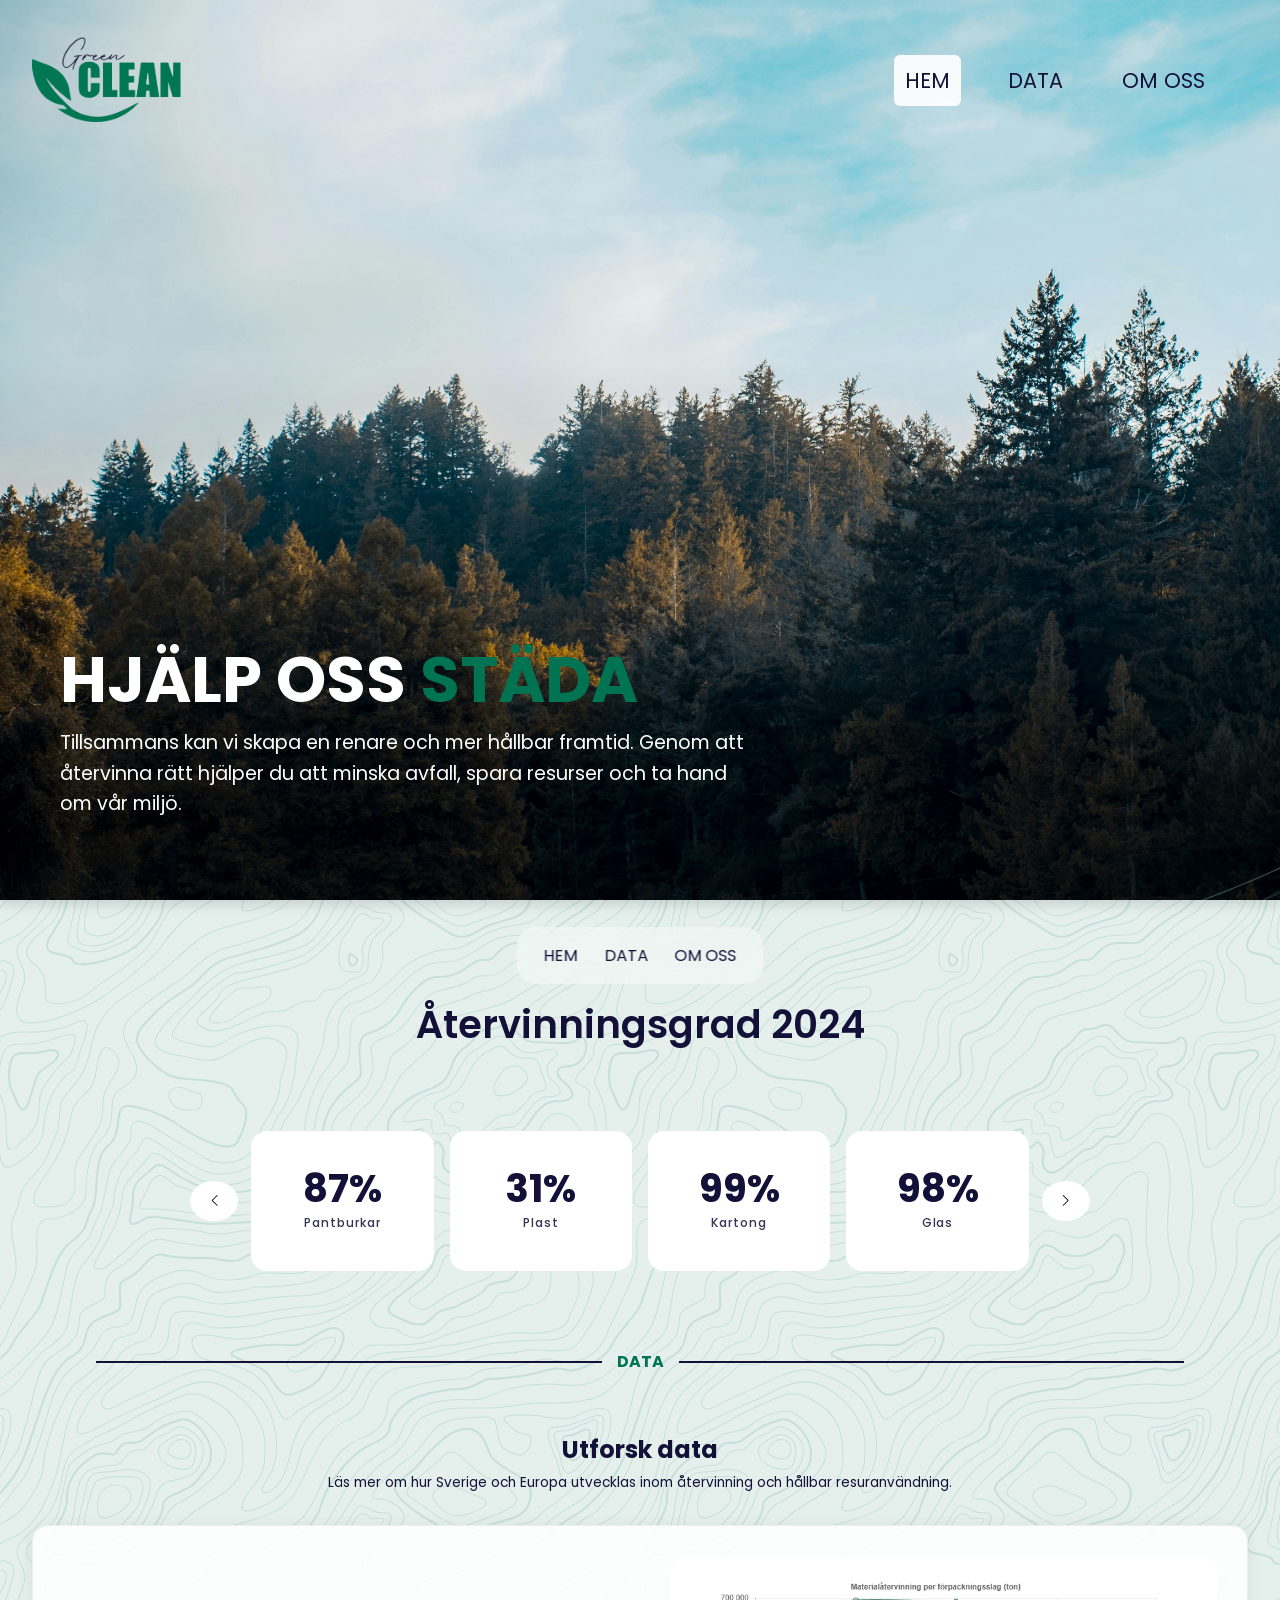
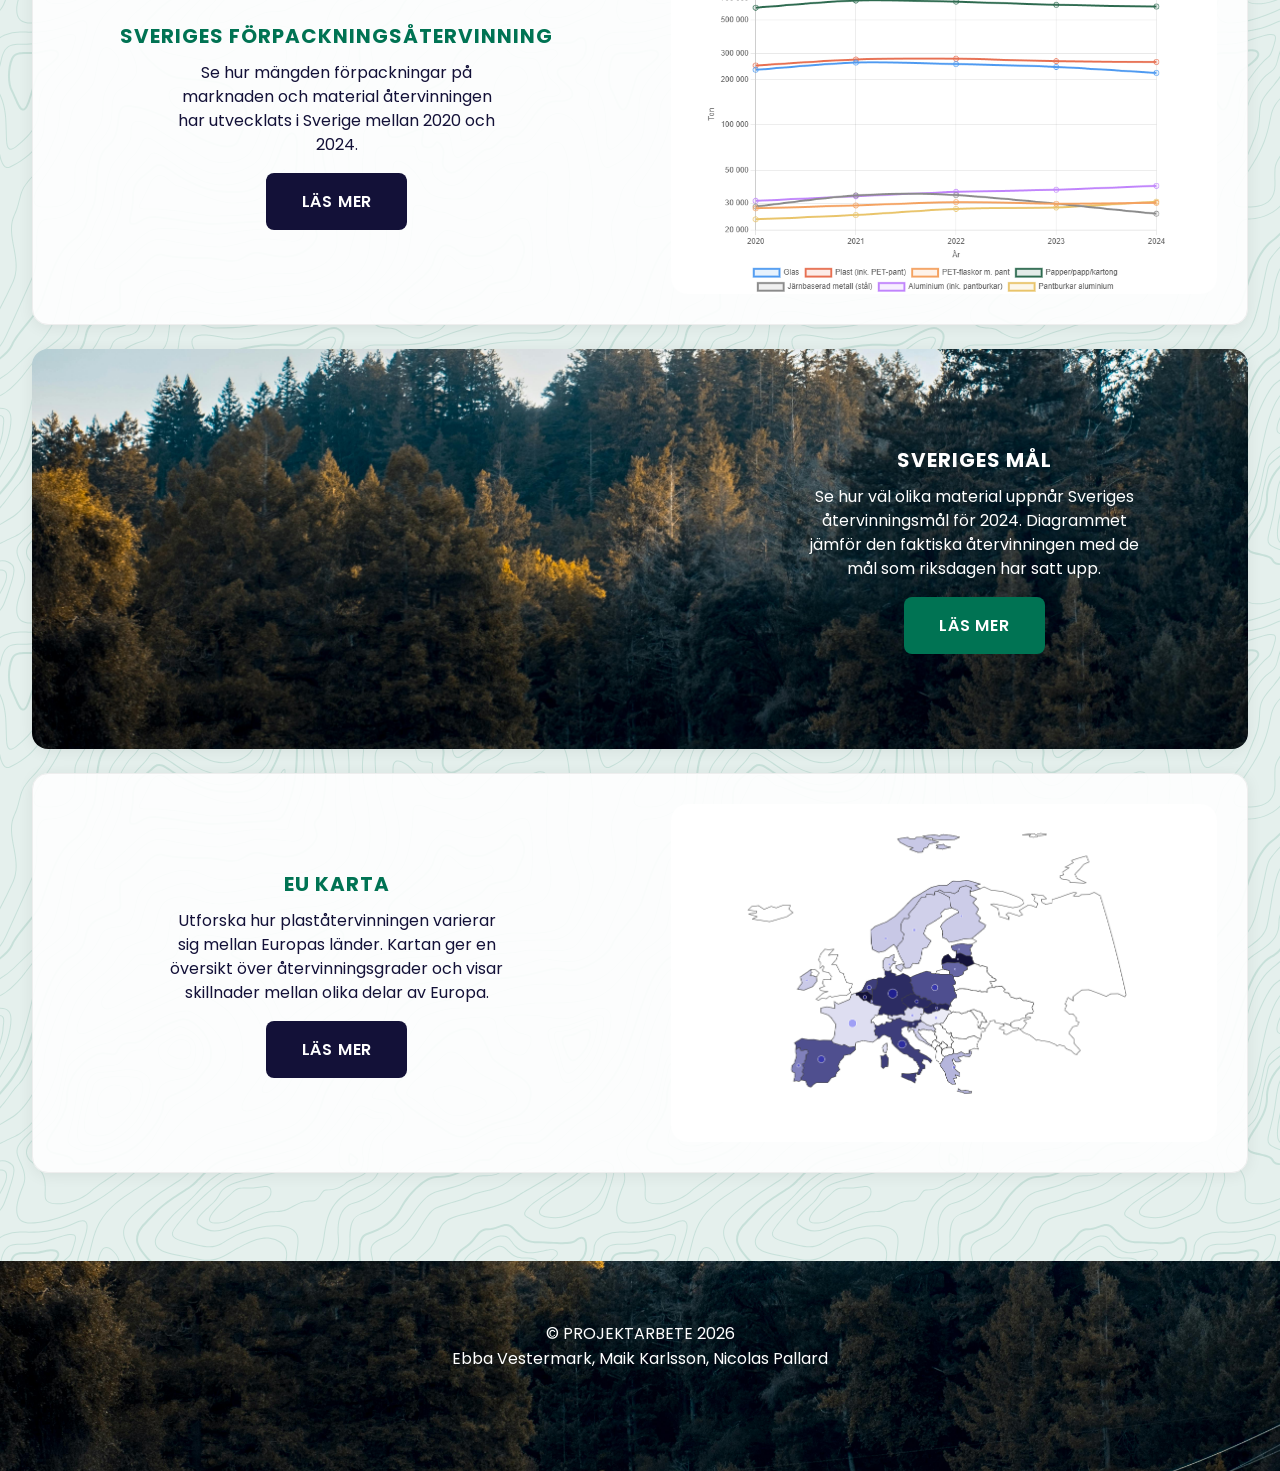
==== index.html @ 663c26c0 "hem rensad" ====
<!DOCTYPE html>
<html lang="sv">
<head>
  <meta charset="UTF-8">
  <meta name="viewport" content="width=device-width, initial-scale=1.0">
  <title>Vår webbsida</title>
  <link rel="stylesheet" href="style.css">

  <link rel="preconnect" href="https://fonts.googleapis.com">
  <link rel="preconnect" href="https://fonts.gstatic.com" crossorigin>
  <link href="https://fonts.googleapis.com/css2?family=Poppins:wght@300;400;500;600;700&display=swap" rel="stylesheet">


   <link rel="stylesheet" href="https://cdn.jsdelivr.net/npm/bootstrap-icons@1.11.3/font/bootstrap-icons.css">
</head>
<body>


  <header class="header">
    <div>
      <a href="index.html">
        <img src="images/logotyp.png" alt="Logotyp" class="logo"> 
      </a>
    </div>
    <nav>
      <a href="index.html" class="hem">HEM</a>
      <a href="data.html" class="data">DATA</a>
      <a href="omoss.html" class="oss">OM OSS</a>
    </nav>
  </header>

 
  <section class="hero">
    <div class="hero-text">
      <h1>HJÄLP OSS <span class="focus">STÄDA</span></h1>
      <p>
        Tillsammans kan vi skapa en renare och mer hållbar framtid. Genom att återvinna rätt hjälper du att minska avfall, spara resurser och ta hand om vår miljö.
      </p>
    </div>
  </section>

  
 
    <div class="section-header">
      <h2 class="section-title">Återvinningsgrad 2024</h2>
    </div>

  
<div class="carousel-wrapper">

    <button class="arrow left"><i class="bi bi-chevron-left"></i></button>

    <div class="viewport">

        <div class="track">

            <div class="tile"><h1>87%</h1><h3>Pantburkar</h3></div>
            <div class="tile"><h1>31%</h1><h3>Plast</h3></div>
            <div class="tile"><h1>99%</h1><h3>Kartong</h3></div>
            <div class="tile"><h1>98%</h1><h3>Glas</h3></div>
            <div class="tile"><h1>77%</h1><h3>Aluminium</h3></div>
            <div class="tile"><h1>80%</h1><h3>PET-flaskor</h3></div>

        </div>

    </div>

    <button class="arrow right"><i class="bi bi-chevron-right"></i></button>

</div>

<div class="divider">
  <span>DATA</span>
</div>
 



  <!-- VAD VILL DU SE -->
  <section class="cards">
    <h2 class="card-title">Utforsk data</h2>
    <p class="card-sub">Läs mer om hur Sverige och Europa utvecklas inom återvinning och hållbar resuranvändning.</p>

    <!-- Kort 1: Visa Sveriges Mål -->
    <div class="card card-light">
      <div class="card-text">
        <h3>SVERIGES FÖRPACKNINGSÅTERVINNING</h3>
        <p>Se hur mängden förpackningar på marknaden och material återvinningen har utvecklats i Sverige mellan 2020 och 2024.</p>
        <a href="data.html#data-sektion-1" class="btn btn-dark">LÄS MER</a>
      </div>
      <div class="card-bg card-bg-to"></div>
    </div>

    <!-- Kort 2: Visa EU karta -->
    <div class="card card-image">
      <div class="card-text card-text-right">
        <h3>SVERIGES MÅL</h3>
        <p>Se hur väl olika material uppnår Sveriges återvinningsmål för 2024. Diagrammet jämför den faktiska återvinningen med de mål som riksdagen har satt upp.</p>
        <a href="data.html#data-sektion-3" class="btn btn-green">LÄS MER</a>
      </div>
    </div>
    

    <!-- Kort 3: Visa EU karta -->
    <div class="card card-light">
      <div class="card-text">
        <h3>EU KARTA</h3>
        <p>Utforska hur plaståtervinningen varierar sig mellan Europas länder. Kartan ger en översikt över återvinningsgrader och visar skillnader mellan olika delar av Europa.</p>
        <a href="data.html#data-sektion-5" class="btn btn-dark">LÄS MER</a>
      </div>
      <div class="card-bg card-bg-topo"></div>
    </div>
  </section>

  
  <!--Bottom-bar-->
    <div class="bottom-bar">
      <div class="bottom-navbar">
        <a href="index.html">HEM</a>
        <a href="data.html">DATA</a>
        <a href="omoss.html">OM OSS</a>
      </div>
    </div>


  <footer>
    <p>© PROJEKTARBETE 2026</p>
    <p>Ebba Vestermark, Maik Karlsson, Nicolas Pallard</p>
  </footer>

  <script src="script.js"></script>
</body>
</html>
---- style.css ----
* {
  margin: 0;
  padding: 0;
  box-sizing: border-box;
  font-family: "Poppins", sans-serif;
}

body {
  background-color: rgba(var(--color-primary), 0.1);
  background-image: url("data:image/svg+xml,%3Csvg xmlns='http://www.w3.org/2000/svg' width='600' height='600' viewBox='0 0 600 600'%3E%3Cpath fill='%23007353' fill-opacity='0.13' d='M600 325.1v-1.17c-6.5 3.83-13.06 7.64-14.68 8.64-10.6 6.56-18.57 12.56-24.68 19.09-5.58 5.95-12.44 10.06-22.42 14.15-1.45.6-2.96 1.2-4.83 1.9l-4.75 1.82c-9.78 3.75-14.8 6.27-18.98 10.1-4.23 3.88-9.65 6.6-16.77 8.84-1.95.6-3.99 1.17-6.47 1.8l-6.14 1.53c-5.29 1.35-8.3 2.37-10.54 3.78-3.08 1.92-6.63 3.26-12.74 5.03a384.1 384.1 0 0 1-4.82 1.36c-2.04.58-3.6 1.04-5.17 1.52a110.03 110.03 0 0 0-11.2 4.05c-2.7 1.15-5.5 3.93-8.78 8.4a157.68 157.68 0 0 0-6.15 9.2c-5.75 9.07-7.58 11.74-10.24 14.51a50.97 50.97 0 0 1-4.6 4.22c-2.33 1.9-10.39 7.54-11.81 8.74a14.68 14.68 0 0 0-3.67 4.15c-1.24 2.3-1.9 4.57-2.78 8.87-2.17 10.61-3.52 14.81-8.2 22.1-4.07 6.33-6.8 9.88-9.83 12.99-.47.48-.95.96-1.5 1.48l-3.75 3.56c-1.67 1.6-3.18 3.12-4.86 4.9a42.44 42.44 0 0 0-9.89 16.94c-2.5 8.13-2.72 15.47-1.76 27.22.47 5.82.51 6.36.51 8.18 0 10.51.12 17.53.63 25.78.24 4.05.56 7.8.97 11.22h.9c-1.13-9.58-1.5-21.83-1.5-37 0-1.86-.04-2.4-.52-8.26-.94-11.63-.72-18.87 1.73-26.85a41.44 41.44 0 0 1 9.65-16.55c1.67-1.76 3.18-3.27 4.83-4.85.63-.6 3.13-2.96 3.75-3.57a71.6 71.6 0 0 0 1.52-1.5c3.09-3.16 5.86-6.76 9.96-13.15 4.77-7.42 6.15-11.71 8.34-22.44.86-4.21 1.5-6.4 2.68-8.6.68-1.25 1.79-2.48 3.43-3.86 1.38-1.15 9.43-6.8 11.8-8.72 1.71-1.4 3.26-2.81 4.7-4.3 2.72-2.85 4.56-5.54 10.36-14.67a156.9 156.9 0 0 1 6.1-9.15c3.2-4.33 5.9-7.01 8.37-8.07 3.5-1.5 7.06-2.77 11.1-4.02a233.84 233.84 0 0 1 7.6-2.2l2.38-.67c6.19-1.79 9.81-3.16 12.98-5.15 2.14-1.33 5.08-2.33 10.27-3.65l6.14-1.53c2.5-.63 4.55-1.2 6.52-1.82 7.24-2.27 12.79-5.06 17.15-9.05 4.05-3.72 9-6.2 18.66-9.9l4.75-1.82c1.87-.72 3.39-1.31 4.85-1.91 10.1-4.15 17.07-8.32 22.76-14.4 6.05-6.45 13.95-12.4 24.49-18.92 1.56-.96 7.82-4.6 14.15-8.33v-64.58c-4 8.15-8.52 14.85-12.7 17.9-2.51 1.82-5.38 4.02-9.04 6.92a1063.87 1063.87 0 0 0-6.23 4.98l-1.27 1.02a2309.25 2309.25 0 0 1-4.87 3.9c-7.55 6-12.9 10.05-17.61 13.19-3.1 2.06-3.86 2.78-8.06 7.13-5.84 6.07-11.72 8.62-29.15 10.95-11.3 1.5-20.04 4.91-30.75 11.07-1.65.94-7.27 4.27-6.97 4.1-2.7 1.58-4.69 2.69-6.64 3.66-5.63 2.8-10.47 4.17-15.71 4.17-17.13 0-41.44 11.51-51.63 22.83-12.05 13.4-31.42 27.7-45.25 31.16-7.4 1.85-11.85 7.05-14.04 14.69-1.26 4.4-1.58 8.28-1.58 13.82 0 .82.01.98.24 3.63.45 5.18.35 8.72-.77 13.26-1.53 6.2-4.89 12.6-10.59 19.43-13.87 16.65-22.88 46.58-22.88 71.68 0 2.39.02 4.26.06 8.75.12 10.8.1 15.8-.22 21.95-.56 11.18-2.09 20.73-5 29.3h-1.05c2.94-8.56 4.49-18.12 5.05-29.35.31-6.13.34-11.1.22-21.9-.04-4.48-.06-6.36-.06-8.75 0-25.32 9.07-55.47 23.12-72.32 5.6-6.72 8.88-12.99 10.38-19.03 1.09-4.4 1.18-7.85.74-12.93-.23-2.7-.24-2.86-.24-3.72 0-5.62.32-9.57 1.62-14.1 2.28-7.95 6.97-13.44 14.76-15.39 13.6-3.4 32.82-17.59 44.75-30.84C409 360.14 433.58 348.5 451 348.5c5.07 0 9.77-1.33 15.26-4.07 1.93-.96 3.9-2.05 6.58-3.62-.3.18 5.33-3.16 6.98-4.11 10.82-6.21 19.66-9.67 31.11-11.2 17.23-2.3 22.9-4.75 28.57-10.64 4.25-4.41 5.04-5.16 8.22-7.28 4.68-3.11 10.01-7.14 17.55-13.14a1113.33 1113.33 0 0 0 4.86-3.89l1.28-1.02a4668.54 4668.54 0 0 1 6.23-4.98c3.67-2.9 6.55-5.12 9.07-6.95 4.37-3.19 9.16-10.56 13.29-19.4v66.9zm0-116.23c-.62.01-1.27.06-1.95.13-6.13.63-13.83 3.45-21.83 7.45-3.64 1.82-8.46 2.67-14.17 2.71-4.7.04-9.72-.47-14.73-1.33-1.7-.3-3.26-.61-4.67-.93a31.55 31.55 0 0 0-3.55-.57 273.4 273.4 0 0 0-16.66-.88c-10.42-.16-17.2.74-17.97 2.73-.38.97.6 2.55 3.03 4.87 1.01.97 2.22 2.03 4.04 3.55a1746.07 1746.07 0 0 0 4.79 4.02c1.39 1.2 3.1 1.92 5.5 2.5.7.16.86.2 2.64.54 3.53.7 5.03 1.25 6.15 2.63 1.41 1.76 1.4 4.54-.15 8.88-2.44 6.83-5.72 10.05-10.19 10.33-3.63.23-7.6-1.29-14.52-5.06-4.53-2.47-6.82-7.3-8.32-15.26-.17-.87-.32-1.78-.5-2.86l-.43-2.76c-1.05-6.58-1.9-9.2-3.73-10.11-.81-.4-1.59-.74-2.36-1-2.27-.77-4.6-1.02-8.1-.92-2.29.07-14.7 1-13.77.93-20.55 1.37-28.8 5.05-37.09 14.99a133.07 133.07 0 0 0-4.25 5.44l-2.3 3.09-2.51 3.32c-4.1 5.36-7.06 8.48-10.39 11.12-.65.52-1.33 1.04-2.13 1.62l-4.11 2.94a106.8 106.8 0 0 0-5.16 3.99c-4.55 3.74-9.74 8.6-16.25 15.38-8.25 8.58-11.78 13.54-11.7 15.95.07 1.65 1.64 2.11 6.79 2.38 1.61.09 2.15.12 2.98.2 2.95.24 5.09.73 6.81 1.68 7.48 4.15 11.63 7.26 13.95 11.58 3.3 6.15.8 12.88-8.89 20.26-8.28 6.3-11.1 10.37-11.31 14.96-.06 1.17 0 1.93.26 4.43.69 6.47.25 10.65-2.8 17.42a44.23 44.23 0 0 1-4.16 7.53c-2.82 3.97-5.47 5.74-10.6 7.69-.43.16-3.34 1.23-4.27 1.59-1.8.68-3.38 1.36-5.01 2.14-4.18 2-8.4 4.6-13.1 8.24-8.44 6.51-13.23 14.56-15.98 25.06-1.1 4.2-1.55 6.81-2.8 15.21-1.26 8.6-2.17 12.64-4.08 16.55-2.1 4.28-11.93 26.59-12.97 28.88a382.7 382.7 0 0 1-6.37 13.41c-4.07 8.11-7.61 14.07-10.73 17.81-5.38 6.46-8.98 14.37-13.77 28.42a810.14 810.14 0 0 0-1.89 5.6c-1.8 5.35-2.96 8.6-4.26 11.85-6.13 15.32-25.43 26.31-46.46 26.31-11.2 0-20.58-2.74-31.02-8.55-5.6-3.13-4.55-2.42-22.26-14.54-14.33-9.8-17.7-10.73-20.47-6.9-.37.5-1.81 2.74-1.83 2.77a52.24 52.24 0 0 1-4.94 5.9c-.73.79-5.52 5.87-6.97 7.45-2.38 2.6-4.3 4.81-5.98 6.93a45.6 45.6 0 0 0-5.08 7.66c-1.29 2.57-1.9 5.25-2.66 10.6a997.6 997.6 0 0 1-.46 3.18h-1l.47-3.32c.77-5.45 1.4-8.2 2.75-10.9a46.54 46.54 0 0 1 5.2-7.84c1.7-2.14 3.63-4.38 6.03-6.98 1.45-1.59 6.24-6.68 6.96-7.46a51.58 51.58 0 0 0 4.84-5.78s1.47-2.26 1.86-2.8c3.25-4.5 7.08-3.44 21.84 6.67 17.67 12.08 16.62 11.38 22.19 14.48 10.3 5.73 19.5 8.43 30.53 8.43 20.65 0 39.57-10.77 45.54-25.69a219.7 219.7 0 0 0 4.24-11.8 6752.32 6752.32 0 0 0 1.88-5.6c4.83-14.16 8.47-22.14 13.96-28.73 3.05-3.66 6.56-9.57 10.6-17.61 1.97-3.93 4.04-8.31 6.35-13.38 1.03-2.28 10.88-24.61 12.98-28.91 1.85-3.79 2.75-7.76 4-16.25 1.24-8.44 1.7-11.07 2.81-15.32 2.8-10.7 7.71-18.94 16.33-25.6a73.18 73.18 0 0 1 13.29-8.35c1.66-.8 3.27-1.48 5.08-2.18.94-.36 3.86-1.43 4.28-1.59 4.95-1.88 7.44-3.55 10.14-7.33 1.35-1.9 2.68-4.3 4.06-7.37 2.97-6.58 3.39-10.59 2.72-16.9a27.13 27.13 0 0 1-.27-4.58c.22-4.94 3.21-9.24 11.7-15.7 9.33-7.11 11.66-13.34 8.62-19-2.2-4.09-6.25-7.12-13.55-11.17-1.57-.88-3.6-1.33-6.42-1.57-.8-.07-1.34-.1-2.95-.19-5.77-.3-7.63-.85-7.72-3.34-.1-2.81 3.5-7.87 11.97-16.69 6.53-6.8 11.75-11.69 16.33-15.45 1.79-1.47 3.42-2.72 5.2-4.03l4.12-2.94c.79-.58 1.46-1.08 2.1-1.59 3.26-2.6 6.16-5.65 10.21-10.94a383.2 383.2 0 0 0 2.5-3.32l2.31-3.09c1.8-2.39 3.04-4 4.29-5.48 8.47-10.17 16.98-13.96 37.27-15.3-.44.02 12-.9 14.32-.98 3.62-.1 6.05.16 8.46.98.8.27 1.62.62 2.47 1.04 2.27 1.14 3.17 3.87 4.27 10.85l.44 2.76c.17 1.07.33 1.97.5 2.83 1.44 7.69 3.62 12.29 7.8 14.57 6.76 3.68 10.6 5.15 13.99 4.94 4-.25 6.99-3.17 9.3-9.67 1.45-4.04 1.46-6.49.32-7.92-.9-1.12-2.28-1.62-5.57-2.27a55.8 55.8 0 0 1-2.67-.55c-2.54-.6-4.39-1.4-5.93-2.71a252.63 252.63 0 0 0-4.78-4.01 84.35 84.35 0 0 1-4.08-3.6c-2.73-2.6-3.86-4.43-3.28-5.95 1.02-2.64 7.82-3.54 18.93-3.37a230.56 230.56 0 0 1 16.73.88c2.76.39 3.2.49 3.68.6 1.4.3 2.95.62 4.62.91a82.9 82.9 0 0 0 14.56 1.32c5.56-.04 10.24-.86 13.73-2.6 8.1-4.05 15.89-6.9 22.17-7.56.7-.07 1.4-.11 2.05-.13v1zm0-100.94v1.5c-8.62 16.05-17.27 29.55-23.65 35.92-3.19 3.2-7.62 4.9-13.54 5.56-4.45.48-8.28.4-19.18-.2-9.91-.55-15.32-.44-20.52.78a84.05 84.05 0 0 1-15 2.11l-2.25.14c-12.49.75-19.37 1.78-32.72 5.74-4.5 1.33-9.27 2.49-14.3 3.48a246.27 246.27 0 0 1-32.6 3.97c-7.56.45-13.21.57-20.24.57-5.4 0-11.9 1.61-18 5.18-8.3 4.87-15.06 12.87-19.53 24.5a68.57 68.57 0 0 1-4.56 9.8c-3.6 6.2-6.92 8.99-13.38 12.18l-4.03 1.96a64.48 64.48 0 0 0-15.16 10.25c-8.2 7.33-13.72 16.63-22.54 35.6l-2.08 4.49c-7.3 15.7-11.5 23.3-17.35 29.87-7.7 8.66-20.25 14.42-40.31 20.08-4.37 1.23-19.04 5.08-19.24 5.13-6.92 1.87-11.68 3.34-15.63 4.92-10.55 4.22-18.71 10.52-36.38 26.52l-1.7 1.54c-8.58 7.76-13.41 11.9-18.81 15.88-3.95 2.9-8 5.67-12.97 8.91-2.06 1.34-10.3 6.6-12.33 7.94-11.52 7.5-18.53 13.04-24.62 20.08a62.01 62.01 0 0 0-6.44 8.85c-4.13 6.91-6.27 13.15-9.2 25.11l-1.54 6.26c-.6 2.45-1.15 4.54-1.72 6.58-2.97 10.7-6.9 17.36-14.78 26.91L69.6 491a148.51 148.51 0 0 0-4.19 5.3 23.9 23.9 0 0 0-3.44 6.28c-1.16 3.23-1.52 5.9-1.87 11.94-.58 10.05-1.42 15.04-4.63 22.67-1.57 3.72-5.66 14.02-6.41 15.8a73.46 73.46 0 0 1-3.57 7.4c-2.88 5.14-6.71 10.12-13.12 16.95-5.96 6.36-8.87 10.9-10.61 16a56.88 56.88 0 0 0-1.38 4.82l-.46 1.84h-1.03l.52-2.08c.52-2.09.92-3.49 1.4-4.9 1.8-5.25 4.78-9.9 10.84-16.36 6.35-6.78 10.13-11.7 12.97-16.77a72.5 72.5 0 0 0 3.52-7.29c.75-1.76 4.84-12.06 6.4-15.8 3.17-7.5 3.99-12.4 4.56-22.33.35-6.14.72-8.88 1.93-12.23a24.9 24.9 0 0 1 3.58-6.54c1.27-1.7 2.6-3.37 4.22-5.34l4.11-4.95c7.8-9.46 11.66-16 14.59-26.54.56-2.04 1.1-4.12 1.71-6.56l1.53-6.26c2.96-12.04 5.13-18.36 9.32-25.39 1.84-3.08 4-6.05 6.54-8.99 6.17-7.12 13.24-12.7 24.83-20.26 2.05-1.33 10.28-6.6 12.33-7.94 4.96-3.22 9-5.98 12.92-8.87 5.37-3.95 10.19-8.08 18.74-15.82l1.7-1.54c17.76-16.09 25.98-22.43 36.67-26.7 4-1.6 8.8-3.09 15.75-4.96.21-.06 14.87-3.9 19.22-5.13 19.9-5.61 32.32-11.31 39.85-19.78 5.76-6.48 9.93-14.02 17.18-29.64l2.09-4.5c8.87-19.07 14.44-28.46 22.77-35.9a65.48 65.48 0 0 1 15.38-10.4l4.04-1.97c6.3-3.1 9.47-5.77 12.96-11.77a67.6 67.6 0 0 0 4.48-9.67c4.56-11.84 11.47-20.02 19.97-25 6.25-3.66 12.93-5.32 18.5-5.32 7.01 0 12.65-.12 20.17-.57a245.3 245.3 0 0 0 32.47-3.96c5-.98 9.75-2.13 14.22-3.45 13.43-3.98 20.38-5.02 32.94-5.78l2.24-.14c5.76-.37 9.8-.9 14.85-2.09 5.31-1.25 10.79-1.35 22.6-.7 9.04.5 12.84.58 17.21.1 5.71-.62 9.94-2.26 12.95-5.26 6.44-6.45 15.3-20.37 24.35-36.72zm0 450.21c-1.28-4.6-2.2-10.55-3.33-20.25l-.24-2.04-.23-2.03c-1.82-15.7-3.07-21.98-5.55-24.47-2.46-2.46-3.04-5.03-2.52-8.64.1-.6.18-1.1.39-2.15.69-3.54.77-5.04.08-6.84-.91-2.38-3.31-4.41-7.79-6.26-5.08-2.09-6.52-4.84-4.89-8.44.66-1.45 1.79-3.02 3.52-5.01 1.04-1.2 5.48-5.96 5.08-5.53 6.15-6.7 8.98-11.34 8.98-16.48a15.2 15.2 0 0 1 6.5-12.89v1.26a14.17 14.17 0 0 0-5.5 11.63c0 5.47-2.93 10.29-9.24 17.16.38-.42-4.04 4.33-5.07 5.5-1.67 1.93-2.75 3.43-3.36 4.77-1.37 3.04-.23 5.22 4.36 7.1 4.71 1.95 7.32 4.16 8.34 6.83.78 2.04.7 3.67-.03 7.4-.2 1.03-.3 1.51-.38 2.09-.48 3.33.03 5.59 2.23 7.8 2.74 2.74 3.98 8.96 5.84 25.06l.24 2.03.23 2.04c.82 7.01 1.53 12.06 2.34 16.03v4.33zm0-62.16c-1.4-3.13-4.43-9.9-4.95-11.17-1.02-2.53-1.25-3.8-.91-5.18.2-.84 2.05-4.68 2.32-5.33a70.79 70.79 0 0 0 3.54-11.2v3.99a62.82 62.82 0 0 1-2.62 7.6c-.31.75-2.09 4.46-2.27 5.18-.28 1.12-.08 2.22.87 4.57.41 1.02 2.5 5.7 4.02 9.09v2.45zm0-85.09c-1.65 1.66-3.66 2.9-6.4 4.13-.25.1-13.97 5.47-20.4 8.43-9.35 4.32-16.7 5.9-23.03 5.25-5.08-.53-9.02-2.25-14.77-5.92l-3.2-2.07a77.4 77.4 0 0 0-5.44-3.27c-4.05-2.18-3.25-5.8 1.47-10.47 3.71-3.68 9.6-7.93 18.73-13.8l4.46-2.82c17.95-11.33 18.22-11.5 22.27-14.74 11.25-9 19.69-14.02 26.31-15.1v1.02c-6.37 1.1-14.62 6-25.69 14.86-4.1 3.28-4.34 3.44-22.36 14.8a652.4 652.4 0 0 0-4.45 2.83c-9.07 5.83-14.92 10.05-18.57 13.66-4.31 4.28-4.95 7.13-1.7 8.88 1.7.91 3.29 1.88 5.5 3.3l3.2 2.08c5.64 3.59 9.45 5.25 14.34 5.76 6.13.64 13.32-.9 22.52-5.15 6.46-2.98 20.18-8.35 20.4-8.44 3.04-1.37 5.1-2.71 6.81-4.69v1.47zm0-41.37v1c-6.56.26-12.11 3.13-19.71 9.08l-4.63 3.68a51.87 51.87 0 0 1-4.4 3.14c-.82.52-5.51 3.33-6.22 3.76-3.31 2-6.15 3.8-8.87 5.6a112.61 112.61 0 0 0-8.16 5.92c-4.61 3.72-7.4 6.9-7.97 9.35-.63 2.67 1.48 4.53 7.05 5.46 10.7 1.78 20.92-.05 30.45-4.65a61.96 61.96 0 0 0 17.1-12.2 41.8 41.8 0 0 0 5.36-7.42v1.92a38.94 38.94 0 0 1-4.64 6.19 62.95 62.95 0 0 1-17.39 12.41c-9.7 4.68-20.13 6.55-31.05 4.73-6.06-1-8.65-3.29-7.85-6.67.64-2.74 3.53-6.05 8.31-9.9 2.35-1.9 5.1-3.88 8.24-5.97 2.73-1.82 5.58-3.61 8.9-5.62.72-.44 5.4-3.24 6.22-3.75 1.26-.8 2.6-1.76 4.3-3.09.8-.62 3.9-3.1 4.63-3.67 7.77-6.1 13.49-9.04 20.33-9.3zm0-154.6v1c-1.75-.24-4.3.23-7.82 1.55-10.01 3.75-13.8 5.07-19.15 6.76-1.78.56-2.63.83-3.87 1.24-1.48.5-3.16.76-6.74 1.16a1550.34 1550.34 0 0 0-2.64.3c-7.8.94-11.28 2.47-11.28 6.07 0 4.45 2.89 13.18 7.96 25.81a57.34 57.34 0 0 1 2.33 7.6 258.32 258.32 0 0 1 .84 3.46c1.86 7.62 3.17 10.71 5.56 11.67 2.21.88 4.7.6 7.47-.72 3.48-1.69 7.22-4.94 11.2-9.47 1.52-1.7 2.97-3.49 4.59-5.57l3.16-4.1c2.59-3.23 6.07-12.21 8.39-20.23v3.45c-2.29 7.2-5.27 14.5-7.61 17.41-.44.55-2.67 3.46-3.15 4.09-1.63 2.1-3.1 3.9-4.62 5.62-4.08 4.61-7.9 7.94-11.53 9.7-2.99 1.44-5.77 1.75-8.28.74-2.84-1.13-4.2-4.34-6.15-12.35a2097.48 2097.48 0 0 1-.84-3.46c-.8-3.2-1.47-5.45-2.28-7.46-5.14-12.8-8.04-21.55-8.04-26.19 0-4.37 3.84-6.06 12.16-7.07a160.9 160.9 0 0 1 2.65-.3c3.5-.39 5.15-.64 6.53-1.1 1.26-.42 2.1-.7 3.88-1.26 5.34-1.68 9.11-3 19.1-6.74 3.53-1.32 6.22-1.84 8.18-1.61zM0 292c10.13-11.31 18.13-23.2 23.07-35.39 3.3-8.14 6.09-16.12 10.81-30.55l1.59-4.84c6.53-19.94 10.11-29.82 14.77-39.56 6.07-12.72 12.55-21.18 20.27-25.54 6.66-3.76 10.2-7.86 12.22-13.15a46.6 46.6 0 0 0 1.86-6.58c1.23-5.2 2.05-7.59 3.93-10.36 2.45-3.62 6.27-6.53 12.1-8.96 15.78-6.58 16.73-7.04 18.05-9.01.65-.98.83-2.15.74-4.51-.03-.73-.23-3.82-.24-4A93.8 93.8 0 0 1 119 94c0-10.04.18-11.37 2.37-13.15.52-.42 1.13-.8 2.07-1.3.27-.14 2.18-1.12 2.84-1.48a68.4 68.4 0 0 0 9.12-5.87c2.06-1.54 2.64-2.14 8.01-7.93 3.78-4.09 6.21-6.36 8.96-8.12 3.64-2.33 7.2-3.12 10.9-2.11 4.4 1.2 10.81 2 18.78 2.46 6.9.4 12.9.5 21.95.5 4.87 0 8.97.47 15.4 1.57 7.77 1.33 9.3 1.54 12.38 1.54 4.05 0 7.43-.88 10.68-2.95 5.06-3.22 8.11-4.67 11.2-5.2 3.62-.64 4.77-.46 16.55 2.06 17.26 3.7 30.85 1.36 41.06-9.7 5.1-5.53 5.48-8.9 3.48-14.8-.83-2.42-1.03-3.1-1.17-4.3-.29-2.52.5-4.71 2.71-6.93 2.65-2.65 4.72-9.17 6.22-18.29h2.03c-1.56 9.71-3.77 16.65-6.83 19.7-1.79 1.8-2.36 3.39-2.14 5.28.11 1 .3 1.63 1.07 3.9 2.22 6.53 1.76 10.66-3.9 16.8-10.77 11.66-25.07 14.13-42.95 10.3-11.42-2.45-12.55-2.62-15.78-2.06-2.77.48-5.62 1.84-10.47 4.92a20.93 20.93 0 0 1-11.76 3.27c-3.25 0-4.81-.22-12.73-1.57C212.74 59.46 208.73 59 204 59c-9.1 0-15.11-.1-22.07-.5-8.09-.47-14.62-1.29-19.2-2.54-5.62-1.53-10.17 1.38-17.85 9.66-5.5 5.94-6.08 6.53-8.28 8.18a70.38 70.38 0 0 1-9.38 6.03c-.68.37-2.58 1.35-2.84 1.49-.84.44-1.35.76-1.75 1.08C121.16 83.6 121 84.8 121 94c0 1.85.06 3.54.17 5.44 0 .17.2 3.28.24 4.03.1 2.75-.13 4.29-1.08 5.71-1.67 2.5-2.27 2.8-18.95 9.74-5.48 2.29-8.99 4.96-11.2 8.24-1.71 2.51-2.47 4.73-3.64 9.7-.83 3.5-1.21 4.92-1.94 6.83-2.18 5.73-6.05 10.19-13.1 14.18-7.3 4.12-13.55 12.28-19.46 24.66-4.6 9.64-8.17 19.46-14.67 39.32l-1.58 4.84c-4.75 14.47-7.54 22.48-10.86 30.69-5.28 13.01-13.95 25.65-24.93 37.6v-2.97zm0 78v-.5l1-.01c6.32 0 7.47 5.2 4.6 13.36a60.36 60.36 0 0 1-5.6 11.3v-1.92a57.76 57.76 0 0 0 4.65-9.72c2.69-7.6 1.71-12.02-3.65-12.02-.34 0-.67 0-1 .02v-46.59a340.96 340.96 0 0 0 13.71-8.34c13.66-9.46 29.79-37.6 29.79-53.59 0-18.1 21.57-72.64 32.23-79.42 12.71-8.09 32.24-27.96 35.8-37.75 1.93-5.3 5.5-7.27 14.42-9.37 6.15-1.44 8.64-2.42 10.67-4.79 1.5-1.74 2.72-4.79 4.33-10.3.23-.78 1.9-6.68 2.43-8.46 3.62-12.08 7.3-18.49 13.47-20.39 2.5-.76 3.03-.98 9.74-3.7 7.49-3.03 11.97-4.43 17.12-4.92 6.75-.65 13.13.75 19.55 4.67 5.43 3.32 12.19 4.72 20.17 4.56 6.03-.12 12.2-1.07 19.83-2.8 1.82-.4 7.38-1.74 8.26-1.94 2.69-.6 4.34-.89 5.48-.89 4.97 0 8.93-.05 14.2-.27 7.9-.32 15.56-.92 22.75-1.88 8.5-1.14 15.9-2.73 21.88-4.82 18.9-6.62 32.64-18.3 33.67-27.59.29-2.56.4-2.96 2.79-11.11 2.33-7.95 3.21-12.93 2.72-18.23-.2-2.24-.69-4.38-1.48-6.42-1.5-3.92-2.63-9.4-3.43-16.18h.9c.77 6.47 1.89 11.72 3.47 15.82a24.93 24.93 0 0 1 1.54 6.69c.5 5.46-.4 10.54-2.77 18.6-2.36 8.06-2.47 8.47-2.74 10.95-1.09 9.75-15.1 21.68-34.33 28.41-6.06 2.12-13.52 3.72-22.09 4.87-7.22.96-14.92 1.57-22.83 1.89-5.3.21-9.27.27-14.25.27-1.04 0-2.64.27-5.26.87-.87.2-6.43 1.53-8.26 1.94-7.68 1.73-13.92 2.7-20.03 2.82-8.15.17-15.1-1.27-20.71-4.7-6.23-3.81-12.4-5.16-18.93-4.54-5.04.48-9.44 1.86-16.84 4.86-6.75 2.74-7.29 2.95-9.82 3.73-5.73 1.76-9.28 7.96-12.81 19.72-.53 1.77-2.2 7.66-2.43 8.46-1.66 5.65-2.91 8.78-4.53 10.67-2.22 2.58-4.84 3.62-12.01 5.3-7.8 1.83-11.13 3.66-12.9 8.54-3.65 10.04-23.32 30.06-36.2 38.25C65.94 190 44.5 244.2 44.5 262c0 16.34-16.3 44.78-30.22 54.41-2.14 1.48-8.24 5.12-14.28 8.68v-1.16 46.09zm0-173.7v-1.11c7.42-3.82 14.55-10.23 21.84-18.98 3.8-4.56 14.21-18.78 15.79-20.55 1.8-2.04 4.06-3.96 7.42-6.45 1.08-.8 4.92-3.57 5.49-3.99 9.36-6.85 14-11.96 15.98-19.36.8-2.98 1.54-6.78 2.46-12.3.23-1.44 2-12.46 2.56-15.79 2.87-16.77 5.73-26.79 10.07-32.1C92.46 52.43 101.5 38.13 101.5 33c0-2.54.34-3.35 6.05-15.71.68-1.49 1.25-2.74 1.77-3.93 2.5-5.75 3.9-10.04 4.14-13.36h1c-.23 3.48-1.66 7.87-4.23 13.76-.52 1.2-1.09 2.45-1.78 3.95-5.54 12.01-5.95 12.99-5.95 15.29 0 5.47-9.09 19.84-20.11 33.31-4.2 5.12-7.03 15.06-9.86 31.64-.57 3.33-2.33 14.33-2.57 15.78-.92 5.56-1.67 9.38-2.48 12.4-2.05 7.68-6.82 12.93-16.35 19.91l-5.49 3.98c-3.3 2.45-5.51 4.34-7.27 6.31-1.53 1.73-11.94 15.93-15.76 20.53-7.52 9.02-14.88 15.6-22.61 19.46zm0 361.83v-4.33c.48 2.36 1 4.35 1.6 6.15 2 6.03 4.6 8.26 8.19 6.59C28.76 557.69 43.5 542.4 43.5 527c0-16.2 6.37-31.99 17.1-46.3 1.88-2.5 3.66-4.4 5.53-6 .73-.62 1.45-1.18 2.3-1.8l2-1.43c3.68-2.68 5.32-5.28 7.08-12.59.75-3.07 1.38-5.02 4.2-13.26l.63-1.88c3.24-9.58 4.56-14.97 4.17-18.65-.48-4.43-3.8-5.23-11.3-1.64a81.12 81.12 0 0 1-9.15 3.7c-13.89 4.67-26.96 5.8-42.66 5.42l-1.95-.05-1.45-.02a39.8 39.8 0 0 0-15.05 2.96A21.81 21.81 0 0 0 0 438.37v-1.26a23.55 23.55 0 0 1 4.55-2.57 40.77 40.77 0 0 1 16.92-3.02l1.95.05c15.6.38 28.57-.75 42.32-5.37a80.12 80.12 0 0 0 9.04-3.65c8.04-3.84 12.16-2.85 12.72 2.43.42 3.89-.92 9.34-4.21 19.08l-.64 1.88c-2.8 8.2-3.43 10.15-4.16 13.18-1.82 7.52-3.59 10.34-7.47 13.16l-2 1.43c-.84.6-1.54 1.15-2.25 1.75a35.45 35.45 0 0 0-5.37 5.84c-10.61 14.15-16.9 29.74-16.9 45.7 0 15.88-15 31.45-34.29 40.45-4.3 2.01-7.39-.66-9.56-7.18-.23-.68-.44-1.39-.65-2.13zm0-62.16v-2.45l1.46 3.27c2.1 4.8 3.46 10.33 4.26 16.77.66 5.3.84 9.3 1.04 18.5.2 9.32.5 12.75 1.63 15.05 1.28 2.6 3.67 2.35 8.29-1.5 17.14-14.3 21.82-22.9 21.82-38.62 0-7.17 1.1-12.39 3.7-17.68 2.27-4.67 3.65-6.62 13.4-19.62a69.8 69.8 0 0 1 7.6-8.79 44.76 44.76 0 0 1 3.54-3.06c.38-.3.64-.52.89-.74a10.47 10.47 0 0 0 2.63-3.32 35.78 35.78 0 0 0 2.26-5.94l.37-1.2.36-1.15c.29-.91.48-1.55.66-2.16.45-1.53.74-2.68.91-3.66.38-2.2.12-3.49-.85-4.15-2.35-1.61-9.28-.24-23.8 4.94-9.54 3.4-16.12 4.17-27.85 4.26-7.71.06-10.43.4-13.25 2.12-3.48 2.12-5.84 6.4-7.58 14.26-.5 2.2-.99 4.19-1.49 5.98v-3.98l.51-2.22c1.8-8.1 4.28-12.6 8.04-14.9 3.04-1.85 5.86-2.2 13.77-2.26 11.61-.09 18.1-.84 27.51-4.2 14.93-5.32 21.95-6.71 24.7-4.83 1.38.94 1.71 2.6 1.28 5.15a33.69 33.69 0 0 1-.94 3.78l-.66 2.17-.36 1.15-.37 1.2a36.64 36.64 0 0 1-2.33 6.1c-.8 1.53-1.61 2.52-2.86 3.61l-.92.77-1.02.83c-.9.74-1.65 1.4-2.47 2.18a68.84 68.84 0 0 0-7.48 8.66c-9.7 12.93-11.07 14.87-13.31 19.46-2.52 5.15-3.59 10.22-3.59 17.24 0 16.04-4.82 24.91-22.18 39.38-5.04 4.2-8.18 4.55-9.83 1.18-1.22-2.5-1.52-5.94-1.73-15.47-.2-9.16-.38-13.15-1.03-18.4-.79-6.34-2.12-11.8-4.19-16.49L0 495.98zM379.27 0h1.04l1.5 5.26c3.28 11.56 4.89 19.33 5.26 27.8.49 11.01-1.52 21.26-6.63 31.17-7.8 15.13-20.47 26.5-36.22 34.1-12.38 5.96-26.12 9.17-36.22 9.17-6.84 0-17.24 1.38-37.27 4.62l-2.27.37c-24.5 3.99-31.65 5-37.46 5-3.49 0-4.08-.08-19.54-2.8-3.56-.64-6.32-1.1-9-1.5-20.23-2.96-31-1.2-31.96 7.86-.1.85-.18 1.72-.29 2.81l-.27 2.73c-1.1 10.9-2.02 15.73-4.31 19.96-2.9 5.34-7.77 7.95-15.63 7.95-10.2 0-12.92.6-15.5 3.17.52-.51-5.03 5.85-8.16 8.7-2.75 2.5-14.32 12.55-15.77 13.83a341.27 341.27 0 0 0-6.54 5.92c-6.97 6.49-11.81 11.76-14.6 16.15-5.92 9.3-10.48 18.04-11.69 24.08-1.66 8.3 3.67 9.54 19.02 1.21a626.23 626.23 0 0 1 44.54-21.9c3.5-1.56 14.04-6.2 15.68-6.95 5.05-2.25 8.3-3.8 10.78-5.15l1.95-1.07 2.18-1.18c1.76-.94 3.38-1.76 5-2.55 18.1-8.72 34.48-10.46 50.33-1.2 22.89 13.34 38.28 37.02 38.28 56.44 0 19.12-.73 25.13-5.18 33.2a45.32 45.32 0 0 1-4.94 7.12c-6.47 7.77-11.81 16.2-12.76 21.27-1.2 6.34 4.69 7.03 20.17-.05 13.31-6.08 22.4-14.95 28.5-26.32a80.51 80.51 0 0 0 6.1-15.13c.9-2.98 3.17-11.65 3.41-12.48a29.02 29.02 0 0 1 1.75-4.83c7.47-14.93 21.09-30.5 36.25-37.24 7.61-3.38 13-9.65 19.4-20.79.84-1.48 4.26-7.64 5.14-9.17 3.52-6.1 6.22-9.7 9.37-11.98 10.15-7.4 28.7-11.1 50.29-11.1 7.52 0 16.54-1.24 27.51-3.58a420.1 420.1 0 0 0 14.96-3.52c-1.3.33 15.54-3.98 19.42-4.89 14.15-3.33 41.07-5.01 64.11-5.01 17.36 0 27.82-9.23 38.53-38.67 6.62-18.21 6.62-26.37 2.69-34.35l-1.18-2.37A13.36 13.36 0 0 1 587.5 58c0-4.03 0-4.01 2.5-24.56.46-3.73.8-6.74 1.12-9.64.9-8.45 1.38-15.2 1.38-20.8 0-.94-.02-1.94-.04-3h1c.03 1.06.04 2.06.04 3 0 5.65-.48 12.43-1.39 20.9-.3 2.91-.66 5.93-1.11 9.66-2.5 20.45-2.5 20.47-2.5 24.44 0 1.97.45 3.57 1.45 5.68.24.51 1.16 2.35 1.17 2.36 4.06 8.24 4.06 16.68-2.65 35.13-10.84 29.8-21.63 39.33-39.47 39.33-22.96 0-49.83 1.68-63.89 4.99-3.86.9-20.69 5.2-19.4 4.88a421.05 421.05 0 0 1-14.99 3.53c-11.04 2.35-20.11 3.6-27.72 3.6-21.4 0-39.76 3.67-49.7 10.9-3 2.19-5.64 5.7-9.1 11.68-.87 1.52-4.29 7.68-5.14 9.17-6.49 11.3-12 17.71-19.86 21.2-14.9 6.63-28.38 22.03-35.75 36.77a28.17 28.17 0 0 0-1.69 4.67c-.23.8-2.5 9.49-3.4 12.5a81.48 81.48 0 0 1-6.19 15.3c-6.2 11.56-15.44 20.58-28.96 26.76-16.1 7.36-23 6.55-21.58-1.04 1-5.29 6.4-13.83 12.99-21.73a44.33 44.33 0 0 0 4.82-6.96c4.35-7.88 5.06-13.77 5.06-32.72 0-19.04-15.19-42.4-37.72-55.55-15.57-9.08-31.62-7.38-49.45 1.21a132.9 132.9 0 0 0-7.14 3.71l-1.95 1.07a158.83 158.83 0 0 1-10.85 5.19c-1.65.74-12.18 5.38-15.69 6.95a625.25 625.25 0 0 0-44.46 21.86c-15.95 8.66-22.37 7.16-20.48-2.29 1.24-6.2 5.83-15.02 11.82-24.42 2.85-4.48 7.74-9.8 14.77-16.34 1.98-1.85 4.12-3.79 6.56-5.94 1.46-1.29 13.02-11.33 15.75-13.82 3.09-2.8 8.6-9.14 8.14-8.67 2.82-2.82 5.75-3.46 16.2-3.46 7.5 0 12.04-2.43 14.75-7.42 2.2-4.07 3.11-8.84 4.2-19.59l.26-2.73.3-2.81c.56-5.42 4.47-8.5 11.23-9.6 5.44-.88 12.51-.51 21.86.86 2.7.4 5.47.86 9.04 1.49 15.33 2.7 15.96 2.8 19.36 2.8 5.73 0 12.9-1.03 37.3-5l2.27-.36c20.1-3.26 30.52-4.64 37.43-4.64 9.95 0 23.54-3.18 35.78-9.08 15.57-7.5 28.09-18.73 35.78-33.65 5.02-9.75 7-19.82 6.51-30.67-.37-8.37-1.96-16.08-5.23-27.57L379.27 0zm13.68 0h1.02c.78 3.9 1.92 8.7 3.51 14.88 3.63 14.05 3.06 27.03-.75 38.77a61 61 0 0 1-11.35 20.68 138.36 138.36 0 0 1-19.32 18.77c-11.32 9.02-23.36 15.49-35.95 18.39a258.63 258.63 0 0 1-22.57 4.07c-3.17.44-6.36.85-10.3 1.32l-9.39 1.12c-11.53 1.41-17.45 2.55-21.64 4.46-9.28 4.21-28.35 6.04-49.21 6.04-1.37 0-2.8-.12-4.3-.35-2.62-.41-5-1.03-9.14-2.29-7.34-2.21-9.63-2.75-12.63-2.56-3.9.23-6.63 2.29-8.47 6.89-1.86 4.66-2.42 7.53-3.34 14.98-1.1 8.98-2.87 12.12-9.97 14.3a40.12 40.12 0 0 0-6.8 2.66c-.63.33-1.16.64-1.76 1.02l-1.34.86c-1.9 1.14-3.86 1.49-9.25 1.49-3.2 0-8.83-.55-9.51-.39-1.22.28-.75-.14-7.14 6.24-1.5 1.5-3.49 3.18-6.32 5.37-1.52 1.18-7.16 5.43-7.94 6.03-4.96 3.78-8.33 6.6-11.06 9.38-4.88 4.98-6.85 9.15-5.56 12.7 1.34 3.67 4.07 4.42 8.9 2.82a55.72 55.72 0 0 0 7.77-3.48c1.5-.77 7.78-4.13 9.37-4.96a116.8 116.8 0 0 1 12.31-5.68 162.2 162.2 0 0 0 11.04-4.84c2.04-.97 10.74-5.16 13-6.22 4.41-2.1 8.1-3.78 11.65-5.29 17.14-7.3 29.32-9.9 37.67-6.65l5.43 2.1c2.3.88 4.17 1.62 6.02 2.38a150.9 150.9 0 0 1 13.07 6c18.34 9.63 30.35 22.13 34.79 39.87 6.96 27.85 3.6 45.53-8.08 62.4-3.97 5.75-3.52 9.2.06 8.97 4.14-.28 10.21-4.95 15.11-12.52 3.1-4.8 5.1-10.45 8.05-21.53l1.69-6.35c.66-2.47 1.24-4.52 1.83-6.5 4.93-16.56 11-27.28 21.56-34.76 7.15-5.06 23.73-15.5 25.48-16.75 6.74-4.81 10.53-9.44 14.34-18 7.74-17.44 21.09-24.34 44.47-24.34 9.36 0 17.91-1.13 29.53-3.49a624.86 624.86 0 0 0 6.2-1.28c2.4-.5 4.07-.84 5.66-1.13 4.03-.74 7.04-1.1 9.61-1.1 4.44 0 9.39-1 31.39-5.99l2.95-.66c16.34-3.67 25.64-5.35 31.66-5.35 1.54 0 2.4.01 6.4.1 7.8.15 12.27.13 17.33-.2 16.41-1.06 26.73-5.36 29.8-14.56a87.1 87.1 0 0 1 3.55-8.83c-.15.31 2.29-4.96 2.9-6.38 5.38-12.3 5.57-21.92-1.44-39.44a86.4 86.4 0 0 1-5.26-20.72c-1.61-11.98-1.38-23.14.1-40.35l.2-2.12h1l-.2 2.2c-1.48 17.15-1.7 28.24-.11 40.14a85.4 85.4 0 0 0 5.2 20.47c7.1 17.78 6.91 27.67 1.43 40.22-.62 1.43-3.06 6.72-2.91 6.4a86.17 86.17 0 0 0-3.52 8.73c-3.23 9.72-13.9 14.15-30.68 15.24-5.1.33-9.58.35-17.42.2-3.98-.09-4.84-.1-6.37-.1-5.91 0-15.18 1.67-31.44 5.32l-2.95.67c-22.16 5.02-27.05 6.01-31.61 6.01-2.5 0-5.45.36-9.43 1.09-1.58.29-3.25.62-5.64 1.11a4894.21 4894.21 0 0 0-6.2 1.29c-11.68 2.37-20.3 3.51-29.73 3.51-23.02 0-36 6.71-43.53 23.66-3.9 8.8-7.82 13.58-14.7 18.5-1.78 1.27-18.36 11.7-25.48 16.75-10.34 7.32-16.3 17.87-21.19 34.23-.58 1.96-1.15 4-1.82 6.47l-1.69 6.35c-2.98 11.18-5 16.9-8.17 21.81-5.05 7.81-11.37 12.68-15.89 12.98-4.7.31-5.3-4.23-.94-10.53 11.52-16.64 14.82-34.03 7.92-61.6-4.35-17.42-16.16-29.72-34.27-39.22-4-2.1-8.2-4-12.99-5.97-1.84-.75-3.7-1.49-6-2.38l-5.43-2.08c-8.03-3.12-20.02-.58-36.92 6.63-3.52 1.5-7.21 3.19-11.61 5.27l-13 6.22c-4.71 2.22-8.16 3.75-11.11 4.88a115.87 115.87 0 0 0-12.21 5.63c-1.58.83-7.86 4.18-9.37 4.96a56.55 56.55 0 0 1-7.9 3.54c-5.3 1.75-8.62.85-10.17-3.43-1.46-4.02.66-8.5 5.8-13.74 2.75-2.82 6.16-5.66 11.15-9.48.79-.6 6.43-4.85 7.94-6.02a66.96 66.96 0 0 0 6.23-5.28c6.74-6.74 6.1-6.16 7.61-6.51.87-.2 6.69.36 9.74.36 5.22 0 7.03-.32 8.74-1.35l1.31-.84c.62-.4 1.18-.72 1.84-1.07a41.07 41.07 0 0 1 6.96-2.72c6.64-2.04 8.22-4.84 9.28-13.47.93-7.53 1.5-10.47 3.4-15.24 1.99-4.95 5.04-7.26 9.34-7.51 3.17-.2 5.5.35 12.97 2.6a63.54 63.54 0 0 0 9.02 2.26c1.45.22 2.83.34 4.14.34 20.71 0 39.7-1.82 48.8-5.96 4.32-1.96 10.29-3.1 21.93-4.53l9.4-1.12c3.92-.48 7.11-.88 10.27-1.32 8.16-1.14 15.4-2.43 22.49-4.06 12.42-2.86 24.33-9.26 35.55-18.2a137.4 137.4 0 0 0 19.18-18.64 60.02 60.02 0 0 0 11.15-20.32c3.76-11.57 4.32-24.36.75-38.23A284.86 284.86 0 0 1 392.95 0zM506.7 0h1.26c-.5.66-.9 1.18-1.17 1.51-3.95 4.96-6.9 7.92-9.82 9.57A10.02 10.02 0 0 1 492 12.5c-2.38 0-4.24.67-6.71 2.21l-2.65 1.71c-4.38 2.8-8.01 4.08-13.64 4.08-5.6 0-9.99-1.26-16.08-4.05a202.63 202.63 0 0 1-2.3-1.06l-2.18-.98c-1.6-.7-2.92-1.17-4.17-1.48a13.42 13.42 0 0 0-3.27-.43c-2.3 0-4.3-.68-11-3.37l-1.56-.62c-5-1.97-8.1-2.82-10.52-2.66-2.93.2-4.42 2.03-4.42 6.15 0 20.76-5.21 50.42-12.15 57.35-7.58 7.59-26.55 23.7-34.06 29.06-13.16 9.4-31.17 20.2-44.11 25.06a106.87 106.87 0 0 1-13.32 4.03c-3.28.78-6.6 1.43-11.25 2.24-.53.1-8.8 1.5-11.5 1.99-4.86.87-9.3 1.74-14 2.76-20.62 4.48-25.07 5.01-38.11 5.01-2.49 0-2.9-.07-14.05-2-2.42-.42-4.31-.73-6.15-1-8.11-1.19-13.83-1.36-17.64-.2-4.54 1.4-5.93 4.65-3.7 10.52 2.02 5.28 4.84 8.61 8.84 10.74 3.26 1.74 6.75 2.6 13.82 3.71 9.42 1.48 10.94 1.75 15.5 2.92a78.2 78.2 0 0 1 18.62 7.37c8.3 4.58 14.58 11.5 19.98 20.89 2.73 4.73 9.46 19.33 10.54 21.19 3.4 5.85 6.26 6.63 10.89 2 4.95-4.94 10.35-8.37 21.13-14.06.47-.25 2.06-1.1 2.12-1.12 7.98-4.21 11.92-6.51 15.87-9.54 5.11-3.9 8.66-8.1 10.77-13.11 8.52-20.24 20.75-33.31 32.46-33.31l5.5.03c10.53.08 17.35.02 24.9-.31 13.66-.62 23.78-2.09 29.39-4.67 5.85-2.7 13.42-5.49 24.18-9.02 3.46-1.14 6.29-2.05 12.7-4.1 7.7-2.45 11.08-3.54 15.17-4.9a1059.43 1059.43 0 0 1 11.33-3.72c3.67-1.2 5.96-2 8.03-2.78a59.88 59.88 0 0 0 6.66-2.94c1.87-.98 3.76-2.1 5.86-3.5 3.48-2.33 6.15-3.13 12.04-4.13l1.15-.2c5.71-1.01 9-2.3 12.76-5.63 7.82-6.96 8.58-23.18 3.84-44.52-1.7-7.67-2.1-19.28-1.57-35.47A837.22 837.22 0 0 1 546.76 0h1l-.15 3.06c-.32 6.42-.53 11.02-.68 15.62-.51 16.1-.12 27.65 1.56 35.21 4.82 21.68 4.04 38.2-4.16 45.48-3.91 3.48-7.37 4.84-13.24 5.87l-1.16.2c-5.76.99-8.32 1.75-11.65 3.98a63.73 63.73 0 0 1-5.96 3.56 60.86 60.86 0 0 1-6.77 2.99c-2.09.79-4.39 1.58-8.07 2.79a5398.31 5398.31 0 0 1-11.32 3.71c-4.1 1.37-7.48 2.46-15.18 4.92-6.42 2.04-9.24 2.95-12.7 4.08-10.73 3.53-18.27 6.3-24.07 8.98-5.76 2.66-15.97 4.14-29.77 4.77-7.56.33-14.4.39-24.95.31l-5.49-.03c-11.19 0-23.16 12.79-31.54 32.7-2.19 5.19-5.84 9.52-11.08 13.52-4.02 3.07-7.99 5.39-16.01 9.62l-2.12 1.12c-10.7 5.65-16.04 9.04-20.9 13.9-5.14 5.14-8.75 4.15-12.45-2.22-1.12-1.92-7.85-16.5-10.54-21.2-5.33-9.24-11.48-16.02-19.6-20.5a77.2 77.2 0 0 0-18.4-7.28c-4.5-1.17-6.02-1.43-15.4-2.9-7.17-1.12-10.74-2-14.13-3.81-4.22-2.25-7.2-5.77-9.3-11.27-2.43-6.39-.78-10.26 4.34-11.83 4-1.22 9.82-1.05 18.08.17 1.84.27 3.74.58 6.17 1 11.02 1.9 11.48 1.98 13.88 1.98 12.96 0 17.35-.52 37.9-4.99 4.71-1.02 9.16-1.9 14.03-2.77 2.71-.48 10.98-1.9 11.5-1.98 4.64-.81 7.95-1.46 11.2-2.23 4.55-1.07 8.76-2.34 13.2-4 12.83-4.81 30.79-15.59 43.88-24.94 7.47-5.33 26.4-21.4 33.94-28.94C407.3 61.98 412.5 32.49 412.5 12c0-4.61 1.86-6.9 5.35-7.15 2.63-.18 5.8.7 10.96 2.73l1.56.62c6.53 2.62 8.53 3.3 10.63 3.3 1.14 0 2.3.16 3.5.46 1.32.33 2.68.82 4.34 1.53a90.97 90.97 0 0 1 3.34 1.52l1.15.54c5.98 2.73 10.23 3.95 15.67 3.95 5.41 0 8.87-1.21 13.1-3.92.2-.13 2.1-1.38 2.66-1.72 2.62-1.63 4.64-2.36 7.24-2.36 1.47 0 2.94-.43 4.47-1.3 2.78-1.56 5.67-4.45 9.54-9.31l.7-.89zM324.54 600h-2.03c.49-2.96.91-6.2 1.28-9.66.44-4.1.76-8.25.98-12.21.08-1.39.14-2.65-.35-7.29-.47-1.94-.93-4.14-1.36-6.54-2.01-11.26-2.66-22.9-1.14-33.78a60.76 60.76 0 0 1 5.18-17.95 70.78 70.78 0 0 1 12.6-18.22c3.38-3.6 5.53-5.5 11.83-10.79 4.5-3.78 6.35-5.56 7.52-7.5.64-1.07.95-2.06.95-3.06 0-1.75 0-1.74-.75-9.23-.36-3.7-.57-6.3-.68-8.96-.5-12.1 1.62-19.6 8.11-21.76 15.9-5.3 25.89-12.1 33.45-25.54C409.6 390.65 425.85 376 436 376c12.36 0 20-1.96 29.41-8.8 6.76-4.92 9.5-6.6 12.47-7.46 2.22-.64 3.8-.74 9.12-.74 1.86 0 3.53-.83 5.57-2.62 1.08-.96 5.11-5.12 5.6-5.6 6.04-5.85 11.98-8.78 20.83-8.78 2.45 0 4.54.04 7.32.12 7.51.23 8.87.17 11.27-.7 3.03-1.1 5.53-3.03 14.75-11.17 8-7.06 10.72-8.92 22.87-16.47 1.44-.9 2.59-1.63 3.69-2.37a69.45 69.45 0 0 0 9.46-7.5c4.12-3.88 8.02-7.85 11.64-11.9v2.98a201.58 201.58 0 0 1-10.27 10.38c-3.18 3-6.2 5.35-9.72 7.7-1.12.76-2.28 1.5-3.75 2.4-12.05 7.5-14.71 9.32-22.6 16.28-9.46 8.35-12.01 10.32-15.39 11.55-2.74 1-4.19 1.06-12.01.82-2.76-.08-4.83-.12-7.26-.12-8.27 0-13.75 2.7-19.43 8.22-.44.43-4.52 4.64-5.68 5.66-2.37 2.09-4.46 3.12-6.89 3.12-5.1 0-6.6.1-8.56.66-2.67.78-5.29 2.37-11.85 7.15-9.8 7.13-17.85 9.19-30.59 9.19-9.22 0-24.96 14.2-34.13 30.49-7.84 13.94-18.24 21.02-34.55 26.46-5.31 1.77-7.21 8.51-6.75 19.78.1 2.6.31 5.19.68 8.84.75 7.62.75 7.58.75 9.43 0 1.38-.42 2.73-1.24 4.09-1.33 2.2-3.26 4.07-7.94 8-6.25 5.24-8.36 7.12-11.67 10.63a68.8 68.8 0 0 0-12.25 17.71 58.8 58.8 0 0 0-5 17.36c-1.49 10.66-.85 22.09 1.13 33.15.43 2.37.88 4.53 1.33 6.44.16.66.3 1.25.6 4.06a249.3 249.3 0 0 1-1.17 16.12c-.37 3.37-.78 6.53-1.25 9.44zm-13.4 0h-1.05l.12-.28c3.07-7.16 4.29-11.83 4.29-18.72 0-3.57-.07-4.93-.76-15.65-.77-12.04-1-19.64-.55-28.3.58-11.5 2.4-22.1 5.81-32.16 1.3-3.8 2.8-7.5 4.55-11.1 3.46-7.14 6.83-12.39 10.42-16.6a59.02 59.02 0 0 1 4.35-4.56c.43-.4 3-2.8 3.67-3.45 5.72-5.6 7.51-11.52 7.51-29.18 0-18.84 2.9-23.77 15.82-28.24 1.09-.37 1.92-.67 2.77-.98a51.3 51.3 0 0 0 6.1-2.7c4.95-2.6 9.64-6.22 14.44-11.42 25.5-27.63 37.15-35.16 56.37-35.16 8.28 0 14.54-1.95 22-6.3 1.78-1.03 13.82-8.82 18.16-11.27 2.83-1.59 5.66-3.03 8.63-4.39 7.92-3.6 13.97-4.45 26.6-4.8 7.53-.2 10.7-.49 14.26-1.58 4.55-1.4 8.06-4 10.93-8.43 2.2-3.41 6.85-7.08 14.66-12.06 1.61-1.03 3.27-2.05 5.65-3.5 9.53-5.85 11.56-7.13 14.81-9.57 5.34-4 9.3-8.37 13.68-14.77a204.2 204.2 0 0 0 5.62-8.75v1.9c-1.97 3.17-3.4 5.38-4.8 7.42-4.42 6.48-8.46 10.92-13.9 15-3.29 2.46-5.32 3.75-14.89 9.61a375.06 375.06 0 0 0-5.63 3.5c-7.7 4.9-12.26 8.52-14.36 11.76-3 4.63-6.7 7.39-11.48 8.85-3.68 1.12-6.9 1.42-14.53 1.63-12.5.34-18.44 1.18-26.2 4.7a111.08 111.08 0 0 0-8.56 4.35c-4.3 2.43-16.34 10.22-18.15 11.27-7.6 4.43-14.03 6.43-22.5 6.43-18.87 0-30.3 7.4-55.63 34.84-4.88 5.28-9.67 8.97-14.7 11.62-2 1.05-4 1.92-6.23 2.75-.86.32-1.7.62-5.37 1.87-5.08 1.76-7.44 3.25-9.28 6.37-2.23 3.78-3.29 9.94-3.29 20.05 0 17.9-1.87 24.07-7.8 29.89-.69.67-3.27 3.06-3.69 3.46a58.04 58.04 0 0 0-4.28 4.49c-3.53 4.14-6.86 9.32-10.28 16.38a95.19 95.19 0 0 0-4.5 10.99c-3.38 9.97-5.18 20.48-5.76 31.9-.44 8.6-.22 16.17.55 28.17.69 10.76.76 12.12.76 15.72 0 6.35-1.02 10.87-4.35 19zm25.08 0h-1c-.04-4.73.06-9.39.28-15.02.26-6.41-.4-11.79-2.53-24.37l-.31-1.86c-2.12-12.55-2.76-19.35-1.97-26.47 1.03-9.25 4.75-16.68 12-22.67 22.04-18.2 29.81-30.18 29.81-44.61 0-2.6-.3-4.81-.98-8.17-.97-4.79-1.1-5.68-.97-7.57.2-2.56 1.27-4.7 3.56-6.72 2.67-2.35 7.05-4.6 13.72-7.01 9.72-3.5 15.52-9.18 24.3-21.57l1.78-2.5c4.48-6.33 7.1-9.63 10.43-12.78 4.31-4.07 8.98-6.77 14.54-8.17 13.3-3.32 20.37-5.47 25.34-7.64a49.5 49.5 0 0 0 5.28-2.7c1.1-.65 1.75-1.04 4.24-2.6 2.7-1.68 5.22-2.08 11.38-2.28 5.44-.18 7.9-.43 10.97-1.41a21.47 21.47 0 0 0 9.54-6.22c4.87-5.3 10.03-7.61 17.79-8.9 1.07-.18 1.88-.3 3.86-.58 6.9-.97 9.94-1.69 13.48-3.62 4.5-2.45 6.79-4.44 23.46-19.68l3.14-2.85c9.65-8.71 16.12-13.83 21.42-16.48 4.25-2.12 7.6-4.69 11.22-8.6v1.45c-3.42 3.57-6.69 6-10.78 8.05-5.18 2.59-11.61 7.67-21.2 16.32l-3.12 2.85c-16.8 15.35-19.05 17.3-23.66 19.82-3.68 2-6.8 2.75-13.82 3.73-1.97.28-2.78.4-3.84.57-7.56 1.26-12.52 3.48-17.21 8.6a22.47 22.47 0 0 1-9.97 6.5c-3.2 1-5.72 1.27-11.25 1.45-5.98.2-8.39.57-10.89 2.13a144 144 0 0 1-4.25 2.61 50.48 50.48 0 0 1-5.39 2.75c-5.04 2.2-12.15 4.37-25.5 7.7-9.74 2.44-15.26 7.65-24.4 20.56l-1.77 2.5c-8.9 12.54-14.82 18.34-24.78 21.93-6.57 2.36-10.85 4.57-13.4 6.82-2.1 1.86-3.05 3.74-3.22 6.04-.13 1.76 0 2.63.95 7.3.7 3.42 1 5.7 1 8.37 0 14.79-7.93 27-30.18 45.39-7.03 5.8-10.64 13-11.64 22-.78 7-.14 13.73 1.96 26.2l.32 1.85c2.15 12.65 2.8 18.07 2.54 24.58-.22 5.57-.32 10.2-.28 14.98zM95.9 600h-2.04c.68-3.82 1.14-8.8 1.61-15.98.2-3.11.27-4.06.39-5.6 1.3-17.54 4.04-27.14 11.5-33.2 4.65-3.77 7.22-8.92 8.67-16 .51-2.52.7-3.87 1.33-9.17.66-5.5 1.16-8.06 2.24-10.36 1.45-3.09 3.82-4.69 7.39-4.69 14.28 0 38.48 9.12 53.6 20.2 8.66 6.35 21.26 13.32 31.74 17.11 13.03 4.71 21.89 4.41 24.75-1.73 1.7-3.64 1.92-4.11 2.65-5.77 2.93-6.67 4.69-12.2 5.25-17.5.23-2.17.24-4.23.02-6.2-.32-2.75-1.42-4.55-4.08-7.35l-1.32-1.37a30.59 30.59 0 0 1-2.41-2.79 30.37 30.37 0 0 1-2.5-4.07l-1.13-2.14c-1.62-3.1-2.68-4.6-4.12-5.56-5.26-3.5-14.8-5.5-28.55-6.83a272.42 272.42 0 0 0-9.04-.71l-2.18-.17c-9.57-.73-15.12-1.56-19.06-3.2C156.57 471.07 136 450.5 136 440c0-5.34 1.74-9.53 5.47-14.13 1.98-2.44 11.12-11.71 12.79-13.54 4.52-4.97 10.16-9.54 17.68-14.66 2.8-1.9 14.78-9.6 17.49-11.49a50.54 50.54 0 0 0 6.34-5.43c1.53-1.5 6.96-7.13 7.12-7.3 7.18-7.3 12.7-11.56 19.74-14.38 3.36-1.34 8.13-2.79 17.45-5.38a9577.18 9577.18 0 0 1 11.78-3.28 602.6 602.6 0 0 0 12.67-3.7c20.4-6.24 34-12.08 40.79-18.44 8.74-8.2 11.78-13.84 15.73-26.02 2.02-6.22 3.09-9.04 5.07-12.72 9.54-17.71 28.71-39.37 43.5-45.45C383.77 238.25 389 232.34 389 226c0-2.89 2.73-8.4 6.83-13.73 4.76-6.2 10.65-11.36 16.75-14.18 12.5-5.77 33.5-10.09 47.42-10.09 5.32 0 9.83-1.5 16.42-4.89 9.2-4.71 10.1-5.11 13.58-5.11 10.42 0 32.06-2.55 45.76-5.97l3.88-.98 3.47-.89c2.6-.66 4.33-1.08 5.93-1.43 3.9-.86 6.76-1.23 9.58-1.17 2.74.06 5.47.52 8.67 1.48 4.56 1.37 13.71-.9 22.87-5.68a68.07 68.07 0 0 0 9.84-6.2v2.4c-11.09 8.14-25.76 13.66-33.29 11.4a29.72 29.72 0 0 0-8.13-1.4c-2.63-.05-5.36.3-9.11 1.12a238 238 0 0 0-9.33 2.3l-3.9.99C522.38 177.43 500.58 180 490 180c-2.99 0-3.91.4-12.67 4.89-6.85 3.51-11.61 5.11-17.33 5.11-13.65 0-34.35 4.26-46.58 9.9-5.78 2.67-11.42 7.62-16 13.58-3.85 5.02-6.42 10.2-6.42 12.52 0 7.27-5.8 13.82-20.62 19.92-14.27 5.88-33.16 27.21-42.5 44.55-1.9 3.55-2.95 6.28-4.93 12.4-4.05 12.47-7.23 18.39-16.27 26.86-7.08 6.64-20.87 12.57-41.57 18.89a604.52 604.52 0 0 1-12.7 3.71 1495.1 1495.1 0 0 1-11.8 3.28c-9.24 2.58-13.97 4.01-17.24 5.32-6.73 2.69-12.05 6.8-19.05 13.92-.15.15-5.6 5.8-7.15 7.32a52.4 52.4 0 0 1-6.6 5.65c-2.74 1.92-14.75 9.63-17.5 11.5-7.4 5.04-12.94 9.52-17.33 14.35-1.72 1.9-10.8 11.11-12.71 13.46-3.47 4.26-5.03 8.03-5.03 12.87 0 9.5 20 29.5 33.38 35.08 3.67 1.53 9.1 2.34 18.45 3.05a586.23 586.23 0 0 0 4.34.32c3.24.23 5.07.37 6.93.55 14.08 1.37 23.82 3.4 29.45 7.17 1.82 1.2 3.02 2.91 4.8 6.29l1.11 2.13a28.55 28.55 0 0 0 2.34 3.81c.62.83 1.3 1.6 2.26 2.61.23.24 1.1 1.16 1.32 1.37 2.93 3.09 4.24 5.23 4.61 8.5.24 2.12.23 4.33-.01 6.64-.59 5.55-2.4 11.25-5.41 18.1-.74 1.67-.96 2.15-2.66 5.8-3.49 7.47-13.33 7.8-27.25 2.77-10.67-3.86-23.43-10.92-32.25-17.38C164.62 515.96 140.82 507 127 507c-5 0-6.4 3.02-7.64 13.29a99.03 99.03 0 0 1-1.36 9.33c-1.53 7.5-4.3 13.04-9.37 17.16-6.87 5.58-9.5 14.78-10.77 31.8-.11 1.52-.18 2.47-.38 5.57-.46 7.01-.91 11.99-1.57 15.85zm8.05 0h-1.02c.29-1.41.58-2.94.9-4.59l1.05-5.62c2.5-13.3 4.2-19.92 6.68-24.05 1.7-2.84 3.68-5.5 8.05-11.03 8.21-10.36 10.88-14.55 10.88-18.71l-.02-1.69c-.02-1.78-.02-2.7.02-3.77.21-5.05 1.47-8.2 4.64-9.4 3.92-1.5 10.39.44 20.12 6.43 9.56 5.88 17.53 10.7 25.91 15.66 1.31.78 14.27 8.41 17.67 10.45a714.21 714.21 0 0 1 6.42 3.9c13.82 8.5 38.94 5.05 46.3-7.83 3.6-6.28 4.54-8.52 7.78-17.32a82.3 82.3 0 0 1 1.18-3.07 42.27 42.27 0 0 1 4.06-7.64c9.33-13.98 14.92-26.1 14.92-36.72 0-3.66.75-6.62 3.36-14.85.52-1.64.83-2.66 1.15-3.73 3.64-12.23 3.04-19.12-4.29-24a23.1 23.1 0 0 0-9.98-3.78c-7.2-.93-14.49 1.17-23.91 5.88-1.55.78-6.64 3.44-7.6 3.93a62.6 62.6 0 0 0-4.14 2.3l-4.4 2.66c-11.62 6.92-20.4 9.18-32.81 6.08-3.32-.84-6.24-1.4-13.1-2.64-13.25-2.39-18.7-3.75-23.33-6.46-6.23-3.67-7.46-9.02-2.88-16.65A93.1 93.1 0 0 1 172 415.42a157 157 0 0 1 8.32-7.66c-.07.05 6.16-5.3 7.82-6.77a85.12 85.12 0 0 0 6.5-6.33c7.7-8.46 12.78-13.36 20.08-18.57 9.94-7.1 21.4-12.36 35.18-15.58 37.03-8.64 51-12.7 58.83-17.93 8.6-5.73 21.3-24.77 36.84-54.81 5.22-10.1 12.27-18.4 21.13-25.71 5.13-4.24 9.56-7.25 17.55-12.23 7.42-4.62 9.62-6.14 11.38-8.16a21.15 21.15 0 0 0 2.95-4.87c.61-1.3 2.87-6.47 3-6.77 1.36-3 2.56-5.4 3.95-7.73 6.53-10.97 16.03-18 31.4-20.8 12.73-2.3 19.85-2.7 29.68-2.3 3.25.13 4.13.16 5.6.14 5.15-.07 9.71-1.04 16.61-3.8 20.74-8.3 38.75-12.04 59.19-12.04 3.05 0 6.03.15 10.48.48l2.09.16c12.45.96 18.08.96 25.34-.63a49.65 49.65 0 0 0 14.09-5.45v1.15a50.52 50.52 0 0 1-13.88 5.28c-7.38 1.61-13.08 1.61-25.63.65l-2.08-.16c-4.43-.33-7.39-.48-10.41-.48-20.3 0-38.2 3.72-58.81 11.96-7.01 2.8-11.7 3.8-16.97 3.88-1.5.02-2.39-.01-5.66-.14-9.76-.4-16.8-.01-29.47 2.3-15.06 2.73-24.32 9.58-30.71 20.31a72.8 72.8 0 0 0-3.9 7.63c-.12.28-2.39 5.47-3.01 6.79a22 22 0 0 1-3.1 5.1c-1.86 2.13-4.07 3.66-11.6 8.35-7.95 4.96-12.35 7.95-17.44 12.15-8.76 7.23-15.73 15.43-20.89 25.4-15.61 30.2-28.36 49.32-37.16 55.19-7.98 5.32-21.97 9.39-59.17 18.07-13.65 3.18-24.98 8.39-34.82 15.42-7.22 5.16-12.27 10.01-19.92 18.43a86.07 86.07 0 0 1-6.57 6.4c-1.67 1.48-7.91 6.83-7.84 6.77-3.27 2.84-5.8 5.16-8.26 7.62a92.1 92.1 0 0 0-14.27 18.13c-4.3 7.16-3.22 11.89 2.53 15.26 4.47 2.63 9.88 3.99 23.24 6.39a185.7 185.7 0 0 1 12.92 2.6c12.11 3.03 20.64.84 32.06-5.96l4.4-2.65c1.66-1 2.96-1.73 4.2-2.35.95-.48 6.04-3.14 7.6-3.92 9.59-4.8 17.04-6.94 24.49-5.98a24.1 24.1 0 0 1 10.4 3.93c7.82 5.21 8.45 12.52 4.7 25.13-.32 1.07-.64 2.1-1.16 3.74-2.57 8.12-3.31 11.04-3.31 14.55 0 10.88-5.66 23.14-15.08 37.28a41.28 41.28 0 0 0-3.97 7.46c-.37.9-.73 1.82-1.18 3.04-3.25 8.85-4.21 11.13-7.84 17.47-7.67 13.42-33.43 16.95-47.7 8.18a578.4 578.4 0 0 0-6.4-3.89c-3.4-2.04-16.36-9.67-17.67-10.45-8.38-4.97-16.36-9.78-25.92-15.66-9.5-5.85-15.7-7.7-19.24-6.36-2.68 1.02-3.8 3.82-4 8.51a61.12 61.12 0 0 0-.02 3.72l.02 1.7c0 4.5-2.69 8.73-11.52 19.87-3.92 4.95-5.87 7.59-7.55 10.39-2.39 3.97-4.08 10.56-6.56 23.72l-1.05 5.62-.86 4.4zm10.5 0h-1c.03-.34.04-.68.04-1 0-12.39 8.48-33.57 19.16-43.37a26.18 26.18 0 0 0 3.67-4.17 35.8 35.8 0 0 0 2.88-4.9c.36-.72 1.75-3.66 2.1-4.36 3.22-6.29 6.84-6.54 16.97.39 1.34.9 6.07 4.16 6.4 4.38 2.62 1.8 4.67 3.2 6.7 4.56 5.03 3.39 9.37 6.2 13.51 8.7 14.33 8.67 25.49 13.27 34.11 13.27 16.86 0 32.71-5.95 39.6-14.8 1.59-2.04 3.2-5.17 5.06-9.63.8-1.92 1.64-4.06 2.67-6.8l2.74-7.33c4.66-12.44 7.76-19.06 11.56-23.27 7.9-8.79 14.87-36 14.87-52.67 0-1.9.17-3.11 1.02-8.27.37-2.2.58-3.6.74-5.07.63-5.51.21-9.46-1.68-12.39-4.6-7.1-19.7-9.23-38.46-4.78a100.57 100.57 0 0 0-18.94 6.3c-5.17 2.37-17.11 9.74-16.5 9.4-6.72 3.64-12.97 4.15-24.8 1.3-29.55-7.14-30.43-8.62-15.26-26.81 17.44-20.93 47.12-46.18 56.38-46.18 9.92 0 53.84-11.98 65.78-17.95 9.46-4.73 24.32-21.18 36.82-37.85.71-.95 13.5-21.6 19.2-29.6 9.35-13.13 18.22-22.55 26.95-27.53 7.29-4.17 13.16-10.28 18.8-18.73 1.93-2.9 10.52-17.65 12.73-20.41 1.54-1.93 3-3.21 4.52-3.89 14.07-6.25 24.22-9.04 39.2-9.04h29c4.05 0 7.36-.4 22.93-2.5l4.3-.57c9.92-1.3 16.57-1.93 21.77-1.93 1.66 0 2.95.01 6.03.04 18.61.19 28.55-.48 44.86-4.03 3.1-.67 6.13-1.78 9.11-3.31v1.12a37.96 37.96 0 0 1-8.9 3.17c-16.4 3.56-26.4 4.24-45.08 4.05-3.08-.03-4.36-.04-6.02-.04-5.15 0-11.76.63-21.64 1.92l-4.3.58c-15.64 2.11-18.94 2.5-23.06 2.5h-29c-14.81 0-24.84 2.75-38.8 8.96-1.34.6-2.69 1.78-4.14 3.6-2.16 2.68-10.72 17.39-12.68 20.33-5.72 8.57-11.7 14.8-19.13 19.04-8.57 4.9-17.36 14.23-26.63 27.24-5.68 7.97-18.47 28.64-19.22 29.63-12.6 16.8-27.52 33.32-37.18 38.15-12.06 6.03-56.14 18.05-66.22 18.05-8.82 0-38.39 25.15-55.62 45.82-14.6 17.52-14.19 18.21 14.74 25.2 11.6 2.8 17.6 2.3 24.09-1.2-.67.35 11.31-7.03 16.56-9.44 5.41-2.48 11.6-4.59 19.11-6.37 19.13-4.53 34.65-2.35 39.54 5.22 2.05 3.17 2.48 7.32 1.84 13.04a96.34 96.34 0 0 1-.75 5.13c-.84 5.08-1.01 6.29-1.01 8.1 0 16.9-7.03 44.33-15.13 53.33-3.68 4.09-6.76 10.65-11.37 22.96-.35.93-2.2 5.94-2.73 7.33-1.04 2.76-1.88 4.9-2.68 6.84-1.9 4.53-3.55 7.73-5.2 9.85-7.1 9.13-23.25 15.19-40.39 15.19-8.86 0-20.15-4.65-34.63-13.42-4.15-2.51-8.5-5.32-13.55-8.72a861.54 861.54 0 0 1-6.71-4.56l-6.4-4.39c-9.68-6.63-12.61-6.42-15.5-.75-.35.68-1.74 3.62-2.1 4.35a36.77 36.77 0 0 1-2.96 5.03c-1.12 1.57-2.37 3-3.81 4.33-10.47 9.6-18.84 30.51-18.84 42.63l-.03 1zm-29.65 0h-1.1c1.17-2.52 1.79-5.2 1.79-8 0-20 4.83-42.04 12.15-49.35 5.17-5.18 7.77-8.38 9.9-12.74 2.64-5.41 3.95-12 3.95-20.91 0-6.82 1.14-11.59 3.37-15.07 1.74-2.7 3.6-4.21 8.91-7.52a31.64 31.64 0 0 0 3.9-2.79c4.61-3.96 6.58-6.2 7.72-9.41 1.43-4.02.93-9.04-1.86-16.02a68.98 68.98 0 0 0-3.99-8.07l-.93-1.7a75.47 75.47 0 0 1-2.64-5c-5.16-10.71-3.77-18.9 7.68-29.78a204 204 0 0 1 26.81-21.55c3.96-2.69 16.8-10.8 19.24-12.5 1.99-1.4 4.33-3.3 7.77-6.3-.02 0 7.23-6.39 9.47-8.3 4.97-4.26 9.09-7.5 13.05-10.15 4.72-3.15 8.97-5.28 12.87-6.32 12.78-3.41 15.6-4.18 21.77-5.97 12.55-3.64 21.96-6.9 28.14-10a45.47 45.47 0 0 1 7.47-2.79c8.66-2.66 12.02-4.1 16.97-8.1 6.78-5.46 13.07-14.25 19.33-27.87 15.97-34.77 19.08-39.39 32.15-49.19 3.14-2.36 6.37-4.1 11.43-6.4l2.33-1.04c11.93-5.35 16.87-8.93 21.1-17.38 1.88-3.77 2.48-6.29 3.37-12.27.78-5.19 1.48-7.56 3.53-10.25 2.57-3.4 7.03-6.27 14.36-9.01 3.37-1.26 7.36-2.5 12.05-3.73 16.33-4.3 25.28-5.36 39.6-5.81 6.9-.22 9.5-.56 12.66-2 1.19-.54 2.36-1.23 3.58-2.11 3.7-2.7 8.14-4.54 13.24-5.67 5.71-1.27 10.69-1.54 18.7-1.45l2.35.02c2.82 0 6.8-1 19.7-4.69 10.83-3.08 15.95-4.31 19.3-4.31.82 0 1.9.13 3.55.41l5.01.9c9.82 1.68 17.44 1.89 25.15-.21 7.98-2.18 14.8-6.77 20.29-14.24V147c-5.47 7.04-12.21 11.42-20.03 13.55-7.88 2.15-15.63 1.94-25.58.23l-5-.9c-1.6-.26-2.64-.39-3.39-.39-3.2 0-8.32 1.22-19.74 4.48-12.35 3.53-16.3 4.52-19.26 4.52l-2.36-.02c-7.94-.1-12.85.17-18.47 1.42-4.97 1.11-9.3 2.9-12.88 5.5a21.4 21.4 0 0 1-3.75 2.22c-3.32 1.5-6 1.87-13.04 2.09-14.25.44-23.13 1.5-39.37 5.77a125.56 125.56 0 0 0-11.95 3.7c-7.17 2.7-11.49 5.46-13.93 8.68-1.9 2.52-2.58 4.76-3.33 9.8-.9 6.08-1.53 8.68-3.47 12.56a30.6 30.6 0 0 1-9.66 11.45c-3.12 2.26-5.95 3.73-11.93 6.4l-2.31 1.04c-5.01 2.27-8.18 3.99-11.25 6.29-12.9 9.68-15.93 14.17-31.85 48.8-6.31 13.76-12.7 22.68-19.6 28.25-5.08 4.1-8.53 5.57-17.3 8.27a44.64 44.64 0 0 0-7.33 2.73c-6.24 3.12-15.7 6.4-28.3 10.06a867.4 867.4 0 0 1-21.8 5.97c-3.77 1.01-7.93 3.1-12.56 6.19a137.35 137.35 0 0 0-12.95 10.07c-2.24 1.92-9.48 8.3-9.48 8.3a98.2 98.2 0 0 1-7.84 6.37c-2.46 1.72-15.32 9.83-19.26 12.5a203 203 0 0 0-26.69 21.45c-11.13 10.58-12.43 18.3-7.47 28.63a74.52 74.52 0 0 0 2.62 4.95l.94 1.7a69.84 69.84 0 0 1 4.03 8.17c2.88 7.2 3.4 12.46 1.89 16.73-1.22 3.43-3.28 5.77-8.02 9.84-1.14.97-2.32 1.8-5.3 3.67-3.92 2.45-5.69 3.89-7.31 6.42-2.13 3.3-3.22 7.89-3.22 14.53 0 9.05-1.34 15.79-4.05 21.34-2.19 4.49-4.85 7.77-10.1 13.01-7.07 7.07-11.85 28.9-11.85 48.65 0 2.8-.58 5.48-1.7 8zm282.54 0h-1.01l-1.1-5.8c-3.08-16.26-4.05-26.2-2.74-37.26.7-5.8.77-9.68.55-15.3-.18-4.45-.17-5.68.19-7.63.78-4.3 3.44-8.53 10.39-16.34 9.07-10.2 12.26-15.41 19.8-30.15 1.35-2.64 2.33-4.47 3.38-6.3.9-1.58 1.82-3.06 2.77-4.5 3.14-4.7 7.03-8.42 16.84-16.81 11.22-9.6 15.5-13.86 18.13-19.13.7-1.4 1.3-2.8 1.93-4.4a206 206 0 0 0 1.49-4.05c3.63-9.94 8.01-13.93 22.9-17.81 4.99-1.3 20.55-5.13 21.38-5.34 16.19-4.1 25.33-7.36 33.48-12.6 5.86-3.77 5.84-3.76 27.66-16.53l2.6-1.52c10.23-6 17.1-10.2 22.73-13.95a149.3 149.3 0 0 0 8.8-6.3 723.7 723.7 0 0 0 6.37-5.08A87.74 87.74 0 0 1 600 342.95v1.12a85.76 85.76 0 0 0-15.49 9.9c.18-.14-4.76 3.84-6.38 5.1a150.3 150.3 0 0 1-8.85 6.35c-5.65 3.76-12.53 7.96-22.78 13.97l-2.6 1.53c-21.8 12.75-21.78 12.74-27.63 16.5-8.27 5.32-17.49 8.61-33.78 12.73-.83.21-16.39 4.04-21.36 5.33-8.03 2.1-13.15 4.5-16.45 7.5-2.66 2.42-4 4.86-5.77 9.7l-1.5 4.07a51.12 51.12 0 0 1-1.96 4.47c-2.72 5.45-7.04 9.75-18.38 19.45-9.73 8.32-13.6 12.02-16.65 16.6a77.18 77.18 0 0 0-2.74 4.45c-1.05 1.81-2.01 3.63-3.35 6.25-7.58 14.81-10.82 20.08-19.96 30.36-6.83 7.7-9.4 11.78-10.15 15.86-.34 1.85-.34 3.04-.17 7.4.22 5.68.14 9.6-.55 15.47-1.3 10.92-.34 20.79 2.73 36.95l1.12 5.99zm-76.59 0h-2.1l1.39-4.3c1.04-3.3 1.93-6.78 2.68-10.4 2.65-12.73 3.27-23.63 3.27-41.3 0-5.71-1.86-9.75-4.13-9.75-2.94 0-6.96 5.61-10.93 17.08C271.14 579.68 258.3 593 238 593c-22.42 0-29.26-1.35-48.42-10.09a87.69 87.69 0 0 1-9.42-5.04c-2.95-1.8-12.78-8.57-14.84-9.72-4.2-2.36-7-2.71-9.72-.99-.63.4-1.26.91-1.9 1.55a57.69 57.69 0 0 1-4.31 3.86 147.88 147.88 0 0 1-3.06 2.44l-1 .8C137.01 582.43 134 587.18 134 597c0 1.02-.02 2.01-.07 3h-2c.05-.99.07-1.98.07-3 0-10.52 3.33-15.78 12.09-22.76a265.61 265.61 0 0 1 2-1.6c.83-.64 1.43-1.13 2.03-1.61a55.76 55.76 0 0 0 4.17-3.74c.74-.73 1.48-1.34 2.24-1.82 3.47-2.2 7-1.75 11.77.93 2.15 1.21 12.03 8 14.9 9.76a85.7 85.7 0 0 0 9.22 4.93C209.29 589.7 215.85 591 238 591c19.25 0 31.49-12.7 41.06-40.33 4.24-12.25 8.66-18.42 12.81-18.42 3.8 0 6.13 5.06 6.13 11.75 0 17.8-.63 28.8-3.3 41.7-.77 3.7-1.68 7.23-2.75 10.6-.4 1.3-.8 2.53-1.19 3.7zm-149.25 0l.5-.94a160.1 160.1 0 0 0 6.53-13.26c2.73-6.29 5.78-9.64 9.24-10.52 3.74-.95 7.15.74 12.56 5.13 5.43 4.4 6.07 4.86 7.73 5.1 1.6.22 4.28 1.14 8.86 2.95 1.3.5 10.78 4.35 13.85 5.55 3.07 1.2 5.85 2.25 8.49 3.18 3.1 1.1 5.98 2.04 8.65 2.81h-3.45c-1.76-.56-3.6-1.18-5.54-1.87a281.2 281.2 0 0 1-8.51-3.19c-3.08-1.2-12.57-5.04-13.86-5.55-4.5-1.78-7.15-2.68-8.63-2.9-1.94-.27-2.53-.7-8.22-5.3-5.17-4.2-8.36-5.78-11.69-4.94-3.1.78-5.94 3.92-8.56 9.95a161 161 0 0 1-6.82 13.8h-1.13zm112.89 0a30.34 30.34 0 0 0 11.27-6.27c1.55-1.36 3.32-3.46 5.34-6.29 1.05-1.46 2.15-3.1 3.41-5.04a349.73 349.73 0 0 0 2.5-3.9l.47-.75.93-1.47a89.17 89.17 0 0 1 3.25-4.86c1.05-1.43 1.82-2.23 2.44-2.46 1.02-.37 1.49.48 1.49 2.04l.01 2.11c.05 6.91-.08 11.32-.7 16.33a48.4 48.4 0 0 1-2.38 10.56h-1.07a46.47 46.47 0 0 0 2.45-10.68c.62-4.96.75-9.33.7-16.2l-.01-2.12c0-.97-.08-1.12-.15-1.1-.36.14-1.05.85-1.97 2.1a88.44 88.44 0 0 0-3.22 4.82l-.92 1.46-.48.75a1268.1 1268.1 0 0 1-2.5 3.92c-1.26 1.95-2.38 3.6-3.44 5.08-2.06 2.88-3.87 5.04-5.5 6.45a30.87 30.87 0 0 1-8.94 5.52h-2.98zm-183.72 0H69.3c3.37-3.43 5.19-8.33 5.19-15 0-18.6-.04-17.35 1.02-20.77.6-1.93 1.5-3.74 3.27-6.63.42-.7 4.92-7.8 6.78-10.86 3.04-4.97 11.04-16.5 12.21-18.56 3.48-6.08 4.72-12.06 4.72-24.18 0-7.85 2.5-14.2 8.1-23.44l2.84-4.63a72.67 72.67 0 0 0 2.49-4.4c1.62-3.15 2.48-5.78 2.62-8.28.2-3.78-1.3-7.29-4.9-10.9-5.13-5.12-8.6-5.43-11.2-1.85-2.12 2.92-3.48 7.74-5.06 16.47-.2 1.03-.82 4.6-.82 4.57-.83 4.67-1.4 7.33-2.1 9.6-1.35 4.42-3.7 7.61-8.36 12.26l-3.26 3.2c-6.38 6.39-9.68 11.51-11.36 19.5l-1.16 5.52c-.87 4.1-1.56 7.04-2.33 9.94-3.67 13.74-9.65 25.97-22.59 44.72-7.68 11.14-11.05 18.87-10.92 23.72h-1c-.12-5.16 3.35-13.05 11.1-24.28 12.87-18.67 18.8-30.8 22.44-44.42.77-2.88 1.45-5.8 2.32-9.89l1.16-5.51c1.73-8.22 5.13-13.5 11.64-20 .63-.64 2.84-2.8 3.25-3.21 4.57-4.54 6.82-7.62 8.12-11.84a81.58 81.58 0 0 0 2.07-9.48l.81-4.57c1.62-8.9 3-13.8 5.24-16.89 3-4.15 7.2-3.78 12.71 1.74 3.8 3.8 5.42 7.58 5.2 11.66-.15 2.66-1.05 5.41-2.73 8.68a73.6 73.6 0 0 1-2.52 4.46l-2.84 4.63c-5.52 9.1-7.96 15.3-7.96 22.92 0 12.28-1.28 18.43-4.85 24.68-1.2 2.1-9.21 13.65-12.22 18.58-1.87 3.06-6.37 10.18-6.78 10.86-1.73 2.82-2.6 4.57-3.17 6.4-1.02 3.28-.98 2.1-.98 20.48 0 6.52-1.7 11.44-4.82 15zM310.09 0h1.06c-.37.9-.77 1.83-1.2 2.82-3.9 9.06-5.45 15.15-5.45 25.18 0 7.64-2.1 11.6-6.64 13.05-3.46 1.1-5.72.98-17.57-.43-11.55-1.36-19.17-1.58-28.16-.14-6.24 2.49-25.91 7.02-32.13 7.02-11.15 0-36.76-2.88-54.12-7.01a22.08 22.08 0 0 0-16.95 2.48c-4.05 2.33-7.09 5.03-13.9 11.97-6.28 6.39-9.53 9.23-13.8 11.5-7.09 3.79-11.22 7.65-13.4 12.27-1.82 3.85-2.33 7.84-2.33 15.29 0 4.4-2.65 6.69-9.45 9.74.1-.05-2.97 1.31-3.84 1.71-8.78 4.06-12.71 8.29-12.71 16.55 0 12.52-4.86 19.22-17.34 27.96l-4.56 3.14c-1.9 1.3-3.3 2.3-4.67 3.3-.92.68-1.79 1.34-2.62 2-7.16 5.62-11 14.54-15.56 33.28-.63 2.57-3.3 14-4.07 17.14a350.44 350.44 0 0 1-5.2 19.33c-1.37 4.5-4.5 15.07-4.96 16.53-1.05 3.4-1.64 4.94-2.46 6.32-.82 1.4-6.85 9.08-12.64 18.27L0 277.98v-1.9l4.58-7.35a270.8 270.8 0 0 1 12.61-18.23c-.3.5 1.35-2.8 2.38-6.12.45-1.44 3.58-12.01 4.95-16.53 1.83-6.03 3.44-12.09 5.19-19.27.76-3.13 3.44-14.56 4.06-17.14 4.62-18.95 8.52-28.02 15.92-33.83.84-.67 1.72-1.33 2.65-2.01 1.38-1.02 2.8-2.01 4.7-3.32l4.54-3.14C73.83 140.57 78.5 134.13 78.5 122c0-8.74 4.2-13.26 13.29-17.45.88-.41 3.96-1.77 3.85-1.73 6.46-2.9 8.86-4.97 8.86-8.82 0-7.6.53-11.7 2.42-15.71 2.29-4.84 6.57-8.85 13.84-12.73 4.15-2.21 7.35-5 14.15-11.93 6.28-6.4 9.36-9.13 13.52-11.53a23.07 23.07 0 0 1 17.69-2.59c17.27 4.12 42.8 6.99 53.88 6.99 6.1 0 25.73-4.53 31.92-7 9.12-1.46 16.83-1.25 28.49.13 11.63 1.38 13.9 1.5 17.15.47 4.06-1.3 5.94-4.85 5.94-12.1 0-10.1 1.56-16.3 6.6-28zm25.12 0h1c.05 5.62.26 11.48.65 19.4.47 9.7.64 14.57.64 21.6 0 9.81-4.68 17.46-13.1 23.16-6.53 4.43-14.94 7.46-24.33 9.33-3.74.54-9.42.56-22.68.23-6.74-.17-9.35-.22-12.39-.22-2.77 0-4.97.43-7.63 1.36-.88.3-4.55 1.74-5.58 2.11-6.55 2.35-13.59 3.53-24.79 3.53-8.1 0-13.58-1.38-22.46-4.9l-3.18-1.25c-12.55-4.87-21.27-5.15-37.18 1.12-11.15 4.39-18.13 9.2-22.28 14.81-3.15 4.26-4.33 7.8-5.94 15.8-1.22 6.09-1.93 8.74-3.5 12.13-1.65 3.53-3.97 5.81-7.07 7.22-2.33 1.07-4.35 1.5-9.32 2.19-9.04 1.27-12.77 3.09-15.61 9.58-3.71 8.48-7.72 13.87-14.22 19.76-2.4 2.18-13.14 11.02-15.91 13.42-8.2 7.1-13.85 17.37-18.7 31.97a258.81 258.81 0 0 0-3.27 10.7c-.01.05-2.26 7.97-2.88 10.1-8.49 28.85-17.88 52.95-26.13 61.2-2.8 2.8-5.06 5.64-10.4 12.96-3.4 4.68-6.23 8.25-8.95 11.1v-1.55c2.74-2.98 5.73-6.82 9.48-11.97 4.03-5.52 6.32-8.4 9.17-11.24 8.07-8.08 17.44-32.14 25.87-60.8.62-2.1 2.86-10.03 2.88-10.08 1.21-4.24 2.21-7.53 3.28-10.74 4.9-14.75 10.63-25.16 19-32.4 2.78-2.42 13.5-11.25 15.89-13.4 6.4-5.8 10.32-11.09 13.97-19.43 1.68-3.83 4.05-6.31 7.2-7.86 2.4-1.17 4.64-1.67 9.53-2.36 4.54-.63 6.5-1.05 8.7-2.06 2.89-1.31 5.03-3.42 6.58-6.73 1.53-3.3 2.23-5.9 3.43-11.9 1.64-8.14 2.85-11.79 6.11-16.2 4.28-5.79 11.41-10.7 22.73-15.16 16.15-6.36 25.13-6.07 37.9-1.11l3.19 1.26c8.77 3.47 14.13 4.82 22.09 4.82 11.09 0 18.02-1.16 24.46-3.47 1-.36 4.68-1.8 5.58-2.11A22.5 22.5 0 0 1 265 72.5c3.05 0 5.67.05 14.07.26 11.53.29 17.2.27 20.83-.25 9.25-1.85 17.54-4.83 23.94-9.17C332 57.8 336.5 50.46 336.5 41c0-7-.17-11.86-.7-22.7-.35-7.26-.55-12.83-.59-18.3zM93.87 0h2.04c-.7 4-1.61 6.82-3.03 9.47-2.33 4.38-2.85 5.75-5.26 13.03a40.46 40.46 0 0 1-1.94 5.03c-2.24 4.66-5.92 8.8-13.07 14.26-8.01 6.13-14.27 16.55-20.03 31.55-2.4 6.23-8.75 25.63-9.64 28.01-2.69 7.16-6.56 12.7-15.63 23.68l-2.68 3.24c-6.02 7.34-9.35 12.07-11.72 17.15-2.3 4.94-7.12 9.9-12.91 14.15v-2.4c5.14-3.94 9.1-8.3 11.1-12.6 2.46-5.27 5.87-10.1 11.98-17.56l2.68-3.26c8.94-10.8 12.72-16.22 15.3-23.1.88-2.33 7.24-21.74 9.65-28.03 5.89-15.31 12.3-26 20.68-32.41 6.92-5.3 10.4-9.2 12.48-13.55.65-1.35 1.16-2.7 1.85-4.79 2.45-7.4 3-8.83 5.4-13.34A27.68 27.68 0 0 0 93.87 0zm9.07 0h1.02c-1.66 8.3-2.91 12.67-4.54 15.26a59.14 59.14 0 0 0-4.1 8.21c-1.27 3-2.44 6.2-3.5 9.4-.38 1.12-.7 2.16-2.41 5.39a251.48 251.48 0 0 0-12.81 13.3c-3.48 3.96-5.95 7.27-7.15 9.66-.95 1.9-2.06 5.99-3.61 12.97-.64 2.9-3.65 17.15-4.51 21.07-3.63 16.45-6.63 26.69-9.9 32-7.66 12.45-10.64 15.71-37.08 41.1A69.78 69.78 0 0 1 0 179.21v-1.15a69.39 69.39 0 0 0 13.65-10.42c26.4-25.33 29.32-28.55 36.92-40.9 3.2-5.18 6.18-15.37 9.78-31.7.86-3.91 3.87-18.16 4.51-21.06 1.57-7.09 2.7-11.2 3.7-13.2 1.24-2.5 3.76-5.86 7.29-9.89.9-1.03 1.86-2.1 2.86-3.18 2.4-2.6 4.96-5.22 7.53-7.76.9-.88 1.73-1.7 3.37-3.4a129.02 129.02 0 0 1 4.78-13.46 60.07 60.07 0 0 1 4.19-8.35c1.52-2.44 2.74-6.71 4.36-14.74zM83.71 0h1.1c-2.09 4.74-6.03 8.92-11.42 12.3-7.2 4.52-16.5 7.2-24.39 7.2-8.9 0-11.8 7-11.74 21.52 0 1.7.04 3.17.12 5.99.1 3.3.12 4.45.12 5.99 0 5.73-.76 11.3-2.01 16.5a66.67 66.67 0 0 1-2.15 6.97 2597.76 2597.76 0 0 1-7 15.86A4270.8 4270.8 0 0 1 6.44 136.2 54.64 54.64 0 0 1 0 147v-1.65a54.87 54.87 0 0 0 5.55-9.57A4269.82 4269.82 0 0 0 30.7 79.97c.53-1.2.99-2.23 2.44-5.9A69.23 69.23 0 0 0 36.5 53c0-1.52-.03-2.66-.12-5.95-.08-2.83-.12-4.31-.12-6.01-.03-6.79.53-11.62 2.07-15.34 1.94-4.68 5.39-7.19 10.67-7.19 7.7 0 16.81-2.63 23.86-7.05C77.93 8.27 81.66 4.38 83.7 0zm282.63 0h1.01c1.86 10.02 2.18 12.67 2.32 18.3a123.43 123.43 0 0 1 .37 27.83c-.96 8.78-3.1 16.01-6.63 21.15-11.34 16.5-39.8 29.22-66.41 29.22-5.09 0-10.47.28-16.31.83a413.8 413.8 0 0 0-24.37 3.16c-21.56 3.26-27.66 4.01-36.32 4.01-6.92 0-12.2-1.05-21.69-3.9l-2.78-.83c-1.39-.41-2.54-.74-3.65-1.02-8-2.05-14.22-2.04-21.7.72a16.32 16.32 0 0 0-9.17 8.18c-1.6 3.05-2.5 6.06-4.02 12.83-1.5 6.64-2.34 9.52-3.99 12.64a16.16 16.16 0 0 1-9.85 8.36 104.8 104.8 0 0 0-9.5 3.42c-6.55 2.8-10.1 5.57-13.8 10.47-1.33 1.75-1.03 1.3-5.43 7.9-1.98 2.97-4.66 5.8-8.48 9.14-2.01 1.76-10.71 8.83-12.88 10.7-7.37 6.35-12.58 12.14-16.63 19.14-4.22 7.3-7.8 18.3-11.28 33.26-.87 3.73-1.72 7.64-2.64 12.14l-1.18 5.8-1.09 5.45c-1.8 8.96-2.77 13.28-3.77 16.26-6.8 20.44-17.26 42.16-27.13 51.2-5.11 4.7-8.1 7.07-11.1 8.86-.9.54-1.84 1.04-2.92 1.57-.44.22-9.6 4.4-14.1 6.66l-1.22.62v-1.13l.78-.39c4.52-2.26 13.67-6.44 14.1-6.65a41.19 41.19 0 0 0 2.84-1.54c2.94-1.75 5.88-4.09 10.94-8.73 9.71-8.9 20.1-30.51 26.87-50.79.97-2.92 1.94-7.22 3.73-16.13l1.1-5.46a490.5 490.5 0 0 1 3.82-17.96c3.5-15.06 7.1-26.14 11.39-33.54 4.11-7.11 9.4-12.98 16.83-19.4 2.19-1.88 10.88-8.95 12.88-10.7 3.77-3.28 6.39-6.05 8.3-8.93 4.43-6.64 4.12-6.18 5.47-7.96 3.8-5.03 7.5-7.91 14.21-10.78 2.61-1.12 5.74-2.24 9.59-3.46a15.17 15.17 0 0 0 9.27-7.86c1.59-3.02 2.42-5.85 4.03-12.99 1.41-6.27 2.32-9.33 3.98-12.48a17.31 17.31 0 0 1 9.7-8.66c7.7-2.83 14.1-2.84 22.3-.75 1.12.29 2.28.61 3.68 1.03l3.73 1.11c8.47 2.54 13.66 3.58 20.46 3.58 8.59 0 14.67-.75 36.18-4a414.64 414.64 0 0 1 24.41-3.17c5.88-.54 11.29-.83 16.41-.83 26.3 0 54.45-12.58 65.59-28.78 3.42-4.98 5.5-12.06 6.46-20.7.84-7.74.73-16.02.02-23.9a136.2 136.2 0 0 0-.57-5.12c0-4.47-.3-6.94-2.16-17zM18.88 0h1.03C18 7.57 17.15 10.18 14.46 16.2c-1.95 4.37-2.67 9.19-2.42 14.89.2 4.33.71 7.7 2.28 16.13 1.09 5.88 1.57 8.77 1.94 12.2.96 8.9.24 16.08-2.8 22.79A463.4 463.4 0 0 1 0 109.43v-2.12a465 465 0 0 0 12.54-25.52c2.97-6.52 3.67-13.53 2.72-22.27-.36-3.4-.84-6.26-1.93-12.12-1.57-8.47-2.1-11.88-2.29-16.27-.26-5.84.48-10.81 2.5-15.33 2.64-5.9 3.48-8.47 5.34-15.8zm280.47 0a70.78 70.78 0 0 1-4.91 11.24c-2.56 4.7-4.01 8.45-4.86 11.98l-.4 1.8-.28 1.45a5.28 5.28 0 0 1-.74 2.07c-.74 1.03-1.93 1.28-5.13 1.25.92 0-9.85-.29-15.03-.29-10.2 0-18.45.82-29.46 2.56-16.87 2.66-17.73 2.77-23.66 2.52a42.57 42.57 0 0 1-8-1.09c-17.7-4.16-46.18-5.86-54.72-3.01-2.72.9-5.88 2.8-9.52 5.59a112.37 112.37 0 0 0-6.54 5.48c-1.4 1.25-9.17 8.5-10.78 9.84-1.45 1.2-8.18 7.42-8.85 8.02a114.65 114.65 0 0 1-4.55 3.9c-4.99 4.03-8.9 6.2-11.92 6.2-3.52.05-4.32 0-5.14-.4-1.13-.56-1.5-1.72-1.13-3.57.74-3.63 4.47-10.84 12.84-24.8 5.69-9.48 9.42-18 11.78-26.2 1.45-5.04 1.94-7.4 2.97-14.54h1.01c-1.05 7.3-1.54 9.7-3.01 14.82-2.39 8.28-6.16 16.89-11.9 26.44-8.3 13.84-12 21.01-12.7 24.48-.3 1.45-.08 2.14.59 2.47.6.3 1.35.35 3.48.3 3.92 0 7.69-2.1 12.5-5.98 1.4-1.13 2.87-2.39 4.51-3.86.66-.59 7.41-6.83 8.88-8.05 1.59-1.33 9.34-8.55 10.75-9.82 2.4-2.15 4.55-3.96 6.6-5.53 3.72-2.85 6.97-4.8 9.81-5.74 8.76-2.92 37.41-1.22 55.27 2.99 2.57.6 5.14.95 7.81 1.06 5.84.25 6.7.14 23.47-2.51 11.05-1.75 19.36-2.57 29.6-2.57 5.2 0 15.99.3 15.05.29 2.87.03 3.84-.17 4.3-.83.23-.32.4-.8.58-1.7l.28-1.43.4-1.85c.88-3.6 2.36-7.44 4.96-12.22 1.87-3.43 3.44-7 4.73-10.76h1.06zm-8.59 0c-5.91 17.94-9.55 22-19.76 22-4.5 0-10.22.32-28.69 1.5l-1.53.1c-15.6.99-23.47 1.4-28.78 1.4-5.35 0-13.24-.96-28.86-3.28l-1.54-.23C163.18 18.75 157.47 18 153 18c-4.45 0-7.3 1.01-10.96 3.34-.1.06-1.8 1.17-2.3 1.47-2.43 1.5-4.32 2.19-6.74 2.19-2.8 0-4.11-1.46-4.11-4.22 0-1.04.16-2.29.5-4.1.16-.82.9-4.4 1.07-5.32.8-4.11 1.3-7.68 1.47-11.36h2c-.17 3.82-.68 7.5-1.5 11.75-.19.94-.92 4.5-1.07 5.31a21.04 21.04 0 0 0-.47 3.72c0 1.7.46 2.22 2.11 2.22 1.99 0 3.55-.57 5.7-1.9.47-.28 2.15-1.37 2.26-1.44C144.92 17.14 148.12 16 153 16c4.62 0 10.3.74 28.9 3.51l1.53.23C198.93 22.04 206.8 23 212 23c5.25 0 13.11-.41 28.65-1.4l1.54-.1C260.73 20.32 266.43 20 271 20c8.95 0 12.15-3.4 17.66-20h2.1zM141.51 0h1.13c-2.06 3.86-2.63 5.1-2.77 6.19-.15 1.12.42 1.64 2.32 1.96 1.8.3 3.85.35 10.81.35 6.02 0 13 .56 21.35 1.62 3.95.5 8.03 1.1 13.13 1.89 24 3.7 22.5 3.49 26.83 3.49 24.02 0 51.83-2.24 60.45-6.94 2.88-1.57 5.05-4.49 6.6-8.56h1.07c-1.64 4.47-3.98 7.69-7.2 9.44-8.83 4.82-36.67 7.06-60.92 7.06-4.41 0-2.84.22-26.98-3.5-5.1-.8-9.17-1.38-13.1-1.88-8.31-1.06-15.26-1.62-21.23-1.62-7.04 0-9.1-.05-10.97-.37-2.38-.4-3.38-1.32-3.15-3.07.16-1.22.69-2.41 2.63-6.06zm76.4 0c5.69 1.64 10.37 2.5 14.09 2.5 9.59 0 16.7-.71 22.4-2.5h2.98C251.12 2.53 243.2 3.5 232 3.5c-4.5 0-10.32-1.21-17.53-3.5h3.45zM70.69 0c-2.87 3.27-6.95 5.39-12.02 6.53-3.98.89-7.5 1.08-12.92 1A97.24 97.24 0 0 0 44 7.5c-5.37 0-8.86-1.24-10.1-4.97A8.6 8.6 0 0 1 33.5 0h.99c.02.82.14 1.56.36 2.22C35.91 5.39 39.02 6.5 44 6.5l1.76.02c5.35.09 8.8-.1 12.69-.97C62.95 4.54 66.63 2.74 69.3 0h1.37zM0 207.87c7.31-.16 11.5 3.33 11.5 11.13 0 11.41-5.05 28.35-11.5 41.5v-2.3c5.93-12.72 10.5-28.47 10.5-39.2 0-7.18-3.7-10.3-10.5-10.13v-1zm0 7.05c1.23.14 2.18.58 2.87 1.31 1.4 1.48 1.6 3.72 1.16 7.58l-.16 1.3A28.93 28.93 0 0 0 3.5 229c0 3.2-1.48 9.52-3.5 15.9v-3.45c1.49-5.13 2.5-9.87 2.5-12.45 0-.98.08-1.75.37-4.02l.16-1.29c.42-3.56.24-5.59-.88-6.77-.5-.53-1.21-.87-2.15-1v-1zM0 410.9v-1.47a21.67 21.67 0 0 0 2.97-4.7c1.32-2.7 2.68-6.28 4.56-11.89 7.85-23.55 7.83-26.6.25-30.4-2.25-1.12-4.8-1.43-7.78-.91v-1.02a13.1 13.1 0 0 1 8.22 1.04c8.24 4.12 8.26 7.6.25 31.6-1.88 5.66-3.25 9.27-4.6 12.02A20.82 20.82 0 0 1 0 410.9zM33.64 452c1.68 0 3.04-.23 8.34-1.31l2.38-.47c8.26-1.57 12.72-1.3 14.53 2.33 1.38 2.75-.47 5.86-4.75 9.68a75.6 75.6 0 0 1-5.08 4.07c-.94.7-4.89 3.59-5.79 4.27-1.86 1.4-2.97 2.37-3.47 3.03a19.08 19.08 0 0 0-2.89 5.5c.07-.2-4.02 13.65-6.96 22.22-2.7 7.85-5.56 10.72-8.82 8.59-2.11-1.4-3.66-4.24-6.6-11.03-1.98-4.62-2.5-5.76-3.4-7.4-4.55-8.18-3.9-23.9-.05-32.87a9.6 9.6 0 0 1 6.98-5.96c2.59-.66 4.86-.75 11.78-.67l3.8.02zm0 2c-1.13 0-2.09 0-3.82-.02-12.07-.13-14.83.57-16.9 5.41-3.63 8.47-4.26 23.55-.05 31.12.96 1.73 1.48 2.88 3.5 7.58 2.72 6.3 4.24 9.08 5.86 10.14 1.64 1.08 3.5-.8 5.82-7.55a682.9 682.9 0 0 0 6.97-22.24 21.03 21.03 0 0 1 3.18-6.04c.65-.87 1.85-1.9 3.86-3.43.92-.7 4.87-3.57 5.8-4.27 2.02-1.5 3.6-2.77 4.95-3.97 3.63-3.23 5.09-5.7 4.3-7.28-1.21-2.42-5.07-2.65-12.38-1.27l-2.35.47c-5.49 1.11-6.86 1.35-8.74 1.35zm345.63 146c-3.45-12.26-3.77-14.13-3.77-19 0-3.33-.13-6.27-.43-11.34-.63-10.33-.65-13.5.26-17.07 1.21-4.74 4.21-7.1 9.67-7.1h26c4.08 0 5.19 1.85 5.93 7.11.1.79.13.97.19 1.32.84 5.35 2.8 7.58 8.88 7.58 3.64 0 5.54.4 6.43 1.37.76.83.76 1.44.36 3.93-.85 5.26.5 8.85 7.5 13.8 6.32 4.45 11.63 5.36 16.55 3.37 3.8-1.54 6.73-4.16 11.92-10l1.1-1.23 1.09-1.23a75.6 75.6 0 0 1 2.7-2.86 35.81 35.81 0 0 1 9.57-6.73c1.52-.76 1.72-.86 5.66-2.63 6.1-2.73 9.01-4.5 11.74-7.62 2.63-3 4.67-4.85 6.7-6.04 3.18-1.85 5.46-2.13 13.68-2.13 5.98 0 10.56-4.32 18-14.99l2.82-4.03c1.06-1.5 1.94-2.7 2.79-3.79 7.87-10.12 19.38-10.4 30.74.96 5.54 5.53 10.17 19.43 13.64 38.51 2.5 13.75 4.18 29.46 4.47 39.84h-1c-.3-10.32-1.96-25.97-4.45-39.66-3.43-18.87-8.02-32.65-13.36-37.99-10.95-10.95-21.76-10.68-29.26-1.04-.83 1.07-1.7 2.26-2.75 3.75l-2.81 4.02c-7.65 10.95-12.38 15.42-18.83 15.42-8.04 0-10.21.26-13.17 2-1.92 1.12-3.9 2.9-6.45 5.83-2.86 3.26-5.87 5.09-12.09 7.88a103.35 103.35 0 0 0-5.62 2.6 34.84 34.84 0 0 0-9.32 6.54 74.67 74.67 0 0 0-3.75 4.05l-1.1 1.24c-5.28 5.95-8.29 8.64-12.28 10.25-5.26 2.13-10.92 1.17-17.5-3.48-7.33-5.17-8.82-9.15-7.92-14.77.34-2.12.34-2.6-.1-3.1-.64-.69-2.34-1.04-5.7-1.04-6.63 0-8.96-2.63-9.87-8.42l-.2-1.34c-.67-4.82-1.53-6.24-4.93-6.24h-26c-5 0-7.6 2.04-8.7 6.34-.88 3.43-.85 6.57-.23 16.76a177 177 0 0 1 .43 11.4c0 4.78.32 6.63 3.81 19h-1.04zm13.68 0c-1.31-6.58-1.61-10.71-1.36-14.84.04-.7.1-1.44.18-2.38l.23-2.56c.34-3.81.5-6.97.5-11.22 0-4.94 1.46-7.76 4.21-8.42 2.38-.58 5.56.54 9.2 3 6.64 4.52 13.99 13.07 16.55 19.23 4.77 11.44 14.12 15.69 33.54 15.69 8.6 0 14.32-2.35 20.67-7.88 1.45-1.26 15.06-15 21-20 7.21-6.07 11.77-7.59 20.62-8.32 5.52-.45 7.98-.9 11.44-2.36 4.58-1.95 9.36-5.48 14.9-11.29 7.43-7.76 13.25-8.92 17.47-4.3 3.32 3.63 5.46 10.58 6.82 20.24.73 5.17.94 7.74 1.58 17.38.25 3.75.17 5.32-.92 18.03h-1c1.09-12.7 1.17-14.28.92-17.97-.64-9.6-.85-12.16-1.57-17.3-1.33-9.47-3.43-16.27-6.56-19.7-3.76-4.11-8.93-3.08-16 4.32-5.65 5.9-10.54 9.5-15.25 11.5-3.58 1.53-6.13 1.99-11.6 2.44-8.8.72-13.17 2.18-20.2 8.1-5.9 4.96-19.5 18.7-21 19.99-6.52 5.68-12.47 8.12-21.32 8.12-19.78 0-29.5-4.42-34.46-16.3-2.49-5.97-9.71-14.38-16.2-18.79-3.42-2.32-6.36-3.35-8.4-2.86-2.2.53-3.44 2.92-3.44 7.45 0 4.28-.16 7.47-.5 11.31l-.23 2.56c-.09.93-.14 1.65-.19 2.35-.24 4.08.06 8.18 1.39 14.78h-1.02zm113.75 0c2.52-3.26 8.93-11.79 10.9-14.3 5.48-6.98 13.05-12.38 19.4-13.94 7.01-1.71 11.5 1.45 11.5 9.24 0 4.02-.04 5.16-.74 19h-1c.7-13.85.74-15 .74-19 0-7.12-3.86-9.83-10.26-8.26-6.11 1.5-13.5 6.77-18.85 13.57-1.86 2.36-7.65 10.07-10.43 13.69h-1.26zm-9.86-338.96c3.44 2.71 7 5.1 11.44 7.75 1.06.64 8.42 4.9 10.35 6.1 11.27 7 15 13.35 12.35 25.33-1.45 6.52-4.53 11.1-9.39 14.44-3.83 2.63-8.07 4.26-16.08 6.56-11.97 3.45-13.68 3.99-18.82 6.28a60.18 60.18 0 0 0-7.81 4.18c-11.11 7.07-19.1 7.7-27.96 3.28-3.56-1.77-17.2-11-17.2-11.01a101.77 101.77 0 0 0-5.2-3.07c-16.04-8.83-34.27-24.16-34.52-31.85-.11-3.46 1.99-6.57 6.28-10.26 1.03-.9 2.18-1.81 3.68-2.95.72-.55 3.38-2.56 3.94-3 4.47-3.4 7.18-5.79 9.32-8.45 11.12-13.82 26.55-28.68 34.36-32.28 12.06-5.54 19.84-5.77 27.37.12 3.25 2.54 5.65 6.54 8.58 13.35.29.65 2.3 5.45 2.88 6.74 1.62 3.65 2.9 5.8 4.24 6.94.72.6 1.45 1.2 2.2 1.8zm-3.49-.28c-1.63-1.39-3.03-3.74-4.77-7.65-.58-1.3-2.6-6.12-2.88-6.76-2.81-6.5-5.08-10.3-7.98-12.56-6.83-5.35-13.85-5.15-25.3.12-7.45 3.42-22.7 18.12-33.64 31.72-2.27 2.82-5.08 5.3-9.67 8.79l-3.94 2.98a79.98 79.98 0 0 0-3.59 2.88c-3.87 3.33-5.67 6-5.58 8.69.21 6.64 18.14 21.72 33.48 30.15 1.76.97 3.5 2 5.3 3.13.12.08 13.61 9.22 17.03 10.92 8.22 4.1 15.46 3.52 26-3.18a62.17 62.17 0 0 1 8.07-4.31c5.25-2.35 7-2.9 19.08-6.38 7.8-2.24 11.9-3.82 15.5-6.3 4.44-3.04 7.23-7.18 8.56-13.22 2.44-11.02-.83-16.6-11.45-23.2-1.9-1.18-9.23-5.42-10.32-6.08-4.5-2.69-8.13-5.12-11.64-7.9-.77-.6-1.52-1.21-2.26-1.84zM87.72 241.6c4.3-2.98 7.88-5 12.14-6.95.84-.4 1.73-.78 2.78-1.24l4.37-1.88a164.3 164.3 0 0 0 17.74-8.96 320.67 320.67 0 0 1 27.87-14.5c4.22-1.95 21.89-9.84 21.17-9.52 19.17-8.62 28.1-6.93 49.5 8.05 7.91 5.54 13.24 13.25 16.45 22.66 3.02 8.83 3.76 16.51 3.76 27.75 0 8.32-.66 12.95-3.68 18.97-4.18 8.36-12.3 16.14-25.58 23.47-24.45 13.49-38.83 27.55-52.83 47.84-8.83 12.8-47.76 44.21-65.16 54.15C75.04 413.55 48.89 423.5 31 423.5c-10.05 0-14.67-4.78-14.76-13.37-.07-6.32 2.06-13.73 6.3-24.32 2.95-7.37 2.02-12.9-2.16-22.29-3.19-7.17-3.88-9.14-3.88-12.52 0-3.35 1.87-6.9 5.52-11.07 2.61-3 3.5-3.83 11.9-11.5 5.09-4.66 8.08-7.6 10.7-10.75 9.46-11.36 12.62-19.47 17.9-44.78 3.12-15.05 6.63-20.28 15.12-25.25.8-.47 3.95-2.25 4.7-2.68a76.66 76.66 0 0 0 5.38-3.38zm.56.82a77.63 77.63 0 0 1-5.44 3.43l-4.7 2.67c-8.23 4.82-11.57 9.81-14.65 24.6-5.3 25.45-8.51 33.7-18.1 45.21-2.66 3.19-5.68 6.16-10.8 10.84-8.36 7.64-9.24 8.48-11.82 11.42-3.5 4.01-5.27 7.36-5.27 10.42 0 3.18.68 5.1 3.8 12.12 4.27 9.6 5.24 15.37 2.16 23.07-4.18 10.47-6.29 17.78-6.22 23.93.08 8.06 4.26 12.38 13.76 12.38 17.67 0 43.68-9.9 64.75-21.93 17.28-9.88 56.1-41.2 64.84-53.85 14.08-20.42 28.57-34.59 53.17-48.16 13.12-7.23 21.09-14.87 25.17-23.03 2.92-5.86 3.57-10.35 3.57-18.53 0-11.13-.74-18.73-3.7-27.43-3.15-9.22-8.36-16.75-16.09-22.16-21.13-14.8-29.7-16.42-48.5-7.95.7-.32-16.96 7.56-21.17 9.5-1.7.8-3.3 1.55-4.86 2.3a319.68 319.68 0 0 0-22.93 12.17 165.3 165.3 0 0 1-17.85 9.01l-4.37 1.88c-1.04.45-1.92.84-2.76 1.23a74.56 74.56 0 0 0-11.99 6.86zm-7.6 12.2c7.7-6.25 12.3-8.17 23.68-11.27 6.12-1.67 9.12-2.95 12.31-5.72 3.8-3.3 7.47-4.52 15.86-6.1 2.75-.52 3.67-.7 5.06-1.02 5.48-1.24 9.48-2.93 13.1-5.89 10.42-8.53 25.4-14.11 36.31-14.11 5.33 0 16.77 7.58 25.74 17.16 10.73 11.46 15.96 23.27 12.73 32.5-3.18 9.1-11.39 18.57-23.03 27.86-8.44 6.73-18.36 13-25.22 16.43-3.72 1.86-6.59 4.88-9.77 9.99-.69 1.1-11.1 20.25-16.03 27.83-5.62 8.65-15.4 17.36-30.23 27.96a552.58 552.58 0 0 1-9.2 6.42c-.13.09-6.81 4.65-8.6 5.89-6.47 4.46-10.35 7.35-13.05 9.83-11.64 10.67-37.14 15.54-43.7 8.98-1.96-1.96-2.2-4.06-1.95-10.52.37-9.42-.5-14.5-4.95-20.51a34.09 34.09 0 0 0-7.04-6.92c-3.93-2.95-6.07-6.11-6.56-9.49-.97-6.61 3.87-13.06 14.17-21.69 1.58-1.32 6.67-5.44 7.09-5.78a48.03 48.03 0 0 0 5.23-4.77c4.1-4.63 5.85-9.55 7.8-20.07a501.52 501.52 0 0 0 .8-4.37c.33-1.87.6-3.3.88-4.73.74-3.78 1.5-7.18 2.4-10.63 1-3.78 1.38-5.5 2.36-10.37.6-3.02.93-4.21 1.56-5.47 1.22-2.45 1.27-2.5 12.25-11.42zm.64.78c-10.77 8.74-10.88 8.84-12 11.08-.58 1.16-.88 2.3-1.47 5.22-.98 4.89-1.36 6.63-2.37 10.44-.9 3.43-1.65 6.8-2.39 10.56a339.79 339.79 0 0 0-1.29 6.95l-.39 2.15c-1.98 10.68-3.77 15.74-8.04 20.54a48.77 48.77 0 0 1-5.34 4.88c-.42.34-5.5 4.47-7.07 5.78-10.04 8.4-14.72 14.65-13.83 20.78.45 3.1 2.44 6.03 6.17 8.83 3 2.25 5.39 4.62 7.24 7.12 4.63 6.24 5.52 11.52 5.15 21.15-.25 6.14-.01 8.1 1.66 9.78 6.1 6.1 31.02 1.33 42.31-9.02 2.75-2.52 6.66-5.43 13.16-9.92l8.6-5.89c3.63-2.48 6.45-4.44 9.19-6.4 14.73-10.54 24.44-19.18 29.97-27.7 4.9-7.54 15.31-26.68 16.02-27.8 3.27-5.26 6.26-8.41 10.18-10.37 6.79-3.4 16.65-9.63 25.03-16.32 11.52-9.18 19.61-18.53 22.72-27.4 3.07-8.78-2.02-20.27-12.52-31.49-8.8-9.4-20.04-16.84-25.01-16.84-10.67 0-25.43 5.5-35.68 13.89-3.76 3.07-7.9 4.81-13.5 6.09-1.41.32-2.35.5-5.11 1.02-8.21 1.55-11.76 2.73-15.38 5.88-3.34 2.9-6.45 4.22-12.7 5.92-11.26 3.07-15.75 4.94-23.31 11.09zM212 251.85c0 7.56-.6 10.92-2.6 14.3-1.1 1.84-7.66 10.05-8.6 11.3-5.96 7.94-9.33 10.28-17.26 13.76-1.34.58-2.2 1-3.03 1.5-.55.33-1.2.66-2 1.02-.71.33-4.46 1.9-5.52 2.39-6.05 2.78-8.99 5.8-8.99 10.73 0 10.97-18.95 36.12-34.51 44.87-8.18 4.6-21.3 9.36-32.78 11.86-13.33 2.9-22.49 2.48-24.62-2.32-1.32-2.97-4.4-4.26-11.98-5.81l-.6-.12c-4.84-.99-6.94-1.55-9.03-2.64-2.92-1.5-4.48-3.7-4.48-6.84 0-2.74 1.08-5.77 3.25-9.67.85-1.53 1.82-3.13 3.23-5.35-.16.25 2.83-4.4 3.67-5.76 6.69-10.7 9.85-18.5 9.85-27.22 0-18.41 11.22-33.37 27.5-42.86 5.22-3.05 9.23-3.31 15.2-2.12 5.04 1 6.05.9 7.43-1.52 4.5-7.85 7.04-9.5 15.87-9.5 3.93 0 6.97-.98 10.47-3.16 1.56-.97 8.67-6.17 10.99-7.68 9.2-5.98 11.34-7 25.2-11.95 6.95-2.48 15.18 1.28 22.33 9.12 6.55 7.19 11.01 16.61 11.01 23.67zm-2 0c0-6.5-4.25-15.48-10.49-22.32-6.67-7.32-14.16-10.74-20.17-8.59-13.73 4.9-15.73 5.85-24.8 11.75-2.24 1.46-9.37 6.68-11.01 7.7-3.8 2.36-7.2 3.46-11.53 3.46-8.08 0-9.98 1.23-14.13 8.5-1.1 1.91-2.51 2.88-4.35 3.09-1.3.14-1.9.05-5.22-.61-5.53-1.1-9.07-.88-13.8 1.88-15.72 9.17-26.5 23.55-26.5 41.14 0 9.2-3.28 17.29-10.15 28.28l-3.68 5.77c-1.39 2.19-2.35 3.77-3.17 5.25-2.02 3.63-3 6.38-3 8.7 0 4.19 2.87 5.67 11.9 7.52l.61.12c8.27 1.7 11.7 3.13 13.4 6.95 3.17 7.14 36 0 54.6-10.46 14.98-8.43 33.49-32.99 33.49-43.13 0-5.9 3.47-9.48 10.16-12.55 1.1-.5 4.85-2.08 5.52-2.38.74-.34 1.32-.64 1.8-.93.92-.55 1.85-1 3.25-1.62 7.65-3.35 10.75-5.5 16.47-13.12 1.02-1.36 7.47-9.42 8.47-11.11 1.79-3.01 2.33-6.06 2.33-13.3zm-37.18-22.4c.15-.1 2.4-1.51 2.95-1.84.96-.57 1.7-.94 2.43-1.17 2.57-.83 5.06-.1 11.04 3.12 14.86 8 19.43 22.87 9.18 38.71-4.04 6.24-9.37 9-18.72 11.11-.85.2-1.2.27-3.13.68-6.04 1.29-8.78 2.08-11.6 3.65-3.63 2.02-6.09 4.98-7.5 9.44-7.87 24.93-19.72 43.34-36.28 50.31-16.45 6.93-21.13 8.53-27.98 8.89-4.94.25-9.8-.65-15.4-2.89a44.45 44.45 0 0 1-5.64-2.6c-4.02-2.33-5.14-4.74-4.5-9.31.3-2.13 3.77-15.53 4.84-20.65.63-3.05 1.19-6.14 1.75-9.69a464.04 464.04 0 0 0 1.35-8.9c1.42-9.41 2.5-14.27 4.49-18.65 2.46-5.43 6.13-9.03 11.72-11.13 6.59-2.47 10.54-3.1 18.03-3.53 4.75-.27 6.68-.64 9-2.05.61-.37 1.22-.81 1.82-1.33a30.61 30.61 0 0 0 3.37-3.4c.59-.69 2.38-2.9 2.63-3.19 3.36-4 6.3-5.53 12.33-5.53 3.94 0 5.9-.92 8.18-3.36-.17.18 2.75-3.14 3.85-4.22a30.95 30.95 0 0 1 6.79-5c1.5-.83 3.15-1.62 4.99-2.38a64.92 64.92 0 0 0 10.01-5.1zm-14.52 8.34a29.95 29.95 0 0 0-6.57 4.84 116.68 116.68 0 0 0-3.82 4.2c-2.46 2.63-4.68 3.67-8.91 3.67-5.72 0-8.39 1.39-11.57 5.17-.23.28-2.03 2.5-2.63 3.2a31.6 31.6 0 0 1-3.47 3.51c-.65.55-1.3 1.03-1.96 1.43-2.5 1.51-4.55 1.9-9.47 2.19-7.39.42-11.25 1.04-17.72 3.47-5.34 2-8.82 5.4-11.17 10.6-1.93 4.27-3 9.07-4.41 18.39l-.65 4.34-.7 4.57c-.57 3.56-1.12 6.67-1.76 9.73-1.08 5.18-4.54 18.53-4.83 20.59-.59 4.17.35 6.18 4.01 8.3 1.35.77 3.1 1.58 5.52 2.55 5.46 2.18 10.18 3.05 14.97 2.8 6.69-.34 11.32-1.93 27.65-8.8 16.21-6.83 27.92-25.01 35.71-49.7 1.49-4.7 4.12-7.86 7.97-10 2.93-1.63 5.74-2.45 11.87-3.76 1.92-.4 2.28-.49 3.12-.68 9.12-2.06 14.24-4.7 18.1-10.67 9.92-15.34 5.55-29.55-8.82-37.29-5.75-3.1-8.03-3.76-10.25-3.05-.65.2-1.33.54-2.23 1.08-.55.32-2.77 1.72-2.93 1.82a65.91 65.91 0 0 1-10.16 5.17c-1.8.75-3.42 1.52-4.89 2.33zm-42.39 32.72c16.15-2.87 26.36-.97 32.47 6.16 5.08 5.93 1.13 21.42-5.93 35.55-4.79 9.58-10.6 16.21-23.16 25.19-14.15 10.1-35.5 12.2-40.71 3.85-1.86-2.97-2.1-8.14-1.06-15.73.78-5.68 1.86-10.71 4.73-22.98l.12-.51c1.59-6.8 2.37-10.31 3.14-14.14 1.45-7.25 3.74-11.47 7.26-13.74 2.81-1.8 5.53-2.28 12.33-2.62 5.33-.27 7.56-.46 10.81-1.03zm.18.98c-3.3.59-5.56.78-10.94 1.05-6.62.33-9.23.78-11.84 2.46-3.25 2.1-5.42 6.09-6.82 13.1-.77 3.84-1.56 7.35-3.15 14.17l-.12.5c-2.86 12.24-3.93 17.26-4.7 22.9-1.03 7.36-.79 12.36.9 15.07 4.82 7.7 25.54 5.67 39.29-4.15 12.43-8.88 18.13-15.39 22.84-24.81 6.86-13.72 10.75-29 6.07-34.45-5.84-6.81-15.7-8.65-31.53-5.84zM132 276.5c7.12 0 10.66 3.08 11.25 8.7.42 4.02-.43 8.14-2.77 15.94-2.56 8.52-18.36 25.38-27.2 31.28-7.01 4.67-20.02 5.67-26.57.99-3.99-2.85-3.53-12.08.02-26.46.68-2.75 1.47-5.65 2.37-8.76a412.6 412.6 0 0 1 3.05-10.14l.37-1.2c1.48-4.8 5.1-7.75 10.73-9.27 4.4-1.2 9.54-1.5 17.48-1.33l3.89.1c3.87.11 5.42.15 7.38.15zm0 1c-1.97 0-3.53-.04-7.41-.15l-3.88-.1c-7.85-.17-12.92.13-17.2 1.3-5.32 1.43-8.67 4.16-10.03 8.6a1277.83 1277.83 0 0 1-1.6 5.21c-.68 2.2-1.27 4.17-1.82 6.1-.9 3.1-1.68 5.99-2.36 8.73-3.43 13.88-3.87 22.93-.4 25.4 6.17 4.42 18.73 3.45 25.42-1 8.66-5.78 24.33-22.49 26.8-30.73 2.3-7.67 3.14-11.71 2.73-15.56-.53-5.1-3.64-7.8-10.25-7.8zm-17.79 7a31.3 31.3 0 0 1 8.57 1.4c5.42 1.78 8.72 5.03 8.72 10.1 0 9.59-9.51 17.2-22.34 21.47-9.82 3.28-13.62-1.79-11.66-16.54.84-6.28 3.82-10.67 8.24-13.46a20.38 20.38 0 0 1 8.47-2.97zm-.6 1.08a19.39 19.39 0 0 0-7.34 2.73c-4.18 2.64-6.98 6.78-7.77 12.76-1.89 14.11 1.36 18.45 10.34 15.46C121.3 312.37 130.5 305 130.5 296c0-4.56-2.98-7.5-8.03-9.15a28.05 28.05 0 0 0-8.2-1.35c-.13 0-.35.03-.66.08zm80.87-23.45c-2.72 9.8-14.93 9.86-26.72 3.3-10.17-5.64-13.8-17.98-5-22.87a66.53 66.53 0 0 0 4.48-2.7l2.03-1.3a50.15 50.15 0 0 1 3.92-2.3c4.73-2.43 8.82-2.8 14-.72 9.16 3.66 10.98 13.33 7.3 26.6zm-20.83-24.98a49.26 49.26 0 0 0-3.84 2.25l-2.03 1.3c-.84.53-1.5.95-2.16 1.35-.82.5-1.6.96-2.38 1.39-7.94 4.4-4.59 15.8 5 21.12 11.31 6.29 22.8 6.23 25.28-2.7 3.57-12.83 1.85-21.97-6.7-25.4-4.9-1.95-8.69-1.62-13.17.7zm17.85 12.15c0 5.7-2.44 9-6.64 9.96-3.3.76-7.56-.05-11.08-1.81l-1.89-.94c-.67-.34-1.18-.62-1.63-.88-4.07-2.38-4.13-4.97.34-10.93 6.8-9.06 20.9-7.16 20.9 4.6zm-1 0c0-5.3-2.87-8.55-7.32-9.16-4.23-.57-8.99 1.44-11.78 5.16-4.15 5.54-4.1 7.44-.64 9.47.44.25.93.51 1.59.85l1.87.93c3.34 1.67 7.36 2.44 10.42 1.74 3.73-.86 5.86-3.74 5.86-9zM387 530.3c0-12.8 2.44-16.74 18.48-29.77a56.8 56.8 0 0 1 7.61-5.2c2.6-1.5 5.33-2.82 8.5-4.18 1.24-.53 2.48-1.05 4.1-1.7l3.92-1.57c9.4-3.83 13.74-6.7 16.62-12.05 1.2-2.22 2.21-4.4 3.23-6.83a148.57 148.57 0 0 0 1.54-3.84l.3-.74.56-1.44c3.2-8.02 6.05-12.08 12.7-16.5a35.26 35.26 0 0 0 4.96-4 46.36 46.36 0 0 0 3.88-4.29c.27-.34 2.55-3.2 3.2-3.98 3.48-4.15 6.51-5.9 11.51-5.9 3.08 0 5.62-.63 9.57-2.1 5.42-2.02 6.53-2.34 8.96-2.2 2.53.13 4.85 1.26 7.18 3.59 1.3 1.3 5.55 5.83 6.52 6.78 5.06 5 9.44 6.92 17.77 6.92a197.5 197.5 0 0 1 12.08.45c15.93.87 21.94.57 25.28-2.21 6.91-5.77 11.64-2.73 11.64 7.76 0 10.73-8.6 20-19 20-4.8 0-8.32 1.43-9.34 3.67-1.12 2.48.68 6.15 5.98 10.57 13.6 11.33 11.24 20.76-7.64 20.76a21.91 21.91 0 0 0-14.6 5.24c-3.28 2.71-5.8 5.86-9.85 11.82l-1.52 2.25c-3.1 4.57-5.01 7.1-7.32 9.4-6.21 6.21-9.3 7.64-13.05 6.89l-1-.23a10.82 10.82 0 0 0-2.66-.37c-1.6 0-2.41.67-8.18 6.22-4.85 4.67-8.07 6.78-11.82 6.78-1.33 0-3.46 1.15-6.45 3.45-1.27.98-2.68 2.14-4.5 3.7l-4.92 4.29a181.11 181.11 0 0 1-4.54 3.82c-9.33 7.56-15.63 10.2-20.21 6.52-2.7-2.15-4.14-4.51-4.63-7.26-.37-2.04-.26-3.63.29-7.3.87-5.85.65-8.42-1.83-11.6-2.32-2.98-2.96-3.22-3.77-2.39-.25.26-1.35 1.63-1.61 1.94-2.21 2.5-4.85 3.57-9 2.82-4.6-.84-5.57-4.11-4.72-10.09l.24-1.56c.6-3.66.68-4.93.25-5.8-.44-.86-1.9-.94-5.23.4l-.74.29c-13.78 5.54-15.26 6.09-19.43 6.67-6.03.84-9.31-1.6-9.31-7.9zm2 0c0 5 2.14 6.6 7.04 5.92 3.91-.55 5.43-1.1 18.95-6.55l.75-.3c4.17-1.66 6.7-1.54 7.76.58.71 1.43.62 2.76-.06 7l-.24 1.53c-.72 5.04-.06 7.27 3.09 7.84 3.43.62 5.38-.17 7.15-2.18.2-.23 1.34-1.66 1.68-2 1.9-1.96 3.82-1.25 6.78 2.55 2.9 3.74 3.17 6.77 2.22 13.12-1 6.75-.52 9.4 3.62 12.71 3.49 2.8 9.1.45 17.7-6.51 1.35-1.1 2.75-2.28 4.49-3.78l4.93-4.3c1.84-1.58 3.27-2.76 4.58-3.77 3.34-2.56 5.74-3.86 7.67-3.86 3.04 0 5.95-1.9 10.43-6.22l2.46-2.39c.94-.89 1.67-1.56 2.37-2.13 1.81-1.49 3.3-2.26 4.74-2.26 1.03 0 1.81.13 3.1.42.7.16.71.17.96.21 2.96.6 5.45-.55 11.23-6.33 2.2-2.2 4.06-4.65 7.09-9.11l1.52-2.25c4.15-6.11 6.76-9.37 10.22-12.24a23.9 23.9 0 0 1 15.88-5.7c16.87 0 18.62-7.01 6.36-17.23-5.9-4.92-8.12-9.41-6.52-12.93 1.42-3.12 5.67-4.84 11.16-4.84 9.25 0 17-8.34 17-18 0-8.94-2.88-10.79-8.36-6.23-3.94 3.28-9.98 3.59-26.67 2.68l-1.02-.06c-5.09-.27-7.99-.39-10.95-.39-8.88 0-13.76-2.14-19.18-7.5-1-.98-5.26-5.53-6.53-6.79-1.99-1.99-3.86-2.9-5.87-3-2.03-.12-3.06.18-8.15 2.07-4.15 1.55-6.9 2.22-10.27 2.22-4.33 0-6.84 1.46-9.98 5.2-.63.74-2.89 3.6-3.18 3.95a48.29 48.29 0 0 1-4.04 4.46 37.26 37.26 0 0 1-5.24 4.23c-6.26 4.17-8.9 7.91-11.95 15.58l-.57 1.43-.28.74a531.5 531.5 0 0 1-1.56 3.88 77.49 77.49 0 0 1-3.32 7c-3.16 5.88-7.82 8.97-17.63 12.96l-3.92 1.58c-1.6.64-2.84 1.15-4.05 1.67a79.2 79.2 0 0 0-8.3 4.08 54.8 54.8 0 0 0-7.35 5.02C391.12 514.78 389 518.21 389 530.31zm133.22-79.76c3.06 1.53 6.54 2.02 10.68 1.7 2.53-.2 4.91-.62 8.8-1.49 5.36-1.19 6.33-1.38 8.33-1.54 2.78-.23 4.82.17 6.29 1.4 1.58 1.31 1.96 2.72 1.26 4.22-.66 1.38-1.05 1.74-5.05 5.07-3.53 2.93-5.03 4.83-5.03 7.09 0 7.3 1.29 10.02 7.83 15.62 3.86 3.3 5.93 6.84 5.28 9.62-.75 3.25-4.96 5.02-12.61 5.02-7.18 0-12.7 4.61-20.03 14.68-.5.7-3.96 5.57-4.94 6.87a38.89 38.89 0 0 1-4.72 5.5c-1.06.98-2.09 1.7-3.1 2.15-2.85 1.26-5.05 1.57-9.83 1.74-7.66.27-10.87 1.45-14.98 7.1-1.58 2.17-3.11 4-4.68 5.6a42.87 42.87 0 0 1-8.65 6.69c-.15.08-10.69 6.19-14.8 8.83-3.76 2.42-6.45 2.04-8.22-.77-1.28-2.03-1.9-4.54-2.87-10.35-.84-5.08-1.27-7.08-2.06-8.93-.97-2.3-2.21-3.24-4.02-2.88-6.2 1.24-8.95 1.39-10.98.2-2.37-1.4-3.13-4.62-2.62-10.73.16-1.96-1.04-2.87-3.76-3.04-2.24-.13-4.9.2-9.94 1.12l-.69.12c-7.97 1.45-10.72 1.72-12.72.73-2.91-1.43-1.6-5.27 4.23-12.21 5.48-6.53 10.6-10.81 15.76-13.53 3.74-1.97 5.94-2.65 12.16-4.1 7.29-1.72 10.4-3.51 14.04-9.31 2.96-4.75 10.74-18.62 12.14-20.84 3.59-5.67 6.8-9.1 11.05-11.34 2.6-1.38 4.72-2.82 9.17-6.07l1.38-1.01c7.85-5.72 12.3-7.98 17.68-7.98 4.22 0 6.49 1.36 9.13 4.77.34.43 1.67 2.22 2 2.67.85 1.09 1.6 1.98 2.45 2.83a24.29 24.29 0 0 0 6.64 4.78zm-.44.9c-2.8-1.4-5-3.03-6.92-4.97-.87-.9-1.65-1.81-2.51-2.93-.35-.46-1.68-2.25-2.01-2.67-2.47-3.18-4.46-4.38-8.34-4.38-5.09 0-9.4 2.2-17.09 7.78l-1.38 1.01c-4.49 3.29-6.63 4.74-9.3 6.15-4.06 2.15-7.16 5.45-10.66 11-1.39 2.19-9.16 16.05-12.15 20.82-3.79 6.07-7.13 7.98-14.66 9.75-6.13 1.45-8.27 2.1-11.92 4.02-5.04 2.66-10.05 6.86-15.46 13.3-5.43 6.46-6.53 9.69-4.55 10.66 1.7.84 4.48.57 12.1-.81l.7-.13c5.12-.93 7.82-1.27 10.17-1.12 3.21.2 4.92 1.48 4.7 4.11-.48 5.76.2 8.64 2.13 9.78 1.73 1.02 4.34.88 10.27-.31 2.35-.47 4 .78 5.14 3.47.83 1.95 1.27 4 2.07 8.8l.06.36c.94 5.65 1.55 8.11 2.72 9.98 1.46 2.3 3.52 2.6 6.84.46 4.14-2.66 14.69-8.77 14.81-8.85a41.9 41.9 0 0 0 8.46-6.54 47.89 47.89 0 0 0 4.6-5.48c4.32-5.95 7.81-7.23 15.74-7.5 4.66-.17 6.76-.47 9.46-1.67.9-.4 1.85-1.06 2.84-1.96a38.03 38.03 0 0 0 4.6-5.36c.96-1.3 4.4-6.16 4.93-6.87 7.5-10.31 13.22-15.09 20.83-15.09 7.24 0 11.02-1.6 11.64-4.24.54-2.32-1.36-5.55-4.97-8.64-6.75-5.79-8.17-8.79-8.17-16.38 0-2.67 1.64-4.74 5.39-7.86 3.8-3.17 4.23-3.56 4.78-4.73.5-1.06.25-1.99-.99-3.03-2.23-1.85-4.72-1.65-13.76.36-3.93.87-6.35 1.3-8.94 1.5-4.3.34-7.97-.18-11.2-1.8zm-28-3.9c5.65-2.82 8.96-2.2 12.9 1.37.56.5 2.6 2.47 3.02 2.87 4.2 3.89 8.07 5.71 14.3 5.71 11.37 0 14 1.41 16.1 8.09.26.83 1.35 4.6 1.66 5.62.8 2.63 1.64 5.03 2.7 7.6 2.13 5.17 2.64 8.32 1.72 10.24-.77 1.61-2.1 2.18-5.37 2.79-2.32.43-2.8.53-3.85.85-1.85.58-3.35 1.4-4.6 2.66-1 1-2.02 2.13-3.31 3.66-.6.71-2.91 3.5-3.46 4.14-7.2 8.54-12.43 12.35-19.59 12.35-3.76 0-6.95 1.28-10.59 4-1.84 1.37-11.62 10.31-15.22 13.06a73.09 73.09 0 0 1-8.95 5.88c-4.58 2.54-7.35 3.22-8.98 2.23-1.32-.8-1.65-2.07-1.94-5.5a52.53 52.53 0 0 0-.16-1.81c-.54-4.73-2.24-6.86-7.16-6.86-7.11 0-8.85-1.23-9.73-5.41-.96-4.61-2.1-6.7-6.55-9.67-3.97-2.65-4.31-5.42-1.52-8.22 2-2 4.63-3.5 11.35-6.87 6.61-3.3 9.2-4.8 11.1-6.68a39.09 39.09 0 0 0 5.3-6.48c.98-1.5 1.83-3.04 2.88-5.13l2.12-4.3c.91-1.83 1.72-3.37 2.61-4.98 5.74-10.32 10.37-14.78 23.22-21.2zm-22.34 21.7c-.89 1.59-1.69 3.12-2.6 4.94l-2.11 4.3a52.9 52.9 0 0 1-2.94 5.23 40.08 40.08 0 0 1-5.44 6.63c-2 2-4.62 3.51-11.35 6.87-6.6 3.3-9.2 4.8-11.1 6.69-2.33 2.34-2.08 4.37 1.38 6.67 4.7 3.14 5.96 5.46 6.97 10.3.78 3.7 2.09 4.62 8.75 4.62 5.5 0 7.57 2.57 8.15 7.75.06.5.09.82.17 1.84.25 3.06.55 4.17 1.46 4.72 1.2.74 3.69.13 7.98-2.25a72.09 72.09 0 0 0 8.82-5.8c3.55-2.7 13.34-11.65 15.24-13.07 3.79-2.83 7.18-4.19 11.18-4.19 6.77 0 11.8-3.67 18.83-12l3.45-4.13a60.07 60.07 0 0 1 3.37-3.72 11.72 11.72 0 0 1 5.01-2.91c1.1-.34 1.6-.45 3.97-.89 2.95-.55 4.07-1.02 4.65-2.23.76-1.59.28-4.5-1.74-9.43a84.46 84.46 0 0 1-2.74-7.69c-.31-1.03-1.4-4.8-1.66-5.61-1.95-6.2-4.16-7.39-15.14-7.39-6.5 0-10.61-1.93-14.98-5.98-.44-.4-2.46-2.37-3.01-2.86-3.65-3.3-6.52-3.85-11.79-1.21-12.67 6.33-17.15 10.65-22.78 20.8zm55.86 11.93c-2.98 6.45-16.78 15.26-26.74 15.26-5.33 0-7.56-2.98-7.11-7.86.32-3.48 2.1-7.91 3.93-10.61l1.52-2.32a44.95 44.95 0 0 1 1.88-2.7c3.66-4.8 7.85-7.45 13.62-7.45 9.06 0 15.75 9.52 12.9 15.68zm-.9-.42c2.52-5.47-3.65-14.26-12-14.26-5.4 0-9.33 2.48-12.82 7.06-.6.8-1.17 1.6-1.85 2.64 0 0-1.2 1.87-1.52 2.33-1.74 2.57-3.46 6.85-3.77 10.14-.4 4.33 1.43 6.77 6.12 6.77 9.57 0 23.02-8.58 25.83-14.68zm-69.67 20.74c2.08.18 4.44.81 5.88 1.8 2.12 1.47 2.2 3.6-.26 6.05-5.14 5.15-12.85 4.34-12.85-1.35 0-4.66 3.14-6.84 7.23-6.5zm-.09 1c-3.56-.3-6.14 1.5-6.14 5.5 0 4.58 6.53 5.26 11.15.65 2.03-2.04 1.98-3.43.4-4.52-1.27-.88-3.48-1.47-5.4-1.63zm29.59-225.95c4.64 2.35 17.27 8.24 19.39 9.43a24.14 24.14 0 0 1 7.05 5.64 45.03 45.03 0 0 1 3.75 5.2c2.4 3.78.04 7.66-6.2 11.63-4.97 3.16-12.18 6.3-21.95 9.82-4.84 1.74-19.63 6.68-21.1 7.2-6.59 2.33-14.85.1-25.14-5.86-3.93-2.27-8-5-12.94-8.54-2.23-1.61-9.5-6.99-10.7-7.85a81.21 81.21 0 0 0-8.63-5.7c-4.82-2.6-4.45-6.64.17-12.13 3.27-3.88 4.17-4.67 18.1-16.33a230.2 230.2 0 0 0 8.89-7.74 95.2 95.2 0 0 0 4.72-4.66c5.08-5.43 9.8-6.49 14.97-3.92 2.24 1.1 4.53 2.85 7.43 5.52 1.48 1.37 6.94 6.72 7.98 7.7 5.2 4.91 9.46 8.2 14.2 10.6zm-.46.9c-4.85-2.45-9.18-5.79-14.44-10.76-1.05-1-6.5-6.34-7.97-7.69-2.83-2.61-5.06-4.3-7.2-5.37-4.75-2.36-9-1.4-13.8 3.71a96.18 96.18 0 0 1-4.76 4.71c-2.48 2.3-5.16 4.62-8.92 7.77-13.86 11.6-14.77 12.4-17.98 16.21-4.28 5.08-4.58 8.4-.46 10.61 2.23 1.2 4.9 2.99 8.74 5.77 1.2.87 8.47 6.24 10.7 7.85a154.8 154.8 0 0 0 12.85 8.49c10.06 5.82 18.07 7.98 24.3 5.78 1.48-.52 16.27-5.47 21.1-7.2 9.7-3.5 16.86-6.61 21.75-9.72 5.84-3.71 7.9-7.1 5.9-10.26a44.09 44.09 0 0 0-3.67-5.08 23.16 23.16 0 0 0-6.78-5.42c-2.08-1.16-14.68-7.05-19.36-9.4zm-38.83 8.05c3.11-.37 5.7-.13 8.4.7 2.15.66 2.74.93 8.64 3.77 4.75 2.29 8.39 3.86 13.19 5.56 8.38 2.97 11.32 6.23 8.83 9.76-2.08 2.94-8.04 5.92-17.84 9.18-8.45 2.82-15.48 2.35-21.43-.9-4.65-2.55-8.33-6.5-12.15-12.3-2.9-4.41-2.73-8.2.16-11.06 2.48-2.45 6.87-4.07 12.2-4.7zm.12 1c-5.13.6-9.33 2.16-11.62 4.42-2.53 2.5-2.68 5.77-.02 9.8 3.73 5.68 7.3 9.51 11.8 11.97 5.7 3.11 12.43 3.57 20.62.84 9.59-3.2 15.44-6.12 17.34-8.82 1.94-2.75-.5-5.45-8.35-8.24-4.84-1.72-8.5-3.3-13.28-5.6-5.84-2.81-6.42-3.07-8.5-3.71a18.42 18.42 0 0 0-8-.66zM202.5 500.38c0 4.78-1.45 7.56-4.43 8.93-2.29 1.05-4.55 1.23-10.79 1.2l-1.78-.01c-9.19 0-17-7.65-17-15.5 0-7.59 10.6-10.51 19.74-5.44 2.78 1.55 4.21 1.94 8.57 2.75 4.44.83 5.69 2.27 5.69 8.07zm-1 0c0-5.3-.9-6.34-4.88-7.08-4.45-.83-5.96-1.25-8.86-2.86-8.57-4.76-18.26-2.1-18.26 4.56 0 7.3 7.36 14.5 16 14.5h1.79c6.06.04 8.26-.14 10.36-1.1 2.6-1.2 3.85-3.6 3.85-8.02zm33.33-117.85c3.71-1.31 8.7-2.7 16.1-4.55 2.58-.65 16.53-4.04 20.56-5.05 19.59-4.93 31.55-8.9 38.23-13.35 14.93-9.95 36.87-33.88 43.83-47.8 2.25-4.5 4.65-6.38 7.68-6.25 1.26.06 2.61.45 4.32 1.2a50.81 50.81 0 0 1 3.54 1.7l1.26.63c4.78 2.34 8.38 3.44 12.65 3.44 7.2 0 10.01 3.07 8.35 7.91-1.4 4.06-5.92 8.91-11.1 12.02-8.3 4.98-11.75 17.3-11.75 33.57 0 3.59-1.37 6.28-3.98 8.36-1.98 1.58-4.2 2.6-8.47 4.16l-1.02.37c-4.85 1.75-6.98 2.77-8.68 4.46-5.09 5.1-12.54 7.15-20.35 7.15-1.38 0-2.47.92-3.99 3.1-.29.41-1.32 1.95-1.47 2.18-2.68 3.92-4.93 5.72-8.54 5.72-7.84 0-10.74.93-21.76 6.94-5.18 2.82-8.8 3.58-14.66 3.68-.26 0-.47 0-.92.02-4.82.06-7.12.3-10.51 1.34a73.43 73.43 0 0 0-8.89 3.56c-2.17 1-10.53 5.01-10.23 4.87-7.79 3.7-13.32 5.98-18.9 7.57-12.41 3.55-18.58 2.24-27.42-4.07-2.58-1.85-2.72-4.43-.83-7.62 1.45-2.45 3.9-5.09 8.08-8.97l1.78-1.64c3.92-3.6 4.48-4.11 5.9-5.53 2.32-2.32 3.12-3.5 5.48-7.63 1.93-3.36 3.37-5.11 6.27-7.06 2.3-1.54 5.34-2.98 9.44-4.43zm.34.94c-4.03 1.42-7 2.83-9.22 4.32-2.75 1.85-4.1 3.49-5.96 6.73-2.4 4.2-3.24 5.44-5.64 7.83-1.43 1.44-2 1.96-5.94 5.57l-1.77 1.63c-4.1 3.82-6.52 6.41-7.9 8.75-1.65 2.79-1.54 4.8.55 6.3 8.6 6.14 14.46 7.38 26.57 3.92 5.5-1.57 11-3.84 18.74-7.51-.3.14 8.06-3.88 10.24-4.88a74.3 74.3 0 0 1 9.01-3.6c3.51-1.09 5.89-1.33 10.8-1.4h.91c5.72-.1 9.18-.83 14.2-3.57 11.16-6.08 14.2-7.06 22.24-7.06 3.19 0 5.2-1.6 7.71-5.28l1.48-2.2c1.7-2.43 3-3.52 4.81-3.52 7.57 0 14.78-2 19.65-6.85 1.83-1.84 4.04-2.9 9.04-4.7l1.02-.37c8.6-3.13 11.79-5.67 11.79-11.58 0-16.6 3.53-29.2 12.24-34.43 5-3 9.35-7.67 10.66-11.48 1.42-4.13-.83-6.59-7.4-6.59-4.45 0-8.19-1.14-13.09-3.54-7.52-3.67-6.78-3.34-8.72-3.43-2.58-.1-4.65 1.52-6.74 5.7-7.04 14.07-29.1 38.14-44.17 48.19-6.81 4.54-18.84 8.52-38.55 13.48-4.03 1.02-17.98 4.4-20.56 5.05-7.37 1.84-12.33 3.23-16 4.52zM252 387.5c2.08 0 4-.2 7.25-.69 5.22-.77 6.64-.9 8.46-.5 2.52.56 3.79 2.35 3.79 5.69 0 4.05-2.27 7.29-6.62 10.11-3.24 2.1-6.53 3.53-14.15 6.4l-.27.1-2.28.86c-3.04 1.16-5.27 2.52-9.33 5.43l-.8.57c-8.19 5.88-13.35 8.03-23.05 8.03-4.98 0-6.88-2.03-5.75-5.62.87-2.81 3.58-6.56 7.8-11.13 1.26-1.37 2.64-2.8 4.15-4.3 3.17-3.14 11.25-10.61 11.45-10.8.46-.47.93-.89 1.4-1.26 3.38-2.71 5.77-3.08 14.18-2.93 1.65.03 2.63.04 3.77.04zm0 1c-1.15 0-2.13-.01-3.79-.04-8.18-.14-10.4.2-13.54 2.71-.44.35-.88.74-1.32 1.18-.2.21-8.3 7.69-11.45 10.82a134.6 134.6 0 0 0-4.12 4.26c-4.12 4.47-6.76 8.12-7.58 10.75-.9 2.88.45 4.32 4.8 4.32 9.46 0 14.44-2.07 22.46-7.84l.8-.57c4.13-2.96 6.42-4.36 9.56-5.56l2.3-.86.25-.1c7.55-2.84 10.8-4.25 13.97-6.3 4.08-2.65 6.16-5.6 6.16-9.27 0-2.89-.97-4.26-3-4.7-1.65-.37-3.05-.25-8.1.5-3.3.5-5.26.7-7.4.7zm112.47-45.34c-1.88 5.44-1.98 6.76-.98 12.76 1.18 7.06-1.38 16.58-5.49 16.58a16.89 16.89 0 0 0-1.51.07l-.64.04c-2.86.18-4.83.17-6.94-.17-6.55-1.06-10.41-5.14-10.41-13.44 0-13.9 2.14-19.69 8.13-26.33a21.9 21.9 0 0 0 2.52-3.75c.59-1.03 2.78-5.13 2.72-5.01 4.44-8.14 7.71-11.53 12.25-10.4 1.17.3 2.2.77 3.58 1.59l1.39.84a20 20 0 0 0 3.1 1.6c.7.27 1.8.32 4.75.26l.72-.01c3.16-.05 4.78.08 5.83.66 1.61.89 1.2 2.56-1.14 4.9a215.9 215.9 0 0 1-3.86 3.76c-10.6 10.1-12.75 12.4-14.02 16.05zm-.94-.32c1.34-3.9 3.46-6.17 14.27-16.46 1.55-1.47 2.73-2.62 3.85-3.73 1.94-1.95 2.17-2.88 1.35-3.33-.82-.45-2.37-.58-5.32-.53l-.72.01c-3.14.06-4.26.02-5.14-.34-1.06-.41-1.97-.9-3.25-1.67l-1.38-.83a12.1 12.1 0 0 0-3.31-1.47c-3.88-.97-6.92 2.17-11.13 9.9.07-.13-2.14 3.98-2.73 5.02a22.71 22.71 0 0 1-2.65 3.92c-5.81 6.47-7.87 12-7.87 25.67 0 7.79 3.48 11.47 9.57 12.45 2.01.33 3.92.34 6.71.16a371.33 371.33 0 0 0 1.23-.07c.42-.03.73-.04.99-.04 3.2 0 5.6-8.9 4.5-15.42-1.02-6.16-.91-7.64 1.03-13.24zm-9.26 12.42c.58.52 2.5 1.9 2.55 1.93 1.96 1.57 2.04 3.31.01 6.36-3.74 5.64-8.83 3.09-8.83-4.55 0-3.81.51-5.67 2.07-6.02 1.18-.26 2 .3 4.2 2.28zm-1.34 1.48c-1.5-1.35-2.23-1.85-2.43-1.8-.17.03-.5 1.23-.5 4.06 0 5.87 2.67 7.21 5.17 3.45 1.5-2.26 1.47-2.84.4-3.7.03.03-1.95-1.4-2.64-2zm222.9-130.19c2.2-1.1 3.67-1.66 5.88-2.36l.28-.09a48.92 48.92 0 0 0 8.79-3.55c4.17-2.08 6.35-1.88 6.96.84.44 2 .2 4.01-1.25 12.7-2.27 13.62-9.16 26.14-21.17 36.3-4.3 3.63-7.41 4.39-9.75 2.44-1.88-1.57-3.1-4.57-4.61-10.48-.3-1.15-1.43-5.83-1.72-6.96a114.18 114.18 0 0 0-2.71-9.22c-2.4-6.82-3.03-10.78-2.1-12.94.77-1.83 2.08-2.24 5.6-2.45 1.49-.09 2.09-.14 2.97-.28l1.95-.33c.72-.12 1.22-.2 1.68-.29 1.1-.2 1.92-.38 2.71-.6 1.7-.49 3.42-1.2 6.49-2.73zm.44.9c-3.11 1.54-4.88 2.29-6.65 2.79-.84.23-1.69.42-2.81.63a108.77 108.77 0 0 1-3.81.63c-.77.13-1.39.19-2.92.28-3.13.18-4.17.51-4.74 1.85-.78 1.84-.2 5.62 2.13 12.2a115.12 115.12 0 0 1 2.74 9.31l1.72 6.96c1.46 5.7 2.62 8.58 4.28 9.96 1.87 1.56 4.49.93 8.47-2.44 11.82-10 18.6-22.3 20.83-35.7 1.4-8.45 1.65-10.51 1.25-12.31-.41-1.87-1.86-2-5.54-.16a49.87 49.87 0 0 1-8.93 3.6l-.28.1a35.4 35.4 0 0 0-5.74 2.3zm-4.5 6.58c1.37-.32 2.5-.75 3.9-1.42.35-.18 2.57-1.31 3.32-1.67 1.5-.71 2.97-1.31 4.7-1.89 2.7-.9 4.64-.77 5.88.4.98.94 1.34 2.26 1.41 4.18.02.4.02.7.02 1.37 0 5.63-4.63 16.88-11.34 22.75-4.34 3.8-7.31 4.67-9.92 2.52-2.06-1.7-3.5-4.65-6.67-12.91-1.86-4.83-2.05-8.1-.68-10.2 1.12-1.7 2.9-2.36 5.83-2.7l1.26-.12c1.19-.12 1.75-.19 2.3-.31zm-2.1 2.3l-1.22.12c-2.4.27-3.7.76-4.39 1.81-.93 1.43-.78 4.1.87 8.38 3.02 7.84 4.41 10.71 6.08 12.09 1.63 1.34 3.64.75 7.33-2.48C584.6 250.77 589 240.08 589 235c0-.64 0-.93-.02-1.29-.05-1.44-.3-2.33-.79-2.8-.6-.57-1.8-.65-3.87.04a37.95 37.95 0 0 0-4.47 1.8c-.72.34-2.93 1.47-3.32 1.66a19.54 19.54 0 0 1-4.3 1.56c-.66.16-1.28.24-2.56.36zm-227.73-88.98c-1.59 4.3-3.54 7.25-7.14 11.4l-2.6 2.97a67.02 67.02 0 0 0-2.63 3.23 46.4 46.4 0 0 0-4.68 7.5c-2.85 5.7-7.14 10.18-12.85 13.89-4.25 2.76-8.25 4.62-15.67 7.59-11.01 4.4-16.43 1.26-27.22-16.4-2.86-4.69-8.8-8.63-17.98-12.66-3-1.33-12.88-5.24-14.43-5.92-4.96-2.18-7.04-3.72-6.42-5.85.67-2.32 5.3-4.05 15.48-6.08 16.63-3.32 26.93-3.82 39.93-3.02 7.9.49 9.67.5 12.74-.26 1.99-.48 3.92-1.3 6-2.6l2.79-1.71c9.86-6.14 12.94-7.96 17.3-9.9 6.03-2.71 10.57-3.32 13.94-1.4 7.2 4.12 7.68 7.7 3.44 19.22zm-1.88-.7c3.95-10.7 3.6-13.26-2.56-16.78-2.66-1.52-6.62-.99-12.12 1.48-4.24 1.9-7.3 3.7-17.07 9.77l-2.79 1.73a22.6 22.6 0 0 1-6.57 2.84c-3.36.81-5.22.8-13.34.3-12.84-.78-22.97-.29-39.41 3-4.9.97-8.45 1.88-10.79 2.75-2.03.76-3.04 1.45-3.17 1.91-.16.57 1.48 1.79 5.3 3.46 1.5.67 11.39 4.58 14.44 5.93 9.52 4.19 15.74 8.3 18.87 13.44 10.35 16.93 14.87 19.56 24.78 15.6 7.3-2.93 11.21-4.75 15.33-7.42 5.42-3.53 9.47-7.75 12.15-13.1 1.44-2.9 3.02-5.4 4.86-7.82a68.95 68.95 0 0 1 2.72-3.33l2.6-2.97c3.46-3.99 5.28-6.75 6.77-10.79zm-6.64-.39c-7.94 12.8-18.53 21.75-33.3 25.23-7.82 1.83-12.47-.79-13.12-5.93-.55-4.45 2.29-9.06 6-9.06 3.02 0 5.6-1.68 15.38-9.16 1.47-1.12 2.57-1.96 3.66-2.74 4.4-3.2 7.77-5.17 10.82-6.08 5.57-1.67 9.33-2.15 11.35-1.22 2.5 1.14 2.22 4.13-.79 8.96zm-.84-.52c2.72-4.4 2.94-6.74 1.21-7.53-1.71-.79-5.32-.33-10.65 1.27-2.9.87-6.2 2.79-10.51 5.92-1.08.79-2.18 1.62-3.65 2.74-10.08 7.72-12.62 9.36-15.98 9.36-3.02 0-5.5 4.02-5 7.94.56 4.5 4.62 6.78 11.89 5.07 14.48-3.4 24.86-12.18 32.69-24.77zM461.17 33.53c13.88 4.96 20.75 4.96 31.62.01 3.02-1.37 5.47-2.94 11-6.82 5.57-3.92 8.05-5.51 11.14-6.92 4.14-1.88 7.78-2.38 11.22-1.28 3.92 1.26 6.2 12.3 6.78 28.45.5 14.2-.52 28.93-2.46 34.2-1.82 4.93-5.86 8.17-11.51 10.02A41.7 41.7 0 0 1 506 93.01c-5.79 0-9 2.4-12.2 7.64-.37.59-1.55 2.6-1.71 2.87-1.75 2.9-3.05 4.33-4.93 4.95-.94.32-2.07.83-3.87 1.74l-2.43 1.23c-1.03.53-1.87.94-2.7 1.34-6.43 3.1-11.73 4.72-17.16 4.72-5.71 0-10.04 2.09-14.02 5.92-1.16 1.11-4.2 4.53-4.63 4.94-2.54 2.44-5.93 4.24-10.85 6.1-1.4.52-5.98 2.13-6.25 2.22l-2.06.78c-.89.36-1.78.63-2.7.81-5.55 1.14-11.14-.54-17.98-4.42-1.27-.73-5.13-3.06-5.76-3.42-2.05-1.16-4.12-1.53-9.09-1.9l-1.73-.15c-4.78-.4-7.68-1.14-10.22-2.97-5-3.61-6.77-7.76-5.65-12.33 1.33-5.42 6.5-11.02 14.85-17.28a169.2 169.2 0 0 1 6.5-4.61c-.33.23 4.33-2.92 5.3-3.6 2.73-1.91 4.8-3.9 12.75-12.04l1.09-1.1c3.49-3.56 5.89-5.89 8.12-7.83 2.9-2.5 4.72-5.95 7.5-13.05l.63-1.61c2.7-6.92 4.28-10 6.87-12.33 1.42-1.28 6.68-6.54 7.93-7.5 3.98-3 8.01-2.73 19.57 1.4zm-.34.94c-11.26-4.02-15-4.28-18.62-1.53-1.19.9-6.4 6.11-7.88 7.43-2.42 2.18-3.96 5.19-6.6 11.95l-.63 1.61c-2.83 7.26-4.72 10.8-7.77 13.45a141.85 141.85 0 0 0-9.16 8.87c-8.02 8.2-10.08 10.2-12.88 12.16-.99.69-5.65 3.84-5.31 3.6-2.5 1.71-4.52 3.13-6.47 4.59-8.17 6.13-13.23 11.6-14.48 16.72-1.02 4.15.58 7.9 5.26 11.27 2.36 1.7 5.11 2.4 9.72 2.8l1.73.13c5.12.4 7.28.78 9.5 2.05.65.36 4.5 2.7 5.76 3.4 6.66 3.78 12.04 5.4 17.29 4.32.86-.17 1.7-.42 2.52-.75a67 67 0 0 1 2.1-.8c.28-.1 4.86-1.7 6.24-2.22 4.8-1.8 8.08-3.56 10.5-5.88.4-.38 3.44-3.8 4.63-4.94 4.16-4 8.72-6.2 14.72-6.2 5.25 0 10.42-1.59 16.73-4.62.82-.4 1.65-.8 2.68-1.33.12-.06 1.93-.99 2.43-1.23 1.84-.93 3-1.46 4-1.8 1.6-.52 2.76-1.82 4.39-4.52l1.7-2.88c3.39-5.5 6.87-8.11 13.07-8.11 4.45 0 8.73-.49 12.64-1.77 5.4-1.76 9.2-4.8 10.9-9.41 1.87-5.11 2.9-19.75 2.39-33.83-.56-15.53-2.81-26.48-6.08-27.52-3.18-1.02-6.57-.55-10.5 1.23-3.02 1.37-5.47 2.94-11 6.83-5.57 3.92-8.05 5.5-11.14 6.92-11.13 5.05-18.26 5.05-32.38.01zM475 55c5.38 0 7.55-.21 9.72-.96 1.26-.43 9.95-4.8 14.88-6.96 1.9-.82 3.56-2.44 6.6-6.04 2.56-3.04 3.19-3.75 4.4-4.84 3.7-3.35 7.07-3.28 10.22 1.23 6.23 8.9 5.61 15.94.07 27.02a71.26 71.26 0 0 0-2.5 5.48c-.32.8-1 2.7-1.09 2.9-.17.45-.34.81-.54 1.17-.63 1.14-1.56 2.21-4.05 4.7-2.4 2.4-5.16 3.27-11.68 4.33-1.81.3-2.2.36-3 .51-6.02 1.1-9.6 2.69-12.24 6.07-3.57 4.59-7.9 7.48-14.98 10.74-.55.24-1.1.5-1.8.8l-1.78.8a60.08 60.08 0 0 0-7.7 3.9c-2.57 1.6-4.79 2.35-9.42 3.46-8.58 2.06-12.28 3.76-17.37 9.36-5.12 5.64-10.17 7.64-16.63 6.7-5.36-.79-10.63-3.01-23.56-9.48-6.3-3.15-6.43-7.78-1.5-13.56 3.38-3.94 3.52-4.06 19.4-16.44 8.12-6.33 12.97-10.57 16.63-14.88 2.53-2.98 4.2-5.73 4.96-8.3 5.5-18.3 12.5-21.98 22.78-15.56 1.95 1.22 6.61 4.55 7.18 4.9 3.36 2.15 6.52 2.95 13 2.95zm0 2c-6.84 0-10.37-.89-14.08-3.26-.63-.4-5.27-3.71-7.16-4.9-9.05-5.65-14.66-2.7-19.8 14.45-.86 2.87-2.67 5.85-5.35 9.01-3.78 4.45-8.7 8.75-16.94 15.17-15.66 12.21-15.86 12.38-19.1 16.16-4.17 4.9-4.09 8 .88 10.48 12.71 6.35 17.89 8.54 22.94 9.28 5.78.84 10.18-.9 14.87-6.06 5.42-5.96 9.45-7.82 18.38-9.96 4.43-1.07 6.5-1.76 8.83-3.22a61.7 61.7 0 0 1 7.94-4.02l1.78-.8 1.78-.8c6.82-3.13 10.91-5.87 14.24-10.14 3-3.87 7-5.64 13.46-6.82.83-.15 1.21-.21 3.04-.51 6.1-1 8.6-1.78 10.58-3.77 2.36-2.36 3.21-3.34 3.72-4.26.15-.27.29-.56.44-.94.06-.15.75-2.06 1.09-2.9.64-1.6 1.45-3.4 2.57-5.64 5.24-10.49 5.8-16.8.07-24.98-2.4-3.44-4.37-3.48-7.24-.89-1.11 1-1.73 1.7-4.22 4.65-3.24 3.85-5.04 5.59-7.32 6.59-4.82 2.1-13.62 6.53-15.03 7.01-2.44.84-4.79 1.07-10.37 1.07zm-12.7 8.6c5.47 3.9 10.34 3.72 18.23.88 5.39-1.94 5.92-2.1 7.7-2.1 2.5-.01 4.21 1.36 5.24 4.46 1.66 4.98-2.32 8.52-12.3 12.68-2.7 1.13-16.25 6.18-20 7.73-7.86 3.24-13.93 6.42-18.87 10.15-13.02 9.84-18.36 11.93-23.71 9.68a24.67 24.67 0 0 1-3.62-1.98l-1.99-1.28a90.4 90.4 0 0 0-2.24-1.4c-3.33-2-2.82-4.28.85-7.34 1.35-1.13 10.66-7.61 13.53-9.91 7.1-5.69 11.91-11.47 14.41-18.34 3.07-8.45 4.89-12.1 6.8-13.39 1.73-1.16 3.36-.53 6.18 1.9.63.56 3.4 3.08 4.11 3.7 1.93 1.7 3.71 3.15 5.67 4.55zm-.6.8c-1.98-1.42-3.79-2.88-5.74-4.6-.73-.64-3.48-3.16-4.1-3.7-2.5-2.16-3.75-2.65-4.97-1.83-1.66 1.11-3.44 4.7-6.42 12.9-2.57 7.07-7.5 12.99-14.72 18.78-2.91 2.33-12.21 8.8-13.52 9.9-3.22 2.68-3.56 4.17-.97 5.72l2.26 1.4 1.99 1.28c1.47.93 2.48 1.5 3.47 1.91 4.9 2.07 9.96.07 22.72-9.56 5.02-3.79 11.15-7 19.1-10.28 3.76-1.55 17.3-6.6 20-7.72 9.5-3.97 13.14-7.2 11.73-11.44-.9-2.71-2.25-3.8-4.3-3.79-1.6 0-2.15.17-7.36 2.05-8.17 2.94-13.34 3.14-19.16-1.01z'%3E%3C/path%3E%3C/svg%3E");
}

:root {
  --color-primary: 0, 115, 83;
  --color-secondary: 19, 17, 56;
  --color-background: 255, 255, 255;
  --color-white: 255, 255, 255;
  --color-black: 0, 0, 0;
}

.focus {
  color: rgba(var(--color-primary));
}

.header {
  display: flex;
  justify-content: space-between;
  align-items: center;
  padding: 2rem;
  position: absolute;
  width: 100%;
  z-index: 10;
}

.header .logo {
  width: 10rem;
  height: auto;
}

.header nav a {
  font-size: 1.3rem;
  text-decoration: none;
  padding: 0.7rem;
  margin-right: 2rem;
  color: rgba(var(--color-secondary));
}

.data:hover,
.oss:hover {
  background: rgba(var(--color-white), 0.5);
  backdrop-filter: blur(8px);
  border-radius: 6px;
}

.hero {
  height: 900px;
  background: url(images/skog.jpg) center/cover no-repeat;
  background-position: top center;
  display: flex;
  padding-left: 3.75rem;
  color: rgba(var(--color-white));
  position: relative;
  align-items: flex-end;
  box-shadow: 0 4px 12px rgba(var(--color-black), 0.15);
}

.hero-text {
  position: relative;
  max-width: 700px;
  z-index: 2;
  margin-bottom: 5rem;
}

.hero h1 {
  font-size: 4rem;
  font-weight: 700;
  margin-bottom: 0.75rem;
  line-height: 1.1;
}

.hero-text p {
  font-size: 1.2rem;
  line-height: 1.6;
}

.hem {
  background: rgba(var(--color-white), 0.9);
  backdrop-filter: blur(8px);
  border-radius: 6px;
}

.section-header {
  display: flex;
  justify-content: center;
  text-align: center;
  padding-top: 6rem;
  padding-bottom: 3rem;
}

.section-title {
  font-size: 2.4rem;
  color: rgba(var(--color-secondary));
  font-weight: 600;
  font-family: "Poppins", sans-serif;
}

.tile:hover {
  transform: translateY(-10px);
  box-shadow: 0 20px 100px rgba(var(--color-primary), 0.5);
  color: rgba(var(--color-primary));
}

.viewport {
  width: min(90vw, 1500px);
  overflow: hidden;
  padding: 30px 5px;
}

.track {
  display: flex;
  gap: 1rem;
  transition: transform 5s ease;
}

.arrow {
  width: 70px;
  height: 40px;
  padding: 0;
  display: flex;
  align-items: center;
  justify-content: center;
  border-radius: 50%;
  background: rgba(var(--color-white));
  backdrop-filter: blur(8px);
  border: 1px solid rgba(255, 255, 255, 0.2);
  cursor: pointer;
  transition: all 0.2s ease;
}

.card {
  display: flex;
  border-radius: 16px;
  overflow: hidden;
  margin-bottom: 1.5rem;
  min-height: 400px;
  box-shadow: 0 2px 16px rgba(0, 0, 0, 0.07);
  position: relative;
}

.card-light {
  background: rgba(var(--color-white), 0.9);
  border: 1px solid #eee;
}

.card-text {
  flex: 1;
  display: flex;
  flex-direction: column;
  justify-content: center;
  gap: 0.6rem;
  position: relative;
  z-index: 2;
  align-items: center;
  text-align: center;
}

.card-text h3 {
  font-size: 1.25rem;
  font-weight: 700;
  color: rgba(var(--color-primary));
  letter-spacing: 0.05em;
  text-align: center;
}

.card-text p {
  font-size: 1rem;
  color: rgba(var(--color-secondary));
  line-height: 1.5;
  max-width: 340px;
}

.card-image {
  background: url(images/skog.jpg) center 90% / cover no-repeat;
}

.card-image .card-text p {
  color: rgba(var(--color-white));
}

.card-image .card-text h3 {
  color: rgba(var(--color-white));
}

.card-text-right {
  flex: 1;
  display: flex;
  flex-direction: column;
  justify-content: center;
  gap: 0.6rem;
  position: relative;
  z-index: 2;
  align-items: center;
  text-align: center;
  margin-left: 55%;
}

.card-text-right h3 {
  font-size: 1.25rem;
  font-weight: 700;
  text-align: center;
}

.card-text-right p {
  font-size: 1rem;
  line-height: 1.5;
  max-width: 340px;
}

.btn {
  display: inline-block;
  text-decoration: none;
  padding: 1rem 2.2rem;
  border-radius: 8px;
  font-size: 1rem;
  font-weight: 600;
  letter-spacing: 0.05em;
  transition: opacity 0.2s;
  width: fit-content;
  margin-top: 0.4rem;
}

.btn-dark {
  background: rgba(var(--color-secondary));
  color: rgba(var(--color-white));
}

.btn-green {
  background: rgba(var(--color-primary));
  color: rgba(var(--color-white));
}

.btn:hover {
  opacity: 0.85;
}

.card-bg {
  width: 45%;
  flex-shrink: 0;
  position: relative;
  background-size: cover;
  background-position: center;
  background-repeat: no-repeat;
}

.card-bg-topo {
  margin: 30px;
  border-radius: 16px;
  background-size: cover;
  background-repeat: no-repeat;
  background-position: center;
  background-color: #db0000;
  background-image: url(images/Karta.png);
}

.card-bg-to {
  margin: 30px;
  border-radius: 16px;
  background-image: url(images/f.png);
  background-size: cover;
  background-repeat: no-repeat;
  background-position: center;
}

/* BOTTOM BAR */
.bottom-bar {
  position: fixed;
  bottom: 1rem;
  left: 50%;
  transform: translateX(-50%) translateY(100px);
  transition: transform 0.3s ease;
  display: flex;
  justify-content: center;
  gap: 2rem;
  padding: 1rem;
  background: rgba(var(--color-white), 0.4);
  backdrop-filter: blur(8px);

  border-radius: 20px;
}

.bottom-bar a {
  color: rgba(var(--color-secondary));
  text-decoration: none;
  padding: 0.7rem;
}

.bottom-bar a:hover {
  background: rgba(var(--color-white));
  border-radius: 6px;
  color: rgba(var(--color-primary));
}
/* BOTTOM BAR */

.divider {
  display: flex;
  align-items: center;
  text-align: center;
  margin: 10px auto;
  width: 85%;
  margin-top: 3rem;
}

.divider::before,
.divider::after {
  content: "";
  flex: 1;
  border-bottom: 2px solid rgba(var(--color-secondary));
}

.divider span {
  padding: 0 15px;
  font-weight: bold;
  color: rgba(var(--color-primary));
}

.hero::after {
  content: "";
  position: absolute;
  inset: 0;
  background: linear-gradient(to top, rgba(0, 0, 0, 0.45) 0%, transparent 60%);
}

.carousel-wrapper {
  display: flex;
  align-items: center;
  gap: 0.5rem;
  max-width: 900px;
  margin: 0 auto;
  overflow: hidden;
}

.carousel-track {
  display: flex;
  gap: 16px;
  transition: transform 0.4s ease;
}

.tile {
  background: rgba(var(--color-white));
  border-radius: 16px;
  padding: 1.5rem 1rem;
  color: rgba(var(--color-secondary));
  display: flex;
  flex-direction: column;
  justify-content: center;
  align-items: center;
  text-align: center;
  min-height: 140px;
  min-width: calc(25% - 12px);
  flex-shrink: 0;
  transition:
    transform 0.2s ease,
    box-shadow 0.2s ease;
}

.tile h1 {
  font-size: 2.4rem;
  font-weight: 700;
  line-height: 1;
}

.tile h3 {
  font-size: 0.75rem;
  font-weight: 500;
  letter-spacing: 0.08em;
  margin-top: 0.3rem;
  opacity: 0.85;
}

.tile:hover {
  transform: translateY(-4px);
  box-shadow: 0 10px 25px rgba(0, 0, 0, 0.15);
}

.cards {
  padding: 3rem 2rem 4rem;
  max-width: 1400px;
  margin: 0 auto;
}

.card-title {
  font-size: 1.5rem;
  font-weight: 700;
  color: rgba(var(--color-secondary));
  text-align: center;
  margin-bottom: 0.4rem;
}

.card-sub {
  text-align: center;
  color: rgba(var(--color-secondary));
  font-size: 0.85rem;
  margin-bottom: 2rem;
}

/* FOOTER */
footer {
  text-align: center;
  padding: 60px 60px 100px;
  overflow: hidden;
  background: url(images/skog.jpg) center/cover no-repeat;
  background-position: bottom center;
  color: rgba(var(--color-white));
}

@media (max-width: 600px) {
  .header {
    flex-direction: row;
    justify-content: space-between;
    align-items: center;
    padding: 1rem;
  }

  .header .logo {
    width: 6rem;
  }

  .card-image {
    background: url(images/mindreskog.png) right/cover no-repeat;
  }

  .card-text-right {
    margin-left: 0;
    padding: 2rem;
    width: 100%;
  }

  .card-text {
    padding: 2rem;
  }

  .bottom-bar {
    width: 90%;
  }

  .card {
  flex-direction: column-reverse;
}

  .card-bg {
    width: auto;
    min-height: 220px;
    height: auto;
    flex-shrink: 0;
    position: relative;
  }

  .header nav {
    display: flex;
    flex-direction: row;
    gap: 0.8rem;
  }

  .header nav a {
    color: rgba(var(--color-secondary));
    font-size: 0.9rem;
    padding: 0.3rem;
    margin-right: 0;
  }

  .hero {
    height: 500px;
    padding: 0 3.75rem;
  }

  .hero h1 {
    font-size: 3rem;
  }

  .card-bg-topo {
    margin: 30px;
  }

  .section-title {
    font-size: 1.8rem;
  }

  .carousel-wrapper {
    padding: 0 3rem;
  }

  .tile {
    flex: 0 0 48%;
    min-width: 48%;
    max-width: 45%;
    height: 60px;
  }

  .arrow {
    width: 50px;
    height: 35px;
  }
}
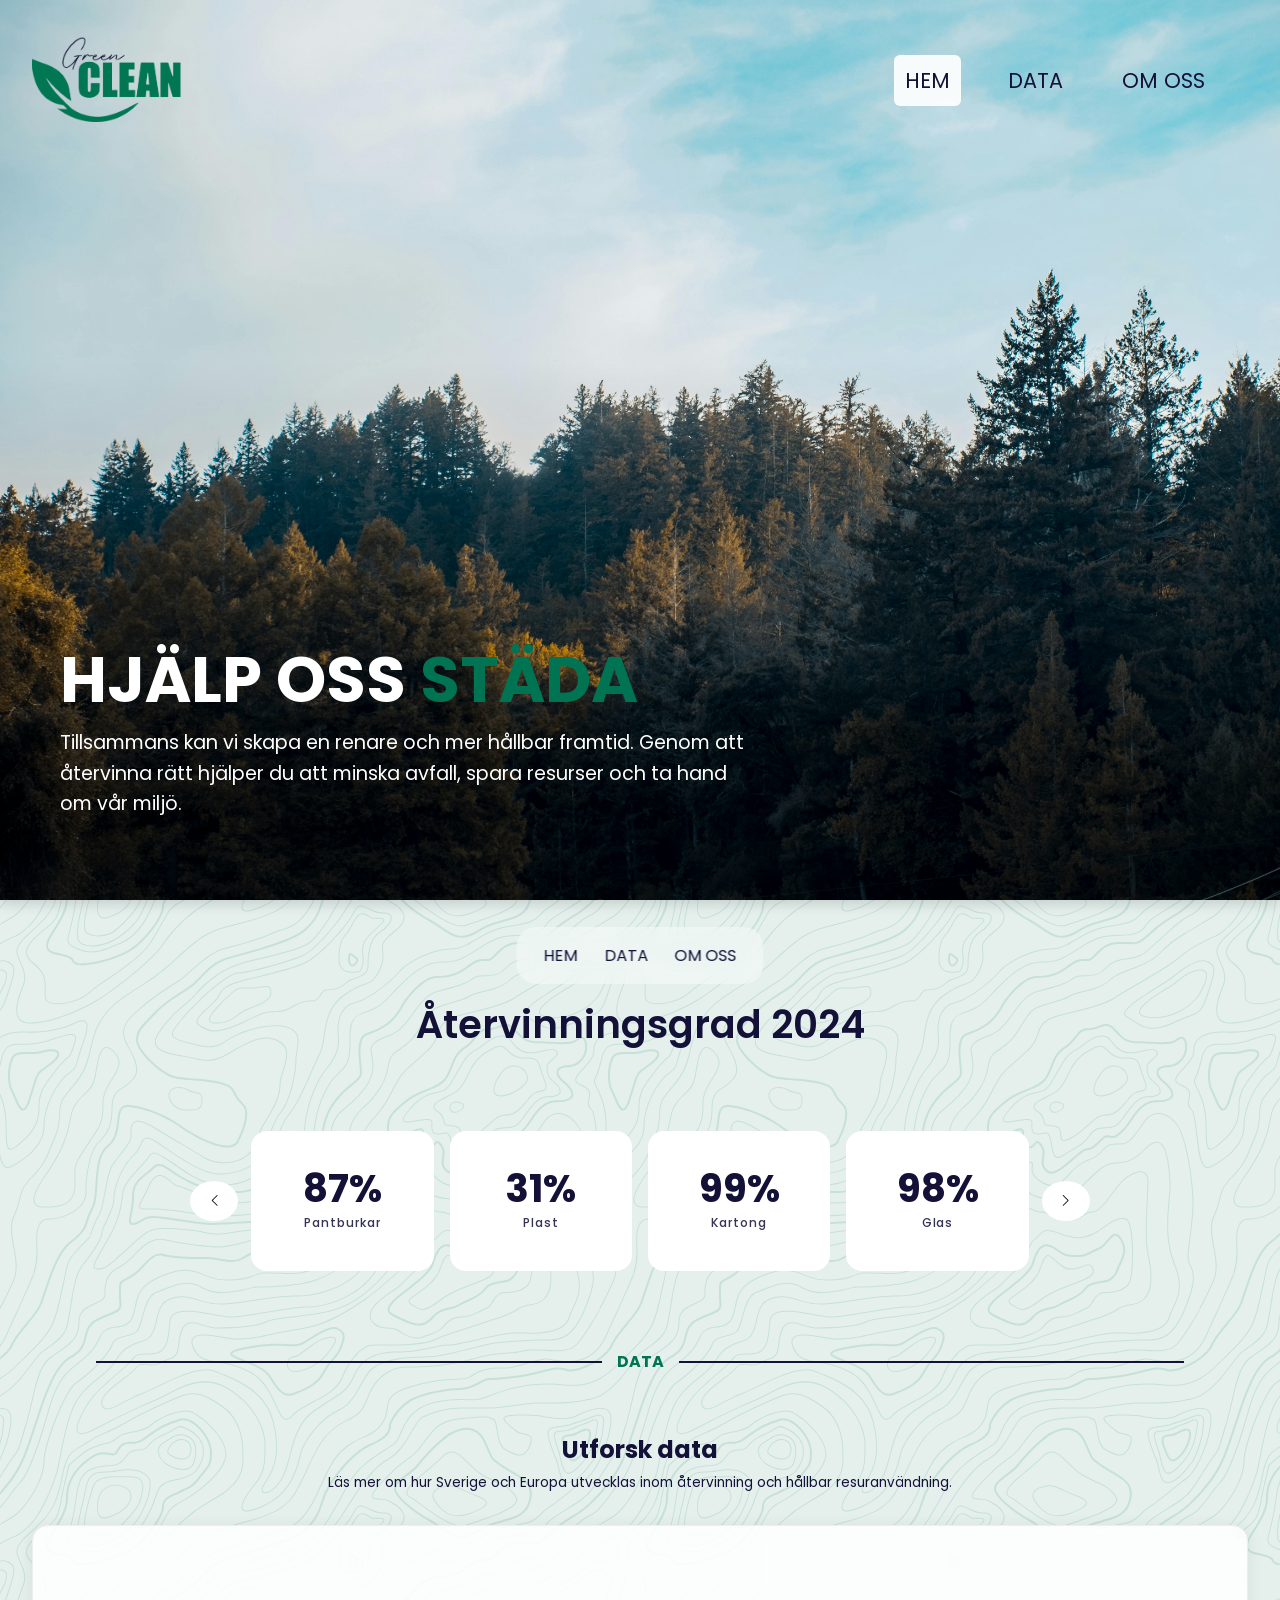
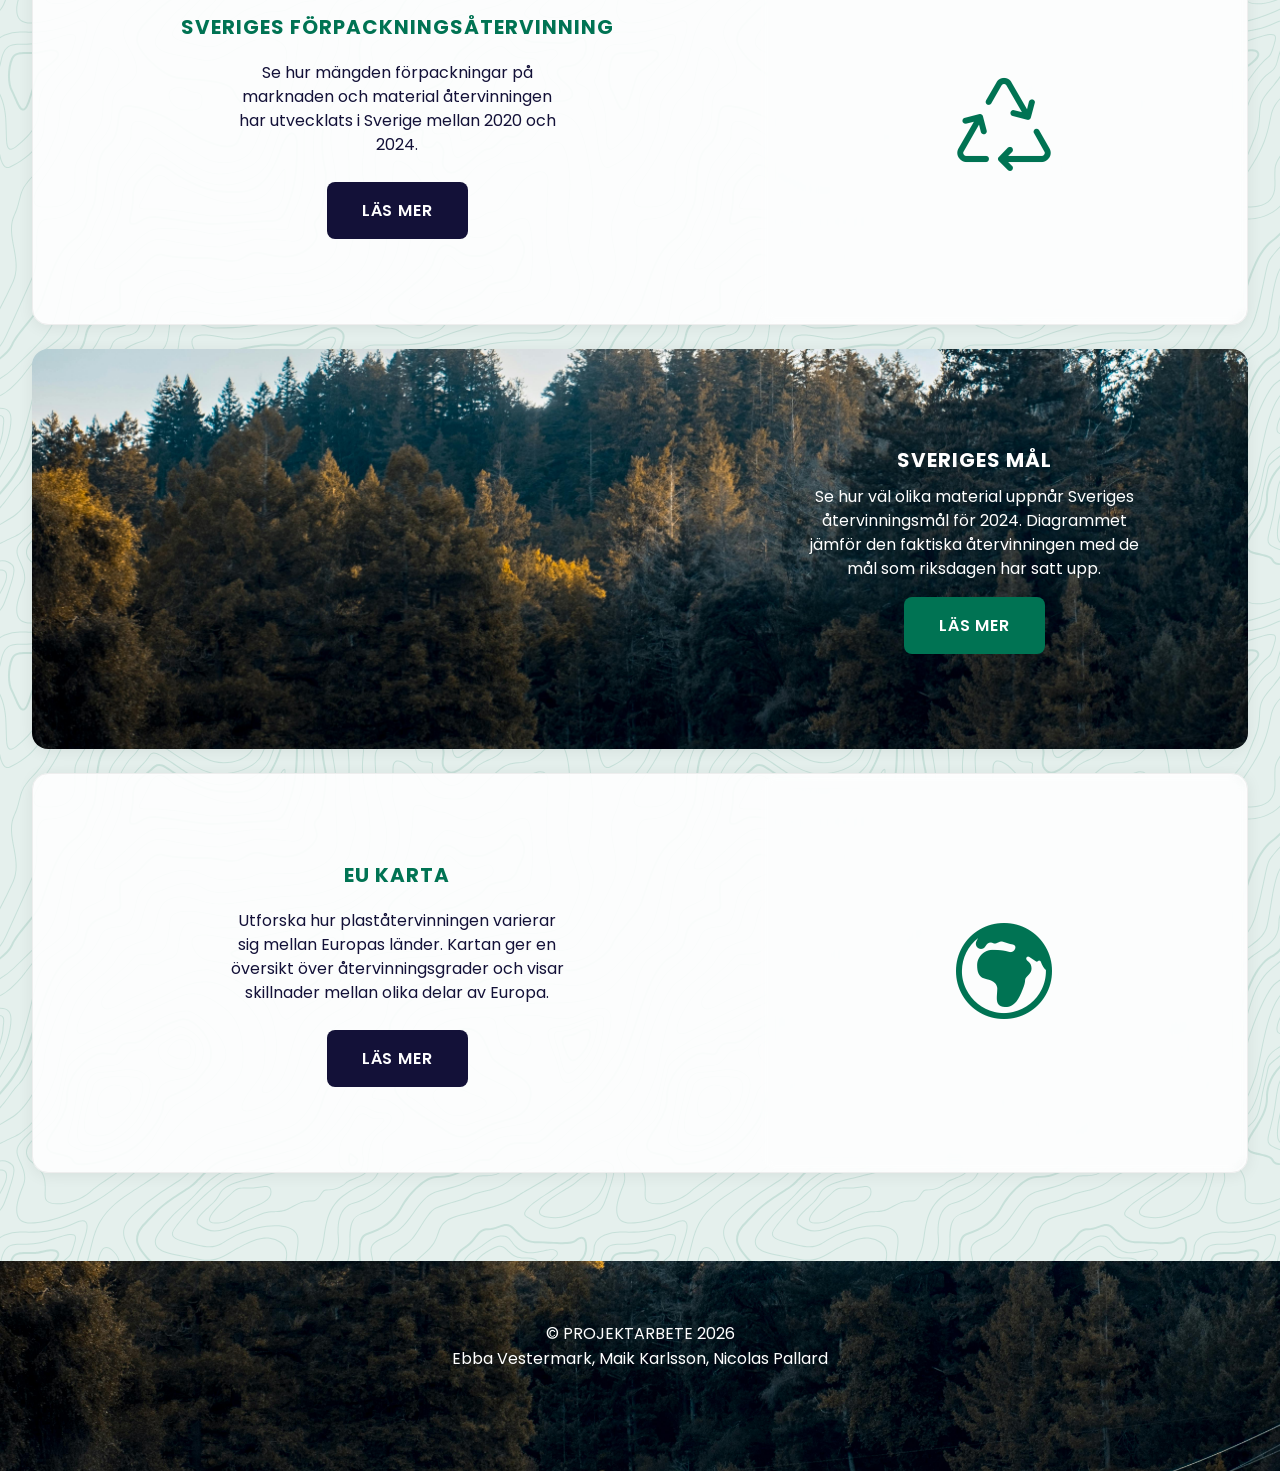
==== commit 6c459431: "s" ====
--- a/index.html
+++ b/index.html
@@ -88,7 +88,9 @@
         <p>Se hur mängden förpackningar på marknaden och material återvinningen har utvecklats i Sverige mellan 2020 och 2024.</p>
         <a href="data.html#data-sektion-1" class="btn btn-dark">LÄS MER</a>
       </div>
-      <div class="card-bg card-bg-to"></div>
+      <div class="card-bg card-bg-to">
+        <i class="bi bi-recycle" style="font-size: 6rem; color: rgba(var(--color-primary));"></i>
+      </div>
     </div>
 
     <!-- Kort 2: Visa EU karta -->
@@ -108,7 +110,9 @@
         <p>Utforska hur plaståtervinningen varierar sig mellan Europas länder. Kartan ger en översikt över återvinningsgrader och visar skillnader mellan olika delar av Europa.</p>
         <a href="data.html#data-sektion-5" class="btn btn-dark">LÄS MER</a>
       </div>
-      <div class="card-bg card-bg-topo"></div>
+      <div class="card-bg card-bg-topo">
+        <i class="bi bi-globe-europe-africa" style="font-size: 6rem; color: rgba(var(--color-primary));"></i>
+      </div>
     </div>
   </section>
 
--- a/style.css
+++ b/style.css
@@ -157,7 +157,7 @@
   display: flex;
   flex-direction: column;
   justify-content: center;
-  gap: 0.6rem;
+  gap: 1.2rem;
   position: relative;
   z-index: 2;
   align-items: center;
@@ -252,23 +252,22 @@
   background-repeat: no-repeat;
 }
 
+.card-bg-to {
+  width: 40%;
+  backdrop-filter: blur(6px);
+  border-radius: 20px;
+  display: flex;
+  justify-content: center;
+  align-items: center;
+}
+
 .card-bg-topo {
-  margin: 30px;
-  border-radius: 16px;
-  background-size: cover;
-  background-repeat: no-repeat;
-  background-position: center;
-  background-color: #db0000;
-  background-image: url(images/Karta.png);
-}
-
-.card-bg-to {
-  margin: 30px;
-  border-radius: 16px;
-  background-image: url(images/f.png);
-  background-size: cover;
-  background-repeat: no-repeat;
-  background-position: center;
+  width: 40%;
+  backdrop-filter: blur(6px);
+  border-radius: 20px;
+  display: flex;
+  justify-content: center;
+  align-items: center;
 }
 
 /* BOTTOM BAR */
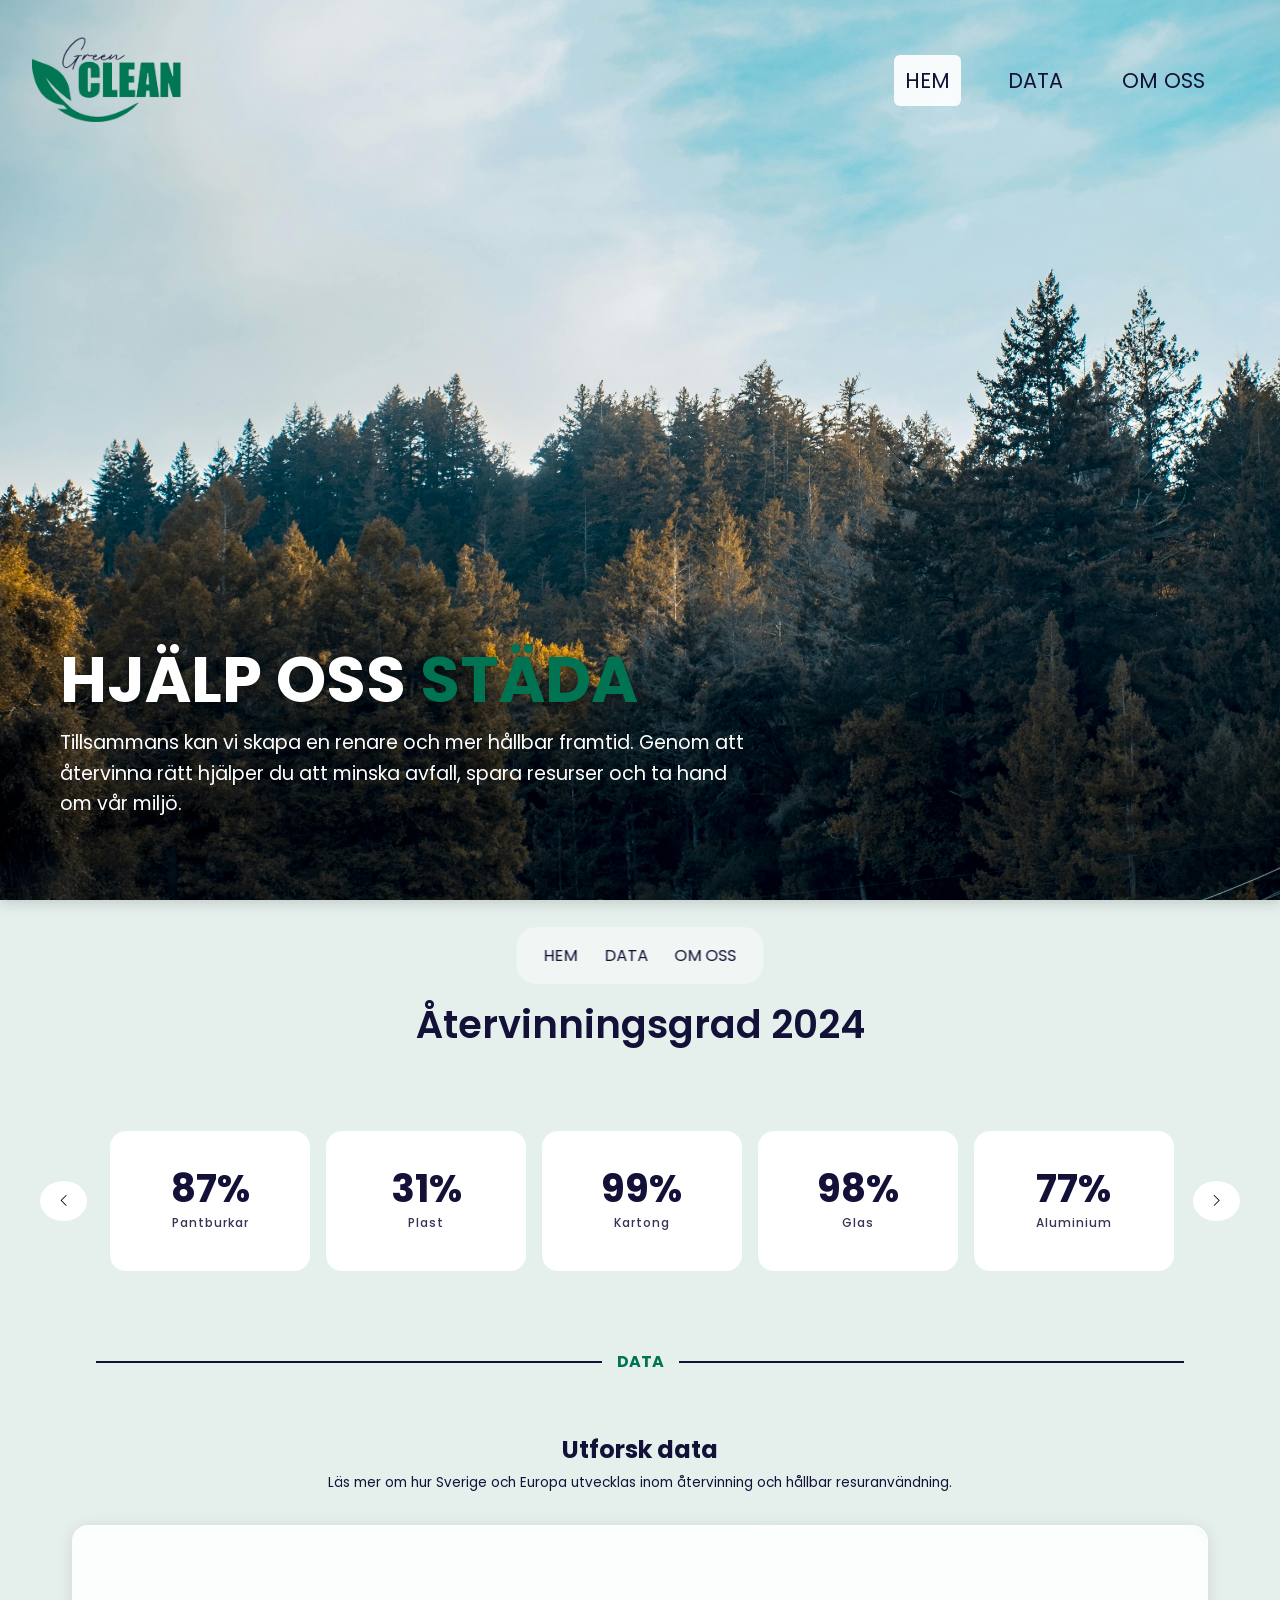
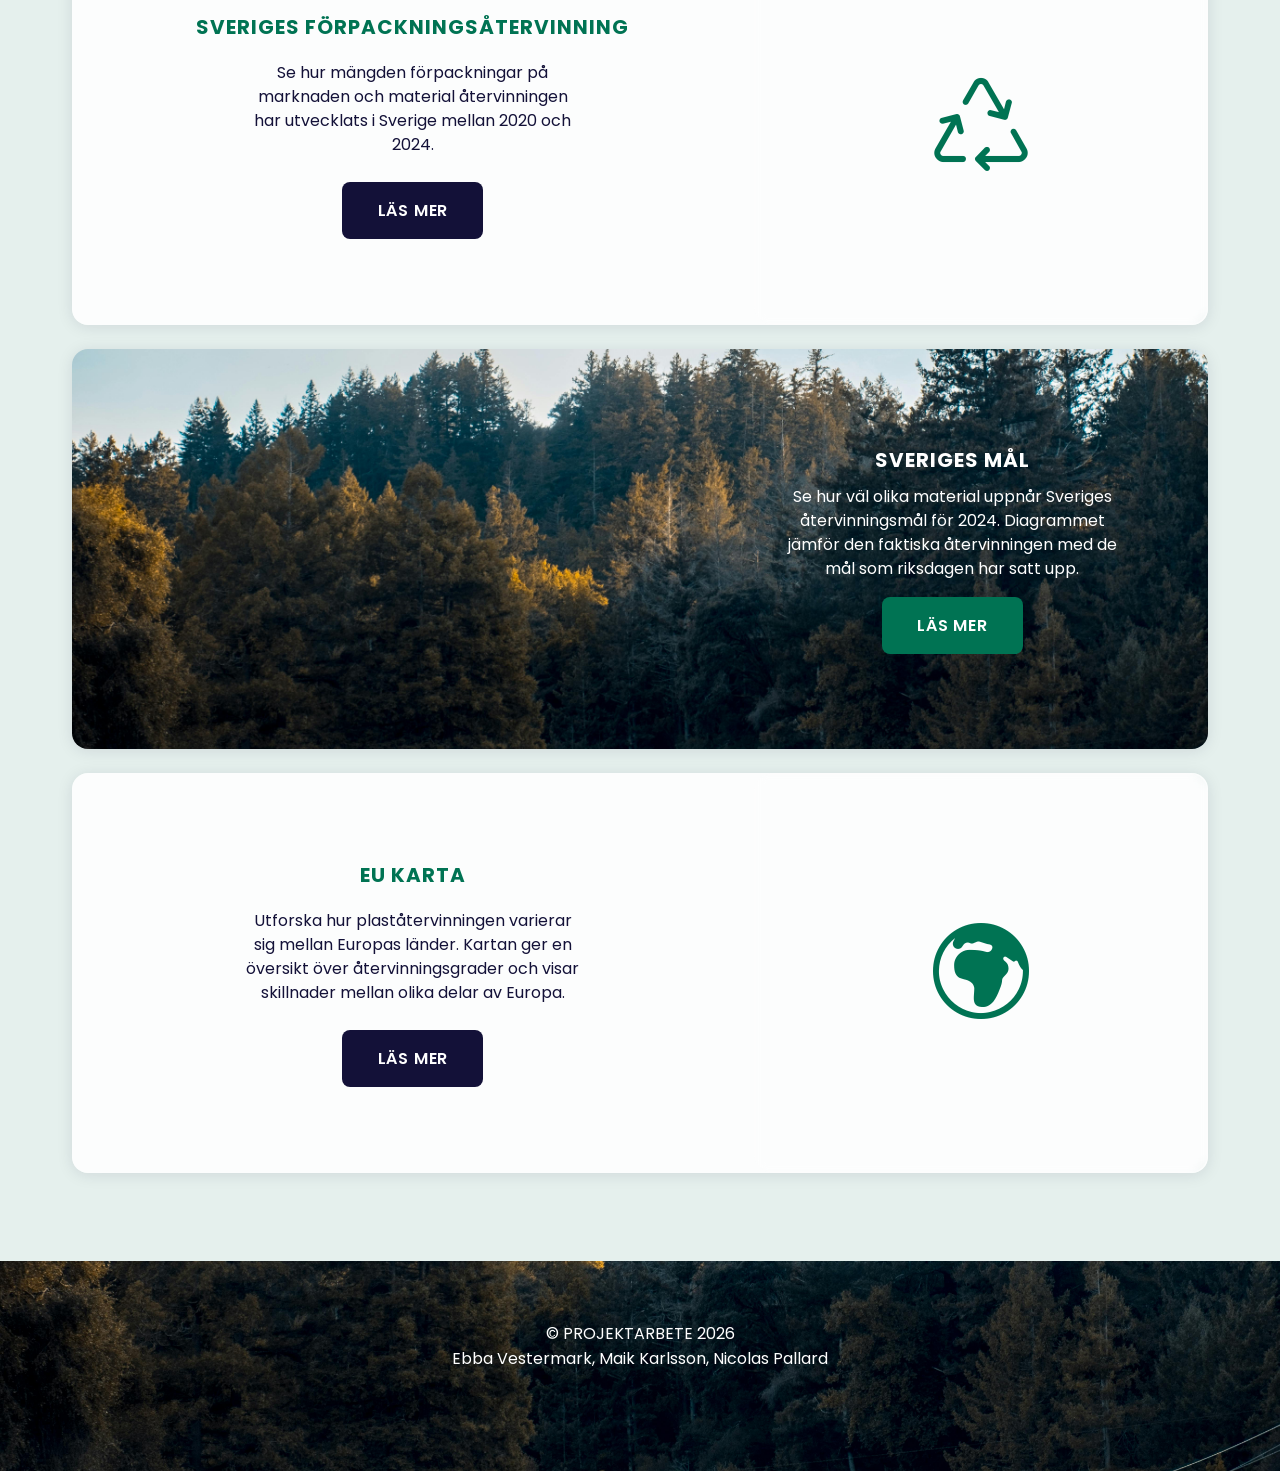
==== commit eb13f899: "as" ====
--- a/index.html
+++ b/index.html
@@ -3,7 +3,7 @@
 <head>
   <meta charset="UTF-8">
   <meta name="viewport" content="width=device-width, initial-scale=1.0">
-  <title>Vår webbsida</title>
+  <title>Green Clean Data</title>
   <link rel="stylesheet" href="style.css">
 
   <link rel="preconnect" href="https://fonts.googleapis.com">
@@ -89,7 +89,7 @@
         <a href="data.html#data-sektion-1" class="btn btn-dark">LÄS MER</a>
       </div>
       <div class="card-bg card-bg-to">
-        <i class="bi bi-recycle" style="font-size: 6rem; color: rgba(var(--color-primary));"></i>
+        <i class="bi bi-recycle"></i>
       </div>
     </div>
 
@@ -111,7 +111,7 @@
         <a href="data.html#data-sektion-5" class="btn btn-dark">LÄS MER</a>
       </div>
       <div class="card-bg card-bg-topo">
-        <i class="bi bi-globe-europe-africa" style="font-size: 6rem; color: rgba(var(--color-primary));"></i>
+        <i class="bi bi-globe-europe-africa"></i>
       </div>
     </div>
   </section>
--- a/style.css
+++ b/style.css
@@ -8,6 +8,7 @@
 body {
   background-color: rgba(var(--color-primary), 0.1);
   background-image: url("data:image/svg+xml,%3Csvg xmlns='http://www.w3.org/2000/svg' width='600' height='600' viewBox='0 0 600 600'%3E%3Cpath fill='%23007353' fill-opacity='0.13' d='M600 325.1v-1.17c-6.5 3.83-13.06 7.64-14.68 8.64-10.6 6.56-18.57 12.56-24.68 19.09-5.58 5.95-12.44 10.06-22.42 14.15-1.45.6-2.96 1.2-4.83 1.9l-4.75 1.82c-9.78 3.75-14.8 6.27-18.98 10.1-4.23 3.88-9.65 6.6-16.77 8.84-1.95.6-3.99 1.17-6.47 1.8l-6.14 1.53c-5.29 1.35-8.3 2.37-10.54 3.78-3.08 1.92-6.63 3.26-12.74 5.03a384.1 384.1 0 0 1-4.82 1.36c-2.04.58-3.6 1.04-5.17 1.52a110.03 110.03 0 0 0-11.2 4.05c-2.7 1.15-5.5 3.93-8.78 8.4a157.68 157.68 0 0 0-6.15 9.2c-5.75 9.07-7.58 11.74-10.24 14.51a50.97 50.97 0 0 1-4.6 4.22c-2.33 1.9-10.39 7.54-11.81 8.74a14.68 14.68 0 0 0-3.67 4.15c-1.24 2.3-1.9 4.57-2.78 8.87-2.17 10.61-3.52 14.81-8.2 22.1-4.07 6.33-6.8 9.88-9.83 12.99-.47.48-.95.96-1.5 1.48l-3.75 3.56c-1.67 1.6-3.18 3.12-4.86 4.9a42.44 42.44 0 0 0-9.89 16.94c-2.5 8.13-2.72 15.47-1.76 27.22.47 5.82.51 6.36.51 8.18 0 10.51.12 17.53.63 25.78.24 4.05.56 7.8.97 11.22h.9c-1.13-9.58-1.5-21.83-1.5-37 0-1.86-.04-2.4-.52-8.26-.94-11.63-.72-18.87 1.73-26.85a41.44 41.44 0 0 1 9.65-16.55c1.67-1.76 3.18-3.27 4.83-4.85.63-.6 3.13-2.96 3.75-3.57a71.6 71.6 0 0 0 1.52-1.5c3.09-3.16 5.86-6.76 9.96-13.15 4.77-7.42 6.15-11.71 8.34-22.44.86-4.21 1.5-6.4 2.68-8.6.68-1.25 1.79-2.48 3.43-3.86 1.38-1.15 9.43-6.8 11.8-8.72 1.71-1.4 3.26-2.81 4.7-4.3 2.72-2.85 4.56-5.54 10.36-14.67a156.9 156.9 0 0 1 6.1-9.15c3.2-4.33 5.9-7.01 8.37-8.07 3.5-1.5 7.06-2.77 11.1-4.02a233.84 233.84 0 0 1 7.6-2.2l2.38-.67c6.19-1.79 9.81-3.16 12.98-5.15 2.14-1.33 5.08-2.33 10.27-3.65l6.14-1.53c2.5-.63 4.55-1.2 6.52-1.82 7.24-2.27 12.79-5.06 17.15-9.05 4.05-3.72 9-6.2 18.66-9.9l4.75-1.82c1.87-.72 3.39-1.31 4.85-1.91 10.1-4.15 17.07-8.32 22.76-14.4 6.05-6.45 13.95-12.4 24.49-18.92 1.56-.96 7.82-4.6 14.15-8.33v-64.58c-4 8.15-8.52 14.85-12.7 17.9-2.51 1.82-5.38 4.02-9.04 6.92a1063.87 1063.87 0 0 0-6.23 4.98l-1.27 1.02a2309.25 2309.25 0 0 1-4.87 3.9c-7.55 6-12.9 10.05-17.61 13.19-3.1 2.06-3.86 2.78-8.06 7.13-5.84 6.07-11.72 8.62-29.15 10.95-11.3 1.5-20.04 4.91-30.75 11.07-1.65.94-7.27 4.27-6.97 4.1-2.7 1.58-4.69 2.69-6.64 3.66-5.63 2.8-10.47 4.17-15.71 4.17-17.13 0-41.44 11.51-51.63 22.83-12.05 13.4-31.42 27.7-45.25 31.16-7.4 1.85-11.85 7.05-14.04 14.69-1.26 4.4-1.58 8.28-1.58 13.82 0 .82.01.98.24 3.63.45 5.18.35 8.72-.77 13.26-1.53 6.2-4.89 12.6-10.59 19.43-13.87 16.65-22.88 46.58-22.88 71.68 0 2.39.02 4.26.06 8.75.12 10.8.1 15.8-.22 21.95-.56 11.18-2.09 20.73-5 29.3h-1.05c2.94-8.56 4.49-18.12 5.05-29.35.31-6.13.34-11.1.22-21.9-.04-4.48-.06-6.36-.06-8.75 0-25.32 9.07-55.47 23.12-72.32 5.6-6.72 8.88-12.99 10.38-19.03 1.09-4.4 1.18-7.85.74-12.93-.23-2.7-.24-2.86-.24-3.72 0-5.62.32-9.57 1.62-14.1 2.28-7.95 6.97-13.44 14.76-15.39 13.6-3.4 32.82-17.59 44.75-30.84C409 360.14 433.58 348.5 451 348.5c5.07 0 9.77-1.33 15.26-4.07 1.93-.96 3.9-2.05 6.58-3.62-.3.18 5.33-3.16 6.98-4.11 10.82-6.21 19.66-9.67 31.11-11.2 17.23-2.3 22.9-4.75 28.57-10.64 4.25-4.41 5.04-5.16 8.22-7.28 4.68-3.11 10.01-7.14 17.55-13.14a1113.33 1113.33 0 0 0 4.86-3.89l1.28-1.02a4668.54 4668.54 0 0 1 6.23-4.98c3.67-2.9 6.55-5.12 9.07-6.95 4.37-3.19 9.16-10.56 13.29-19.4v66.9zm0-116.23c-.62.01-1.27.06-1.95.13-6.13.63-13.83 3.45-21.83 7.45-3.64 1.82-8.46 2.67-14.17 2.71-4.7.04-9.72-.47-14.73-1.33-1.7-.3-3.26-.61-4.67-.93a31.55 31.55 0 0 0-3.55-.57 273.4 273.4 0 0 0-16.66-.88c-10.42-.16-17.2.74-17.97 2.73-.38.97.6 2.55 3.03 4.87 1.01.97 2.22 2.03 4.04 3.55a1746.07 1746.07 0 0 0 4.79 4.02c1.39 1.2 3.1 1.92 5.5 2.5.7.16.86.2 2.64.54 3.53.7 5.03 1.25 6.15 2.63 1.41 1.76 1.4 4.54-.15 8.88-2.44 6.83-5.72 10.05-10.19 10.33-3.63.23-7.6-1.29-14.52-5.06-4.53-2.47-6.82-7.3-8.32-15.26-.17-.87-.32-1.78-.5-2.86l-.43-2.76c-1.05-6.58-1.9-9.2-3.73-10.11-.81-.4-1.59-.74-2.36-1-2.27-.77-4.6-1.02-8.1-.92-2.29.07-14.7 1-13.77.93-20.55 1.37-28.8 5.05-37.09 14.99a133.07 133.07 0 0 0-4.25 5.44l-2.3 3.09-2.51 3.32c-4.1 5.36-7.06 8.48-10.39 11.12-.65.52-1.33 1.04-2.13 1.62l-4.11 2.94a106.8 106.8 0 0 0-5.16 3.99c-4.55 3.74-9.74 8.6-16.25 15.38-8.25 8.58-11.78 13.54-11.7 15.95.07 1.65 1.64 2.11 6.79 2.38 1.61.09 2.15.12 2.98.2 2.95.24 5.09.73 6.81 1.68 7.48 4.15 11.63 7.26 13.95 11.58 3.3 6.15.8 12.88-8.89 20.26-8.28 6.3-11.1 10.37-11.31 14.96-.06 1.17 0 1.93.26 4.43.69 6.47.25 10.65-2.8 17.42a44.23 44.23 0 0 1-4.16 7.53c-2.82 3.97-5.47 5.74-10.6 7.69-.43.16-3.34 1.23-4.27 1.59-1.8.68-3.38 1.36-5.01 2.14-4.18 2-8.4 4.6-13.1 8.24-8.44 6.51-13.23 14.56-15.98 25.06-1.1 4.2-1.55 6.81-2.8 15.21-1.26 8.6-2.17 12.64-4.08 16.55-2.1 4.28-11.93 26.59-12.97 28.88a382.7 382.7 0 0 1-6.37 13.41c-4.07 8.11-7.61 14.07-10.73 17.81-5.38 6.46-8.98 14.37-13.77 28.42a810.14 810.14 0 0 0-1.89 5.6c-1.8 5.35-2.96 8.6-4.26 11.85-6.13 15.32-25.43 26.31-46.46 26.31-11.2 0-20.58-2.74-31.02-8.55-5.6-3.13-4.55-2.42-22.26-14.54-14.33-9.8-17.7-10.73-20.47-6.9-.37.5-1.81 2.74-1.83 2.77a52.24 52.24 0 0 1-4.94 5.9c-.73.79-5.52 5.87-6.97 7.45-2.38 2.6-4.3 4.81-5.98 6.93a45.6 45.6 0 0 0-5.08 7.66c-1.29 2.57-1.9 5.25-2.66 10.6a997.6 997.6 0 0 1-.46 3.18h-1l.47-3.32c.77-5.45 1.4-8.2 2.75-10.9a46.54 46.54 0 0 1 5.2-7.84c1.7-2.14 3.63-4.38 6.03-6.98 1.45-1.59 6.24-6.68 6.96-7.46a51.58 51.58 0 0 0 4.84-5.78s1.47-2.26 1.86-2.8c3.25-4.5 7.08-3.44 21.84 6.67 17.67 12.08 16.62 11.38 22.19 14.48 10.3 5.73 19.5 8.43 30.53 8.43 20.65 0 39.57-10.77 45.54-25.69a219.7 219.7 0 0 0 4.24-11.8 6752.32 6752.32 0 0 0 1.88-5.6c4.83-14.16 8.47-22.14 13.96-28.73 3.05-3.66 6.56-9.57 10.6-17.61 1.97-3.93 4.04-8.31 6.35-13.38 1.03-2.28 10.88-24.61 12.98-28.91 1.85-3.79 2.75-7.76 4-16.25 1.24-8.44 1.7-11.07 2.81-15.32 2.8-10.7 7.71-18.94 16.33-25.6a73.18 73.18 0 0 1 13.29-8.35c1.66-.8 3.27-1.48 5.08-2.18.94-.36 3.86-1.43 4.28-1.59 4.95-1.88 7.44-3.55 10.14-7.33 1.35-1.9 2.68-4.3 4.06-7.37 2.97-6.58 3.39-10.59 2.72-16.9a27.13 27.13 0 0 1-.27-4.58c.22-4.94 3.21-9.24 11.7-15.7 9.33-7.11 11.66-13.34 8.62-19-2.2-4.09-6.25-7.12-13.55-11.17-1.57-.88-3.6-1.33-6.42-1.57-.8-.07-1.34-.1-2.95-.19-5.77-.3-7.63-.85-7.72-3.34-.1-2.81 3.5-7.87 11.97-16.69 6.53-6.8 11.75-11.69 16.33-15.45 1.79-1.47 3.42-2.72 5.2-4.03l4.12-2.94c.79-.58 1.46-1.08 2.1-1.59 3.26-2.6 6.16-5.65 10.21-10.94a383.2 383.2 0 0 0 2.5-3.32l2.31-3.09c1.8-2.39 3.04-4 4.29-5.48 8.47-10.17 16.98-13.96 37.27-15.3-.44.02 12-.9 14.32-.98 3.62-.1 6.05.16 8.46.98.8.27 1.62.62 2.47 1.04 2.27 1.14 3.17 3.87 4.27 10.85l.44 2.76c.17 1.07.33 1.97.5 2.83 1.44 7.69 3.62 12.29 7.8 14.57 6.76 3.68 10.6 5.15 13.99 4.94 4-.25 6.99-3.17 9.3-9.67 1.45-4.04 1.46-6.49.32-7.92-.9-1.12-2.28-1.62-5.57-2.27a55.8 55.8 0 0 1-2.67-.55c-2.54-.6-4.39-1.4-5.93-2.71a252.63 252.63 0 0 0-4.78-4.01 84.35 84.35 0 0 1-4.08-3.6c-2.73-2.6-3.86-4.43-3.28-5.95 1.02-2.64 7.82-3.54 18.93-3.37a230.56 230.56 0 0 1 16.73.88c2.76.39 3.2.49 3.68.6 1.4.3 2.95.62 4.62.91a82.9 82.9 0 0 0 14.56 1.32c5.56-.04 10.24-.86 13.73-2.6 8.1-4.05 15.89-6.9 22.17-7.56.7-.07 1.4-.11 2.05-.13v1zm0-100.94v1.5c-8.62 16.05-17.27 29.55-23.65 35.92-3.19 3.2-7.62 4.9-13.54 5.56-4.45.48-8.28.4-19.18-.2-9.91-.55-15.32-.44-20.52.78a84.05 84.05 0 0 1-15 2.11l-2.25.14c-12.49.75-19.37 1.78-32.72 5.74-4.5 1.33-9.27 2.49-14.3 3.48a246.27 246.27 0 0 1-32.6 3.97c-7.56.45-13.21.57-20.24.57-5.4 0-11.9 1.61-18 5.18-8.3 4.87-15.06 12.87-19.53 24.5a68.57 68.57 0 0 1-4.56 9.8c-3.6 6.2-6.92 8.99-13.38 12.18l-4.03 1.96a64.48 64.48 0 0 0-15.16 10.25c-8.2 7.33-13.72 16.63-22.54 35.6l-2.08 4.49c-7.3 15.7-11.5 23.3-17.35 29.87-7.7 8.66-20.25 14.42-40.31 20.08-4.37 1.23-19.04 5.08-19.24 5.13-6.92 1.87-11.68 3.34-15.63 4.92-10.55 4.22-18.71 10.52-36.38 26.52l-1.7 1.54c-8.58 7.76-13.41 11.9-18.81 15.88-3.95 2.9-8 5.67-12.97 8.91-2.06 1.34-10.3 6.6-12.33 7.94-11.52 7.5-18.53 13.04-24.62 20.08a62.01 62.01 0 0 0-6.44 8.85c-4.13 6.91-6.27 13.15-9.2 25.11l-1.54 6.26c-.6 2.45-1.15 4.54-1.72 6.58-2.97 10.7-6.9 17.36-14.78 26.91L69.6 491a148.51 148.51 0 0 0-4.19 5.3 23.9 23.9 0 0 0-3.44 6.28c-1.16 3.23-1.52 5.9-1.87 11.94-.58 10.05-1.42 15.04-4.63 22.67-1.57 3.72-5.66 14.02-6.41 15.8a73.46 73.46 0 0 1-3.57 7.4c-2.88 5.14-6.71 10.12-13.12 16.95-5.96 6.36-8.87 10.9-10.61 16a56.88 56.88 0 0 0-1.38 4.82l-.46 1.84h-1.03l.52-2.08c.52-2.09.92-3.49 1.4-4.9 1.8-5.25 4.78-9.9 10.84-16.36 6.35-6.78 10.13-11.7 12.97-16.77a72.5 72.5 0 0 0 3.52-7.29c.75-1.76 4.84-12.06 6.4-15.8 3.17-7.5 3.99-12.4 4.56-22.33.35-6.14.72-8.88 1.93-12.23a24.9 24.9 0 0 1 3.58-6.54c1.27-1.7 2.6-3.37 4.22-5.34l4.11-4.95c7.8-9.46 11.66-16 14.59-26.54.56-2.04 1.1-4.12 1.71-6.56l1.53-6.26c2.96-12.04 5.13-18.36 9.32-25.39 1.84-3.08 4-6.05 6.54-8.99 6.17-7.12 13.24-12.7 24.83-20.26 2.05-1.33 10.28-6.6 12.33-7.94 4.96-3.22 9-5.98 12.92-8.87 5.37-3.95 10.19-8.08 18.74-15.82l1.7-1.54c17.76-16.09 25.98-22.43 36.67-26.7 4-1.6 8.8-3.09 15.75-4.96.21-.06 14.87-3.9 19.22-5.13 19.9-5.61 32.32-11.31 39.85-19.78 5.76-6.48 9.93-14.02 17.18-29.64l2.09-4.5c8.87-19.07 14.44-28.46 22.77-35.9a65.48 65.48 0 0 1 15.38-10.4l4.04-1.97c6.3-3.1 9.47-5.77 12.96-11.77a67.6 67.6 0 0 0 4.48-9.67c4.56-11.84 11.47-20.02 19.97-25 6.25-3.66 12.93-5.32 18.5-5.32 7.01 0 12.65-.12 20.17-.57a245.3 245.3 0 0 0 32.47-3.96c5-.98 9.75-2.13 14.22-3.45 13.43-3.98 20.38-5.02 32.94-5.78l2.24-.14c5.76-.37 9.8-.9 14.85-2.09 5.31-1.25 10.79-1.35 22.6-.7 9.04.5 12.84.58 17.21.1 5.71-.62 9.94-2.26 12.95-5.26 6.44-6.45 15.3-20.37 24.35-36.72zm0 450.21c-1.28-4.6-2.2-10.55-3.33-20.25l-.24-2.04-.23-2.03c-1.82-15.7-3.07-21.98-5.55-24.47-2.46-2.46-3.04-5.03-2.52-8.64.1-.6.18-1.1.39-2.15.69-3.54.77-5.04.08-6.84-.91-2.38-3.31-4.41-7.79-6.26-5.08-2.09-6.52-4.84-4.89-8.44.66-1.45 1.79-3.02 3.52-5.01 1.04-1.2 5.48-5.96 5.08-5.53 6.15-6.7 8.98-11.34 8.98-16.48a15.2 15.2 0 0 1 6.5-12.89v1.26a14.17 14.17 0 0 0-5.5 11.63c0 5.47-2.93 10.29-9.24 17.16.38-.42-4.04 4.33-5.07 5.5-1.67 1.93-2.75 3.43-3.36 4.77-1.37 3.04-.23 5.22 4.36 7.1 4.71 1.95 7.32 4.16 8.34 6.83.78 2.04.7 3.67-.03 7.4-.2 1.03-.3 1.51-.38 2.09-.48 3.33.03 5.59 2.23 7.8 2.74 2.74 3.98 8.96 5.84 25.06l.24 2.03.23 2.04c.82 7.01 1.53 12.06 2.34 16.03v4.33zm0-62.16c-1.4-3.13-4.43-9.9-4.95-11.17-1.02-2.53-1.25-3.8-.91-5.18.2-.84 2.05-4.68 2.32-5.33a70.79 70.79 0 0 0 3.54-11.2v3.99a62.82 62.82 0 0 1-2.62 7.6c-.31.75-2.09 4.46-2.27 5.18-.28 1.12-.08 2.22.87 4.57.41 1.02 2.5 5.7 4.02 9.09v2.45zm0-85.09c-1.65 1.66-3.66 2.9-6.4 4.13-.25.1-13.97 5.47-20.4 8.43-9.35 4.32-16.7 5.9-23.03 5.25-5.08-.53-9.02-2.25-14.77-5.92l-3.2-2.07a77.4 77.4 0 0 0-5.44-3.27c-4.05-2.18-3.25-5.8 1.47-10.47 3.71-3.68 9.6-7.93 18.73-13.8l4.46-2.82c17.95-11.33 18.22-11.5 22.27-14.74 11.25-9 19.69-14.02 26.31-15.1v1.02c-6.37 1.1-14.62 6-25.69 14.86-4.1 3.28-4.34 3.44-22.36 14.8a652.4 652.4 0 0 0-4.45 2.83c-9.07 5.83-14.92 10.05-18.57 13.66-4.31 4.28-4.95 7.13-1.7 8.88 1.7.91 3.29 1.88 5.5 3.3l3.2 2.08c5.64 3.59 9.45 5.25 14.34 5.76 6.13.64 13.32-.9 22.52-5.15 6.46-2.98 20.18-8.35 20.4-8.44 3.04-1.37 5.1-2.71 6.81-4.69v1.47zm0-41.37v1c-6.56.26-12.11 3.13-19.71 9.08l-4.63 3.68a51.87 51.87 0 0 1-4.4 3.14c-.82.52-5.51 3.33-6.22 3.76-3.31 2-6.15 3.8-8.87 5.6a112.61 112.61 0 0 0-8.16 5.92c-4.61 3.72-7.4 6.9-7.97 9.35-.63 2.67 1.48 4.53 7.05 5.46 10.7 1.78 20.92-.05 30.45-4.65a61.96 61.96 0 0 0 17.1-12.2 41.8 41.8 0 0 0 5.36-7.42v1.92a38.94 38.94 0 0 1-4.64 6.19 62.95 62.95 0 0 1-17.39 12.41c-9.7 4.68-20.13 6.55-31.05 4.73-6.06-1-8.65-3.29-7.85-6.67.64-2.74 3.53-6.05 8.31-9.9 2.35-1.9 5.1-3.88 8.24-5.97 2.73-1.82 5.58-3.61 8.9-5.62.72-.44 5.4-3.24 6.22-3.75 1.26-.8 2.6-1.76 4.3-3.09.8-.62 3.9-3.1 4.63-3.67 7.77-6.1 13.49-9.04 20.33-9.3zm0-154.6v1c-1.75-.24-4.3.23-7.82 1.55-10.01 3.75-13.8 5.07-19.15 6.76-1.78.56-2.63.83-3.87 1.24-1.48.5-3.16.76-6.74 1.16a1550.34 1550.34 0 0 0-2.64.3c-7.8.94-11.28 2.47-11.28 6.07 0 4.45 2.89 13.18 7.96 25.81a57.34 57.34 0 0 1 2.33 7.6 258.32 258.32 0 0 1 .84 3.46c1.86 7.62 3.17 10.71 5.56 11.67 2.21.88 4.7.6 7.47-.72 3.48-1.69 7.22-4.94 11.2-9.47 1.52-1.7 2.97-3.49 4.59-5.57l3.16-4.1c2.59-3.23 6.07-12.21 8.39-20.23v3.45c-2.29 7.2-5.27 14.5-7.61 17.41-.44.55-2.67 3.46-3.15 4.09-1.63 2.1-3.1 3.9-4.62 5.62-4.08 4.61-7.9 7.94-11.53 9.7-2.99 1.44-5.77 1.75-8.28.74-2.84-1.13-4.2-4.34-6.15-12.35a2097.48 2097.48 0 0 1-.84-3.46c-.8-3.2-1.47-5.45-2.28-7.46-5.14-12.8-8.04-21.55-8.04-26.19 0-4.37 3.84-6.06 12.16-7.07a160.9 160.9 0 0 1 2.65-.3c3.5-.39 5.15-.64 6.53-1.1 1.26-.42 2.1-.7 3.88-1.26 5.34-1.68 9.11-3 19.1-6.74 3.53-1.32 6.22-1.84 8.18-1.61zM0 292c10.13-11.31 18.13-23.2 23.07-35.39 3.3-8.14 6.09-16.12 10.81-30.55l1.59-4.84c6.53-19.94 10.11-29.82 14.77-39.56 6.07-12.72 12.55-21.18 20.27-25.54 6.66-3.76 10.2-7.86 12.22-13.15a46.6 46.6 0 0 0 1.86-6.58c1.23-5.2 2.05-7.59 3.93-10.36 2.45-3.62 6.27-6.53 12.1-8.96 15.78-6.58 16.73-7.04 18.05-9.01.65-.98.83-2.15.74-4.51-.03-.73-.23-3.82-.24-4A93.8 93.8 0 0 1 119 94c0-10.04.18-11.37 2.37-13.15.52-.42 1.13-.8 2.07-1.3.27-.14 2.18-1.12 2.84-1.48a68.4 68.4 0 0 0 9.12-5.87c2.06-1.54 2.64-2.14 8.01-7.93 3.78-4.09 6.21-6.36 8.96-8.12 3.64-2.33 7.2-3.12 10.9-2.11 4.4 1.2 10.81 2 18.78 2.46 6.9.4 12.9.5 21.95.5 4.87 0 8.97.47 15.4 1.57 7.77 1.33 9.3 1.54 12.38 1.54 4.05 0 7.43-.88 10.68-2.95 5.06-3.22 8.11-4.67 11.2-5.2 3.62-.64 4.77-.46 16.55 2.06 17.26 3.7 30.85 1.36 41.06-9.7 5.1-5.53 5.48-8.9 3.48-14.8-.83-2.42-1.03-3.1-1.17-4.3-.29-2.52.5-4.71 2.71-6.93 2.65-2.65 4.72-9.17 6.22-18.29h2.03c-1.56 9.71-3.77 16.65-6.83 19.7-1.79 1.8-2.36 3.39-2.14 5.28.11 1 .3 1.63 1.07 3.9 2.22 6.53 1.76 10.66-3.9 16.8-10.77 11.66-25.07 14.13-42.95 10.3-11.42-2.45-12.55-2.62-15.78-2.06-2.77.48-5.62 1.84-10.47 4.92a20.93 20.93 0 0 1-11.76 3.27c-3.25 0-4.81-.22-12.73-1.57C212.74 59.46 208.73 59 204 59c-9.1 0-15.11-.1-22.07-.5-8.09-.47-14.62-1.29-19.2-2.54-5.62-1.53-10.17 1.38-17.85 9.66-5.5 5.94-6.08 6.53-8.28 8.18a70.38 70.38 0 0 1-9.38 6.03c-.68.37-2.58 1.35-2.84 1.49-.84.44-1.35.76-1.75 1.08C121.16 83.6 121 84.8 121 94c0 1.85.06 3.54.17 5.44 0 .17.2 3.28.24 4.03.1 2.75-.13 4.29-1.08 5.71-1.67 2.5-2.27 2.8-18.95 9.74-5.48 2.29-8.99 4.96-11.2 8.24-1.71 2.51-2.47 4.73-3.64 9.7-.83 3.5-1.21 4.92-1.94 6.83-2.18 5.73-6.05 10.19-13.1 14.18-7.3 4.12-13.55 12.28-19.46 24.66-4.6 9.64-8.17 19.46-14.67 39.32l-1.58 4.84c-4.75 14.47-7.54 22.48-10.86 30.69-5.28 13.01-13.95 25.65-24.93 37.6v-2.97zm0 78v-.5l1-.01c6.32 0 7.47 5.2 4.6 13.36a60.36 60.36 0 0 1-5.6 11.3v-1.92a57.76 57.76 0 0 0 4.65-9.72c2.69-7.6 1.71-12.02-3.65-12.02-.34 0-.67 0-1 .02v-46.59a340.96 340.96 0 0 0 13.71-8.34c13.66-9.46 29.79-37.6 29.79-53.59 0-18.1 21.57-72.64 32.23-79.42 12.71-8.09 32.24-27.96 35.8-37.75 1.93-5.3 5.5-7.27 14.42-9.37 6.15-1.44 8.64-2.42 10.67-4.79 1.5-1.74 2.72-4.79 4.33-10.3.23-.78 1.9-6.68 2.43-8.46 3.62-12.08 7.3-18.49 13.47-20.39 2.5-.76 3.03-.98 9.74-3.7 7.49-3.03 11.97-4.43 17.12-4.92 6.75-.65 13.13.75 19.55 4.67 5.43 3.32 12.19 4.72 20.17 4.56 6.03-.12 12.2-1.07 19.83-2.8 1.82-.4 7.38-1.74 8.26-1.94 2.69-.6 4.34-.89 5.48-.89 4.97 0 8.93-.05 14.2-.27 7.9-.32 15.56-.92 22.75-1.88 8.5-1.14 15.9-2.73 21.88-4.82 18.9-6.62 32.64-18.3 33.67-27.59.29-2.56.4-2.96 2.79-11.11 2.33-7.95 3.21-12.93 2.72-18.23-.2-2.24-.69-4.38-1.48-6.42-1.5-3.92-2.63-9.4-3.43-16.18h.9c.77 6.47 1.89 11.72 3.47 15.82a24.93 24.93 0 0 1 1.54 6.69c.5 5.46-.4 10.54-2.77 18.6-2.36 8.06-2.47 8.47-2.74 10.95-1.09 9.75-15.1 21.68-34.33 28.41-6.06 2.12-13.52 3.72-22.09 4.87-7.22.96-14.92 1.57-22.83 1.89-5.3.21-9.27.27-14.25.27-1.04 0-2.64.27-5.26.87-.87.2-6.43 1.53-8.26 1.94-7.68 1.73-13.92 2.7-20.03 2.82-8.15.17-15.1-1.27-20.71-4.7-6.23-3.81-12.4-5.16-18.93-4.54-5.04.48-9.44 1.86-16.84 4.86-6.75 2.74-7.29 2.95-9.82 3.73-5.73 1.76-9.28 7.96-12.81 19.72-.53 1.77-2.2 7.66-2.43 8.46-1.66 5.65-2.91 8.78-4.53 10.67-2.22 2.58-4.84 3.62-12.01 5.3-7.8 1.83-11.13 3.66-12.9 8.54-3.65 10.04-23.32 30.06-36.2 38.25C65.94 190 44.5 244.2 44.5 262c0 16.34-16.3 44.78-30.22 54.41-2.14 1.48-8.24 5.12-14.28 8.68v-1.16 46.09zm0-173.7v-1.11c7.42-3.82 14.55-10.23 21.84-18.98 3.8-4.56 14.21-18.78 15.79-20.55 1.8-2.04 4.06-3.96 7.42-6.45 1.08-.8 4.92-3.57 5.49-3.99 9.36-6.85 14-11.96 15.98-19.36.8-2.98 1.54-6.78 2.46-12.3.23-1.44 2-12.46 2.56-15.79 2.87-16.77 5.73-26.79 10.07-32.1C92.46 52.43 101.5 38.13 101.5 33c0-2.54.34-3.35 6.05-15.71.68-1.49 1.25-2.74 1.77-3.93 2.5-5.75 3.9-10.04 4.14-13.36h1c-.23 3.48-1.66 7.87-4.23 13.76-.52 1.2-1.09 2.45-1.78 3.95-5.54 12.01-5.95 12.99-5.95 15.29 0 5.47-9.09 19.84-20.11 33.31-4.2 5.12-7.03 15.06-9.86 31.64-.57 3.33-2.33 14.33-2.57 15.78-.92 5.56-1.67 9.38-2.48 12.4-2.05 7.68-6.82 12.93-16.35 19.91l-5.49 3.98c-3.3 2.45-5.51 4.34-7.27 6.31-1.53 1.73-11.94 15.93-15.76 20.53-7.52 9.02-14.88 15.6-22.61 19.46zm0 361.83v-4.33c.48 2.36 1 4.35 1.6 6.15 2 6.03 4.6 8.26 8.19 6.59C28.76 557.69 43.5 542.4 43.5 527c0-16.2 6.37-31.99 17.1-46.3 1.88-2.5 3.66-4.4 5.53-6 .73-.62 1.45-1.18 2.3-1.8l2-1.43c3.68-2.68 5.32-5.28 7.08-12.59.75-3.07 1.38-5.02 4.2-13.26l.63-1.88c3.24-9.58 4.56-14.97 4.17-18.65-.48-4.43-3.8-5.23-11.3-1.64a81.12 81.12 0 0 1-9.15 3.7c-13.89 4.67-26.96 5.8-42.66 5.42l-1.95-.05-1.45-.02a39.8 39.8 0 0 0-15.05 2.96A21.81 21.81 0 0 0 0 438.37v-1.26a23.55 23.55 0 0 1 4.55-2.57 40.77 40.77 0 0 1 16.92-3.02l1.95.05c15.6.38 28.57-.75 42.32-5.37a80.12 80.12 0 0 0 9.04-3.65c8.04-3.84 12.16-2.85 12.72 2.43.42 3.89-.92 9.34-4.21 19.08l-.64 1.88c-2.8 8.2-3.43 10.15-4.16 13.18-1.82 7.52-3.59 10.34-7.47 13.16l-2 1.43c-.84.6-1.54 1.15-2.25 1.75a35.45 35.45 0 0 0-5.37 5.84c-10.61 14.15-16.9 29.74-16.9 45.7 0 15.88-15 31.45-34.29 40.45-4.3 2.01-7.39-.66-9.56-7.18-.23-.68-.44-1.39-.65-2.13zm0-62.16v-2.45l1.46 3.27c2.1 4.8 3.46 10.33 4.26 16.77.66 5.3.84 9.3 1.04 18.5.2 9.32.5 12.75 1.63 15.05 1.28 2.6 3.67 2.35 8.29-1.5 17.14-14.3 21.82-22.9 21.82-38.62 0-7.17 1.1-12.39 3.7-17.68 2.27-4.67 3.65-6.62 13.4-19.62a69.8 69.8 0 0 1 7.6-8.79 44.76 44.76 0 0 1 3.54-3.06c.38-.3.64-.52.89-.74a10.47 10.47 0 0 0 2.63-3.32 35.78 35.78 0 0 0 2.26-5.94l.37-1.2.36-1.15c.29-.91.48-1.55.66-2.16.45-1.53.74-2.68.91-3.66.38-2.2.12-3.49-.85-4.15-2.35-1.61-9.28-.24-23.8 4.94-9.54 3.4-16.12 4.17-27.85 4.26-7.71.06-10.43.4-13.25 2.12-3.48 2.12-5.84 6.4-7.58 14.26-.5 2.2-.99 4.19-1.49 5.98v-3.98l.51-2.22c1.8-8.1 4.28-12.6 8.04-14.9 3.04-1.85 5.86-2.2 13.77-2.26 11.61-.09 18.1-.84 27.51-4.2 14.93-5.32 21.95-6.71 24.7-4.83 1.38.94 1.71 2.6 1.28 5.15a33.69 33.69 0 0 1-.94 3.78l-.66 2.17-.36 1.15-.37 1.2a36.64 36.64 0 0 1-2.33 6.1c-.8 1.53-1.61 2.52-2.86 3.61l-.92.77-1.02.83c-.9.74-1.65 1.4-2.47 2.18a68.84 68.84 0 0 0-7.48 8.66c-9.7 12.93-11.07 14.87-13.31 19.46-2.52 5.15-3.59 10.22-3.59 17.24 0 16.04-4.82 24.91-22.18 39.38-5.04 4.2-8.18 4.55-9.83 1.18-1.22-2.5-1.52-5.94-1.73-15.47-.2-9.16-.38-13.15-1.03-18.4-.79-6.34-2.12-11.8-4.19-16.49L0 495.98zM379.27 0h1.04l1.5 5.26c3.28 11.56 4.89 19.33 5.26 27.8.49 11.01-1.52 21.26-6.63 31.17-7.8 15.13-20.47 26.5-36.22 34.1-12.38 5.96-26.12 9.17-36.22 9.17-6.84 0-17.24 1.38-37.27 4.62l-2.27.37c-24.5 3.99-31.65 5-37.46 5-3.49 0-4.08-.08-19.54-2.8-3.56-.64-6.32-1.1-9-1.5-20.23-2.96-31-1.2-31.96 7.86-.1.85-.18 1.72-.29 2.81l-.27 2.73c-1.1 10.9-2.02 15.73-4.31 19.96-2.9 5.34-7.77 7.95-15.63 7.95-10.2 0-12.92.6-15.5 3.17.52-.51-5.03 5.85-8.16 8.7-2.75 2.5-14.32 12.55-15.77 13.83a341.27 341.27 0 0 0-6.54 5.92c-6.97 6.49-11.81 11.76-14.6 16.15-5.92 9.3-10.48 18.04-11.69 24.08-1.66 8.3 3.67 9.54 19.02 1.21a626.23 626.23 0 0 1 44.54-21.9c3.5-1.56 14.04-6.2 15.68-6.95 5.05-2.25 8.3-3.8 10.78-5.15l1.95-1.07 2.18-1.18c1.76-.94 3.38-1.76 5-2.55 18.1-8.72 34.48-10.46 50.33-1.2 22.89 13.34 38.28 37.02 38.28 56.44 0 19.12-.73 25.13-5.18 33.2a45.32 45.32 0 0 1-4.94 7.12c-6.47 7.77-11.81 16.2-12.76 21.27-1.2 6.34 4.69 7.03 20.17-.05 13.31-6.08 22.4-14.95 28.5-26.32a80.51 80.51 0 0 0 6.1-15.13c.9-2.98 3.17-11.65 3.41-12.48a29.02 29.02 0 0 1 1.75-4.83c7.47-14.93 21.09-30.5 36.25-37.24 7.61-3.38 13-9.65 19.4-20.79.84-1.48 4.26-7.64 5.14-9.17 3.52-6.1 6.22-9.7 9.37-11.98 10.15-7.4 28.7-11.1 50.29-11.1 7.52 0 16.54-1.24 27.51-3.58a420.1 420.1 0 0 0 14.96-3.52c-1.3.33 15.54-3.98 19.42-4.89 14.15-3.33 41.07-5.01 64.11-5.01 17.36 0 27.82-9.23 38.53-38.67 6.62-18.21 6.62-26.37 2.69-34.35l-1.18-2.37A13.36 13.36 0 0 1 587.5 58c0-4.03 0-4.01 2.5-24.56.46-3.73.8-6.74 1.12-9.64.9-8.45 1.38-15.2 1.38-20.8 0-.94-.02-1.94-.04-3h1c.03 1.06.04 2.06.04 3 0 5.65-.48 12.43-1.39 20.9-.3 2.91-.66 5.93-1.11 9.66-2.5 20.45-2.5 20.47-2.5 24.44 0 1.97.45 3.57 1.45 5.68.24.51 1.16 2.35 1.17 2.36 4.06 8.24 4.06 16.68-2.65 35.13-10.84 29.8-21.63 39.33-39.47 39.33-22.96 0-49.83 1.68-63.89 4.99-3.86.9-20.69 5.2-19.4 4.88a421.05 421.05 0 0 1-14.99 3.53c-11.04 2.35-20.11 3.6-27.72 3.6-21.4 0-39.76 3.67-49.7 10.9-3 2.19-5.64 5.7-9.1 11.68-.87 1.52-4.29 7.68-5.14 9.17-6.49 11.3-12 17.71-19.86 21.2-14.9 6.63-28.38 22.03-35.75 36.77a28.17 28.17 0 0 0-1.69 4.67c-.23.8-2.5 9.49-3.4 12.5a81.48 81.48 0 0 1-6.19 15.3c-6.2 11.56-15.44 20.58-28.96 26.76-16.1 7.36-23 6.55-21.58-1.04 1-5.29 6.4-13.83 12.99-21.73a44.33 44.33 0 0 0 4.82-6.96c4.35-7.88 5.06-13.77 5.06-32.72 0-19.04-15.19-42.4-37.72-55.55-15.57-9.08-31.62-7.38-49.45 1.21a132.9 132.9 0 0 0-7.14 3.71l-1.95 1.07a158.83 158.83 0 0 1-10.85 5.19c-1.65.74-12.18 5.38-15.69 6.95a625.25 625.25 0 0 0-44.46 21.86c-15.95 8.66-22.37 7.16-20.48-2.29 1.24-6.2 5.83-15.02 11.82-24.42 2.85-4.48 7.74-9.8 14.77-16.34 1.98-1.85 4.12-3.79 6.56-5.94 1.46-1.29 13.02-11.33 15.75-13.82 3.09-2.8 8.6-9.14 8.14-8.67 2.82-2.82 5.75-3.46 16.2-3.46 7.5 0 12.04-2.43 14.75-7.42 2.2-4.07 3.11-8.84 4.2-19.59l.26-2.73.3-2.81c.56-5.42 4.47-8.5 11.23-9.6 5.44-.88 12.51-.51 21.86.86 2.7.4 5.47.86 9.04 1.49 15.33 2.7 15.96 2.8 19.36 2.8 5.73 0 12.9-1.03 37.3-5l2.27-.36c20.1-3.26 30.52-4.64 37.43-4.64 9.95 0 23.54-3.18 35.78-9.08 15.57-7.5 28.09-18.73 35.78-33.65 5.02-9.75 7-19.82 6.51-30.67-.37-8.37-1.96-16.08-5.23-27.57L379.27 0zm13.68 0h1.02c.78 3.9 1.92 8.7 3.51 14.88 3.63 14.05 3.06 27.03-.75 38.77a61 61 0 0 1-11.35 20.68 138.36 138.36 0 0 1-19.32 18.77c-11.32 9.02-23.36 15.49-35.95 18.39a258.63 258.63 0 0 1-22.57 4.07c-3.17.44-6.36.85-10.3 1.32l-9.39 1.12c-11.53 1.41-17.45 2.55-21.64 4.46-9.28 4.21-28.35 6.04-49.21 6.04-1.37 0-2.8-.12-4.3-.35-2.62-.41-5-1.03-9.14-2.29-7.34-2.21-9.63-2.75-12.63-2.56-3.9.23-6.63 2.29-8.47 6.89-1.86 4.66-2.42 7.53-3.34 14.98-1.1 8.98-2.87 12.12-9.97 14.3a40.12 40.12 0 0 0-6.8 2.66c-.63.33-1.16.64-1.76 1.02l-1.34.86c-1.9 1.14-3.86 1.49-9.25 1.49-3.2 0-8.83-.55-9.51-.39-1.22.28-.75-.14-7.14 6.24-1.5 1.5-3.49 3.18-6.32 5.37-1.52 1.18-7.16 5.43-7.94 6.03-4.96 3.78-8.33 6.6-11.06 9.38-4.88 4.98-6.85 9.15-5.56 12.7 1.34 3.67 4.07 4.42 8.9 2.82a55.72 55.72 0 0 0 7.77-3.48c1.5-.77 7.78-4.13 9.37-4.96a116.8 116.8 0 0 1 12.31-5.68 162.2 162.2 0 0 0 11.04-4.84c2.04-.97 10.74-5.16 13-6.22 4.41-2.1 8.1-3.78 11.65-5.29 17.14-7.3 29.32-9.9 37.67-6.65l5.43 2.1c2.3.88 4.17 1.62 6.02 2.38a150.9 150.9 0 0 1 13.07 6c18.34 9.63 30.35 22.13 34.79 39.87 6.96 27.85 3.6 45.53-8.08 62.4-3.97 5.75-3.52 9.2.06 8.97 4.14-.28 10.21-4.95 15.11-12.52 3.1-4.8 5.1-10.45 8.05-21.53l1.69-6.35c.66-2.47 1.24-4.52 1.83-6.5 4.93-16.56 11-27.28 21.56-34.76 7.15-5.06 23.73-15.5 25.48-16.75 6.74-4.81 10.53-9.44 14.34-18 7.74-17.44 21.09-24.34 44.47-24.34 9.36 0 17.91-1.13 29.53-3.49a624.86 624.86 0 0 0 6.2-1.28c2.4-.5 4.07-.84 5.66-1.13 4.03-.74 7.04-1.1 9.61-1.1 4.44 0 9.39-1 31.39-5.99l2.95-.66c16.34-3.67 25.64-5.35 31.66-5.35 1.54 0 2.4.01 6.4.1 7.8.15 12.27.13 17.33-.2 16.41-1.06 26.73-5.36 29.8-14.56a87.1 87.1 0 0 1 3.55-8.83c-.15.31 2.29-4.96 2.9-6.38 5.38-12.3 5.57-21.92-1.44-39.44a86.4 86.4 0 0 1-5.26-20.72c-1.61-11.98-1.38-23.14.1-40.35l.2-2.12h1l-.2 2.2c-1.48 17.15-1.7 28.24-.11 40.14a85.4 85.4 0 0 0 5.2 20.47c7.1 17.78 6.91 27.67 1.43 40.22-.62 1.43-3.06 6.72-2.91 6.4a86.17 86.17 0 0 0-3.52 8.73c-3.23 9.72-13.9 14.15-30.68 15.24-5.1.33-9.58.35-17.42.2-3.98-.09-4.84-.1-6.37-.1-5.91 0-15.18 1.67-31.44 5.32l-2.95.67c-22.16 5.02-27.05 6.01-31.61 6.01-2.5 0-5.45.36-9.43 1.09-1.58.29-3.25.62-5.64 1.11a4894.21 4894.21 0 0 0-6.2 1.29c-11.68 2.37-20.3 3.51-29.73 3.51-23.02 0-36 6.71-43.53 23.66-3.9 8.8-7.82 13.58-14.7 18.5-1.78 1.27-18.36 11.7-25.48 16.75-10.34 7.32-16.3 17.87-21.19 34.23-.58 1.96-1.15 4-1.82 6.47l-1.69 6.35c-2.98 11.18-5 16.9-8.17 21.81-5.05 7.81-11.37 12.68-15.89 12.98-4.7.31-5.3-4.23-.94-10.53 11.52-16.64 14.82-34.03 7.92-61.6-4.35-17.42-16.16-29.72-34.27-39.22-4-2.1-8.2-4-12.99-5.97-1.84-.75-3.7-1.49-6-2.38l-5.43-2.08c-8.03-3.12-20.02-.58-36.92 6.63-3.52 1.5-7.21 3.19-11.61 5.27l-13 6.22c-4.71 2.22-8.16 3.75-11.11 4.88a115.87 115.87 0 0 0-12.21 5.63c-1.58.83-7.86 4.18-9.37 4.96a56.55 56.55 0 0 1-7.9 3.54c-5.3 1.75-8.62.85-10.17-3.43-1.46-4.02.66-8.5 5.8-13.74 2.75-2.82 6.16-5.66 11.15-9.48.79-.6 6.43-4.85 7.94-6.02a66.96 66.96 0 0 0 6.23-5.28c6.74-6.74 6.1-6.16 7.61-6.51.87-.2 6.69.36 9.74.36 5.22 0 7.03-.32 8.74-1.35l1.31-.84c.62-.4 1.18-.72 1.84-1.07a41.07 41.07 0 0 1 6.96-2.72c6.64-2.04 8.22-4.84 9.28-13.47.93-7.53 1.5-10.47 3.4-15.24 1.99-4.95 5.04-7.26 9.34-7.51 3.17-.2 5.5.35 12.97 2.6a63.54 63.54 0 0 0 9.02 2.26c1.45.22 2.83.34 4.14.34 20.71 0 39.7-1.82 48.8-5.96 4.32-1.96 10.29-3.1 21.93-4.53l9.4-1.12c3.92-.48 7.11-.88 10.27-1.32 8.16-1.14 15.4-2.43 22.49-4.06 12.42-2.86 24.33-9.26 35.55-18.2a137.4 137.4 0 0 0 19.18-18.64 60.02 60.02 0 0 0 11.15-20.32c3.76-11.57 4.32-24.36.75-38.23A284.86 284.86 0 0 1 392.95 0zM506.7 0h1.26c-.5.66-.9 1.18-1.17 1.51-3.95 4.96-6.9 7.92-9.82 9.57A10.02 10.02 0 0 1 492 12.5c-2.38 0-4.24.67-6.71 2.21l-2.65 1.71c-4.38 2.8-8.01 4.08-13.64 4.08-5.6 0-9.99-1.26-16.08-4.05a202.63 202.63 0 0 1-2.3-1.06l-2.18-.98c-1.6-.7-2.92-1.17-4.17-1.48a13.42 13.42 0 0 0-3.27-.43c-2.3 0-4.3-.68-11-3.37l-1.56-.62c-5-1.97-8.1-2.82-10.52-2.66-2.93.2-4.42 2.03-4.42 6.15 0 20.76-5.21 50.42-12.15 57.35-7.58 7.59-26.55 23.7-34.06 29.06-13.16 9.4-31.17 20.2-44.11 25.06a106.87 106.87 0 0 1-13.32 4.03c-3.28.78-6.6 1.43-11.25 2.24-.53.1-8.8 1.5-11.5 1.99-4.86.87-9.3 1.74-14 2.76-20.62 4.48-25.07 5.01-38.11 5.01-2.49 0-2.9-.07-14.05-2-2.42-.42-4.31-.73-6.15-1-8.11-1.19-13.83-1.36-17.64-.2-4.54 1.4-5.93 4.65-3.7 10.52 2.02 5.28 4.84 8.61 8.84 10.74 3.26 1.74 6.75 2.6 13.82 3.71 9.42 1.48 10.94 1.75 15.5 2.92a78.2 78.2 0 0 1 18.62 7.37c8.3 4.58 14.58 11.5 19.98 20.89 2.73 4.73 9.46 19.33 10.54 21.19 3.4 5.85 6.26 6.63 10.89 2 4.95-4.94 10.35-8.37 21.13-14.06.47-.25 2.06-1.1 2.12-1.12 7.98-4.21 11.92-6.51 15.87-9.54 5.11-3.9 8.66-8.1 10.77-13.11 8.52-20.24 20.75-33.31 32.46-33.31l5.5.03c10.53.08 17.35.02 24.9-.31 13.66-.62 23.78-2.09 29.39-4.67 5.85-2.7 13.42-5.49 24.18-9.02 3.46-1.14 6.29-2.05 12.7-4.1 7.7-2.45 11.08-3.54 15.17-4.9a1059.43 1059.43 0 0 1 11.33-3.72c3.67-1.2 5.96-2 8.03-2.78a59.88 59.88 0 0 0 6.66-2.94c1.87-.98 3.76-2.1 5.86-3.5 3.48-2.33 6.15-3.13 12.04-4.13l1.15-.2c5.71-1.01 9-2.3 12.76-5.63 7.82-6.96 8.58-23.18 3.84-44.52-1.7-7.67-2.1-19.28-1.57-35.47A837.22 837.22 0 0 1 546.76 0h1l-.15 3.06c-.32 6.42-.53 11.02-.68 15.62-.51 16.1-.12 27.65 1.56 35.21 4.82 21.68 4.04 38.2-4.16 45.48-3.91 3.48-7.37 4.84-13.24 5.87l-1.16.2c-5.76.99-8.32 1.75-11.65 3.98a63.73 63.73 0 0 1-5.96 3.56 60.86 60.86 0 0 1-6.77 2.99c-2.09.79-4.39 1.58-8.07 2.79a5398.31 5398.31 0 0 1-11.32 3.71c-4.1 1.37-7.48 2.46-15.18 4.92-6.42 2.04-9.24 2.95-12.7 4.08-10.73 3.53-18.27 6.3-24.07 8.98-5.76 2.66-15.97 4.14-29.77 4.77-7.56.33-14.4.39-24.95.31l-5.49-.03c-11.19 0-23.16 12.79-31.54 32.7-2.19 5.19-5.84 9.52-11.08 13.52-4.02 3.07-7.99 5.39-16.01 9.62l-2.12 1.12c-10.7 5.65-16.04 9.04-20.9 13.9-5.14 5.14-8.75 4.15-12.45-2.22-1.12-1.92-7.85-16.5-10.54-21.2-5.33-9.24-11.48-16.02-19.6-20.5a77.2 77.2 0 0 0-18.4-7.28c-4.5-1.17-6.02-1.43-15.4-2.9-7.17-1.12-10.74-2-14.13-3.81-4.22-2.25-7.2-5.77-9.3-11.27-2.43-6.39-.78-10.26 4.34-11.83 4-1.22 9.82-1.05 18.08.17 1.84.27 3.74.58 6.17 1 11.02 1.9 11.48 1.98 13.88 1.98 12.96 0 17.35-.52 37.9-4.99 4.71-1.02 9.16-1.9 14.03-2.77 2.71-.48 10.98-1.9 11.5-1.98 4.64-.81 7.95-1.46 11.2-2.23 4.55-1.07 8.76-2.34 13.2-4 12.83-4.81 30.79-15.59 43.88-24.94 7.47-5.33 26.4-21.4 33.94-28.94C407.3 61.98 412.5 32.49 412.5 12c0-4.61 1.86-6.9 5.35-7.15 2.63-.18 5.8.7 10.96 2.73l1.56.62c6.53 2.62 8.53 3.3 10.63 3.3 1.14 0 2.3.16 3.5.46 1.32.33 2.68.82 4.34 1.53a90.97 90.97 0 0 1 3.34 1.52l1.15.54c5.98 2.73 10.23 3.95 15.67 3.95 5.41 0 8.87-1.21 13.1-3.92.2-.13 2.1-1.38 2.66-1.72 2.62-1.63 4.64-2.36 7.24-2.36 1.47 0 2.94-.43 4.47-1.3 2.78-1.56 5.67-4.45 9.54-9.31l.7-.89zM324.54 600h-2.03c.49-2.96.91-6.2 1.28-9.66.44-4.1.76-8.25.98-12.21.08-1.39.14-2.65-.35-7.29-.47-1.94-.93-4.14-1.36-6.54-2.01-11.26-2.66-22.9-1.14-33.78a60.76 60.76 0 0 1 5.18-17.95 70.78 70.78 0 0 1 12.6-18.22c3.38-3.6 5.53-5.5 11.83-10.79 4.5-3.78 6.35-5.56 7.52-7.5.64-1.07.95-2.06.95-3.06 0-1.75 0-1.74-.75-9.23-.36-3.7-.57-6.3-.68-8.96-.5-12.1 1.62-19.6 8.11-21.76 15.9-5.3 25.89-12.1 33.45-25.54C409.6 390.65 425.85 376 436 376c12.36 0 20-1.96 29.41-8.8 6.76-4.92 9.5-6.6 12.47-7.46 2.22-.64 3.8-.74 9.12-.74 1.86 0 3.53-.83 5.57-2.62 1.08-.96 5.11-5.12 5.6-5.6 6.04-5.85 11.98-8.78 20.83-8.78 2.45 0 4.54.04 7.32.12 7.51.23 8.87.17 11.27-.7 3.03-1.1 5.53-3.03 14.75-11.17 8-7.06 10.72-8.92 22.87-16.47 1.44-.9 2.59-1.63 3.69-2.37a69.45 69.45 0 0 0 9.46-7.5c4.12-3.88 8.02-7.85 11.64-11.9v2.98a201.58 201.58 0 0 1-10.27 10.38c-3.18 3-6.2 5.35-9.72 7.7-1.12.76-2.28 1.5-3.75 2.4-12.05 7.5-14.71 9.32-22.6 16.28-9.46 8.35-12.01 10.32-15.39 11.55-2.74 1-4.19 1.06-12.01.82-2.76-.08-4.83-.12-7.26-.12-8.27 0-13.75 2.7-19.43 8.22-.44.43-4.52 4.64-5.68 5.66-2.37 2.09-4.46 3.12-6.89 3.12-5.1 0-6.6.1-8.56.66-2.67.78-5.29 2.37-11.85 7.15-9.8 7.13-17.85 9.19-30.59 9.19-9.22 0-24.96 14.2-34.13 30.49-7.84 13.94-18.24 21.02-34.55 26.46-5.31 1.77-7.21 8.51-6.75 19.78.1 2.6.31 5.19.68 8.84.75 7.62.75 7.58.75 9.43 0 1.38-.42 2.73-1.24 4.09-1.33 2.2-3.26 4.07-7.94 8-6.25 5.24-8.36 7.12-11.67 10.63a68.8 68.8 0 0 0-12.25 17.71 58.8 58.8 0 0 0-5 17.36c-1.49 10.66-.85 22.09 1.13 33.15.43 2.37.88 4.53 1.33 6.44.16.66.3 1.25.6 4.06a249.3 249.3 0 0 1-1.17 16.12c-.37 3.37-.78 6.53-1.25 9.44zm-13.4 0h-1.05l.12-.28c3.07-7.16 4.29-11.83 4.29-18.72 0-3.57-.07-4.93-.76-15.65-.77-12.04-1-19.64-.55-28.3.58-11.5 2.4-22.1 5.81-32.16 1.3-3.8 2.8-7.5 4.55-11.1 3.46-7.14 6.83-12.39 10.42-16.6a59.02 59.02 0 0 1 4.35-4.56c.43-.4 3-2.8 3.67-3.45 5.72-5.6 7.51-11.52 7.51-29.18 0-18.84 2.9-23.77 15.82-28.24 1.09-.37 1.92-.67 2.77-.98a51.3 51.3 0 0 0 6.1-2.7c4.95-2.6 9.64-6.22 14.44-11.42 25.5-27.63 37.15-35.16 56.37-35.16 8.28 0 14.54-1.95 22-6.3 1.78-1.03 13.82-8.82 18.16-11.27 2.83-1.59 5.66-3.03 8.63-4.39 7.92-3.6 13.97-4.45 26.6-4.8 7.53-.2 10.7-.49 14.26-1.58 4.55-1.4 8.06-4 10.93-8.43 2.2-3.41 6.85-7.08 14.66-12.06 1.61-1.03 3.27-2.05 5.65-3.5 9.53-5.85 11.56-7.13 14.81-9.57 5.34-4 9.3-8.37 13.68-14.77a204.2 204.2 0 0 0 5.62-8.75v1.9c-1.97 3.17-3.4 5.38-4.8 7.42-4.42 6.48-8.46 10.92-13.9 15-3.29 2.46-5.32 3.75-14.89 9.61a375.06 375.06 0 0 0-5.63 3.5c-7.7 4.9-12.26 8.52-14.36 11.76-3 4.63-6.7 7.39-11.48 8.85-3.68 1.12-6.9 1.42-14.53 1.63-12.5.34-18.44 1.18-26.2 4.7a111.08 111.08 0 0 0-8.56 4.35c-4.3 2.43-16.34 10.22-18.15 11.27-7.6 4.43-14.03 6.43-22.5 6.43-18.87 0-30.3 7.4-55.63 34.84-4.88 5.28-9.67 8.97-14.7 11.62-2 1.05-4 1.92-6.23 2.75-.86.32-1.7.62-5.37 1.87-5.08 1.76-7.44 3.25-9.28 6.37-2.23 3.78-3.29 9.94-3.29 20.05 0 17.9-1.87 24.07-7.8 29.89-.69.67-3.27 3.06-3.69 3.46a58.04 58.04 0 0 0-4.28 4.49c-3.53 4.14-6.86 9.32-10.28 16.38a95.19 95.19 0 0 0-4.5 10.99c-3.38 9.97-5.18 20.48-5.76 31.9-.44 8.6-.22 16.17.55 28.17.69 10.76.76 12.12.76 15.72 0 6.35-1.02 10.87-4.35 19zm25.08 0h-1c-.04-4.73.06-9.39.28-15.02.26-6.41-.4-11.79-2.53-24.37l-.31-1.86c-2.12-12.55-2.76-19.35-1.97-26.47 1.03-9.25 4.75-16.68 12-22.67 22.04-18.2 29.81-30.18 29.81-44.61 0-2.6-.3-4.81-.98-8.17-.97-4.79-1.1-5.68-.97-7.57.2-2.56 1.27-4.7 3.56-6.72 2.67-2.35 7.05-4.6 13.72-7.01 9.72-3.5 15.52-9.18 24.3-21.57l1.78-2.5c4.48-6.33 7.1-9.63 10.43-12.78 4.31-4.07 8.98-6.77 14.54-8.17 13.3-3.32 20.37-5.47 25.34-7.64a49.5 49.5 0 0 0 5.28-2.7c1.1-.65 1.75-1.04 4.24-2.6 2.7-1.68 5.22-2.08 11.38-2.28 5.44-.18 7.9-.43 10.97-1.41a21.47 21.47 0 0 0 9.54-6.22c4.87-5.3 10.03-7.61 17.79-8.9 1.07-.18 1.88-.3 3.86-.58 6.9-.97 9.94-1.69 13.48-3.62 4.5-2.45 6.79-4.44 23.46-19.68l3.14-2.85c9.65-8.71 16.12-13.83 21.42-16.48 4.25-2.12 7.6-4.69 11.22-8.6v1.45c-3.42 3.57-6.69 6-10.78 8.05-5.18 2.59-11.61 7.67-21.2 16.32l-3.12 2.85c-16.8 15.35-19.05 17.3-23.66 19.82-3.68 2-6.8 2.75-13.82 3.73-1.97.28-2.78.4-3.84.57-7.56 1.26-12.52 3.48-17.21 8.6a22.47 22.47 0 0 1-9.97 6.5c-3.2 1-5.72 1.27-11.25 1.45-5.98.2-8.39.57-10.89 2.13a144 144 0 0 1-4.25 2.61 50.48 50.48 0 0 1-5.39 2.75c-5.04 2.2-12.15 4.37-25.5 7.7-9.74 2.44-15.26 7.65-24.4 20.56l-1.77 2.5c-8.9 12.54-14.82 18.34-24.78 21.93-6.57 2.36-10.85 4.57-13.4 6.82-2.1 1.86-3.05 3.74-3.22 6.04-.13 1.76 0 2.63.95 7.3.7 3.42 1 5.7 1 8.37 0 14.79-7.93 27-30.18 45.39-7.03 5.8-10.64 13-11.64 22-.78 7-.14 13.73 1.96 26.2l.32 1.85c2.15 12.65 2.8 18.07 2.54 24.58-.22 5.57-.32 10.2-.28 14.98zM95.9 600h-2.04c.68-3.82 1.14-8.8 1.61-15.98.2-3.11.27-4.06.39-5.6 1.3-17.54 4.04-27.14 11.5-33.2 4.65-3.77 7.22-8.92 8.67-16 .51-2.52.7-3.87 1.33-9.17.66-5.5 1.16-8.06 2.24-10.36 1.45-3.09 3.82-4.69 7.39-4.69 14.28 0 38.48 9.12 53.6 20.2 8.66 6.35 21.26 13.32 31.74 17.11 13.03 4.71 21.89 4.41 24.75-1.73 1.7-3.64 1.92-4.11 2.65-5.77 2.93-6.67 4.69-12.2 5.25-17.5.23-2.17.24-4.23.02-6.2-.32-2.75-1.42-4.55-4.08-7.35l-1.32-1.37a30.59 30.59 0 0 1-2.41-2.79 30.37 30.37 0 0 1-2.5-4.07l-1.13-2.14c-1.62-3.1-2.68-4.6-4.12-5.56-5.26-3.5-14.8-5.5-28.55-6.83a272.42 272.42 0 0 0-9.04-.71l-2.18-.17c-9.57-.73-15.12-1.56-19.06-3.2C156.57 471.07 136 450.5 136 440c0-5.34 1.74-9.53 5.47-14.13 1.98-2.44 11.12-11.71 12.79-13.54 4.52-4.97 10.16-9.54 17.68-14.66 2.8-1.9 14.78-9.6 17.49-11.49a50.54 50.54 0 0 0 6.34-5.43c1.53-1.5 6.96-7.13 7.12-7.3 7.18-7.3 12.7-11.56 19.74-14.38 3.36-1.34 8.13-2.79 17.45-5.38a9577.18 9577.18 0 0 1 11.78-3.28 602.6 602.6 0 0 0 12.67-3.7c20.4-6.24 34-12.08 40.79-18.44 8.74-8.2 11.78-13.84 15.73-26.02 2.02-6.22 3.09-9.04 5.07-12.72 9.54-17.71 28.71-39.37 43.5-45.45C383.77 238.25 389 232.34 389 226c0-2.89 2.73-8.4 6.83-13.73 4.76-6.2 10.65-11.36 16.75-14.18 12.5-5.77 33.5-10.09 47.42-10.09 5.32 0 9.83-1.5 16.42-4.89 9.2-4.71 10.1-5.11 13.58-5.11 10.42 0 32.06-2.55 45.76-5.97l3.88-.98 3.47-.89c2.6-.66 4.33-1.08 5.93-1.43 3.9-.86 6.76-1.23 9.58-1.17 2.74.06 5.47.52 8.67 1.48 4.56 1.37 13.71-.9 22.87-5.68a68.07 68.07 0 0 0 9.84-6.2v2.4c-11.09 8.14-25.76 13.66-33.29 11.4a29.72 29.72 0 0 0-8.13-1.4c-2.63-.05-5.36.3-9.11 1.12a238 238 0 0 0-9.33 2.3l-3.9.99C522.38 177.43 500.58 180 490 180c-2.99 0-3.91.4-12.67 4.89-6.85 3.51-11.61 5.11-17.33 5.11-13.65 0-34.35 4.26-46.58 9.9-5.78 2.67-11.42 7.62-16 13.58-3.85 5.02-6.42 10.2-6.42 12.52 0 7.27-5.8 13.82-20.62 19.92-14.27 5.88-33.16 27.21-42.5 44.55-1.9 3.55-2.95 6.28-4.93 12.4-4.05 12.47-7.23 18.39-16.27 26.86-7.08 6.64-20.87 12.57-41.57 18.89a604.52 604.52 0 0 1-12.7 3.71 1495.1 1495.1 0 0 1-11.8 3.28c-9.24 2.58-13.97 4.01-17.24 5.32-6.73 2.69-12.05 6.8-19.05 13.92-.15.15-5.6 5.8-7.15 7.32a52.4 52.4 0 0 1-6.6 5.65c-2.74 1.92-14.75 9.63-17.5 11.5-7.4 5.04-12.94 9.52-17.33 14.35-1.72 1.9-10.8 11.11-12.71 13.46-3.47 4.26-5.03 8.03-5.03 12.87 0 9.5 20 29.5 33.38 35.08 3.67 1.53 9.1 2.34 18.45 3.05a586.23 586.23 0 0 0 4.34.32c3.24.23 5.07.37 6.93.55 14.08 1.37 23.82 3.4 29.45 7.17 1.82 1.2 3.02 2.91 4.8 6.29l1.11 2.13a28.55 28.55 0 0 0 2.34 3.81c.62.83 1.3 1.6 2.26 2.61.23.24 1.1 1.16 1.32 1.37 2.93 3.09 4.24 5.23 4.61 8.5.24 2.12.23 4.33-.01 6.64-.59 5.55-2.4 11.25-5.41 18.1-.74 1.67-.96 2.15-2.66 5.8-3.49 7.47-13.33 7.8-27.25 2.77-10.67-3.86-23.43-10.92-32.25-17.38C164.62 515.96 140.82 507 127 507c-5 0-6.4 3.02-7.64 13.29a99.03 99.03 0 0 1-1.36 9.33c-1.53 7.5-4.3 13.04-9.37 17.16-6.87 5.58-9.5 14.78-10.77 31.8-.11 1.52-.18 2.47-.38 5.57-.46 7.01-.91 11.99-1.57 15.85zm8.05 0h-1.02c.29-1.41.58-2.94.9-4.59l1.05-5.62c2.5-13.3 4.2-19.92 6.68-24.05 1.7-2.84 3.68-5.5 8.05-11.03 8.21-10.36 10.88-14.55 10.88-18.71l-.02-1.69c-.02-1.78-.02-2.7.02-3.77.21-5.05 1.47-8.2 4.64-9.4 3.92-1.5 10.39.44 20.12 6.43 9.56 5.88 17.53 10.7 25.91 15.66 1.31.78 14.27 8.41 17.67 10.45a714.21 714.21 0 0 1 6.42 3.9c13.82 8.5 38.94 5.05 46.3-7.83 3.6-6.28 4.54-8.52 7.78-17.32a82.3 82.3 0 0 1 1.18-3.07 42.27 42.27 0 0 1 4.06-7.64c9.33-13.98 14.92-26.1 14.92-36.72 0-3.66.75-6.62 3.36-14.85.52-1.64.83-2.66 1.15-3.73 3.64-12.23 3.04-19.12-4.29-24a23.1 23.1 0 0 0-9.98-3.78c-7.2-.93-14.49 1.17-23.91 5.88-1.55.78-6.64 3.44-7.6 3.93a62.6 62.6 0 0 0-4.14 2.3l-4.4 2.66c-11.62 6.92-20.4 9.18-32.81 6.08-3.32-.84-6.24-1.4-13.1-2.64-13.25-2.39-18.7-3.75-23.33-6.46-6.23-3.67-7.46-9.02-2.88-16.65A93.1 93.1 0 0 1 172 415.42a157 157 0 0 1 8.32-7.66c-.07.05 6.16-5.3 7.82-6.77a85.12 85.12 0 0 0 6.5-6.33c7.7-8.46 12.78-13.36 20.08-18.57 9.94-7.1 21.4-12.36 35.18-15.58 37.03-8.64 51-12.7 58.83-17.93 8.6-5.73 21.3-24.77 36.84-54.81 5.22-10.1 12.27-18.4 21.13-25.71 5.13-4.24 9.56-7.25 17.55-12.23 7.42-4.62 9.62-6.14 11.38-8.16a21.15 21.15 0 0 0 2.95-4.87c.61-1.3 2.87-6.47 3-6.77 1.36-3 2.56-5.4 3.95-7.73 6.53-10.97 16.03-18 31.4-20.8 12.73-2.3 19.85-2.7 29.68-2.3 3.25.13 4.13.16 5.6.14 5.15-.07 9.71-1.04 16.61-3.8 20.74-8.3 38.75-12.04 59.19-12.04 3.05 0 6.03.15 10.48.48l2.09.16c12.45.96 18.08.96 25.34-.63a49.65 49.65 0 0 0 14.09-5.45v1.15a50.52 50.52 0 0 1-13.88 5.28c-7.38 1.61-13.08 1.61-25.63.65l-2.08-.16c-4.43-.33-7.39-.48-10.41-.48-20.3 0-38.2 3.72-58.81 11.96-7.01 2.8-11.7 3.8-16.97 3.88-1.5.02-2.39-.01-5.66-.14-9.76-.4-16.8-.01-29.47 2.3-15.06 2.73-24.32 9.58-30.71 20.31a72.8 72.8 0 0 0-3.9 7.63c-.12.28-2.39 5.47-3.01 6.79a22 22 0 0 1-3.1 5.1c-1.86 2.13-4.07 3.66-11.6 8.35-7.95 4.96-12.35 7.95-17.44 12.15-8.76 7.23-15.73 15.43-20.89 25.4-15.61 30.2-28.36 49.32-37.16 55.19-7.98 5.32-21.97 9.39-59.17 18.07-13.65 3.18-24.98 8.39-34.82 15.42-7.22 5.16-12.27 10.01-19.92 18.43a86.07 86.07 0 0 1-6.57 6.4c-1.67 1.48-7.91 6.83-7.84 6.77-3.27 2.84-5.8 5.16-8.26 7.62a92.1 92.1 0 0 0-14.27 18.13c-4.3 7.16-3.22 11.89 2.53 15.26 4.47 2.63 9.88 3.99 23.24 6.39a185.7 185.7 0 0 1 12.92 2.6c12.11 3.03 20.64.84 32.06-5.96l4.4-2.65c1.66-1 2.96-1.73 4.2-2.35.95-.48 6.04-3.14 7.6-3.92 9.59-4.8 17.04-6.94 24.49-5.98a24.1 24.1 0 0 1 10.4 3.93c7.82 5.21 8.45 12.52 4.7 25.13-.32 1.07-.64 2.1-1.16 3.74-2.57 8.12-3.31 11.04-3.31 14.55 0 10.88-5.66 23.14-15.08 37.28a41.28 41.28 0 0 0-3.97 7.46c-.37.9-.73 1.82-1.18 3.04-3.25 8.85-4.21 11.13-7.84 17.47-7.67 13.42-33.43 16.95-47.7 8.18a578.4 578.4 0 0 0-6.4-3.89c-3.4-2.04-16.36-9.67-17.67-10.45-8.38-4.97-16.36-9.78-25.92-15.66-9.5-5.85-15.7-7.7-19.24-6.36-2.68 1.02-3.8 3.82-4 8.51a61.12 61.12 0 0 0-.02 3.72l.02 1.7c0 4.5-2.69 8.73-11.52 19.87-3.92 4.95-5.87 7.59-7.55 10.39-2.39 3.97-4.08 10.56-6.56 23.72l-1.05 5.62-.86 4.4zm10.5 0h-1c.03-.34.04-.68.04-1 0-12.39 8.48-33.57 19.16-43.37a26.18 26.18 0 0 0 3.67-4.17 35.8 35.8 0 0 0 2.88-4.9c.36-.72 1.75-3.66 2.1-4.36 3.22-6.29 6.84-6.54 16.97.39 1.34.9 6.07 4.16 6.4 4.38 2.62 1.8 4.67 3.2 6.7 4.56 5.03 3.39 9.37 6.2 13.51 8.7 14.33 8.67 25.49 13.27 34.11 13.27 16.86 0 32.71-5.95 39.6-14.8 1.59-2.04 3.2-5.17 5.06-9.63.8-1.92 1.64-4.06 2.67-6.8l2.74-7.33c4.66-12.44 7.76-19.06 11.56-23.27 7.9-8.79 14.87-36 14.87-52.67 0-1.9.17-3.11 1.02-8.27.37-2.2.58-3.6.74-5.07.63-5.51.21-9.46-1.68-12.39-4.6-7.1-19.7-9.23-38.46-4.78a100.57 100.57 0 0 0-18.94 6.3c-5.17 2.37-17.11 9.74-16.5 9.4-6.72 3.64-12.97 4.15-24.8 1.3-29.55-7.14-30.43-8.62-15.26-26.81 17.44-20.93 47.12-46.18 56.38-46.18 9.92 0 53.84-11.98 65.78-17.95 9.46-4.73 24.32-21.18 36.82-37.85.71-.95 13.5-21.6 19.2-29.6 9.35-13.13 18.22-22.55 26.95-27.53 7.29-4.17 13.16-10.28 18.8-18.73 1.93-2.9 10.52-17.65 12.73-20.41 1.54-1.93 3-3.21 4.52-3.89 14.07-6.25 24.22-9.04 39.2-9.04h29c4.05 0 7.36-.4 22.93-2.5l4.3-.57c9.92-1.3 16.57-1.93 21.77-1.93 1.66 0 2.95.01 6.03.04 18.61.19 28.55-.48 44.86-4.03 3.1-.67 6.13-1.78 9.11-3.31v1.12a37.96 37.96 0 0 1-8.9 3.17c-16.4 3.56-26.4 4.24-45.08 4.05-3.08-.03-4.36-.04-6.02-.04-5.15 0-11.76.63-21.64 1.92l-4.3.58c-15.64 2.11-18.94 2.5-23.06 2.5h-29c-14.81 0-24.84 2.75-38.8 8.96-1.34.6-2.69 1.78-4.14 3.6-2.16 2.68-10.72 17.39-12.68 20.33-5.72 8.57-11.7 14.8-19.13 19.04-8.57 4.9-17.36 14.23-26.63 27.24-5.68 7.97-18.47 28.64-19.22 29.63-12.6 16.8-27.52 33.32-37.18 38.15-12.06 6.03-56.14 18.05-66.22 18.05-8.82 0-38.39 25.15-55.62 45.82-14.6 17.52-14.19 18.21 14.74 25.2 11.6 2.8 17.6 2.3 24.09-1.2-.67.35 11.31-7.03 16.56-9.44 5.41-2.48 11.6-4.59 19.11-6.37 19.13-4.53 34.65-2.35 39.54 5.22 2.05 3.17 2.48 7.32 1.84 13.04a96.34 96.34 0 0 1-.75 5.13c-.84 5.08-1.01 6.29-1.01 8.1 0 16.9-7.03 44.33-15.13 53.33-3.68 4.09-6.76 10.65-11.37 22.96-.35.93-2.2 5.94-2.73 7.33-1.04 2.76-1.88 4.9-2.68 6.84-1.9 4.53-3.55 7.73-5.2 9.85-7.1 9.13-23.25 15.19-40.39 15.19-8.86 0-20.15-4.65-34.63-13.42-4.15-2.51-8.5-5.32-13.55-8.72a861.54 861.54 0 0 1-6.71-4.56l-6.4-4.39c-9.68-6.63-12.61-6.42-15.5-.75-.35.68-1.74 3.62-2.1 4.35a36.77 36.77 0 0 1-2.96 5.03c-1.12 1.57-2.37 3-3.81 4.33-10.47 9.6-18.84 30.51-18.84 42.63l-.03 1zm-29.65 0h-1.1c1.17-2.52 1.79-5.2 1.79-8 0-20 4.83-42.04 12.15-49.35 5.17-5.18 7.77-8.38 9.9-12.74 2.64-5.41 3.95-12 3.95-20.91 0-6.82 1.14-11.59 3.37-15.07 1.74-2.7 3.6-4.21 8.91-7.52a31.64 31.64 0 0 0 3.9-2.79c4.61-3.96 6.58-6.2 7.72-9.41 1.43-4.02.93-9.04-1.86-16.02a68.98 68.98 0 0 0-3.99-8.07l-.93-1.7a75.47 75.47 0 0 1-2.64-5c-5.16-10.71-3.77-18.9 7.68-29.78a204 204 0 0 1 26.81-21.55c3.96-2.69 16.8-10.8 19.24-12.5 1.99-1.4 4.33-3.3 7.77-6.3-.02 0 7.23-6.39 9.47-8.3 4.97-4.26 9.09-7.5 13.05-10.15 4.72-3.15 8.97-5.28 12.87-6.32 12.78-3.41 15.6-4.18 21.77-5.97 12.55-3.64 21.96-6.9 28.14-10a45.47 45.47 0 0 1 7.47-2.79c8.66-2.66 12.02-4.1 16.97-8.1 6.78-5.46 13.07-14.25 19.33-27.87 15.97-34.77 19.08-39.39 32.15-49.19 3.14-2.36 6.37-4.1 11.43-6.4l2.33-1.04c11.93-5.35 16.87-8.93 21.1-17.38 1.88-3.77 2.48-6.29 3.37-12.27.78-5.19 1.48-7.56 3.53-10.25 2.57-3.4 7.03-6.27 14.36-9.01 3.37-1.26 7.36-2.5 12.05-3.73 16.33-4.3 25.28-5.36 39.6-5.81 6.9-.22 9.5-.56 12.66-2 1.19-.54 2.36-1.23 3.58-2.11 3.7-2.7 8.14-4.54 13.24-5.67 5.71-1.27 10.69-1.54 18.7-1.45l2.35.02c2.82 0 6.8-1 19.7-4.69 10.83-3.08 15.95-4.31 19.3-4.31.82 0 1.9.13 3.55.41l5.01.9c9.82 1.68 17.44 1.89 25.15-.21 7.98-2.18 14.8-6.77 20.29-14.24V147c-5.47 7.04-12.21 11.42-20.03 13.55-7.88 2.15-15.63 1.94-25.58.23l-5-.9c-1.6-.26-2.64-.39-3.39-.39-3.2 0-8.32 1.22-19.74 4.48-12.35 3.53-16.3 4.52-19.26 4.52l-2.36-.02c-7.94-.1-12.85.17-18.47 1.42-4.97 1.11-9.3 2.9-12.88 5.5a21.4 21.4 0 0 1-3.75 2.22c-3.32 1.5-6 1.87-13.04 2.09-14.25.44-23.13 1.5-39.37 5.77a125.56 125.56 0 0 0-11.95 3.7c-7.17 2.7-11.49 5.46-13.93 8.68-1.9 2.52-2.58 4.76-3.33 9.8-.9 6.08-1.53 8.68-3.47 12.56a30.6 30.6 0 0 1-9.66 11.45c-3.12 2.26-5.95 3.73-11.93 6.4l-2.31 1.04c-5.01 2.27-8.18 3.99-11.25 6.29-12.9 9.68-15.93 14.17-31.85 48.8-6.31 13.76-12.7 22.68-19.6 28.25-5.08 4.1-8.53 5.57-17.3 8.27a44.64 44.64 0 0 0-7.33 2.73c-6.24 3.12-15.7 6.4-28.3 10.06a867.4 867.4 0 0 1-21.8 5.97c-3.77 1.01-7.93 3.1-12.56 6.19a137.35 137.35 0 0 0-12.95 10.07c-2.24 1.92-9.48 8.3-9.48 8.3a98.2 98.2 0 0 1-7.84 6.37c-2.46 1.72-15.32 9.83-19.26 12.5a203 203 0 0 0-26.69 21.45c-11.13 10.58-12.43 18.3-7.47 28.63a74.52 74.52 0 0 0 2.62 4.95l.94 1.7a69.84 69.84 0 0 1 4.03 8.17c2.88 7.2 3.4 12.46 1.89 16.73-1.22 3.43-3.28 5.77-8.02 9.84-1.14.97-2.32 1.8-5.3 3.67-3.92 2.45-5.69 3.89-7.31 6.42-2.13 3.3-3.22 7.89-3.22 14.53 0 9.05-1.34 15.79-4.05 21.34-2.19 4.49-4.85 7.77-10.1 13.01-7.07 7.07-11.85 28.9-11.85 48.65 0 2.8-.58 5.48-1.7 8zm282.54 0h-1.01l-1.1-5.8c-3.08-16.26-4.05-26.2-2.74-37.26.7-5.8.77-9.68.55-15.3-.18-4.45-.17-5.68.19-7.63.78-4.3 3.44-8.53 10.39-16.34 9.07-10.2 12.26-15.41 19.8-30.15 1.35-2.64 2.33-4.47 3.38-6.3.9-1.58 1.82-3.06 2.77-4.5 3.14-4.7 7.03-8.42 16.84-16.81 11.22-9.6 15.5-13.86 18.13-19.13.7-1.4 1.3-2.8 1.93-4.4a206 206 0 0 0 1.49-4.05c3.63-9.94 8.01-13.93 22.9-17.81 4.99-1.3 20.55-5.13 21.38-5.34 16.19-4.1 25.33-7.36 33.48-12.6 5.86-3.77 5.84-3.76 27.66-16.53l2.6-1.52c10.23-6 17.1-10.2 22.73-13.95a149.3 149.3 0 0 0 8.8-6.3 723.7 723.7 0 0 0 6.37-5.08A87.74 87.74 0 0 1 600 342.95v1.12a85.76 85.76 0 0 0-15.49 9.9c.18-.14-4.76 3.84-6.38 5.1a150.3 150.3 0 0 1-8.85 6.35c-5.65 3.76-12.53 7.96-22.78 13.97l-2.6 1.53c-21.8 12.75-21.78 12.74-27.63 16.5-8.27 5.32-17.49 8.61-33.78 12.73-.83.21-16.39 4.04-21.36 5.33-8.03 2.1-13.15 4.5-16.45 7.5-2.66 2.42-4 4.86-5.77 9.7l-1.5 4.07a51.12 51.12 0 0 1-1.96 4.47c-2.72 5.45-7.04 9.75-18.38 19.45-9.73 8.32-13.6 12.02-16.65 16.6a77.18 77.18 0 0 0-2.74 4.45c-1.05 1.81-2.01 3.63-3.35 6.25-7.58 14.81-10.82 20.08-19.96 30.36-6.83 7.7-9.4 11.78-10.15 15.86-.34 1.85-.34 3.04-.17 7.4.22 5.68.14 9.6-.55 15.47-1.3 10.92-.34 20.79 2.73 36.95l1.12 5.99zm-76.59 0h-2.1l1.39-4.3c1.04-3.3 1.93-6.78 2.68-10.4 2.65-12.73 3.27-23.63 3.27-41.3 0-5.71-1.86-9.75-4.13-9.75-2.94 0-6.96 5.61-10.93 17.08C271.14 579.68 258.3 593 238 593c-22.42 0-29.26-1.35-48.42-10.09a87.69 87.69 0 0 1-9.42-5.04c-2.95-1.8-12.78-8.57-14.84-9.72-4.2-2.36-7-2.71-9.72-.99-.63.4-1.26.91-1.9 1.55a57.69 57.69 0 0 1-4.31 3.86 147.88 147.88 0 0 1-3.06 2.44l-1 .8C137.01 582.43 134 587.18 134 597c0 1.02-.02 2.01-.07 3h-2c.05-.99.07-1.98.07-3 0-10.52 3.33-15.78 12.09-22.76a265.61 265.61 0 0 1 2-1.6c.83-.64 1.43-1.13 2.03-1.61a55.76 55.76 0 0 0 4.17-3.74c.74-.73 1.48-1.34 2.24-1.82 3.47-2.2 7-1.75 11.77.93 2.15 1.21 12.03 8 14.9 9.76a85.7 85.7 0 0 0 9.22 4.93C209.29 589.7 215.85 591 238 591c19.25 0 31.49-12.7 41.06-40.33 4.24-12.25 8.66-18.42 12.81-18.42 3.8 0 6.13 5.06 6.13 11.75 0 17.8-.63 28.8-3.3 41.7-.77 3.7-1.68 7.23-2.75 10.6-.4 1.3-.8 2.53-1.19 3.7zm-149.25 0l.5-.94a160.1 160.1 0 0 0 6.53-13.26c2.73-6.29 5.78-9.64 9.24-10.52 3.74-.95 7.15.74 12.56 5.13 5.43 4.4 6.07 4.86 7.73 5.1 1.6.22 4.28 1.14 8.86 2.95 1.3.5 10.78 4.35 13.85 5.55 3.07 1.2 5.85 2.25 8.49 3.18 3.1 1.1 5.98 2.04 8.65 2.81h-3.45c-1.76-.56-3.6-1.18-5.54-1.87a281.2 281.2 0 0 1-8.51-3.19c-3.08-1.2-12.57-5.04-13.86-5.55-4.5-1.78-7.15-2.68-8.63-2.9-1.94-.27-2.53-.7-8.22-5.3-5.17-4.2-8.36-5.78-11.69-4.94-3.1.78-5.94 3.92-8.56 9.95a161 161 0 0 1-6.82 13.8h-1.13zm112.89 0a30.34 30.34 0 0 0 11.27-6.27c1.55-1.36 3.32-3.46 5.34-6.29 1.05-1.46 2.15-3.1 3.41-5.04a349.73 349.73 0 0 0 2.5-3.9l.47-.75.93-1.47a89.17 89.17 0 0 1 3.25-4.86c1.05-1.43 1.82-2.23 2.44-2.46 1.02-.37 1.49.48 1.49 2.04l.01 2.11c.05 6.91-.08 11.32-.7 16.33a48.4 48.4 0 0 1-2.38 10.56h-1.07a46.47 46.47 0 0 0 2.45-10.68c.62-4.96.75-9.33.7-16.2l-.01-2.12c0-.97-.08-1.12-.15-1.1-.36.14-1.05.85-1.97 2.1a88.44 88.44 0 0 0-3.22 4.82l-.92 1.46-.48.75a1268.1 1268.1 0 0 1-2.5 3.92c-1.26 1.95-2.38 3.6-3.44 5.08-2.06 2.88-3.87 5.04-5.5 6.45a30.87 30.87 0 0 1-8.94 5.52h-2.98zm-183.72 0H69.3c3.37-3.43 5.19-8.33 5.19-15 0-18.6-.04-17.35 1.02-20.77.6-1.93 1.5-3.74 3.27-6.63.42-.7 4.92-7.8 6.78-10.86 3.04-4.97 11.04-16.5 12.21-18.56 3.48-6.08 4.72-12.06 4.72-24.18 0-7.85 2.5-14.2 8.1-23.44l2.84-4.63a72.67 72.67 0 0 0 2.49-4.4c1.62-3.15 2.48-5.78 2.62-8.28.2-3.78-1.3-7.29-4.9-10.9-5.13-5.12-8.6-5.43-11.2-1.85-2.12 2.92-3.48 7.74-5.06 16.47-.2 1.03-.82 4.6-.82 4.57-.83 4.67-1.4 7.33-2.1 9.6-1.35 4.42-3.7 7.61-8.36 12.26l-3.26 3.2c-6.38 6.39-9.68 11.51-11.36 19.5l-1.16 5.52c-.87 4.1-1.56 7.04-2.33 9.94-3.67 13.74-9.65 25.97-22.59 44.72-7.68 11.14-11.05 18.87-10.92 23.72h-1c-.12-5.16 3.35-13.05 11.1-24.28 12.87-18.67 18.8-30.8 22.44-44.42.77-2.88 1.45-5.8 2.32-9.89l1.16-5.51c1.73-8.22 5.13-13.5 11.64-20 .63-.64 2.84-2.8 3.25-3.21 4.57-4.54 6.82-7.62 8.12-11.84a81.58 81.58 0 0 0 2.07-9.48l.81-4.57c1.62-8.9 3-13.8 5.24-16.89 3-4.15 7.2-3.78 12.71 1.74 3.8 3.8 5.42 7.58 5.2 11.66-.15 2.66-1.05 5.41-2.73 8.68a73.6 73.6 0 0 1-2.52 4.46l-2.84 4.63c-5.52 9.1-7.96 15.3-7.96 22.92 0 12.28-1.28 18.43-4.85 24.68-1.2 2.1-9.21 13.65-12.22 18.58-1.87 3.06-6.37 10.18-6.78 10.86-1.73 2.82-2.6 4.57-3.17 6.4-1.02 3.28-.98 2.1-.98 20.48 0 6.52-1.7 11.44-4.82 15zM310.09 0h1.06c-.37.9-.77 1.83-1.2 2.82-3.9 9.06-5.45 15.15-5.45 25.18 0 7.64-2.1 11.6-6.64 13.05-3.46 1.1-5.72.98-17.57-.43-11.55-1.36-19.17-1.58-28.16-.14-6.24 2.49-25.91 7.02-32.13 7.02-11.15 0-36.76-2.88-54.12-7.01a22.08 22.08 0 0 0-16.95 2.48c-4.05 2.33-7.09 5.03-13.9 11.97-6.28 6.39-9.53 9.23-13.8 11.5-7.09 3.79-11.22 7.65-13.4 12.27-1.82 3.85-2.33 7.84-2.33 15.29 0 4.4-2.65 6.69-9.45 9.74.1-.05-2.97 1.31-3.84 1.71-8.78 4.06-12.71 8.29-12.71 16.55 0 12.52-4.86 19.22-17.34 27.96l-4.56 3.14c-1.9 1.3-3.3 2.3-4.67 3.3-.92.68-1.79 1.34-2.62 2-7.16 5.62-11 14.54-15.56 33.28-.63 2.57-3.3 14-4.07 17.14a350.44 350.44 0 0 1-5.2 19.33c-1.37 4.5-4.5 15.07-4.96 16.53-1.05 3.4-1.64 4.94-2.46 6.32-.82 1.4-6.85 9.08-12.64 18.27L0 277.98v-1.9l4.58-7.35a270.8 270.8 0 0 1 12.61-18.23c-.3.5 1.35-2.8 2.38-6.12.45-1.44 3.58-12.01 4.95-16.53 1.83-6.03 3.44-12.09 5.19-19.27.76-3.13 3.44-14.56 4.06-17.14 4.62-18.95 8.52-28.02 15.92-33.83.84-.67 1.72-1.33 2.65-2.01 1.38-1.02 2.8-2.01 4.7-3.32l4.54-3.14C73.83 140.57 78.5 134.13 78.5 122c0-8.74 4.2-13.26 13.29-17.45.88-.41 3.96-1.77 3.85-1.73 6.46-2.9 8.86-4.97 8.86-8.82 0-7.6.53-11.7 2.42-15.71 2.29-4.84 6.57-8.85 13.84-12.73 4.15-2.21 7.35-5 14.15-11.93 6.28-6.4 9.36-9.13 13.52-11.53a23.07 23.07 0 0 1 17.69-2.59c17.27 4.12 42.8 6.99 53.88 6.99 6.1 0 25.73-4.53 31.92-7 9.12-1.46 16.83-1.25 28.49.13 11.63 1.38 13.9 1.5 17.15.47 4.06-1.3 5.94-4.85 5.94-12.1 0-10.1 1.56-16.3 6.6-28zm25.12 0h1c.05 5.62.26 11.48.65 19.4.47 9.7.64 14.57.64 21.6 0 9.81-4.68 17.46-13.1 23.16-6.53 4.43-14.94 7.46-24.33 9.33-3.74.54-9.42.56-22.68.23-6.74-.17-9.35-.22-12.39-.22-2.77 0-4.97.43-7.63 1.36-.88.3-4.55 1.74-5.58 2.11-6.55 2.35-13.59 3.53-24.79 3.53-8.1 0-13.58-1.38-22.46-4.9l-3.18-1.25c-12.55-4.87-21.27-5.15-37.18 1.12-11.15 4.39-18.13 9.2-22.28 14.81-3.15 4.26-4.33 7.8-5.94 15.8-1.22 6.09-1.93 8.74-3.5 12.13-1.65 3.53-3.97 5.81-7.07 7.22-2.33 1.07-4.35 1.5-9.32 2.19-9.04 1.27-12.77 3.09-15.61 9.58-3.71 8.48-7.72 13.87-14.22 19.76-2.4 2.18-13.14 11.02-15.91 13.42-8.2 7.1-13.85 17.37-18.7 31.97a258.81 258.81 0 0 0-3.27 10.7c-.01.05-2.26 7.97-2.88 10.1-8.49 28.85-17.88 52.95-26.13 61.2-2.8 2.8-5.06 5.64-10.4 12.96-3.4 4.68-6.23 8.25-8.95 11.1v-1.55c2.74-2.98 5.73-6.82 9.48-11.97 4.03-5.52 6.32-8.4 9.17-11.24 8.07-8.08 17.44-32.14 25.87-60.8.62-2.1 2.86-10.03 2.88-10.08 1.21-4.24 2.21-7.53 3.28-10.74 4.9-14.75 10.63-25.16 19-32.4 2.78-2.42 13.5-11.25 15.89-13.4 6.4-5.8 10.32-11.09 13.97-19.43 1.68-3.83 4.05-6.31 7.2-7.86 2.4-1.17 4.64-1.67 9.53-2.36 4.54-.63 6.5-1.05 8.7-2.06 2.89-1.31 5.03-3.42 6.58-6.73 1.53-3.3 2.23-5.9 3.43-11.9 1.64-8.14 2.85-11.79 6.11-16.2 4.28-5.79 11.41-10.7 22.73-15.16 16.15-6.36 25.13-6.07 37.9-1.11l3.19 1.26c8.77 3.47 14.13 4.82 22.09 4.82 11.09 0 18.02-1.16 24.46-3.47 1-.36 4.68-1.8 5.58-2.11A22.5 22.5 0 0 1 265 72.5c3.05 0 5.67.05 14.07.26 11.53.29 17.2.27 20.83-.25 9.25-1.85 17.54-4.83 23.94-9.17C332 57.8 336.5 50.46 336.5 41c0-7-.17-11.86-.7-22.7-.35-7.26-.55-12.83-.59-18.3zM93.87 0h2.04c-.7 4-1.61 6.82-3.03 9.47-2.33 4.38-2.85 5.75-5.26 13.03a40.46 40.46 0 0 1-1.94 5.03c-2.24 4.66-5.92 8.8-13.07 14.26-8.01 6.13-14.27 16.55-20.03 31.55-2.4 6.23-8.75 25.63-9.64 28.01-2.69 7.16-6.56 12.7-15.63 23.68l-2.68 3.24c-6.02 7.34-9.35 12.07-11.72 17.15-2.3 4.94-7.12 9.9-12.91 14.15v-2.4c5.14-3.94 9.1-8.3 11.1-12.6 2.46-5.27 5.87-10.1 11.98-17.56l2.68-3.26c8.94-10.8 12.72-16.22 15.3-23.1.88-2.33 7.24-21.74 9.65-28.03 5.89-15.31 12.3-26 20.68-32.41 6.92-5.3 10.4-9.2 12.48-13.55.65-1.35 1.16-2.7 1.85-4.79 2.45-7.4 3-8.83 5.4-13.34A27.68 27.68 0 0 0 93.87 0zm9.07 0h1.02c-1.66 8.3-2.91 12.67-4.54 15.26a59.14 59.14 0 0 0-4.1 8.21c-1.27 3-2.44 6.2-3.5 9.4-.38 1.12-.7 2.16-2.41 5.39a251.48 251.48 0 0 0-12.81 13.3c-3.48 3.96-5.95 7.27-7.15 9.66-.95 1.9-2.06 5.99-3.61 12.97-.64 2.9-3.65 17.15-4.51 21.07-3.63 16.45-6.63 26.69-9.9 32-7.66 12.45-10.64 15.71-37.08 41.1A69.78 69.78 0 0 1 0 179.21v-1.15a69.39 69.39 0 0 0 13.65-10.42c26.4-25.33 29.32-28.55 36.92-40.9 3.2-5.18 6.18-15.37 9.78-31.7.86-3.91 3.87-18.16 4.51-21.06 1.57-7.09 2.7-11.2 3.7-13.2 1.24-2.5 3.76-5.86 7.29-9.89.9-1.03 1.86-2.1 2.86-3.18 2.4-2.6 4.96-5.22 7.53-7.76.9-.88 1.73-1.7 3.37-3.4a129.02 129.02 0 0 1 4.78-13.46 60.07 60.07 0 0 1 4.19-8.35c1.52-2.44 2.74-6.71 4.36-14.74zM83.71 0h1.1c-2.09 4.74-6.03 8.92-11.42 12.3-7.2 4.52-16.5 7.2-24.39 7.2-8.9 0-11.8 7-11.74 21.52 0 1.7.04 3.17.12 5.99.1 3.3.12 4.45.12 5.99 0 5.73-.76 11.3-2.01 16.5a66.67 66.67 0 0 1-2.15 6.97 2597.76 2597.76 0 0 1-7 15.86A4270.8 4270.8 0 0 1 6.44 136.2 54.64 54.64 0 0 1 0 147v-1.65a54.87 54.87 0 0 0 5.55-9.57A4269.82 4269.82 0 0 0 30.7 79.97c.53-1.2.99-2.23 2.44-5.9A69.23 69.23 0 0 0 36.5 53c0-1.52-.03-2.66-.12-5.95-.08-2.83-.12-4.31-.12-6.01-.03-6.79.53-11.62 2.07-15.34 1.94-4.68 5.39-7.19 10.67-7.19 7.7 0 16.81-2.63 23.86-7.05C77.93 8.27 81.66 4.38 83.7 0zm282.63 0h1.01c1.86 10.02 2.18 12.67 2.32 18.3a123.43 123.43 0 0 1 .37 27.83c-.96 8.78-3.1 16.01-6.63 21.15-11.34 16.5-39.8 29.22-66.41 29.22-5.09 0-10.47.28-16.31.83a413.8 413.8 0 0 0-24.37 3.16c-21.56 3.26-27.66 4.01-36.32 4.01-6.92 0-12.2-1.05-21.69-3.9l-2.78-.83c-1.39-.41-2.54-.74-3.65-1.02-8-2.05-14.22-2.04-21.7.72a16.32 16.32 0 0 0-9.17 8.18c-1.6 3.05-2.5 6.06-4.02 12.83-1.5 6.64-2.34 9.52-3.99 12.64a16.16 16.16 0 0 1-9.85 8.36 104.8 104.8 0 0 0-9.5 3.42c-6.55 2.8-10.1 5.57-13.8 10.47-1.33 1.75-1.03 1.3-5.43 7.9-1.98 2.97-4.66 5.8-8.48 9.14-2.01 1.76-10.71 8.83-12.88 10.7-7.37 6.35-12.58 12.14-16.63 19.14-4.22 7.3-7.8 18.3-11.28 33.26-.87 3.73-1.72 7.64-2.64 12.14l-1.18 5.8-1.09 5.45c-1.8 8.96-2.77 13.28-3.77 16.26-6.8 20.44-17.26 42.16-27.13 51.2-5.11 4.7-8.1 7.07-11.1 8.86-.9.54-1.84 1.04-2.92 1.57-.44.22-9.6 4.4-14.1 6.66l-1.22.62v-1.13l.78-.39c4.52-2.26 13.67-6.44 14.1-6.65a41.19 41.19 0 0 0 2.84-1.54c2.94-1.75 5.88-4.09 10.94-8.73 9.71-8.9 20.1-30.51 26.87-50.79.97-2.92 1.94-7.22 3.73-16.13l1.1-5.46a490.5 490.5 0 0 1 3.82-17.96c3.5-15.06 7.1-26.14 11.39-33.54 4.11-7.11 9.4-12.98 16.83-19.4 2.19-1.88 10.88-8.95 12.88-10.7 3.77-3.28 6.39-6.05 8.3-8.93 4.43-6.64 4.12-6.18 5.47-7.96 3.8-5.03 7.5-7.91 14.21-10.78 2.61-1.12 5.74-2.24 9.59-3.46a15.17 15.17 0 0 0 9.27-7.86c1.59-3.02 2.42-5.85 4.03-12.99 1.41-6.27 2.32-9.33 3.98-12.48a17.31 17.31 0 0 1 9.7-8.66c7.7-2.83 14.1-2.84 22.3-.75 1.12.29 2.28.61 3.68 1.03l3.73 1.11c8.47 2.54 13.66 3.58 20.46 3.58 8.59 0 14.67-.75 36.18-4a414.64 414.64 0 0 1 24.41-3.17c5.88-.54 11.29-.83 16.41-.83 26.3 0 54.45-12.58 65.59-28.78 3.42-4.98 5.5-12.06 6.46-20.7.84-7.74.73-16.02.02-23.9a136.2 136.2 0 0 0-.57-5.12c0-4.47-.3-6.94-2.16-17zM18.88 0h1.03C18 7.57 17.15 10.18 14.46 16.2c-1.95 4.37-2.67 9.19-2.42 14.89.2 4.33.71 7.7 2.28 16.13 1.09 5.88 1.57 8.77 1.94 12.2.96 8.9.24 16.08-2.8 22.79A463.4 463.4 0 0 1 0 109.43v-2.12a465 465 0 0 0 12.54-25.52c2.97-6.52 3.67-13.53 2.72-22.27-.36-3.4-.84-6.26-1.93-12.12-1.57-8.47-2.1-11.88-2.29-16.27-.26-5.84.48-10.81 2.5-15.33 2.64-5.9 3.48-8.47 5.34-15.8zm280.47 0a70.78 70.78 0 0 1-4.91 11.24c-2.56 4.7-4.01 8.45-4.86 11.98l-.4 1.8-.28 1.45a5.28 5.28 0 0 1-.74 2.07c-.74 1.03-1.93 1.28-5.13 1.25.92 0-9.85-.29-15.03-.29-10.2 0-18.45.82-29.46 2.56-16.87 2.66-17.73 2.77-23.66 2.52a42.57 42.57 0 0 1-8-1.09c-17.7-4.16-46.18-5.86-54.72-3.01-2.72.9-5.88 2.8-9.52 5.59a112.37 112.37 0 0 0-6.54 5.48c-1.4 1.25-9.17 8.5-10.78 9.84-1.45 1.2-8.18 7.42-8.85 8.02a114.65 114.65 0 0 1-4.55 3.9c-4.99 4.03-8.9 6.2-11.92 6.2-3.52.05-4.32 0-5.14-.4-1.13-.56-1.5-1.72-1.13-3.57.74-3.63 4.47-10.84 12.84-24.8 5.69-9.48 9.42-18 11.78-26.2 1.45-5.04 1.94-7.4 2.97-14.54h1.01c-1.05 7.3-1.54 9.7-3.01 14.82-2.39 8.28-6.16 16.89-11.9 26.44-8.3 13.84-12 21.01-12.7 24.48-.3 1.45-.08 2.14.59 2.47.6.3 1.35.35 3.48.3 3.92 0 7.69-2.1 12.5-5.98 1.4-1.13 2.87-2.39 4.51-3.86.66-.59 7.41-6.83 8.88-8.05 1.59-1.33 9.34-8.55 10.75-9.82 2.4-2.15 4.55-3.96 6.6-5.53 3.72-2.85 6.97-4.8 9.81-5.74 8.76-2.92 37.41-1.22 55.27 2.99 2.57.6 5.14.95 7.81 1.06 5.84.25 6.7.14 23.47-2.51 11.05-1.75 19.36-2.57 29.6-2.57 5.2 0 15.99.3 15.05.29 2.87.03 3.84-.17 4.3-.83.23-.32.4-.8.58-1.7l.28-1.43.4-1.85c.88-3.6 2.36-7.44 4.96-12.22 1.87-3.43 3.44-7 4.73-10.76h1.06zm-8.59 0c-5.91 17.94-9.55 22-19.76 22-4.5 0-10.22.32-28.69 1.5l-1.53.1c-15.6.99-23.47 1.4-28.78 1.4-5.35 0-13.24-.96-28.86-3.28l-1.54-.23C163.18 18.75 157.47 18 153 18c-4.45 0-7.3 1.01-10.96 3.34-.1.06-1.8 1.17-2.3 1.47-2.43 1.5-4.32 2.19-6.74 2.19-2.8 0-4.11-1.46-4.11-4.22 0-1.04.16-2.29.5-4.1.16-.82.9-4.4 1.07-5.32.8-4.11 1.3-7.68 1.47-11.36h2c-.17 3.82-.68 7.5-1.5 11.75-.19.94-.92 4.5-1.07 5.31a21.04 21.04 0 0 0-.47 3.72c0 1.7.46 2.22 2.11 2.22 1.99 0 3.55-.57 5.7-1.9.47-.28 2.15-1.37 2.26-1.44C144.92 17.14 148.12 16 153 16c4.62 0 10.3.74 28.9 3.51l1.53.23C198.93 22.04 206.8 23 212 23c5.25 0 13.11-.41 28.65-1.4l1.54-.1C260.73 20.32 266.43 20 271 20c8.95 0 12.15-3.4 17.66-20h2.1zM141.51 0h1.13c-2.06 3.86-2.63 5.1-2.77 6.19-.15 1.12.42 1.64 2.32 1.96 1.8.3 3.85.35 10.81.35 6.02 0 13 .56 21.35 1.62 3.95.5 8.03 1.1 13.13 1.89 24 3.7 22.5 3.49 26.83 3.49 24.02 0 51.83-2.24 60.45-6.94 2.88-1.57 5.05-4.49 6.6-8.56h1.07c-1.64 4.47-3.98 7.69-7.2 9.44-8.83 4.82-36.67 7.06-60.92 7.06-4.41 0-2.84.22-26.98-3.5-5.1-.8-9.17-1.38-13.1-1.88-8.31-1.06-15.26-1.62-21.23-1.62-7.04 0-9.1-.05-10.97-.37-2.38-.4-3.38-1.32-3.15-3.07.16-1.22.69-2.41 2.63-6.06zm76.4 0c5.69 1.64 10.37 2.5 14.09 2.5 9.59 0 16.7-.71 22.4-2.5h2.98C251.12 2.53 243.2 3.5 232 3.5c-4.5 0-10.32-1.21-17.53-3.5h3.45zM70.69 0c-2.87 3.27-6.95 5.39-12.02 6.53-3.98.89-7.5 1.08-12.92 1A97.24 97.24 0 0 0 44 7.5c-5.37 0-8.86-1.24-10.1-4.97A8.6 8.6 0 0 1 33.5 0h.99c.02.82.14 1.56.36 2.22C35.91 5.39 39.02 6.5 44 6.5l1.76.02c5.35.09 8.8-.1 12.69-.97C62.95 4.54 66.63 2.74 69.3 0h1.37zM0 207.87c7.31-.16 11.5 3.33 11.5 11.13 0 11.41-5.05 28.35-11.5 41.5v-2.3c5.93-12.72 10.5-28.47 10.5-39.2 0-7.18-3.7-10.3-10.5-10.13v-1zm0 7.05c1.23.14 2.18.58 2.87 1.31 1.4 1.48 1.6 3.72 1.16 7.58l-.16 1.3A28.93 28.93 0 0 0 3.5 229c0 3.2-1.48 9.52-3.5 15.9v-3.45c1.49-5.13 2.5-9.87 2.5-12.45 0-.98.08-1.75.37-4.02l.16-1.29c.42-3.56.24-5.59-.88-6.77-.5-.53-1.21-.87-2.15-1v-1zM0 410.9v-1.47a21.67 21.67 0 0 0 2.97-4.7c1.32-2.7 2.68-6.28 4.56-11.89 7.85-23.55 7.83-26.6.25-30.4-2.25-1.12-4.8-1.43-7.78-.91v-1.02a13.1 13.1 0 0 1 8.22 1.04c8.24 4.12 8.26 7.6.25 31.6-1.88 5.66-3.25 9.27-4.6 12.02A20.82 20.82 0 0 1 0 410.9zM33.64 452c1.68 0 3.04-.23 8.34-1.31l2.38-.47c8.26-1.57 12.72-1.3 14.53 2.33 1.38 2.75-.47 5.86-4.75 9.68a75.6 75.6 0 0 1-5.08 4.07c-.94.7-4.89 3.59-5.79 4.27-1.86 1.4-2.97 2.37-3.47 3.03a19.08 19.08 0 0 0-2.89 5.5c.07-.2-4.02 13.65-6.96 22.22-2.7 7.85-5.56 10.72-8.82 8.59-2.11-1.4-3.66-4.24-6.6-11.03-1.98-4.62-2.5-5.76-3.4-7.4-4.55-8.18-3.9-23.9-.05-32.87a9.6 9.6 0 0 1 6.98-5.96c2.59-.66 4.86-.75 11.78-.67l3.8.02zm0 2c-1.13 0-2.09 0-3.82-.02-12.07-.13-14.83.57-16.9 5.41-3.63 8.47-4.26 23.55-.05 31.12.96 1.73 1.48 2.88 3.5 7.58 2.72 6.3 4.24 9.08 5.86 10.14 1.64 1.08 3.5-.8 5.82-7.55a682.9 682.9 0 0 0 6.97-22.24 21.03 21.03 0 0 1 3.18-6.04c.65-.87 1.85-1.9 3.86-3.43.92-.7 4.87-3.57 5.8-4.27 2.02-1.5 3.6-2.77 4.95-3.97 3.63-3.23 5.09-5.7 4.3-7.28-1.21-2.42-5.07-2.65-12.38-1.27l-2.35.47c-5.49 1.11-6.86 1.35-8.74 1.35zm345.63 146c-3.45-12.26-3.77-14.13-3.77-19 0-3.33-.13-6.27-.43-11.34-.63-10.33-.65-13.5.26-17.07 1.21-4.74 4.21-7.1 9.67-7.1h26c4.08 0 5.19 1.85 5.93 7.11.1.79.13.97.19 1.32.84 5.35 2.8 7.58 8.88 7.58 3.64 0 5.54.4 6.43 1.37.76.83.76 1.44.36 3.93-.85 5.26.5 8.85 7.5 13.8 6.32 4.45 11.63 5.36 16.55 3.37 3.8-1.54 6.73-4.16 11.92-10l1.1-1.23 1.09-1.23a75.6 75.6 0 0 1 2.7-2.86 35.81 35.81 0 0 1 9.57-6.73c1.52-.76 1.72-.86 5.66-2.63 6.1-2.73 9.01-4.5 11.74-7.62 2.63-3 4.67-4.85 6.7-6.04 3.18-1.85 5.46-2.13 13.68-2.13 5.98 0 10.56-4.32 18-14.99l2.82-4.03c1.06-1.5 1.94-2.7 2.79-3.79 7.87-10.12 19.38-10.4 30.74.96 5.54 5.53 10.17 19.43 13.64 38.51 2.5 13.75 4.18 29.46 4.47 39.84h-1c-.3-10.32-1.96-25.97-4.45-39.66-3.43-18.87-8.02-32.65-13.36-37.99-10.95-10.95-21.76-10.68-29.26-1.04-.83 1.07-1.7 2.26-2.75 3.75l-2.81 4.02c-7.65 10.95-12.38 15.42-18.83 15.42-8.04 0-10.21.26-13.17 2-1.92 1.12-3.9 2.9-6.45 5.83-2.86 3.26-5.87 5.09-12.09 7.88a103.35 103.35 0 0 0-5.62 2.6 34.84 34.84 0 0 0-9.32 6.54 74.67 74.67 0 0 0-3.75 4.05l-1.1 1.24c-5.28 5.95-8.29 8.64-12.28 10.25-5.26 2.13-10.92 1.17-17.5-3.48-7.33-5.17-8.82-9.15-7.92-14.77.34-2.12.34-2.6-.1-3.1-.64-.69-2.34-1.04-5.7-1.04-6.63 0-8.96-2.63-9.87-8.42l-.2-1.34c-.67-4.82-1.53-6.24-4.93-6.24h-26c-5 0-7.6 2.04-8.7 6.34-.88 3.43-.85 6.57-.23 16.76a177 177 0 0 1 .43 11.4c0 4.78.32 6.63 3.81 19h-1.04zm13.68 0c-1.31-6.58-1.61-10.71-1.36-14.84.04-.7.1-1.44.18-2.38l.23-2.56c.34-3.81.5-6.97.5-11.22 0-4.94 1.46-7.76 4.21-8.42 2.38-.58 5.56.54 9.2 3 6.64 4.52 13.99 13.07 16.55 19.23 4.77 11.44 14.12 15.69 33.54 15.69 8.6 0 14.32-2.35 20.67-7.88 1.45-1.26 15.06-15 21-20 7.21-6.07 11.77-7.59 20.62-8.32 5.52-.45 7.98-.9 11.44-2.36 4.58-1.95 9.36-5.48 14.9-11.29 7.43-7.76 13.25-8.92 17.47-4.3 3.32 3.63 5.46 10.58 6.82 20.24.73 5.17.94 7.74 1.58 17.38.25 3.75.17 5.32-.92 18.03h-1c1.09-12.7 1.17-14.28.92-17.97-.64-9.6-.85-12.16-1.57-17.3-1.33-9.47-3.43-16.27-6.56-19.7-3.76-4.11-8.93-3.08-16 4.32-5.65 5.9-10.54 9.5-15.25 11.5-3.58 1.53-6.13 1.99-11.6 2.44-8.8.72-13.17 2.18-20.2 8.1-5.9 4.96-19.5 18.7-21 19.99-6.52 5.68-12.47 8.12-21.32 8.12-19.78 0-29.5-4.42-34.46-16.3-2.49-5.97-9.71-14.38-16.2-18.79-3.42-2.32-6.36-3.35-8.4-2.86-2.2.53-3.44 2.92-3.44 7.45 0 4.28-.16 7.47-.5 11.31l-.23 2.56c-.09.93-.14 1.65-.19 2.35-.24 4.08.06 8.18 1.39 14.78h-1.02zm113.75 0c2.52-3.26 8.93-11.79 10.9-14.3 5.48-6.98 13.05-12.38 19.4-13.94 7.01-1.71 11.5 1.45 11.5 9.24 0 4.02-.04 5.16-.74 19h-1c.7-13.85.74-15 .74-19 0-7.12-3.86-9.83-10.26-8.26-6.11 1.5-13.5 6.77-18.85 13.57-1.86 2.36-7.65 10.07-10.43 13.69h-1.26zm-9.86-338.96c3.44 2.71 7 5.1 11.44 7.75 1.06.64 8.42 4.9 10.35 6.1 11.27 7 15 13.35 12.35 25.33-1.45 6.52-4.53 11.1-9.39 14.44-3.83 2.63-8.07 4.26-16.08 6.56-11.97 3.45-13.68 3.99-18.82 6.28a60.18 60.18 0 0 0-7.81 4.18c-11.11 7.07-19.1 7.7-27.96 3.28-3.56-1.77-17.2-11-17.2-11.01a101.77 101.77 0 0 0-5.2-3.07c-16.04-8.83-34.27-24.16-34.52-31.85-.11-3.46 1.99-6.57 6.28-10.26 1.03-.9 2.18-1.81 3.68-2.95.72-.55 3.38-2.56 3.94-3 4.47-3.4 7.18-5.79 9.32-8.45 11.12-13.82 26.55-28.68 34.36-32.28 12.06-5.54 19.84-5.77 27.37.12 3.25 2.54 5.65 6.54 8.58 13.35.29.65 2.3 5.45 2.88 6.74 1.62 3.65 2.9 5.8 4.24 6.94.72.6 1.45 1.2 2.2 1.8zm-3.49-.28c-1.63-1.39-3.03-3.74-4.77-7.65-.58-1.3-2.6-6.12-2.88-6.76-2.81-6.5-5.08-10.3-7.98-12.56-6.83-5.35-13.85-5.15-25.3.12-7.45 3.42-22.7 18.12-33.64 31.72-2.27 2.82-5.08 5.3-9.67 8.79l-3.94 2.98a79.98 79.98 0 0 0-3.59 2.88c-3.87 3.33-5.67 6-5.58 8.69.21 6.64 18.14 21.72 33.48 30.15 1.76.97 3.5 2 5.3 3.13.12.08 13.61 9.22 17.03 10.92 8.22 4.1 15.46 3.52 26-3.18a62.17 62.17 0 0 1 8.07-4.31c5.25-2.35 7-2.9 19.08-6.38 7.8-2.24 11.9-3.82 15.5-6.3 4.44-3.04 7.23-7.18 8.56-13.22 2.44-11.02-.83-16.6-11.45-23.2-1.9-1.18-9.23-5.42-10.32-6.08-4.5-2.69-8.13-5.12-11.64-7.9-.77-.6-1.52-1.21-2.26-1.84zM87.72 241.6c4.3-2.98 7.88-5 12.14-6.95.84-.4 1.73-.78 2.78-1.24l4.37-1.88a164.3 164.3 0 0 0 17.74-8.96 320.67 320.67 0 0 1 27.87-14.5c4.22-1.95 21.89-9.84 21.17-9.52 19.17-8.62 28.1-6.93 49.5 8.05 7.91 5.54 13.24 13.25 16.45 22.66 3.02 8.83 3.76 16.51 3.76 27.75 0 8.32-.66 12.95-3.68 18.97-4.18 8.36-12.3 16.14-25.58 23.47-24.45 13.49-38.83 27.55-52.83 47.84-8.83 12.8-47.76 44.21-65.16 54.15C75.04 413.55 48.89 423.5 31 423.5c-10.05 0-14.67-4.78-14.76-13.37-.07-6.32 2.06-13.73 6.3-24.32 2.95-7.37 2.02-12.9-2.16-22.29-3.19-7.17-3.88-9.14-3.88-12.52 0-3.35 1.87-6.9 5.52-11.07 2.61-3 3.5-3.83 11.9-11.5 5.09-4.66 8.08-7.6 10.7-10.75 9.46-11.36 12.62-19.47 17.9-44.78 3.12-15.05 6.63-20.28 15.12-25.25.8-.47 3.95-2.25 4.7-2.68a76.66 76.66 0 0 0 5.38-3.38zm.56.82a77.63 77.63 0 0 1-5.44 3.43l-4.7 2.67c-8.23 4.82-11.57 9.81-14.65 24.6-5.3 25.45-8.51 33.7-18.1 45.21-2.66 3.19-5.68 6.16-10.8 10.84-8.36 7.64-9.24 8.48-11.82 11.42-3.5 4.01-5.27 7.36-5.27 10.42 0 3.18.68 5.1 3.8 12.12 4.27 9.6 5.24 15.37 2.16 23.07-4.18 10.47-6.29 17.78-6.22 23.93.08 8.06 4.26 12.38 13.76 12.38 17.67 0 43.68-9.9 64.75-21.93 17.28-9.88 56.1-41.2 64.84-53.85 14.08-20.42 28.57-34.59 53.17-48.16 13.12-7.23 21.09-14.87 25.17-23.03 2.92-5.86 3.57-10.35 3.57-18.53 0-11.13-.74-18.73-3.7-27.43-3.15-9.22-8.36-16.75-16.09-22.16-21.13-14.8-29.7-16.42-48.5-7.95.7-.32-16.96 7.56-21.17 9.5-1.7.8-3.3 1.55-4.86 2.3a319.68 319.68 0 0 0-22.93 12.17 165.3 165.3 0 0 1-17.85 9.01l-4.37 1.88c-1.04.45-1.92.84-2.76 1.23a74.56 74.56 0 0 0-11.99 6.86zm-7.6 12.2c7.7-6.25 12.3-8.17 23.68-11.27 6.12-1.67 9.12-2.95 12.31-5.72 3.8-3.3 7.47-4.52 15.86-6.1 2.75-.52 3.67-.7 5.06-1.02 5.48-1.24 9.48-2.93 13.1-5.89 10.42-8.53 25.4-14.11 36.31-14.11 5.33 0 16.77 7.58 25.74 17.16 10.73 11.46 15.96 23.27 12.73 32.5-3.18 9.1-11.39 18.57-23.03 27.86-8.44 6.73-18.36 13-25.22 16.43-3.72 1.86-6.59 4.88-9.77 9.99-.69 1.1-11.1 20.25-16.03 27.83-5.62 8.65-15.4 17.36-30.23 27.96a552.58 552.58 0 0 1-9.2 6.42c-.13.09-6.81 4.65-8.6 5.89-6.47 4.46-10.35 7.35-13.05 9.83-11.64 10.67-37.14 15.54-43.7 8.98-1.96-1.96-2.2-4.06-1.95-10.52.37-9.42-.5-14.5-4.95-20.51a34.09 34.09 0 0 0-7.04-6.92c-3.93-2.95-6.07-6.11-6.56-9.49-.97-6.61 3.87-13.06 14.17-21.69 1.58-1.32 6.67-5.44 7.09-5.78a48.03 48.03 0 0 0 5.23-4.77c4.1-4.63 5.85-9.55 7.8-20.07a501.52 501.52 0 0 0 .8-4.37c.33-1.87.6-3.3.88-4.73.74-3.78 1.5-7.18 2.4-10.63 1-3.78 1.38-5.5 2.36-10.37.6-3.02.93-4.21 1.56-5.47 1.22-2.45 1.27-2.5 12.25-11.42zm.64.78c-10.77 8.74-10.88 8.84-12 11.08-.58 1.16-.88 2.3-1.47 5.22-.98 4.89-1.36 6.63-2.37 10.44-.9 3.43-1.65 6.8-2.39 10.56a339.79 339.79 0 0 0-1.29 6.95l-.39 2.15c-1.98 10.68-3.77 15.74-8.04 20.54a48.77 48.77 0 0 1-5.34 4.88c-.42.34-5.5 4.47-7.07 5.78-10.04 8.4-14.72 14.65-13.83 20.78.45 3.1 2.44 6.03 6.17 8.83 3 2.25 5.39 4.62 7.24 7.12 4.63 6.24 5.52 11.52 5.15 21.15-.25 6.14-.01 8.1 1.66 9.78 6.1 6.1 31.02 1.33 42.31-9.02 2.75-2.52 6.66-5.43 13.16-9.92l8.6-5.89c3.63-2.48 6.45-4.44 9.19-6.4 14.73-10.54 24.44-19.18 29.97-27.7 4.9-7.54 15.31-26.68 16.02-27.8 3.27-5.26 6.26-8.41 10.18-10.37 6.79-3.4 16.65-9.63 25.03-16.32 11.52-9.18 19.61-18.53 22.72-27.4 3.07-8.78-2.02-20.27-12.52-31.49-8.8-9.4-20.04-16.84-25.01-16.84-10.67 0-25.43 5.5-35.68 13.89-3.76 3.07-7.9 4.81-13.5 6.09-1.41.32-2.35.5-5.11 1.02-8.21 1.55-11.76 2.73-15.38 5.88-3.34 2.9-6.45 4.22-12.7 5.92-11.26 3.07-15.75 4.94-23.31 11.09zM212 251.85c0 7.56-.6 10.92-2.6 14.3-1.1 1.84-7.66 10.05-8.6 11.3-5.96 7.94-9.33 10.28-17.26 13.76-1.34.58-2.2 1-3.03 1.5-.55.33-1.2.66-2 1.02-.71.33-4.46 1.9-5.52 2.39-6.05 2.78-8.99 5.8-8.99 10.73 0 10.97-18.95 36.12-34.51 44.87-8.18 4.6-21.3 9.36-32.78 11.86-13.33 2.9-22.49 2.48-24.62-2.32-1.32-2.97-4.4-4.26-11.98-5.81l-.6-.12c-4.84-.99-6.94-1.55-9.03-2.64-2.92-1.5-4.48-3.7-4.48-6.84 0-2.74 1.08-5.77 3.25-9.67.85-1.53 1.82-3.13 3.23-5.35-.16.25 2.83-4.4 3.67-5.76 6.69-10.7 9.85-18.5 9.85-27.22 0-18.41 11.22-33.37 27.5-42.86 5.22-3.05 9.23-3.31 15.2-2.12 5.04 1 6.05.9 7.43-1.52 4.5-7.85 7.04-9.5 15.87-9.5 3.93 0 6.97-.98 10.47-3.16 1.56-.97 8.67-6.17 10.99-7.68 9.2-5.98 11.34-7 25.2-11.95 6.95-2.48 15.18 1.28 22.33 9.12 6.55 7.19 11.01 16.61 11.01 23.67zm-2 0c0-6.5-4.25-15.48-10.49-22.32-6.67-7.32-14.16-10.74-20.17-8.59-13.73 4.9-15.73 5.85-24.8 11.75-2.24 1.46-9.37 6.68-11.01 7.7-3.8 2.36-7.2 3.46-11.53 3.46-8.08 0-9.98 1.23-14.13 8.5-1.1 1.91-2.51 2.88-4.35 3.09-1.3.14-1.9.05-5.22-.61-5.53-1.1-9.07-.88-13.8 1.88-15.72 9.17-26.5 23.55-26.5 41.14 0 9.2-3.28 17.29-10.15 28.28l-3.68 5.77c-1.39 2.19-2.35 3.77-3.17 5.25-2.02 3.63-3 6.38-3 8.7 0 4.19 2.87 5.67 11.9 7.52l.61.12c8.27 1.7 11.7 3.13 13.4 6.95 3.17 7.14 36 0 54.6-10.46 14.98-8.43 33.49-32.99 33.49-43.13 0-5.9 3.47-9.48 10.16-12.55 1.1-.5 4.85-2.08 5.52-2.38.74-.34 1.32-.64 1.8-.93.92-.55 1.85-1 3.25-1.62 7.65-3.35 10.75-5.5 16.47-13.12 1.02-1.36 7.47-9.42 8.47-11.11 1.79-3.01 2.33-6.06 2.33-13.3zm-37.18-22.4c.15-.1 2.4-1.51 2.95-1.84.96-.57 1.7-.94 2.43-1.17 2.57-.83 5.06-.1 11.04 3.12 14.86 8 19.43 22.87 9.18 38.71-4.04 6.24-9.37 9-18.72 11.11-.85.2-1.2.27-3.13.68-6.04 1.29-8.78 2.08-11.6 3.65-3.63 2.02-6.09 4.98-7.5 9.44-7.87 24.93-19.72 43.34-36.28 50.31-16.45 6.93-21.13 8.53-27.98 8.89-4.94.25-9.8-.65-15.4-2.89a44.45 44.45 0 0 1-5.64-2.6c-4.02-2.33-5.14-4.74-4.5-9.31.3-2.13 3.77-15.53 4.84-20.65.63-3.05 1.19-6.14 1.75-9.69a464.04 464.04 0 0 0 1.35-8.9c1.42-9.41 2.5-14.27 4.49-18.65 2.46-5.43 6.13-9.03 11.72-11.13 6.59-2.47 10.54-3.1 18.03-3.53 4.75-.27 6.68-.64 9-2.05.61-.37 1.22-.81 1.82-1.33a30.61 30.61 0 0 0 3.37-3.4c.59-.69 2.38-2.9 2.63-3.19 3.36-4 6.3-5.53 12.33-5.53 3.94 0 5.9-.92 8.18-3.36-.17.18 2.75-3.14 3.85-4.22a30.95 30.95 0 0 1 6.79-5c1.5-.83 3.15-1.62 4.99-2.38a64.92 64.92 0 0 0 10.01-5.1zm-14.52 8.34a29.95 29.95 0 0 0-6.57 4.84 116.68 116.68 0 0 0-3.82 4.2c-2.46 2.63-4.68 3.67-8.91 3.67-5.72 0-8.39 1.39-11.57 5.17-.23.28-2.03 2.5-2.63 3.2a31.6 31.6 0 0 1-3.47 3.51c-.65.55-1.3 1.03-1.96 1.43-2.5 1.51-4.55 1.9-9.47 2.19-7.39.42-11.25 1.04-17.72 3.47-5.34 2-8.82 5.4-11.17 10.6-1.93 4.27-3 9.07-4.41 18.39l-.65 4.34-.7 4.57c-.57 3.56-1.12 6.67-1.76 9.73-1.08 5.18-4.54 18.53-4.83 20.59-.59 4.17.35 6.18 4.01 8.3 1.35.77 3.1 1.58 5.52 2.55 5.46 2.18 10.18 3.05 14.97 2.8 6.69-.34 11.32-1.93 27.65-8.8 16.21-6.83 27.92-25.01 35.71-49.7 1.49-4.7 4.12-7.86 7.97-10 2.93-1.63 5.74-2.45 11.87-3.76 1.92-.4 2.28-.49 3.12-.68 9.12-2.06 14.24-4.7 18.1-10.67 9.92-15.34 5.55-29.55-8.82-37.29-5.75-3.1-8.03-3.76-10.25-3.05-.65.2-1.33.54-2.23 1.08-.55.32-2.77 1.72-2.93 1.82a65.91 65.91 0 0 1-10.16 5.17c-1.8.75-3.42 1.52-4.89 2.33zm-42.39 32.72c16.15-2.87 26.36-.97 32.47 6.16 5.08 5.93 1.13 21.42-5.93 35.55-4.79 9.58-10.6 16.21-23.16 25.19-14.15 10.1-35.5 12.2-40.71 3.85-1.86-2.97-2.1-8.14-1.06-15.73.78-5.68 1.86-10.71 4.73-22.98l.12-.51c1.59-6.8 2.37-10.31 3.14-14.14 1.45-7.25 3.74-11.47 7.26-13.74 2.81-1.8 5.53-2.28 12.33-2.62 5.33-.27 7.56-.46 10.81-1.03zm.18.98c-3.3.59-5.56.78-10.94 1.05-6.62.33-9.23.78-11.84 2.46-3.25 2.1-5.42 6.09-6.82 13.1-.77 3.84-1.56 7.35-3.15 14.17l-.12.5c-2.86 12.24-3.93 17.26-4.7 22.9-1.03 7.36-.79 12.36.9 15.07 4.82 7.7 25.54 5.67 39.29-4.15 12.43-8.88 18.13-15.39 22.84-24.81 6.86-13.72 10.75-29 6.07-34.45-5.84-6.81-15.7-8.65-31.53-5.84zM132 276.5c7.12 0 10.66 3.08 11.25 8.7.42 4.02-.43 8.14-2.77 15.94-2.56 8.52-18.36 25.38-27.2 31.28-7.01 4.67-20.02 5.67-26.57.99-3.99-2.85-3.53-12.08.02-26.46.68-2.75 1.47-5.65 2.37-8.76a412.6 412.6 0 0 1 3.05-10.14l.37-1.2c1.48-4.8 5.1-7.75 10.73-9.27 4.4-1.2 9.54-1.5 17.48-1.33l3.89.1c3.87.11 5.42.15 7.38.15zm0 1c-1.97 0-3.53-.04-7.41-.15l-3.88-.1c-7.85-.17-12.92.13-17.2 1.3-5.32 1.43-8.67 4.16-10.03 8.6a1277.83 1277.83 0 0 1-1.6 5.21c-.68 2.2-1.27 4.17-1.82 6.1-.9 3.1-1.68 5.99-2.36 8.73-3.43 13.88-3.87 22.93-.4 25.4 6.17 4.42 18.73 3.45 25.42-1 8.66-5.78 24.33-22.49 26.8-30.73 2.3-7.67 3.14-11.71 2.73-15.56-.53-5.1-3.64-7.8-10.25-7.8zm-17.79 7a31.3 31.3 0 0 1 8.57 1.4c5.42 1.78 8.72 5.03 8.72 10.1 0 9.59-9.51 17.2-22.34 21.47-9.82 3.28-13.62-1.79-11.66-16.54.84-6.28 3.82-10.67 8.24-13.46a20.38 20.38 0 0 1 8.47-2.97zm-.6 1.08a19.39 19.39 0 0 0-7.34 2.73c-4.18 2.64-6.98 6.78-7.77 12.76-1.89 14.11 1.36 18.45 10.34 15.46C121.3 312.37 130.5 305 130.5 296c0-4.56-2.98-7.5-8.03-9.15a28.05 28.05 0 0 0-8.2-1.35c-.13 0-.35.03-.66.08zm80.87-23.45c-2.72 9.8-14.93 9.86-26.72 3.3-10.17-5.64-13.8-17.98-5-22.87a66.53 66.53 0 0 0 4.48-2.7l2.03-1.3a50.15 50.15 0 0 1 3.92-2.3c4.73-2.43 8.82-2.8 14-.72 9.16 3.66 10.98 13.33 7.3 26.6zm-20.83-24.98a49.26 49.26 0 0 0-3.84 2.25l-2.03 1.3c-.84.53-1.5.95-2.16 1.35-.82.5-1.6.96-2.38 1.39-7.94 4.4-4.59 15.8 5 21.12 11.31 6.29 22.8 6.23 25.28-2.7 3.57-12.83 1.85-21.97-6.7-25.4-4.9-1.95-8.69-1.62-13.17.7zm17.85 12.15c0 5.7-2.44 9-6.64 9.96-3.3.76-7.56-.05-11.08-1.81l-1.89-.94c-.67-.34-1.18-.62-1.63-.88-4.07-2.38-4.13-4.97.34-10.93 6.8-9.06 20.9-7.16 20.9 4.6zm-1 0c0-5.3-2.87-8.55-7.32-9.16-4.23-.57-8.99 1.44-11.78 5.16-4.15 5.54-4.1 7.44-.64 9.47.44.25.93.51 1.59.85l1.87.93c3.34 1.67 7.36 2.44 10.42 1.74 3.73-.86 5.86-3.74 5.86-9zM387 530.3c0-12.8 2.44-16.74 18.48-29.77a56.8 56.8 0 0 1 7.61-5.2c2.6-1.5 5.33-2.82 8.5-4.18 1.24-.53 2.48-1.05 4.1-1.7l3.92-1.57c9.4-3.83 13.74-6.7 16.62-12.05 1.2-2.22 2.21-4.4 3.23-6.83a148.57 148.57 0 0 0 1.54-3.84l.3-.74.56-1.44c3.2-8.02 6.05-12.08 12.7-16.5a35.26 35.26 0 0 0 4.96-4 46.36 46.36 0 0 0 3.88-4.29c.27-.34 2.55-3.2 3.2-3.98 3.48-4.15 6.51-5.9 11.51-5.9 3.08 0 5.62-.63 9.57-2.1 5.42-2.02 6.53-2.34 8.96-2.2 2.53.13 4.85 1.26 7.18 3.59 1.3 1.3 5.55 5.83 6.52 6.78 5.06 5 9.44 6.92 17.77 6.92a197.5 197.5 0 0 1 12.08.45c15.93.87 21.94.57 25.28-2.21 6.91-5.77 11.64-2.73 11.64 7.76 0 10.73-8.6 20-19 20-4.8 0-8.32 1.43-9.34 3.67-1.12 2.48.68 6.15 5.98 10.57 13.6 11.33 11.24 20.76-7.64 20.76a21.91 21.91 0 0 0-14.6 5.24c-3.28 2.71-5.8 5.86-9.85 11.82l-1.52 2.25c-3.1 4.57-5.01 7.1-7.32 9.4-6.21 6.21-9.3 7.64-13.05 6.89l-1-.23a10.82 10.82 0 0 0-2.66-.37c-1.6 0-2.41.67-8.18 6.22-4.85 4.67-8.07 6.78-11.82 6.78-1.33 0-3.46 1.15-6.45 3.45-1.27.98-2.68 2.14-4.5 3.7l-4.92 4.29a181.11 181.11 0 0 1-4.54 3.82c-9.33 7.56-15.63 10.2-20.21 6.52-2.7-2.15-4.14-4.51-4.63-7.26-.37-2.04-.26-3.63.29-7.3.87-5.85.65-8.42-1.83-11.6-2.32-2.98-2.96-3.22-3.77-2.39-.25.26-1.35 1.63-1.61 1.94-2.21 2.5-4.85 3.57-9 2.82-4.6-.84-5.57-4.11-4.72-10.09l.24-1.56c.6-3.66.68-4.93.25-5.8-.44-.86-1.9-.94-5.23.4l-.74.29c-13.78 5.54-15.26 6.09-19.43 6.67-6.03.84-9.31-1.6-9.31-7.9zm2 0c0 5 2.14 6.6 7.04 5.92 3.91-.55 5.43-1.1 18.95-6.55l.75-.3c4.17-1.66 6.7-1.54 7.76.58.71 1.43.62 2.76-.06 7l-.24 1.53c-.72 5.04-.06 7.27 3.09 7.84 3.43.62 5.38-.17 7.15-2.18.2-.23 1.34-1.66 1.68-2 1.9-1.96 3.82-1.25 6.78 2.55 2.9 3.74 3.17 6.77 2.22 13.12-1 6.75-.52 9.4 3.62 12.71 3.49 2.8 9.1.45 17.7-6.51 1.35-1.1 2.75-2.28 4.49-3.78l4.93-4.3c1.84-1.58 3.27-2.76 4.58-3.77 3.34-2.56 5.74-3.86 7.67-3.86 3.04 0 5.95-1.9 10.43-6.22l2.46-2.39c.94-.89 1.67-1.56 2.37-2.13 1.81-1.49 3.3-2.26 4.74-2.26 1.03 0 1.81.13 3.1.42.7.16.71.17.96.21 2.96.6 5.45-.55 11.23-6.33 2.2-2.2 4.06-4.65 7.09-9.11l1.52-2.25c4.15-6.11 6.76-9.37 10.22-12.24a23.9 23.9 0 0 1 15.88-5.7c16.87 0 18.62-7.01 6.36-17.23-5.9-4.92-8.12-9.41-6.52-12.93 1.42-3.12 5.67-4.84 11.16-4.84 9.25 0 17-8.34 17-18 0-8.94-2.88-10.79-8.36-6.23-3.94 3.28-9.98 3.59-26.67 2.68l-1.02-.06c-5.09-.27-7.99-.39-10.95-.39-8.88 0-13.76-2.14-19.18-7.5-1-.98-5.26-5.53-6.53-6.79-1.99-1.99-3.86-2.9-5.87-3-2.03-.12-3.06.18-8.15 2.07-4.15 1.55-6.9 2.22-10.27 2.22-4.33 0-6.84 1.46-9.98 5.2-.63.74-2.89 3.6-3.18 3.95a48.29 48.29 0 0 1-4.04 4.46 37.26 37.26 0 0 1-5.24 4.23c-6.26 4.17-8.9 7.91-11.95 15.58l-.57 1.43-.28.74a531.5 531.5 0 0 1-1.56 3.88 77.49 77.49 0 0 1-3.32 7c-3.16 5.88-7.82 8.97-17.63 12.96l-3.92 1.58c-1.6.64-2.84 1.15-4.05 1.67a79.2 79.2 0 0 0-8.3 4.08 54.8 54.8 0 0 0-7.35 5.02C391.12 514.78 389 518.21 389 530.31zm133.22-79.76c3.06 1.53 6.54 2.02 10.68 1.7 2.53-.2 4.91-.62 8.8-1.49 5.36-1.19 6.33-1.38 8.33-1.54 2.78-.23 4.82.17 6.29 1.4 1.58 1.31 1.96 2.72 1.26 4.22-.66 1.38-1.05 1.74-5.05 5.07-3.53 2.93-5.03 4.83-5.03 7.09 0 7.3 1.29 10.02 7.83 15.62 3.86 3.3 5.93 6.84 5.28 9.62-.75 3.25-4.96 5.02-12.61 5.02-7.18 0-12.7 4.61-20.03 14.68-.5.7-3.96 5.57-4.94 6.87a38.89 38.89 0 0 1-4.72 5.5c-1.06.98-2.09 1.7-3.1 2.15-2.85 1.26-5.05 1.57-9.83 1.74-7.66.27-10.87 1.45-14.98 7.1-1.58 2.17-3.11 4-4.68 5.6a42.87 42.87 0 0 1-8.65 6.69c-.15.08-10.69 6.19-14.8 8.83-3.76 2.42-6.45 2.04-8.22-.77-1.28-2.03-1.9-4.54-2.87-10.35-.84-5.08-1.27-7.08-2.06-8.93-.97-2.3-2.21-3.24-4.02-2.88-6.2 1.24-8.95 1.39-10.98.2-2.37-1.4-3.13-4.62-2.62-10.73.16-1.96-1.04-2.87-3.76-3.04-2.24-.13-4.9.2-9.94 1.12l-.69.12c-7.97 1.45-10.72 1.72-12.72.73-2.91-1.43-1.6-5.27 4.23-12.21 5.48-6.53 10.6-10.81 15.76-13.53 3.74-1.97 5.94-2.65 12.16-4.1 7.29-1.72 10.4-3.51 14.04-9.31 2.96-4.75 10.74-18.62 12.14-20.84 3.59-5.67 6.8-9.1 11.05-11.34 2.6-1.38 4.72-2.82 9.17-6.07l1.38-1.01c7.85-5.72 12.3-7.98 17.68-7.98 4.22 0 6.49 1.36 9.13 4.77.34.43 1.67 2.22 2 2.67.85 1.09 1.6 1.98 2.45 2.83a24.29 24.29 0 0 0 6.64 4.78zm-.44.9c-2.8-1.4-5-3.03-6.92-4.97-.87-.9-1.65-1.81-2.51-2.93-.35-.46-1.68-2.25-2.01-2.67-2.47-3.18-4.46-4.38-8.34-4.38-5.09 0-9.4 2.2-17.09 7.78l-1.38 1.01c-4.49 3.29-6.63 4.74-9.3 6.15-4.06 2.15-7.16 5.45-10.66 11-1.39 2.19-9.16 16.05-12.15 20.82-3.79 6.07-7.13 7.98-14.66 9.75-6.13 1.45-8.27 2.1-11.92 4.02-5.04 2.66-10.05 6.86-15.46 13.3-5.43 6.46-6.53 9.69-4.55 10.66 1.7.84 4.48.57 12.1-.81l.7-.13c5.12-.93 7.82-1.27 10.17-1.12 3.21.2 4.92 1.48 4.7 4.11-.48 5.76.2 8.64 2.13 9.78 1.73 1.02 4.34.88 10.27-.31 2.35-.47 4 .78 5.14 3.47.83 1.95 1.27 4 2.07 8.8l.06.36c.94 5.65 1.55 8.11 2.72 9.98 1.46 2.3 3.52 2.6 6.84.46 4.14-2.66 14.69-8.77 14.81-8.85a41.9 41.9 0 0 0 8.46-6.54 47.89 47.89 0 0 0 4.6-5.48c4.32-5.95 7.81-7.23 15.74-7.5 4.66-.17 6.76-.47 9.46-1.67.9-.4 1.85-1.06 2.84-1.96a38.03 38.03 0 0 0 4.6-5.36c.96-1.3 4.4-6.16 4.93-6.87 7.5-10.31 13.22-15.09 20.83-15.09 7.24 0 11.02-1.6 11.64-4.24.54-2.32-1.36-5.55-4.97-8.64-6.75-5.79-8.17-8.79-8.17-16.38 0-2.67 1.64-4.74 5.39-7.86 3.8-3.17 4.23-3.56 4.78-4.73.5-1.06.25-1.99-.99-3.03-2.23-1.85-4.72-1.65-13.76.36-3.93.87-6.35 1.3-8.94 1.5-4.3.34-7.97-.18-11.2-1.8zm-28-3.9c5.65-2.82 8.96-2.2 12.9 1.37.56.5 2.6 2.47 3.02 2.87 4.2 3.89 8.07 5.71 14.3 5.71 11.37 0 14 1.41 16.1 8.09.26.83 1.35 4.6 1.66 5.62.8 2.63 1.64 5.03 2.7 7.6 2.13 5.17 2.64 8.32 1.72 10.24-.77 1.61-2.1 2.18-5.37 2.79-2.32.43-2.8.53-3.85.85-1.85.58-3.35 1.4-4.6 2.66-1 1-2.02 2.13-3.31 3.66-.6.71-2.91 3.5-3.46 4.14-7.2 8.54-12.43 12.35-19.59 12.35-3.76 0-6.95 1.28-10.59 4-1.84 1.37-11.62 10.31-15.22 13.06a73.09 73.09 0 0 1-8.95 5.88c-4.58 2.54-7.35 3.22-8.98 2.23-1.32-.8-1.65-2.07-1.94-5.5a52.53 52.53 0 0 0-.16-1.81c-.54-4.73-2.24-6.86-7.16-6.86-7.11 0-8.85-1.23-9.73-5.41-.96-4.61-2.1-6.7-6.55-9.67-3.97-2.65-4.31-5.42-1.52-8.22 2-2 4.63-3.5 11.35-6.87 6.61-3.3 9.2-4.8 11.1-6.68a39.09 39.09 0 0 0 5.3-6.48c.98-1.5 1.83-3.04 2.88-5.13l2.12-4.3c.91-1.83 1.72-3.37 2.61-4.98 5.74-10.32 10.37-14.78 23.22-21.2zm-22.34 21.7c-.89 1.59-1.69 3.12-2.6 4.94l-2.11 4.3a52.9 52.9 0 0 1-2.94 5.23 40.08 40.08 0 0 1-5.44 6.63c-2 2-4.62 3.51-11.35 6.87-6.6 3.3-9.2 4.8-11.1 6.69-2.33 2.34-2.08 4.37 1.38 6.67 4.7 3.14 5.96 5.46 6.97 10.3.78 3.7 2.09 4.62 8.75 4.62 5.5 0 7.57 2.57 8.15 7.75.06.5.09.82.17 1.84.25 3.06.55 4.17 1.46 4.72 1.2.74 3.69.13 7.98-2.25a72.09 72.09 0 0 0 8.82-5.8c3.55-2.7 13.34-11.65 15.24-13.07 3.79-2.83 7.18-4.19 11.18-4.19 6.77 0 11.8-3.67 18.83-12l3.45-4.13a60.07 60.07 0 0 1 3.37-3.72 11.72 11.72 0 0 1 5.01-2.91c1.1-.34 1.6-.45 3.97-.89 2.95-.55 4.07-1.02 4.65-2.23.76-1.59.28-4.5-1.74-9.43a84.46 84.46 0 0 1-2.74-7.69c-.31-1.03-1.4-4.8-1.66-5.61-1.95-6.2-4.16-7.39-15.14-7.39-6.5 0-10.61-1.93-14.98-5.98-.44-.4-2.46-2.37-3.01-2.86-3.65-3.3-6.52-3.85-11.79-1.21-12.67 6.33-17.15 10.65-22.78 20.8zm55.86 11.93c-2.98 6.45-16.78 15.26-26.74 15.26-5.33 0-7.56-2.98-7.11-7.86.32-3.48 2.1-7.91 3.93-10.61l1.52-2.32a44.95 44.95 0 0 1 1.88-2.7c3.66-4.8 7.85-7.45 13.62-7.45 9.06 0 15.75 9.52 12.9 15.68zm-.9-.42c2.52-5.47-3.65-14.26-12-14.26-5.4 0-9.33 2.48-12.82 7.06-.6.8-1.17 1.6-1.85 2.64 0 0-1.2 1.87-1.52 2.33-1.74 2.57-3.46 6.85-3.77 10.14-.4 4.33 1.43 6.77 6.12 6.77 9.57 0 23.02-8.58 25.83-14.68zm-69.67 20.74c2.08.18 4.44.81 5.88 1.8 2.12 1.47 2.2 3.6-.26 6.05-5.14 5.15-12.85 4.34-12.85-1.35 0-4.66 3.14-6.84 7.23-6.5zm-.09 1c-3.56-.3-6.14 1.5-6.14 5.5 0 4.58 6.53 5.26 11.15.65 2.03-2.04 1.98-3.43.4-4.52-1.27-.88-3.48-1.47-5.4-1.63zm29.59-225.95c4.64 2.35 17.27 8.24 19.39 9.43a24.14 24.14 0 0 1 7.05 5.64 45.03 45.03 0 0 1 3.75 5.2c2.4 3.78.04 7.66-6.2 11.63-4.97 3.16-12.18 6.3-21.95 9.82-4.84 1.74-19.63 6.68-21.1 7.2-6.59 2.33-14.85.1-25.14-5.86-3.93-2.27-8-5-12.94-8.54-2.23-1.61-9.5-6.99-10.7-7.85a81.21 81.21 0 0 0-8.63-5.7c-4.82-2.6-4.45-6.64.17-12.13 3.27-3.88 4.17-4.67 18.1-16.33a230.2 230.2 0 0 0 8.89-7.74 95.2 95.2 0 0 0 4.72-4.66c5.08-5.43 9.8-6.49 14.97-3.92 2.24 1.1 4.53 2.85 7.43 5.52 1.48 1.37 6.94 6.72 7.98 7.7 5.2 4.91 9.46 8.2 14.2 10.6zm-.46.9c-4.85-2.45-9.18-5.79-14.44-10.76-1.05-1-6.5-6.34-7.97-7.69-2.83-2.61-5.06-4.3-7.2-5.37-4.75-2.36-9-1.4-13.8 3.71a96.18 96.18 0 0 1-4.76 4.71c-2.48 2.3-5.16 4.62-8.92 7.77-13.86 11.6-14.77 12.4-17.98 16.21-4.28 5.08-4.58 8.4-.46 10.61 2.23 1.2 4.9 2.99 8.74 5.77 1.2.87 8.47 6.24 10.7 7.85a154.8 154.8 0 0 0 12.85 8.49c10.06 5.82 18.07 7.98 24.3 5.78 1.48-.52 16.27-5.47 21.1-7.2 9.7-3.5 16.86-6.61 21.75-9.72 5.84-3.71 7.9-7.1 5.9-10.26a44.09 44.09 0 0 0-3.67-5.08 23.16 23.16 0 0 0-6.78-5.42c-2.08-1.16-14.68-7.05-19.36-9.4zm-38.83 8.05c3.11-.37 5.7-.13 8.4.7 2.15.66 2.74.93 8.64 3.77 4.75 2.29 8.39 3.86 13.19 5.56 8.38 2.97 11.32 6.23 8.83 9.76-2.08 2.94-8.04 5.92-17.84 9.18-8.45 2.82-15.48 2.35-21.43-.9-4.65-2.55-8.33-6.5-12.15-12.3-2.9-4.41-2.73-8.2.16-11.06 2.48-2.45 6.87-4.07 12.2-4.7zm.12 1c-5.13.6-9.33 2.16-11.62 4.42-2.53 2.5-2.68 5.77-.02 9.8 3.73 5.68 7.3 9.51 11.8 11.97 5.7 3.11 12.43 3.57 20.62.84 9.59-3.2 15.44-6.12 17.34-8.82 1.94-2.75-.5-5.45-8.35-8.24-4.84-1.72-8.5-3.3-13.28-5.6-5.84-2.81-6.42-3.07-8.5-3.71a18.42 18.42 0 0 0-8-.66zM202.5 500.38c0 4.78-1.45 7.56-4.43 8.93-2.29 1.05-4.55 1.23-10.79 1.2l-1.78-.01c-9.19 0-17-7.65-17-15.5 0-7.59 10.6-10.51 19.74-5.44 2.78 1.55 4.21 1.94 8.57 2.75 4.44.83 5.69 2.27 5.69 8.07zm-1 0c0-5.3-.9-6.34-4.88-7.08-4.45-.83-5.96-1.25-8.86-2.86-8.57-4.76-18.26-2.1-18.26 4.56 0 7.3 7.36 14.5 16 14.5h1.79c6.06.04 8.26-.14 10.36-1.1 2.6-1.2 3.85-3.6 3.85-8.02zm33.33-117.85c3.71-1.31 8.7-2.7 16.1-4.55 2.58-.65 16.53-4.04 20.56-5.05 19.59-4.93 31.55-8.9 38.23-13.35 14.93-9.95 36.87-33.88 43.83-47.8 2.25-4.5 4.65-6.38 7.68-6.25 1.26.06 2.61.45 4.32 1.2a50.81 50.81 0 0 1 3.54 1.7l1.26.63c4.78 2.34 8.38 3.44 12.65 3.44 7.2 0 10.01 3.07 8.35 7.91-1.4 4.06-5.92 8.91-11.1 12.02-8.3 4.98-11.75 17.3-11.75 33.57 0 3.59-1.37 6.28-3.98 8.36-1.98 1.58-4.2 2.6-8.47 4.16l-1.02.37c-4.85 1.75-6.98 2.77-8.68 4.46-5.09 5.1-12.54 7.15-20.35 7.15-1.38 0-2.47.92-3.99 3.1-.29.41-1.32 1.95-1.47 2.18-2.68 3.92-4.93 5.72-8.54 5.72-7.84 0-10.74.93-21.76 6.94-5.18 2.82-8.8 3.58-14.66 3.68-.26 0-.47 0-.92.02-4.82.06-7.12.3-10.51 1.34a73.43 73.43 0 0 0-8.89 3.56c-2.17 1-10.53 5.01-10.23 4.87-7.79 3.7-13.32 5.98-18.9 7.57-12.41 3.55-18.58 2.24-27.42-4.07-2.58-1.85-2.72-4.43-.83-7.62 1.45-2.45 3.9-5.09 8.08-8.97l1.78-1.64c3.92-3.6 4.48-4.11 5.9-5.53 2.32-2.32 3.12-3.5 5.48-7.63 1.93-3.36 3.37-5.11 6.27-7.06 2.3-1.54 5.34-2.98 9.44-4.43zm.34.94c-4.03 1.42-7 2.83-9.22 4.32-2.75 1.85-4.1 3.49-5.96 6.73-2.4 4.2-3.24 5.44-5.64 7.83-1.43 1.44-2 1.96-5.94 5.57l-1.77 1.63c-4.1 3.82-6.52 6.41-7.9 8.75-1.65 2.79-1.54 4.8.55 6.3 8.6 6.14 14.46 7.38 26.57 3.92 5.5-1.57 11-3.84 18.74-7.51-.3.14 8.06-3.88 10.24-4.88a74.3 74.3 0 0 1 9.01-3.6c3.51-1.09 5.89-1.33 10.8-1.4h.91c5.72-.1 9.18-.83 14.2-3.57 11.16-6.08 14.2-7.06 22.24-7.06 3.19 0 5.2-1.6 7.71-5.28l1.48-2.2c1.7-2.43 3-3.52 4.81-3.52 7.57 0 14.78-2 19.65-6.85 1.83-1.84 4.04-2.9 9.04-4.7l1.02-.37c8.6-3.13 11.79-5.67 11.79-11.58 0-16.6 3.53-29.2 12.24-34.43 5-3 9.35-7.67 10.66-11.48 1.42-4.13-.83-6.59-7.4-6.59-4.45 0-8.19-1.14-13.09-3.54-7.52-3.67-6.78-3.34-8.72-3.43-2.58-.1-4.65 1.52-6.74 5.7-7.04 14.07-29.1 38.14-44.17 48.19-6.81 4.54-18.84 8.52-38.55 13.48-4.03 1.02-17.98 4.4-20.56 5.05-7.37 1.84-12.33 3.23-16 4.52zM252 387.5c2.08 0 4-.2 7.25-.69 5.22-.77 6.64-.9 8.46-.5 2.52.56 3.79 2.35 3.79 5.69 0 4.05-2.27 7.29-6.62 10.11-3.24 2.1-6.53 3.53-14.15 6.4l-.27.1-2.28.86c-3.04 1.16-5.27 2.52-9.33 5.43l-.8.57c-8.19 5.88-13.35 8.03-23.05 8.03-4.98 0-6.88-2.03-5.75-5.62.87-2.81 3.58-6.56 7.8-11.13 1.26-1.37 2.64-2.8 4.15-4.3 3.17-3.14 11.25-10.61 11.45-10.8.46-.47.93-.89 1.4-1.26 3.38-2.71 5.77-3.08 14.18-2.93 1.65.03 2.63.04 3.77.04zm0 1c-1.15 0-2.13-.01-3.79-.04-8.18-.14-10.4.2-13.54 2.71-.44.35-.88.74-1.32 1.18-.2.21-8.3 7.69-11.45 10.82a134.6 134.6 0 0 0-4.12 4.26c-4.12 4.47-6.76 8.12-7.58 10.75-.9 2.88.45 4.32 4.8 4.32 9.46 0 14.44-2.07 22.46-7.84l.8-.57c4.13-2.96 6.42-4.36 9.56-5.56l2.3-.86.25-.1c7.55-2.84 10.8-4.25 13.97-6.3 4.08-2.65 6.16-5.6 6.16-9.27 0-2.89-.97-4.26-3-4.7-1.65-.37-3.05-.25-8.1.5-3.3.5-5.26.7-7.4.7zm112.47-45.34c-1.88 5.44-1.98 6.76-.98 12.76 1.18 7.06-1.38 16.58-5.49 16.58a16.89 16.89 0 0 0-1.51.07l-.64.04c-2.86.18-4.83.17-6.94-.17-6.55-1.06-10.41-5.14-10.41-13.44 0-13.9 2.14-19.69 8.13-26.33a21.9 21.9 0 0 0 2.52-3.75c.59-1.03 2.78-5.13 2.72-5.01 4.44-8.14 7.71-11.53 12.25-10.4 1.17.3 2.2.77 3.58 1.59l1.39.84a20 20 0 0 0 3.1 1.6c.7.27 1.8.32 4.75.26l.72-.01c3.16-.05 4.78.08 5.83.66 1.61.89 1.2 2.56-1.14 4.9a215.9 215.9 0 0 1-3.86 3.76c-10.6 10.1-12.75 12.4-14.02 16.05zm-.94-.32c1.34-3.9 3.46-6.17 14.27-16.46 1.55-1.47 2.73-2.62 3.85-3.73 1.94-1.95 2.17-2.88 1.35-3.33-.82-.45-2.37-.58-5.32-.53l-.72.01c-3.14.06-4.26.02-5.14-.34-1.06-.41-1.97-.9-3.25-1.67l-1.38-.83a12.1 12.1 0 0 0-3.31-1.47c-3.88-.97-6.92 2.17-11.13 9.9.07-.13-2.14 3.98-2.73 5.02a22.71 22.71 0 0 1-2.65 3.92c-5.81 6.47-7.87 12-7.87 25.67 0 7.79 3.48 11.47 9.57 12.45 2.01.33 3.92.34 6.71.16a371.33 371.33 0 0 0 1.23-.07c.42-.03.73-.04.99-.04 3.2 0 5.6-8.9 4.5-15.42-1.02-6.16-.91-7.64 1.03-13.24zm-9.26 12.42c.58.52 2.5 1.9 2.55 1.93 1.96 1.57 2.04 3.31.01 6.36-3.74 5.64-8.83 3.09-8.83-4.55 0-3.81.51-5.67 2.07-6.02 1.18-.26 2 .3 4.2 2.28zm-1.34 1.48c-1.5-1.35-2.23-1.85-2.43-1.8-.17.03-.5 1.23-.5 4.06 0 5.87 2.67 7.21 5.17 3.45 1.5-2.26 1.47-2.84.4-3.7.03.03-1.95-1.4-2.64-2zm222.9-130.19c2.2-1.1 3.67-1.66 5.88-2.36l.28-.09a48.92 48.92 0 0 0 8.79-3.55c4.17-2.08 6.35-1.88 6.96.84.44 2 .2 4.01-1.25 12.7-2.27 13.62-9.16 26.14-21.17 36.3-4.3 3.63-7.41 4.39-9.75 2.44-1.88-1.57-3.1-4.57-4.61-10.48-.3-1.15-1.43-5.83-1.72-6.96a114.18 114.18 0 0 0-2.71-9.22c-2.4-6.82-3.03-10.78-2.1-12.94.77-1.83 2.08-2.24 5.6-2.45 1.49-.09 2.09-.14 2.97-.28l1.95-.33c.72-.12 1.22-.2 1.68-.29 1.1-.2 1.92-.38 2.71-.6 1.7-.49 3.42-1.2 6.49-2.73zm.44.9c-3.11 1.54-4.88 2.29-6.65 2.79-.84.23-1.69.42-2.81.63a108.77 108.77 0 0 1-3.81.63c-.77.13-1.39.19-2.92.28-3.13.18-4.17.51-4.74 1.85-.78 1.84-.2 5.62 2.13 12.2a115.12 115.12 0 0 1 2.74 9.31l1.72 6.96c1.46 5.7 2.62 8.58 4.28 9.96 1.87 1.56 4.49.93 8.47-2.44 11.82-10 18.6-22.3 20.83-35.7 1.4-8.45 1.65-10.51 1.25-12.31-.41-1.87-1.86-2-5.54-.16a49.87 49.87 0 0 1-8.93 3.6l-.28.1a35.4 35.4 0 0 0-5.74 2.3zm-4.5 6.58c1.37-.32 2.5-.75 3.9-1.42.35-.18 2.57-1.31 3.32-1.67 1.5-.71 2.97-1.31 4.7-1.89 2.7-.9 4.64-.77 5.88.4.98.94 1.34 2.26 1.41 4.18.02.4.02.7.02 1.37 0 5.63-4.63 16.88-11.34 22.75-4.34 3.8-7.31 4.67-9.92 2.52-2.06-1.7-3.5-4.65-6.67-12.91-1.86-4.83-2.05-8.1-.68-10.2 1.12-1.7 2.9-2.36 5.83-2.7l1.26-.12c1.19-.12 1.75-.19 2.3-.31zm-2.1 2.3l-1.22.12c-2.4.27-3.7.76-4.39 1.81-.93 1.43-.78 4.1.87 8.38 3.02 7.84 4.41 10.71 6.08 12.09 1.63 1.34 3.64.75 7.33-2.48C584.6 250.77 589 240.08 589 235c0-.64 0-.93-.02-1.29-.05-1.44-.3-2.33-.79-2.8-.6-.57-1.8-.65-3.87.04a37.95 37.95 0 0 0-4.47 1.8c-.72.34-2.93 1.47-3.32 1.66a19.54 19.54 0 0 1-4.3 1.56c-.66.16-1.28.24-2.56.36zm-227.73-88.98c-1.59 4.3-3.54 7.25-7.14 11.4l-2.6 2.97a67.02 67.02 0 0 0-2.63 3.23 46.4 46.4 0 0 0-4.68 7.5c-2.85 5.7-7.14 10.18-12.85 13.89-4.25 2.76-8.25 4.62-15.67 7.59-11.01 4.4-16.43 1.26-27.22-16.4-2.86-4.69-8.8-8.63-17.98-12.66-3-1.33-12.88-5.24-14.43-5.92-4.96-2.18-7.04-3.72-6.42-5.85.67-2.32 5.3-4.05 15.48-6.08 16.63-3.32 26.93-3.82 39.93-3.02 7.9.49 9.67.5 12.74-.26 1.99-.48 3.92-1.3 6-2.6l2.79-1.71c9.86-6.14 12.94-7.96 17.3-9.9 6.03-2.71 10.57-3.32 13.94-1.4 7.2 4.12 7.68 7.7 3.44 19.22zm-1.88-.7c3.95-10.7 3.6-13.26-2.56-16.78-2.66-1.52-6.62-.99-12.12 1.48-4.24 1.9-7.3 3.7-17.07 9.77l-2.79 1.73a22.6 22.6 0 0 1-6.57 2.84c-3.36.81-5.22.8-13.34.3-12.84-.78-22.97-.29-39.41 3-4.9.97-8.45 1.88-10.79 2.75-2.03.76-3.04 1.45-3.17 1.91-.16.57 1.48 1.79 5.3 3.46 1.5.67 11.39 4.58 14.44 5.93 9.52 4.19 15.74 8.3 18.87 13.44 10.35 16.93 14.87 19.56 24.78 15.6 7.3-2.93 11.21-4.75 15.33-7.42 5.42-3.53 9.47-7.75 12.15-13.1 1.44-2.9 3.02-5.4 4.86-7.82a68.95 68.95 0 0 1 2.72-3.33l2.6-2.97c3.46-3.99 5.28-6.75 6.77-10.79zm-6.64-.39c-7.94 12.8-18.53 21.75-33.3 25.23-7.82 1.83-12.47-.79-13.12-5.93-.55-4.45 2.29-9.06 6-9.06 3.02 0 5.6-1.68 15.38-9.16 1.47-1.12 2.57-1.96 3.66-2.74 4.4-3.2 7.77-5.17 10.82-6.08 5.57-1.67 9.33-2.15 11.35-1.22 2.5 1.14 2.22 4.13-.79 8.96zm-.84-.52c2.72-4.4 2.94-6.74 1.21-7.53-1.71-.79-5.32-.33-10.65 1.27-2.9.87-6.2 2.79-10.51 5.92-1.08.79-2.18 1.62-3.65 2.74-10.08 7.72-12.62 9.36-15.98 9.36-3.02 0-5.5 4.02-5 7.94.56 4.5 4.62 6.78 11.89 5.07 14.48-3.4 24.86-12.18 32.69-24.77zM461.17 33.53c13.88 4.96 20.75 4.96 31.62.01 3.02-1.37 5.47-2.94 11-6.82 5.57-3.92 8.05-5.51 11.14-6.92 4.14-1.88 7.78-2.38 11.22-1.28 3.92 1.26 6.2 12.3 6.78 28.45.5 14.2-.52 28.93-2.46 34.2-1.82 4.93-5.86 8.17-11.51 10.02A41.7 41.7 0 0 1 506 93.01c-5.79 0-9 2.4-12.2 7.64-.37.59-1.55 2.6-1.71 2.87-1.75 2.9-3.05 4.33-4.93 4.95-.94.32-2.07.83-3.87 1.74l-2.43 1.23c-1.03.53-1.87.94-2.7 1.34-6.43 3.1-11.73 4.72-17.16 4.72-5.71 0-10.04 2.09-14.02 5.92-1.16 1.11-4.2 4.53-4.63 4.94-2.54 2.44-5.93 4.24-10.85 6.1-1.4.52-5.98 2.13-6.25 2.22l-2.06.78c-.89.36-1.78.63-2.7.81-5.55 1.14-11.14-.54-17.98-4.42-1.27-.73-5.13-3.06-5.76-3.42-2.05-1.16-4.12-1.53-9.09-1.9l-1.73-.15c-4.78-.4-7.68-1.14-10.22-2.97-5-3.61-6.77-7.76-5.65-12.33 1.33-5.42 6.5-11.02 14.85-17.28a169.2 169.2 0 0 1 6.5-4.61c-.33.23 4.33-2.92 5.3-3.6 2.73-1.91 4.8-3.9 12.75-12.04l1.09-1.1c3.49-3.56 5.89-5.89 8.12-7.83 2.9-2.5 4.72-5.95 7.5-13.05l.63-1.61c2.7-6.92 4.28-10 6.87-12.33 1.42-1.28 6.68-6.54 7.93-7.5 3.98-3 8.01-2.73 19.57 1.4zm-.34.94c-11.26-4.02-15-4.28-18.62-1.53-1.19.9-6.4 6.11-7.88 7.43-2.42 2.18-3.96 5.19-6.6 11.95l-.63 1.61c-2.83 7.26-4.72 10.8-7.77 13.45a141.85 141.85 0 0 0-9.16 8.87c-8.02 8.2-10.08 10.2-12.88 12.16-.99.69-5.65 3.84-5.31 3.6-2.5 1.71-4.52 3.13-6.47 4.59-8.17 6.13-13.23 11.6-14.48 16.72-1.02 4.15.58 7.9 5.26 11.27 2.36 1.7 5.11 2.4 9.72 2.8l1.73.13c5.12.4 7.28.78 9.5 2.05.65.36 4.5 2.7 5.76 3.4 6.66 3.78 12.04 5.4 17.29 4.32.86-.17 1.7-.42 2.52-.75a67 67 0 0 1 2.1-.8c.28-.1 4.86-1.7 6.24-2.22 4.8-1.8 8.08-3.56 10.5-5.88.4-.38 3.44-3.8 4.63-4.94 4.16-4 8.72-6.2 14.72-6.2 5.25 0 10.42-1.59 16.73-4.62.82-.4 1.65-.8 2.68-1.33.12-.06 1.93-.99 2.43-1.23 1.84-.93 3-1.46 4-1.8 1.6-.52 2.76-1.82 4.39-4.52l1.7-2.88c3.39-5.5 6.87-8.11 13.07-8.11 4.45 0 8.73-.49 12.64-1.77 5.4-1.76 9.2-4.8 10.9-9.41 1.87-5.11 2.9-19.75 2.39-33.83-.56-15.53-2.81-26.48-6.08-27.52-3.18-1.02-6.57-.55-10.5 1.23-3.02 1.37-5.47 2.94-11 6.83-5.57 3.92-8.05 5.5-11.14 6.92-11.13 5.05-18.26 5.05-32.38.01zM475 55c5.38 0 7.55-.21 9.72-.96 1.26-.43 9.95-4.8 14.88-6.96 1.9-.82 3.56-2.44 6.6-6.04 2.56-3.04 3.19-3.75 4.4-4.84 3.7-3.35 7.07-3.28 10.22 1.23 6.23 8.9 5.61 15.94.07 27.02a71.26 71.26 0 0 0-2.5 5.48c-.32.8-1 2.7-1.09 2.9-.17.45-.34.81-.54 1.17-.63 1.14-1.56 2.21-4.05 4.7-2.4 2.4-5.16 3.27-11.68 4.33-1.81.3-2.2.36-3 .51-6.02 1.1-9.6 2.69-12.24 6.07-3.57 4.59-7.9 7.48-14.98 10.74-.55.24-1.1.5-1.8.8l-1.78.8a60.08 60.08 0 0 0-7.7 3.9c-2.57 1.6-4.79 2.35-9.42 3.46-8.58 2.06-12.28 3.76-17.37 9.36-5.12 5.64-10.17 7.64-16.63 6.7-5.36-.79-10.63-3.01-23.56-9.48-6.3-3.15-6.43-7.78-1.5-13.56 3.38-3.94 3.52-4.06 19.4-16.44 8.12-6.33 12.97-10.57 16.63-14.88 2.53-2.98 4.2-5.73 4.96-8.3 5.5-18.3 12.5-21.98 22.78-15.56 1.95 1.22 6.61 4.55 7.18 4.9 3.36 2.15 6.52 2.95 13 2.95zm0 2c-6.84 0-10.37-.89-14.08-3.26-.63-.4-5.27-3.71-7.16-4.9-9.05-5.65-14.66-2.7-19.8 14.45-.86 2.87-2.67 5.85-5.35 9.01-3.78 4.45-8.7 8.75-16.94 15.17-15.66 12.21-15.86 12.38-19.1 16.16-4.17 4.9-4.09 8 .88 10.48 12.71 6.35 17.89 8.54 22.94 9.28 5.78.84 10.18-.9 14.87-6.06 5.42-5.96 9.45-7.82 18.38-9.96 4.43-1.07 6.5-1.76 8.83-3.22a61.7 61.7 0 0 1 7.94-4.02l1.78-.8 1.78-.8c6.82-3.13 10.91-5.87 14.24-10.14 3-3.87 7-5.64 13.46-6.82.83-.15 1.21-.21 3.04-.51 6.1-1 8.6-1.78 10.58-3.77 2.36-2.36 3.21-3.34 3.72-4.26.15-.27.29-.56.44-.94.06-.15.75-2.06 1.09-2.9.64-1.6 1.45-3.4 2.57-5.64 5.24-10.49 5.8-16.8.07-24.98-2.4-3.44-4.37-3.48-7.24-.89-1.11 1-1.73 1.7-4.22 4.65-3.24 3.85-5.04 5.59-7.32 6.59-4.82 2.1-13.62 6.53-15.03 7.01-2.44.84-4.79 1.07-10.37 1.07zm-12.7 8.6c5.47 3.9 10.34 3.72 18.23.88 5.39-1.94 5.92-2.1 7.7-2.1 2.5-.01 4.21 1.36 5.24 4.46 1.66 4.98-2.32 8.52-12.3 12.68-2.7 1.13-16.25 6.18-20 7.73-7.86 3.24-13.93 6.42-18.87 10.15-13.02 9.84-18.36 11.93-23.71 9.68a24.67 24.67 0 0 1-3.62-1.98l-1.99-1.28a90.4 90.4 0 0 0-2.24-1.4c-3.33-2-2.82-4.28.85-7.34 1.35-1.13 10.66-7.61 13.53-9.91 7.1-5.69 11.91-11.47 14.41-18.34 3.07-8.45 4.89-12.1 6.8-13.39 1.73-1.16 3.36-.53 6.18 1.9.63.56 3.4 3.08 4.11 3.7 1.93 1.7 3.71 3.15 5.67 4.55zm-.6.8c-1.98-1.42-3.79-2.88-5.74-4.6-.73-.64-3.48-3.16-4.1-3.7-2.5-2.16-3.75-2.65-4.97-1.83-1.66 1.11-3.44 4.7-6.42 12.9-2.57 7.07-7.5 12.99-14.72 18.78-2.91 2.33-12.21 8.8-13.52 9.9-3.22 2.68-3.56 4.17-.97 5.72l2.26 1.4 1.99 1.28c1.47.93 2.48 1.5 3.47 1.91 4.9 2.07 9.96.07 22.72-9.56 5.02-3.79 11.15-7 19.1-10.28 3.76-1.55 17.3-6.6 20-7.72 9.5-3.97 13.14-7.2 11.73-11.44-.9-2.71-2.25-3.8-4.3-3.79-1.6 0-2.15.17-7.36 2.05-8.17 2.94-13.34 3.14-19.16-1.01z'%3E%3C/path%3E%3C/svg%3E");
+  background-attachment: fixed;
 }
 
 :root {
@@ -76,6 +77,8 @@
   font-weight: 700;
   margin-bottom: 0.75rem;
   line-height: 1.1;
+  text-shadow: 0 2px 8px rgba(0, 0, 0, 0.5);
+
 }
 
 .hero-text p {
@@ -113,7 +116,7 @@
 .viewport {
   width: min(90vw, 1500px);
   overflow: hidden;
-  padding: 30px 5px;
+  padding: 30px 15px;
 }
 
 .track {
@@ -123,8 +126,8 @@
 }
 
 .arrow {
-  width: 70px;
-  height: 40px;
+  width: 3.125rem;
+  height: 2.5rem;
   padding: 0;
   display: flex;
   align-items: center;
@@ -132,7 +135,7 @@
   border-radius: 50%;
   background: rgba(var(--color-white));
   backdrop-filter: blur(8px);
-  border: 1px solid rgba(255, 255, 255, 0.2);
+  border: 1px solid rgba(var(--color-white), 0.2);
   cursor: pointer;
   transition: all 0.2s ease;
 }
@@ -143,13 +146,17 @@
   overflow: hidden;
   margin-bottom: 1.5rem;
   min-height: 400px;
-  box-shadow: 0 2px 16px rgba(0, 0, 0, 0.07);
+  box-shadow: 0 2px 16px rgba(var(--color-secondary), 0.1);
   position: relative;
+}
+
+.card-bg i {
+  font-size: 6rem;
+  color: rgba(var(--color-primary));
 }
 
 .card-light {
   background: rgba(var(--color-white), 0.9);
-  border: 1px solid #eee;
 }
 
 .card-text {
@@ -270,6 +277,27 @@
   align-items: center;
 }
 
+.cards {
+  padding: 3rem 2rem 4rem;
+  max-width: 1200px;
+  margin: 0 auto;
+}
+
+.card-title {
+  font-size: 1.5rem;
+  font-weight: 700;
+  color: rgba(var(--color-secondary));
+  text-align: center;
+  margin-bottom: 0.4rem;
+}
+
+.card-sub {
+  text-align: center;
+  color: rgba(var(--color-secondary));
+  font-size: 0.85rem;
+  margin-bottom: 2rem;
+}
+
 /* BOTTOM BAR */
 .bottom-bar {
   position: fixed;
@@ -282,8 +310,8 @@
   gap: 2rem;
   padding: 1rem;
   background: rgba(var(--color-white), 0.4);
-  backdrop-filter: blur(8px);
-
+  backdrop-filter: blur(6px);
+  z-index: 100;
   border-radius: 20px;
 }
 
@@ -322,20 +350,13 @@
   color: rgba(var(--color-primary));
 }
 
-.hero::after {
-  content: "";
-  position: absolute;
-  inset: 0;
-  background: linear-gradient(to top, rgba(0, 0, 0, 0.45) 0%, transparent 60%);
-}
-
 .carousel-wrapper {
   display: flex;
   align-items: center;
   gap: 0.5rem;
-  max-width: 900px;
+  max-width: 1200px;
   margin: 0 auto;
-  overflow: hidden;
+  overflow: visible;
 }
 
 .carousel-track {
@@ -355,7 +376,7 @@
   align-items: center;
   text-align: center;
   min-height: 140px;
-  min-width: calc(25% - 12px);
+  min-width: calc(20% - 12px);
   flex-shrink: 0;
   transition:
     transform 0.2s ease,
@@ -378,29 +399,10 @@
 
 .tile:hover {
   transform: translateY(-4px);
-  box-shadow: 0 10px 25px rgba(0, 0, 0, 0.15);
-}
-
-.cards {
-  padding: 3rem 2rem 4rem;
-  max-width: 1400px;
-  margin: 0 auto;
-}
-
-.card-title {
-  font-size: 1.5rem;
-  font-weight: 700;
-  color: rgba(var(--color-secondary));
-  text-align: center;
-  margin-bottom: 0.4rem;
-}
-
-.card-sub {
-  text-align: center;
-  color: rgba(var(--color-secondary));
-  font-size: 0.85rem;
-  margin-bottom: 2rem;
-}
+  box-shadow: 0 10px 25px rgba(var(--color-secondary), 0.3);
+}
+
+
 
 /* FOOTER */
 footer {
@@ -438,10 +440,6 @@
     padding: 2rem;
   }
 
-  .bottom-bar {
-    width: 90%;
-  }
-
   .card {
   flex-direction: column-reverse;
 }
@@ -453,6 +451,7 @@
     flex-shrink: 0;
     position: relative;
   }
+  
 
   .header nav {
     display: flex;
@@ -473,8 +472,19 @@
   }
 
   .hero h1 {
-    font-size: 3rem;
-  }
+    font-size: 2.5rem;
+    text-align: center;
+  }
+
+    .hero p {
+    font-size: 0.9rem;
+    text-align: center;
+  }
+  
+  .hero-text {
+    margin-bottom: 3rem;
+  }
+
 
   .card-bg-topo {
     margin: 30px;
@@ -499,4 +509,6 @@
     width: 50px;
     height: 35px;
   }
-}
+
+  
+}
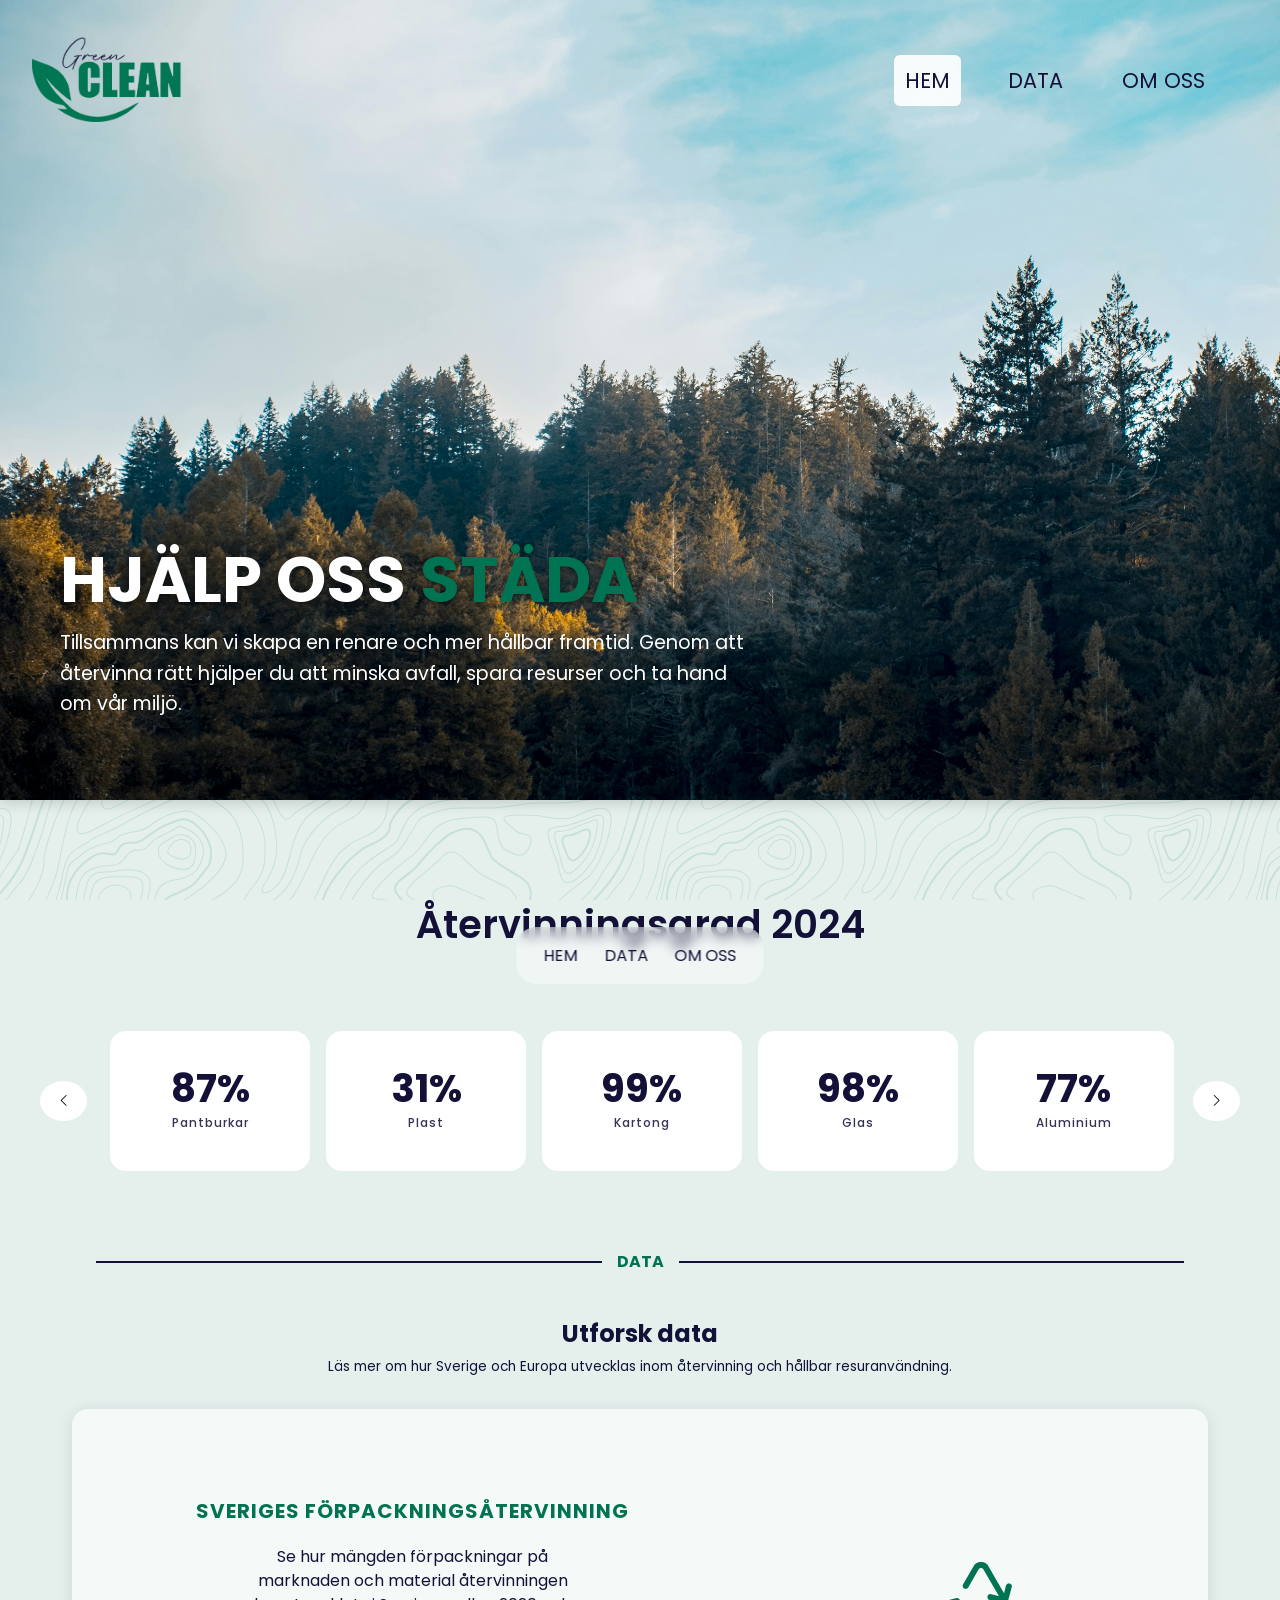
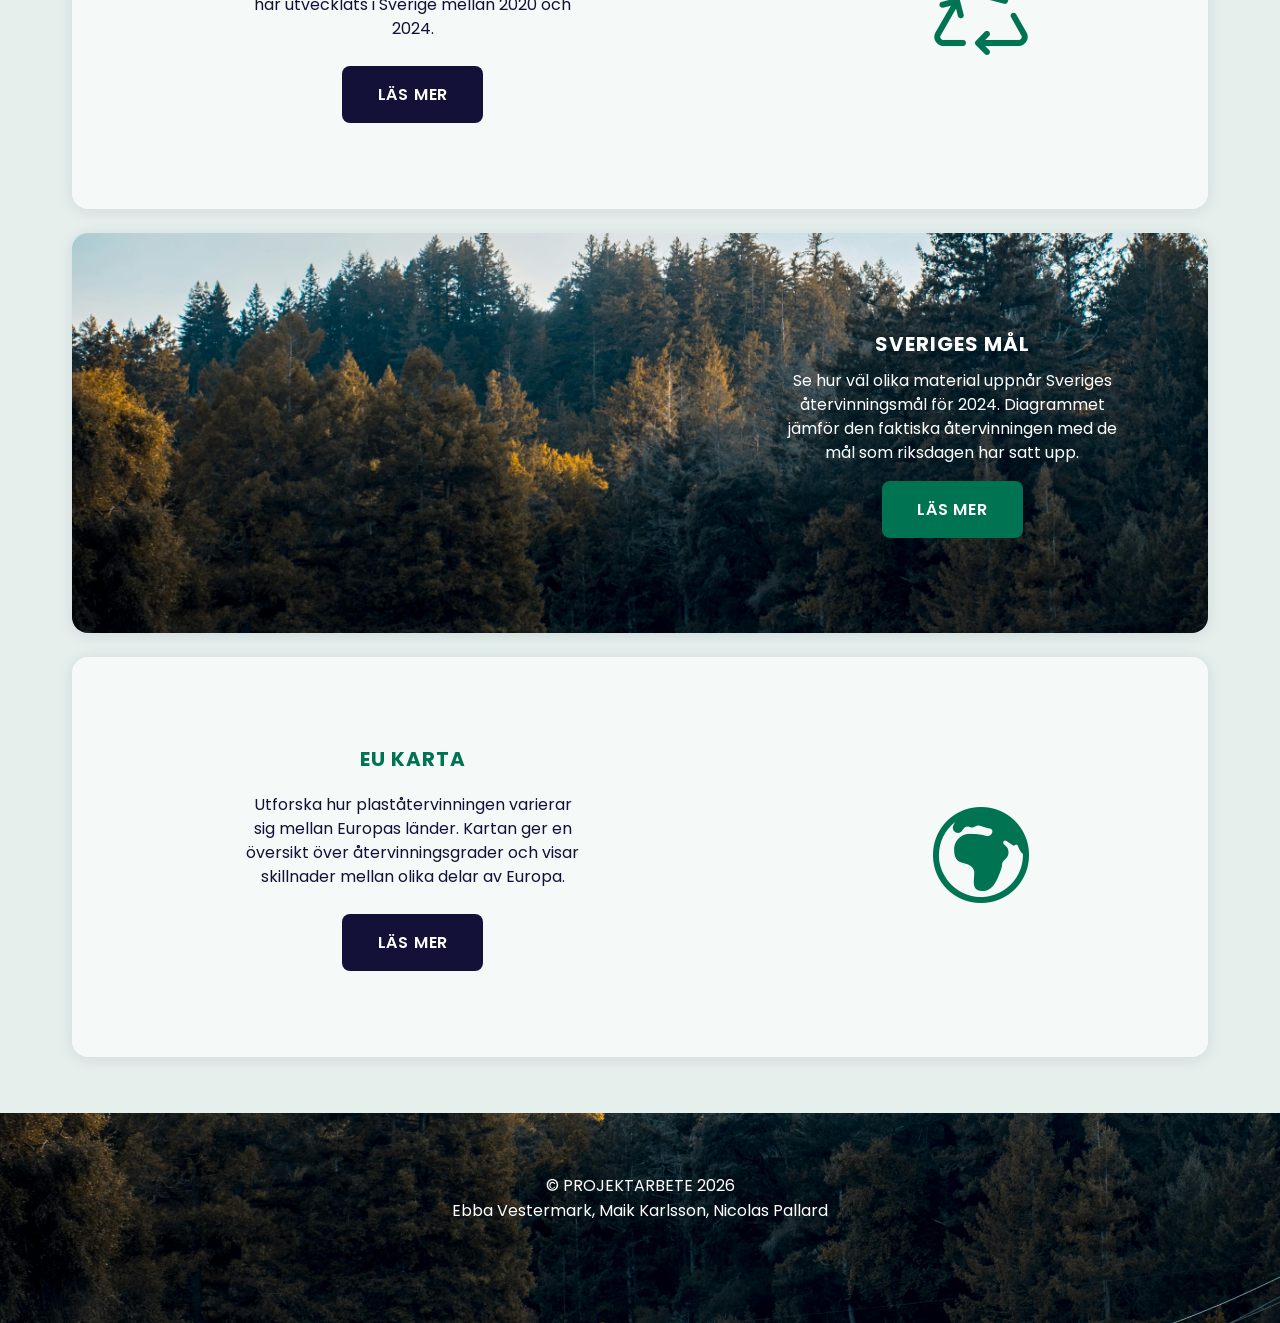
==== commit 754abdc0: "rensat" ====
--- a/index.html
+++ b/index.html
@@ -3,7 +3,7 @@
 <head>
   <meta charset="UTF-8">
   <meta name="viewport" content="width=device-width, initial-scale=1.0">
-  <title>Green Clean Data</title>
+  <title>Green Clean Hem</title>
   <link rel="stylesheet" href="style.css">
 
   <link rel="preconnect" href="https://fonts.googleapis.com">
--- a/style.css
+++ b/style.css
@@ -10,6 +10,8 @@
   background-image: url("data:image/svg+xml,%3Csvg xmlns='http://www.w3.org/2000/svg' width='600' height='600' viewBox='0 0 600 600'%3E%3Cpath fill='%23007353' fill-opacity='0.13' d='M600 325.1v-1.17c-6.5 3.83-13.06 7.64-14.68 8.64-10.6 6.56-18.57 12.56-24.68 19.09-5.58 5.95-12.44 10.06-22.42 14.15-1.45.6-2.96 1.2-4.83 1.9l-4.75 1.82c-9.78 3.75-14.8 6.27-18.98 10.1-4.23 3.88-9.65 6.6-16.77 8.84-1.95.6-3.99 1.17-6.47 1.8l-6.14 1.53c-5.29 1.35-8.3 2.37-10.54 3.78-3.08 1.92-6.63 3.26-12.74 5.03a384.1 384.1 0 0 1-4.82 1.36c-2.04.58-3.6 1.04-5.17 1.52a110.03 110.03 0 0 0-11.2 4.05c-2.7 1.15-5.5 3.93-8.78 8.4a157.68 157.68 0 0 0-6.15 9.2c-5.75 9.07-7.58 11.74-10.24 14.51a50.97 50.97 0 0 1-4.6 4.22c-2.33 1.9-10.39 7.54-11.81 8.74a14.68 14.68 0 0 0-3.67 4.15c-1.24 2.3-1.9 4.57-2.78 8.87-2.17 10.61-3.52 14.81-8.2 22.1-4.07 6.33-6.8 9.88-9.83 12.99-.47.48-.95.96-1.5 1.48l-3.75 3.56c-1.67 1.6-3.18 3.12-4.86 4.9a42.44 42.44 0 0 0-9.89 16.94c-2.5 8.13-2.72 15.47-1.76 27.22.47 5.82.51 6.36.51 8.18 0 10.51.12 17.53.63 25.78.24 4.05.56 7.8.97 11.22h.9c-1.13-9.58-1.5-21.83-1.5-37 0-1.86-.04-2.4-.52-8.26-.94-11.63-.72-18.87 1.73-26.85a41.44 41.44 0 0 1 9.65-16.55c1.67-1.76 3.18-3.27 4.83-4.85.63-.6 3.13-2.96 3.75-3.57a71.6 71.6 0 0 0 1.52-1.5c3.09-3.16 5.86-6.76 9.96-13.15 4.77-7.42 6.15-11.71 8.34-22.44.86-4.21 1.5-6.4 2.68-8.6.68-1.25 1.79-2.48 3.43-3.86 1.38-1.15 9.43-6.8 11.8-8.72 1.71-1.4 3.26-2.81 4.7-4.3 2.72-2.85 4.56-5.54 10.36-14.67a156.9 156.9 0 0 1 6.1-9.15c3.2-4.33 5.9-7.01 8.37-8.07 3.5-1.5 7.06-2.77 11.1-4.02a233.84 233.84 0 0 1 7.6-2.2l2.38-.67c6.19-1.79 9.81-3.16 12.98-5.15 2.14-1.33 5.08-2.33 10.27-3.65l6.14-1.53c2.5-.63 4.55-1.2 6.52-1.82 7.24-2.27 12.79-5.06 17.15-9.05 4.05-3.72 9-6.2 18.66-9.9l4.75-1.82c1.87-.72 3.39-1.31 4.85-1.91 10.1-4.15 17.07-8.32 22.76-14.4 6.05-6.45 13.95-12.4 24.49-18.92 1.56-.96 7.82-4.6 14.15-8.33v-64.58c-4 8.15-8.52 14.85-12.7 17.9-2.51 1.82-5.38 4.02-9.04 6.92a1063.87 1063.87 0 0 0-6.23 4.98l-1.27 1.02a2309.25 2309.25 0 0 1-4.87 3.9c-7.55 6-12.9 10.05-17.61 13.19-3.1 2.06-3.86 2.78-8.06 7.13-5.84 6.07-11.72 8.62-29.15 10.95-11.3 1.5-20.04 4.91-30.75 11.07-1.65.94-7.27 4.27-6.97 4.1-2.7 1.58-4.69 2.69-6.64 3.66-5.63 2.8-10.47 4.17-15.71 4.17-17.13 0-41.44 11.51-51.63 22.83-12.05 13.4-31.42 27.7-45.25 31.16-7.4 1.85-11.85 7.05-14.04 14.69-1.26 4.4-1.58 8.28-1.58 13.82 0 .82.01.98.24 3.63.45 5.18.35 8.72-.77 13.26-1.53 6.2-4.89 12.6-10.59 19.43-13.87 16.65-22.88 46.58-22.88 71.68 0 2.39.02 4.26.06 8.75.12 10.8.1 15.8-.22 21.95-.56 11.18-2.09 20.73-5 29.3h-1.05c2.94-8.56 4.49-18.12 5.05-29.35.31-6.13.34-11.1.22-21.9-.04-4.48-.06-6.36-.06-8.75 0-25.32 9.07-55.47 23.12-72.32 5.6-6.72 8.88-12.99 10.38-19.03 1.09-4.4 1.18-7.85.74-12.93-.23-2.7-.24-2.86-.24-3.72 0-5.62.32-9.57 1.62-14.1 2.28-7.95 6.97-13.44 14.76-15.39 13.6-3.4 32.82-17.59 44.75-30.84C409 360.14 433.58 348.5 451 348.5c5.07 0 9.77-1.33 15.26-4.07 1.93-.96 3.9-2.05 6.58-3.62-.3.18 5.33-3.16 6.98-4.11 10.82-6.21 19.66-9.67 31.11-11.2 17.23-2.3 22.9-4.75 28.57-10.64 4.25-4.41 5.04-5.16 8.22-7.28 4.68-3.11 10.01-7.14 17.55-13.14a1113.33 1113.33 0 0 0 4.86-3.89l1.28-1.02a4668.54 4668.54 0 0 1 6.23-4.98c3.67-2.9 6.55-5.12 9.07-6.95 4.37-3.19 9.16-10.56 13.29-19.4v66.9zm0-116.23c-.62.01-1.27.06-1.95.13-6.13.63-13.83 3.45-21.83 7.45-3.64 1.82-8.46 2.67-14.17 2.71-4.7.04-9.72-.47-14.73-1.33-1.7-.3-3.26-.61-4.67-.93a31.55 31.55 0 0 0-3.55-.57 273.4 273.4 0 0 0-16.66-.88c-10.42-.16-17.2.74-17.97 2.73-.38.97.6 2.55 3.03 4.87 1.01.97 2.22 2.03 4.04 3.55a1746.07 1746.07 0 0 0 4.79 4.02c1.39 1.2 3.1 1.92 5.5 2.5.7.16.86.2 2.64.54 3.53.7 5.03 1.25 6.15 2.63 1.41 1.76 1.4 4.54-.15 8.88-2.44 6.83-5.72 10.05-10.19 10.33-3.63.23-7.6-1.29-14.52-5.06-4.53-2.47-6.82-7.3-8.32-15.26-.17-.87-.32-1.78-.5-2.86l-.43-2.76c-1.05-6.58-1.9-9.2-3.73-10.11-.81-.4-1.59-.74-2.36-1-2.27-.77-4.6-1.02-8.1-.92-2.29.07-14.7 1-13.77.93-20.55 1.37-28.8 5.05-37.09 14.99a133.07 133.07 0 0 0-4.25 5.44l-2.3 3.09-2.51 3.32c-4.1 5.36-7.06 8.48-10.39 11.12-.65.52-1.33 1.04-2.13 1.62l-4.11 2.94a106.8 106.8 0 0 0-5.16 3.99c-4.55 3.74-9.74 8.6-16.25 15.38-8.25 8.58-11.78 13.54-11.7 15.95.07 1.65 1.64 2.11 6.79 2.38 1.61.09 2.15.12 2.98.2 2.95.24 5.09.73 6.81 1.68 7.48 4.15 11.63 7.26 13.95 11.58 3.3 6.15.8 12.88-8.89 20.26-8.28 6.3-11.1 10.37-11.31 14.96-.06 1.17 0 1.93.26 4.43.69 6.47.25 10.65-2.8 17.42a44.23 44.23 0 0 1-4.16 7.53c-2.82 3.97-5.47 5.74-10.6 7.69-.43.16-3.34 1.23-4.27 1.59-1.8.68-3.38 1.36-5.01 2.14-4.18 2-8.4 4.6-13.1 8.24-8.44 6.51-13.23 14.56-15.98 25.06-1.1 4.2-1.55 6.81-2.8 15.21-1.26 8.6-2.17 12.64-4.08 16.55-2.1 4.28-11.93 26.59-12.97 28.88a382.7 382.7 0 0 1-6.37 13.41c-4.07 8.11-7.61 14.07-10.73 17.81-5.38 6.46-8.98 14.37-13.77 28.42a810.14 810.14 0 0 0-1.89 5.6c-1.8 5.35-2.96 8.6-4.26 11.85-6.13 15.32-25.43 26.31-46.46 26.31-11.2 0-20.58-2.74-31.02-8.55-5.6-3.13-4.55-2.42-22.26-14.54-14.33-9.8-17.7-10.73-20.47-6.9-.37.5-1.81 2.74-1.83 2.77a52.24 52.24 0 0 1-4.94 5.9c-.73.79-5.52 5.87-6.97 7.45-2.38 2.6-4.3 4.81-5.98 6.93a45.6 45.6 0 0 0-5.08 7.66c-1.29 2.57-1.9 5.25-2.66 10.6a997.6 997.6 0 0 1-.46 3.18h-1l.47-3.32c.77-5.45 1.4-8.2 2.75-10.9a46.54 46.54 0 0 1 5.2-7.84c1.7-2.14 3.63-4.38 6.03-6.98 1.45-1.59 6.24-6.68 6.96-7.46a51.58 51.58 0 0 0 4.84-5.78s1.47-2.26 1.86-2.8c3.25-4.5 7.08-3.44 21.84 6.67 17.67 12.08 16.62 11.38 22.19 14.48 10.3 5.73 19.5 8.43 30.53 8.43 20.65 0 39.57-10.77 45.54-25.69a219.7 219.7 0 0 0 4.24-11.8 6752.32 6752.32 0 0 0 1.88-5.6c4.83-14.16 8.47-22.14 13.96-28.73 3.05-3.66 6.56-9.57 10.6-17.61 1.97-3.93 4.04-8.31 6.35-13.38 1.03-2.28 10.88-24.61 12.98-28.91 1.85-3.79 2.75-7.76 4-16.25 1.24-8.44 1.7-11.07 2.81-15.32 2.8-10.7 7.71-18.94 16.33-25.6a73.18 73.18 0 0 1 13.29-8.35c1.66-.8 3.27-1.48 5.08-2.18.94-.36 3.86-1.43 4.28-1.59 4.95-1.88 7.44-3.55 10.14-7.33 1.35-1.9 2.68-4.3 4.06-7.37 2.97-6.58 3.39-10.59 2.72-16.9a27.13 27.13 0 0 1-.27-4.58c.22-4.94 3.21-9.24 11.7-15.7 9.33-7.11 11.66-13.34 8.62-19-2.2-4.09-6.25-7.12-13.55-11.17-1.57-.88-3.6-1.33-6.42-1.57-.8-.07-1.34-.1-2.95-.19-5.77-.3-7.63-.85-7.72-3.34-.1-2.81 3.5-7.87 11.97-16.69 6.53-6.8 11.75-11.69 16.33-15.45 1.79-1.47 3.42-2.72 5.2-4.03l4.12-2.94c.79-.58 1.46-1.08 2.1-1.59 3.26-2.6 6.16-5.65 10.21-10.94a383.2 383.2 0 0 0 2.5-3.32l2.31-3.09c1.8-2.39 3.04-4 4.29-5.48 8.47-10.17 16.98-13.96 37.27-15.3-.44.02 12-.9 14.32-.98 3.62-.1 6.05.16 8.46.98.8.27 1.62.62 2.47 1.04 2.27 1.14 3.17 3.87 4.27 10.85l.44 2.76c.17 1.07.33 1.97.5 2.83 1.44 7.69 3.62 12.29 7.8 14.57 6.76 3.68 10.6 5.15 13.99 4.94 4-.25 6.99-3.17 9.3-9.67 1.45-4.04 1.46-6.49.32-7.92-.9-1.12-2.28-1.62-5.57-2.27a55.8 55.8 0 0 1-2.67-.55c-2.54-.6-4.39-1.4-5.93-2.71a252.63 252.63 0 0 0-4.78-4.01 84.35 84.35 0 0 1-4.08-3.6c-2.73-2.6-3.86-4.43-3.28-5.95 1.02-2.64 7.82-3.54 18.93-3.37a230.56 230.56 0 0 1 16.73.88c2.76.39 3.2.49 3.68.6 1.4.3 2.95.62 4.62.91a82.9 82.9 0 0 0 14.56 1.32c5.56-.04 10.24-.86 13.73-2.6 8.1-4.05 15.89-6.9 22.17-7.56.7-.07 1.4-.11 2.05-.13v1zm0-100.94v1.5c-8.62 16.05-17.27 29.55-23.65 35.92-3.19 3.2-7.62 4.9-13.54 5.56-4.45.48-8.28.4-19.18-.2-9.91-.55-15.32-.44-20.52.78a84.05 84.05 0 0 1-15 2.11l-2.25.14c-12.49.75-19.37 1.78-32.72 5.74-4.5 1.33-9.27 2.49-14.3 3.48a246.27 246.27 0 0 1-32.6 3.97c-7.56.45-13.21.57-20.24.57-5.4 0-11.9 1.61-18 5.18-8.3 4.87-15.06 12.87-19.53 24.5a68.57 68.57 0 0 1-4.56 9.8c-3.6 6.2-6.92 8.99-13.38 12.18l-4.03 1.96a64.48 64.48 0 0 0-15.16 10.25c-8.2 7.33-13.72 16.63-22.54 35.6l-2.08 4.49c-7.3 15.7-11.5 23.3-17.35 29.87-7.7 8.66-20.25 14.42-40.31 20.08-4.37 1.23-19.04 5.08-19.24 5.13-6.92 1.87-11.68 3.34-15.63 4.92-10.55 4.22-18.71 10.52-36.38 26.52l-1.7 1.54c-8.58 7.76-13.41 11.9-18.81 15.88-3.95 2.9-8 5.67-12.97 8.91-2.06 1.34-10.3 6.6-12.33 7.94-11.52 7.5-18.53 13.04-24.62 20.08a62.01 62.01 0 0 0-6.44 8.85c-4.13 6.91-6.27 13.15-9.2 25.11l-1.54 6.26c-.6 2.45-1.15 4.54-1.72 6.58-2.97 10.7-6.9 17.36-14.78 26.91L69.6 491a148.51 148.51 0 0 0-4.19 5.3 23.9 23.9 0 0 0-3.44 6.28c-1.16 3.23-1.52 5.9-1.87 11.94-.58 10.05-1.42 15.04-4.63 22.67-1.57 3.72-5.66 14.02-6.41 15.8a73.46 73.46 0 0 1-3.57 7.4c-2.88 5.14-6.71 10.12-13.12 16.95-5.96 6.36-8.87 10.9-10.61 16a56.88 56.88 0 0 0-1.38 4.82l-.46 1.84h-1.03l.52-2.08c.52-2.09.92-3.49 1.4-4.9 1.8-5.25 4.78-9.9 10.84-16.36 6.35-6.78 10.13-11.7 12.97-16.77a72.5 72.5 0 0 0 3.52-7.29c.75-1.76 4.84-12.06 6.4-15.8 3.17-7.5 3.99-12.4 4.56-22.33.35-6.14.72-8.88 1.93-12.23a24.9 24.9 0 0 1 3.58-6.54c1.27-1.7 2.6-3.37 4.22-5.34l4.11-4.95c7.8-9.46 11.66-16 14.59-26.54.56-2.04 1.1-4.12 1.71-6.56l1.53-6.26c2.96-12.04 5.13-18.36 9.32-25.39 1.84-3.08 4-6.05 6.54-8.99 6.17-7.12 13.24-12.7 24.83-20.26 2.05-1.33 10.28-6.6 12.33-7.94 4.96-3.22 9-5.98 12.92-8.87 5.37-3.95 10.19-8.08 18.74-15.82l1.7-1.54c17.76-16.09 25.98-22.43 36.67-26.7 4-1.6 8.8-3.09 15.75-4.96.21-.06 14.87-3.9 19.22-5.13 19.9-5.61 32.32-11.31 39.85-19.78 5.76-6.48 9.93-14.02 17.18-29.64l2.09-4.5c8.87-19.07 14.44-28.46 22.77-35.9a65.48 65.48 0 0 1 15.38-10.4l4.04-1.97c6.3-3.1 9.47-5.77 12.96-11.77a67.6 67.6 0 0 0 4.48-9.67c4.56-11.84 11.47-20.02 19.97-25 6.25-3.66 12.93-5.32 18.5-5.32 7.01 0 12.65-.12 20.17-.57a245.3 245.3 0 0 0 32.47-3.96c5-.98 9.75-2.13 14.22-3.45 13.43-3.98 20.38-5.02 32.94-5.78l2.24-.14c5.76-.37 9.8-.9 14.85-2.09 5.31-1.25 10.79-1.35 22.6-.7 9.04.5 12.84.58 17.21.1 5.71-.62 9.94-2.26 12.95-5.26 6.44-6.45 15.3-20.37 24.35-36.72zm0 450.21c-1.28-4.6-2.2-10.55-3.33-20.25l-.24-2.04-.23-2.03c-1.82-15.7-3.07-21.98-5.55-24.47-2.46-2.46-3.04-5.03-2.52-8.64.1-.6.18-1.1.39-2.15.69-3.54.77-5.04.08-6.84-.91-2.38-3.31-4.41-7.79-6.26-5.08-2.09-6.52-4.84-4.89-8.44.66-1.45 1.79-3.02 3.52-5.01 1.04-1.2 5.48-5.96 5.08-5.53 6.15-6.7 8.98-11.34 8.98-16.48a15.2 15.2 0 0 1 6.5-12.89v1.26a14.17 14.17 0 0 0-5.5 11.63c0 5.47-2.93 10.29-9.24 17.16.38-.42-4.04 4.33-5.07 5.5-1.67 1.93-2.75 3.43-3.36 4.77-1.37 3.04-.23 5.22 4.36 7.1 4.71 1.95 7.32 4.16 8.34 6.83.78 2.04.7 3.67-.03 7.4-.2 1.03-.3 1.51-.38 2.09-.48 3.33.03 5.59 2.23 7.8 2.74 2.74 3.98 8.96 5.84 25.06l.24 2.03.23 2.04c.82 7.01 1.53 12.06 2.34 16.03v4.33zm0-62.16c-1.4-3.13-4.43-9.9-4.95-11.17-1.02-2.53-1.25-3.8-.91-5.18.2-.84 2.05-4.68 2.32-5.33a70.79 70.79 0 0 0 3.54-11.2v3.99a62.82 62.82 0 0 1-2.62 7.6c-.31.75-2.09 4.46-2.27 5.18-.28 1.12-.08 2.22.87 4.57.41 1.02 2.5 5.7 4.02 9.09v2.45zm0-85.09c-1.65 1.66-3.66 2.9-6.4 4.13-.25.1-13.97 5.47-20.4 8.43-9.35 4.32-16.7 5.9-23.03 5.25-5.08-.53-9.02-2.25-14.77-5.92l-3.2-2.07a77.4 77.4 0 0 0-5.44-3.27c-4.05-2.18-3.25-5.8 1.47-10.47 3.71-3.68 9.6-7.93 18.73-13.8l4.46-2.82c17.95-11.33 18.22-11.5 22.27-14.74 11.25-9 19.69-14.02 26.31-15.1v1.02c-6.37 1.1-14.62 6-25.69 14.86-4.1 3.28-4.34 3.44-22.36 14.8a652.4 652.4 0 0 0-4.45 2.83c-9.07 5.83-14.92 10.05-18.57 13.66-4.31 4.28-4.95 7.13-1.7 8.88 1.7.91 3.29 1.88 5.5 3.3l3.2 2.08c5.64 3.59 9.45 5.25 14.34 5.76 6.13.64 13.32-.9 22.52-5.15 6.46-2.98 20.18-8.35 20.4-8.44 3.04-1.37 5.1-2.71 6.81-4.69v1.47zm0-41.37v1c-6.56.26-12.11 3.13-19.71 9.08l-4.63 3.68a51.87 51.87 0 0 1-4.4 3.14c-.82.52-5.51 3.33-6.22 3.76-3.31 2-6.15 3.8-8.87 5.6a112.61 112.61 0 0 0-8.16 5.92c-4.61 3.72-7.4 6.9-7.97 9.35-.63 2.67 1.48 4.53 7.05 5.46 10.7 1.78 20.92-.05 30.45-4.65a61.96 61.96 0 0 0 17.1-12.2 41.8 41.8 0 0 0 5.36-7.42v1.92a38.94 38.94 0 0 1-4.64 6.19 62.95 62.95 0 0 1-17.39 12.41c-9.7 4.68-20.13 6.55-31.05 4.73-6.06-1-8.65-3.29-7.85-6.67.64-2.74 3.53-6.05 8.31-9.9 2.35-1.9 5.1-3.88 8.24-5.97 2.73-1.82 5.58-3.61 8.9-5.62.72-.44 5.4-3.24 6.22-3.75 1.26-.8 2.6-1.76 4.3-3.09.8-.62 3.9-3.1 4.63-3.67 7.77-6.1 13.49-9.04 20.33-9.3zm0-154.6v1c-1.75-.24-4.3.23-7.82 1.55-10.01 3.75-13.8 5.07-19.15 6.76-1.78.56-2.63.83-3.87 1.24-1.48.5-3.16.76-6.74 1.16a1550.34 1550.34 0 0 0-2.64.3c-7.8.94-11.28 2.47-11.28 6.07 0 4.45 2.89 13.18 7.96 25.81a57.34 57.34 0 0 1 2.33 7.6 258.32 258.32 0 0 1 .84 3.46c1.86 7.62 3.17 10.71 5.56 11.67 2.21.88 4.7.6 7.47-.72 3.48-1.69 7.22-4.94 11.2-9.47 1.52-1.7 2.97-3.49 4.59-5.57l3.16-4.1c2.59-3.23 6.07-12.21 8.39-20.23v3.45c-2.29 7.2-5.27 14.5-7.61 17.41-.44.55-2.67 3.46-3.15 4.09-1.63 2.1-3.1 3.9-4.62 5.62-4.08 4.61-7.9 7.94-11.53 9.7-2.99 1.44-5.77 1.75-8.28.74-2.84-1.13-4.2-4.34-6.15-12.35a2097.48 2097.48 0 0 1-.84-3.46c-.8-3.2-1.47-5.45-2.28-7.46-5.14-12.8-8.04-21.55-8.04-26.19 0-4.37 3.84-6.06 12.16-7.07a160.9 160.9 0 0 1 2.65-.3c3.5-.39 5.15-.64 6.53-1.1 1.26-.42 2.1-.7 3.88-1.26 5.34-1.68 9.11-3 19.1-6.74 3.53-1.32 6.22-1.84 8.18-1.61zM0 292c10.13-11.31 18.13-23.2 23.07-35.39 3.3-8.14 6.09-16.12 10.81-30.55l1.59-4.84c6.53-19.94 10.11-29.82 14.77-39.56 6.07-12.72 12.55-21.18 20.27-25.54 6.66-3.76 10.2-7.86 12.22-13.15a46.6 46.6 0 0 0 1.86-6.58c1.23-5.2 2.05-7.59 3.93-10.36 2.45-3.62 6.27-6.53 12.1-8.96 15.78-6.58 16.73-7.04 18.05-9.01.65-.98.83-2.15.74-4.51-.03-.73-.23-3.82-.24-4A93.8 93.8 0 0 1 119 94c0-10.04.18-11.37 2.37-13.15.52-.42 1.13-.8 2.07-1.3.27-.14 2.18-1.12 2.84-1.48a68.4 68.4 0 0 0 9.12-5.87c2.06-1.54 2.64-2.14 8.01-7.93 3.78-4.09 6.21-6.36 8.96-8.12 3.64-2.33 7.2-3.12 10.9-2.11 4.4 1.2 10.81 2 18.78 2.46 6.9.4 12.9.5 21.95.5 4.87 0 8.97.47 15.4 1.57 7.77 1.33 9.3 1.54 12.38 1.54 4.05 0 7.43-.88 10.68-2.95 5.06-3.22 8.11-4.67 11.2-5.2 3.62-.64 4.77-.46 16.55 2.06 17.26 3.7 30.85 1.36 41.06-9.7 5.1-5.53 5.48-8.9 3.48-14.8-.83-2.42-1.03-3.1-1.17-4.3-.29-2.52.5-4.71 2.71-6.93 2.65-2.65 4.72-9.17 6.22-18.29h2.03c-1.56 9.71-3.77 16.65-6.83 19.7-1.79 1.8-2.36 3.39-2.14 5.28.11 1 .3 1.63 1.07 3.9 2.22 6.53 1.76 10.66-3.9 16.8-10.77 11.66-25.07 14.13-42.95 10.3-11.42-2.45-12.55-2.62-15.78-2.06-2.77.48-5.62 1.84-10.47 4.92a20.93 20.93 0 0 1-11.76 3.27c-3.25 0-4.81-.22-12.73-1.57C212.74 59.46 208.73 59 204 59c-9.1 0-15.11-.1-22.07-.5-8.09-.47-14.62-1.29-19.2-2.54-5.62-1.53-10.17 1.38-17.85 9.66-5.5 5.94-6.08 6.53-8.28 8.18a70.38 70.38 0 0 1-9.38 6.03c-.68.37-2.58 1.35-2.84 1.49-.84.44-1.35.76-1.75 1.08C121.16 83.6 121 84.8 121 94c0 1.85.06 3.54.17 5.44 0 .17.2 3.28.24 4.03.1 2.75-.13 4.29-1.08 5.71-1.67 2.5-2.27 2.8-18.95 9.74-5.48 2.29-8.99 4.96-11.2 8.24-1.71 2.51-2.47 4.73-3.64 9.7-.83 3.5-1.21 4.92-1.94 6.83-2.18 5.73-6.05 10.19-13.1 14.18-7.3 4.12-13.55 12.28-19.46 24.66-4.6 9.64-8.17 19.46-14.67 39.32l-1.58 4.84c-4.75 14.47-7.54 22.48-10.86 30.69-5.28 13.01-13.95 25.65-24.93 37.6v-2.97zm0 78v-.5l1-.01c6.32 0 7.47 5.2 4.6 13.36a60.36 60.36 0 0 1-5.6 11.3v-1.92a57.76 57.76 0 0 0 4.65-9.72c2.69-7.6 1.71-12.02-3.65-12.02-.34 0-.67 0-1 .02v-46.59a340.96 340.96 0 0 0 13.71-8.34c13.66-9.46 29.79-37.6 29.79-53.59 0-18.1 21.57-72.64 32.23-79.42 12.71-8.09 32.24-27.96 35.8-37.75 1.93-5.3 5.5-7.27 14.42-9.37 6.15-1.44 8.64-2.42 10.67-4.79 1.5-1.74 2.72-4.79 4.33-10.3.23-.78 1.9-6.68 2.43-8.46 3.62-12.08 7.3-18.49 13.47-20.39 2.5-.76 3.03-.98 9.74-3.7 7.49-3.03 11.97-4.43 17.12-4.92 6.75-.65 13.13.75 19.55 4.67 5.43 3.32 12.19 4.72 20.17 4.56 6.03-.12 12.2-1.07 19.83-2.8 1.82-.4 7.38-1.74 8.26-1.94 2.69-.6 4.34-.89 5.48-.89 4.97 0 8.93-.05 14.2-.27 7.9-.32 15.56-.92 22.75-1.88 8.5-1.14 15.9-2.73 21.88-4.82 18.9-6.62 32.64-18.3 33.67-27.59.29-2.56.4-2.96 2.79-11.11 2.33-7.95 3.21-12.93 2.72-18.23-.2-2.24-.69-4.38-1.48-6.42-1.5-3.92-2.63-9.4-3.43-16.18h.9c.77 6.47 1.89 11.72 3.47 15.82a24.93 24.93 0 0 1 1.54 6.69c.5 5.46-.4 10.54-2.77 18.6-2.36 8.06-2.47 8.47-2.74 10.95-1.09 9.75-15.1 21.68-34.33 28.41-6.06 2.12-13.52 3.72-22.09 4.87-7.22.96-14.92 1.57-22.83 1.89-5.3.21-9.27.27-14.25.27-1.04 0-2.64.27-5.26.87-.87.2-6.43 1.53-8.26 1.94-7.68 1.73-13.92 2.7-20.03 2.82-8.15.17-15.1-1.27-20.71-4.7-6.23-3.81-12.4-5.16-18.93-4.54-5.04.48-9.44 1.86-16.84 4.86-6.75 2.74-7.29 2.95-9.82 3.73-5.73 1.76-9.28 7.96-12.81 19.72-.53 1.77-2.2 7.66-2.43 8.46-1.66 5.65-2.91 8.78-4.53 10.67-2.22 2.58-4.84 3.62-12.01 5.3-7.8 1.83-11.13 3.66-12.9 8.54-3.65 10.04-23.32 30.06-36.2 38.25C65.94 190 44.5 244.2 44.5 262c0 16.34-16.3 44.78-30.22 54.41-2.14 1.48-8.24 5.12-14.28 8.68v-1.16 46.09zm0-173.7v-1.11c7.42-3.82 14.55-10.23 21.84-18.98 3.8-4.56 14.21-18.78 15.79-20.55 1.8-2.04 4.06-3.96 7.42-6.45 1.08-.8 4.92-3.57 5.49-3.99 9.36-6.85 14-11.96 15.98-19.36.8-2.98 1.54-6.78 2.46-12.3.23-1.44 2-12.46 2.56-15.79 2.87-16.77 5.73-26.79 10.07-32.1C92.46 52.43 101.5 38.13 101.5 33c0-2.54.34-3.35 6.05-15.71.68-1.49 1.25-2.74 1.77-3.93 2.5-5.75 3.9-10.04 4.14-13.36h1c-.23 3.48-1.66 7.87-4.23 13.76-.52 1.2-1.09 2.45-1.78 3.95-5.54 12.01-5.95 12.99-5.95 15.29 0 5.47-9.09 19.84-20.11 33.31-4.2 5.12-7.03 15.06-9.86 31.64-.57 3.33-2.33 14.33-2.57 15.78-.92 5.56-1.67 9.38-2.48 12.4-2.05 7.68-6.82 12.93-16.35 19.91l-5.49 3.98c-3.3 2.45-5.51 4.34-7.27 6.31-1.53 1.73-11.94 15.93-15.76 20.53-7.52 9.02-14.88 15.6-22.61 19.46zm0 361.83v-4.33c.48 2.36 1 4.35 1.6 6.15 2 6.03 4.6 8.26 8.19 6.59C28.76 557.69 43.5 542.4 43.5 527c0-16.2 6.37-31.99 17.1-46.3 1.88-2.5 3.66-4.4 5.53-6 .73-.62 1.45-1.18 2.3-1.8l2-1.43c3.68-2.68 5.32-5.28 7.08-12.59.75-3.07 1.38-5.02 4.2-13.26l.63-1.88c3.24-9.58 4.56-14.97 4.17-18.65-.48-4.43-3.8-5.23-11.3-1.64a81.12 81.12 0 0 1-9.15 3.7c-13.89 4.67-26.96 5.8-42.66 5.42l-1.95-.05-1.45-.02a39.8 39.8 0 0 0-15.05 2.96A21.81 21.81 0 0 0 0 438.37v-1.26a23.55 23.55 0 0 1 4.55-2.57 40.77 40.77 0 0 1 16.92-3.02l1.95.05c15.6.38 28.57-.75 42.32-5.37a80.12 80.12 0 0 0 9.04-3.65c8.04-3.84 12.16-2.85 12.72 2.43.42 3.89-.92 9.34-4.21 19.08l-.64 1.88c-2.8 8.2-3.43 10.15-4.16 13.18-1.82 7.52-3.59 10.34-7.47 13.16l-2 1.43c-.84.6-1.54 1.15-2.25 1.75a35.45 35.45 0 0 0-5.37 5.84c-10.61 14.15-16.9 29.74-16.9 45.7 0 15.88-15 31.45-34.29 40.45-4.3 2.01-7.39-.66-9.56-7.18-.23-.68-.44-1.39-.65-2.13zm0-62.16v-2.45l1.46 3.27c2.1 4.8 3.46 10.33 4.26 16.77.66 5.3.84 9.3 1.04 18.5.2 9.32.5 12.75 1.63 15.05 1.28 2.6 3.67 2.35 8.29-1.5 17.14-14.3 21.82-22.9 21.82-38.62 0-7.17 1.1-12.39 3.7-17.68 2.27-4.67 3.65-6.62 13.4-19.62a69.8 69.8 0 0 1 7.6-8.79 44.76 44.76 0 0 1 3.54-3.06c.38-.3.64-.52.89-.74a10.47 10.47 0 0 0 2.63-3.32 35.78 35.78 0 0 0 2.26-5.94l.37-1.2.36-1.15c.29-.91.48-1.55.66-2.16.45-1.53.74-2.68.91-3.66.38-2.2.12-3.49-.85-4.15-2.35-1.61-9.28-.24-23.8 4.94-9.54 3.4-16.12 4.17-27.85 4.26-7.71.06-10.43.4-13.25 2.12-3.48 2.12-5.84 6.4-7.58 14.26-.5 2.2-.99 4.19-1.49 5.98v-3.98l.51-2.22c1.8-8.1 4.28-12.6 8.04-14.9 3.04-1.85 5.86-2.2 13.77-2.26 11.61-.09 18.1-.84 27.51-4.2 14.93-5.32 21.95-6.71 24.7-4.83 1.38.94 1.71 2.6 1.28 5.15a33.69 33.69 0 0 1-.94 3.78l-.66 2.17-.36 1.15-.37 1.2a36.64 36.64 0 0 1-2.33 6.1c-.8 1.53-1.61 2.52-2.86 3.61l-.92.77-1.02.83c-.9.74-1.65 1.4-2.47 2.18a68.84 68.84 0 0 0-7.48 8.66c-9.7 12.93-11.07 14.87-13.31 19.46-2.52 5.15-3.59 10.22-3.59 17.24 0 16.04-4.82 24.91-22.18 39.38-5.04 4.2-8.18 4.55-9.83 1.18-1.22-2.5-1.52-5.94-1.73-15.47-.2-9.16-.38-13.15-1.03-18.4-.79-6.34-2.12-11.8-4.19-16.49L0 495.98zM379.27 0h1.04l1.5 5.26c3.28 11.56 4.89 19.33 5.26 27.8.49 11.01-1.52 21.26-6.63 31.17-7.8 15.13-20.47 26.5-36.22 34.1-12.38 5.96-26.12 9.17-36.22 9.17-6.84 0-17.24 1.38-37.27 4.62l-2.27.37c-24.5 3.99-31.65 5-37.46 5-3.49 0-4.08-.08-19.54-2.8-3.56-.64-6.32-1.1-9-1.5-20.23-2.96-31-1.2-31.96 7.86-.1.85-.18 1.72-.29 2.81l-.27 2.73c-1.1 10.9-2.02 15.73-4.31 19.96-2.9 5.34-7.77 7.95-15.63 7.95-10.2 0-12.92.6-15.5 3.17.52-.51-5.03 5.85-8.16 8.7-2.75 2.5-14.32 12.55-15.77 13.83a341.27 341.27 0 0 0-6.54 5.92c-6.97 6.49-11.81 11.76-14.6 16.15-5.92 9.3-10.48 18.04-11.69 24.08-1.66 8.3 3.67 9.54 19.02 1.21a626.23 626.23 0 0 1 44.54-21.9c3.5-1.56 14.04-6.2 15.68-6.95 5.05-2.25 8.3-3.8 10.78-5.15l1.95-1.07 2.18-1.18c1.76-.94 3.38-1.76 5-2.55 18.1-8.72 34.48-10.46 50.33-1.2 22.89 13.34 38.28 37.02 38.28 56.44 0 19.12-.73 25.13-5.18 33.2a45.32 45.32 0 0 1-4.94 7.12c-6.47 7.77-11.81 16.2-12.76 21.27-1.2 6.34 4.69 7.03 20.17-.05 13.31-6.08 22.4-14.95 28.5-26.32a80.51 80.51 0 0 0 6.1-15.13c.9-2.98 3.17-11.65 3.41-12.48a29.02 29.02 0 0 1 1.75-4.83c7.47-14.93 21.09-30.5 36.25-37.24 7.61-3.38 13-9.65 19.4-20.79.84-1.48 4.26-7.64 5.14-9.17 3.52-6.1 6.22-9.7 9.37-11.98 10.15-7.4 28.7-11.1 50.29-11.1 7.52 0 16.54-1.24 27.51-3.58a420.1 420.1 0 0 0 14.96-3.52c-1.3.33 15.54-3.98 19.42-4.89 14.15-3.33 41.07-5.01 64.11-5.01 17.36 0 27.82-9.23 38.53-38.67 6.62-18.21 6.62-26.37 2.69-34.35l-1.18-2.37A13.36 13.36 0 0 1 587.5 58c0-4.03 0-4.01 2.5-24.56.46-3.73.8-6.74 1.12-9.64.9-8.45 1.38-15.2 1.38-20.8 0-.94-.02-1.94-.04-3h1c.03 1.06.04 2.06.04 3 0 5.65-.48 12.43-1.39 20.9-.3 2.91-.66 5.93-1.11 9.66-2.5 20.45-2.5 20.47-2.5 24.44 0 1.97.45 3.57 1.45 5.68.24.51 1.16 2.35 1.17 2.36 4.06 8.24 4.06 16.68-2.65 35.13-10.84 29.8-21.63 39.33-39.47 39.33-22.96 0-49.83 1.68-63.89 4.99-3.86.9-20.69 5.2-19.4 4.88a421.05 421.05 0 0 1-14.99 3.53c-11.04 2.35-20.11 3.6-27.72 3.6-21.4 0-39.76 3.67-49.7 10.9-3 2.19-5.64 5.7-9.1 11.68-.87 1.52-4.29 7.68-5.14 9.17-6.49 11.3-12 17.71-19.86 21.2-14.9 6.63-28.38 22.03-35.75 36.77a28.17 28.17 0 0 0-1.69 4.67c-.23.8-2.5 9.49-3.4 12.5a81.48 81.48 0 0 1-6.19 15.3c-6.2 11.56-15.44 20.58-28.96 26.76-16.1 7.36-23 6.55-21.58-1.04 1-5.29 6.4-13.83 12.99-21.73a44.33 44.33 0 0 0 4.82-6.96c4.35-7.88 5.06-13.77 5.06-32.72 0-19.04-15.19-42.4-37.72-55.55-15.57-9.08-31.62-7.38-49.45 1.21a132.9 132.9 0 0 0-7.14 3.71l-1.95 1.07a158.83 158.83 0 0 1-10.85 5.19c-1.65.74-12.18 5.38-15.69 6.95a625.25 625.25 0 0 0-44.46 21.86c-15.95 8.66-22.37 7.16-20.48-2.29 1.24-6.2 5.83-15.02 11.82-24.42 2.85-4.48 7.74-9.8 14.77-16.34 1.98-1.85 4.12-3.79 6.56-5.94 1.46-1.29 13.02-11.33 15.75-13.82 3.09-2.8 8.6-9.14 8.14-8.67 2.82-2.82 5.75-3.46 16.2-3.46 7.5 0 12.04-2.43 14.75-7.42 2.2-4.07 3.11-8.84 4.2-19.59l.26-2.73.3-2.81c.56-5.42 4.47-8.5 11.23-9.6 5.44-.88 12.51-.51 21.86.86 2.7.4 5.47.86 9.04 1.49 15.33 2.7 15.96 2.8 19.36 2.8 5.73 0 12.9-1.03 37.3-5l2.27-.36c20.1-3.26 30.52-4.64 37.43-4.64 9.95 0 23.54-3.18 35.78-9.08 15.57-7.5 28.09-18.73 35.78-33.65 5.02-9.75 7-19.82 6.51-30.67-.37-8.37-1.96-16.08-5.23-27.57L379.27 0zm13.68 0h1.02c.78 3.9 1.92 8.7 3.51 14.88 3.63 14.05 3.06 27.03-.75 38.77a61 61 0 0 1-11.35 20.68 138.36 138.36 0 0 1-19.32 18.77c-11.32 9.02-23.36 15.49-35.95 18.39a258.63 258.63 0 0 1-22.57 4.07c-3.17.44-6.36.85-10.3 1.32l-9.39 1.12c-11.53 1.41-17.45 2.55-21.64 4.46-9.28 4.21-28.35 6.04-49.21 6.04-1.37 0-2.8-.12-4.3-.35-2.62-.41-5-1.03-9.14-2.29-7.34-2.21-9.63-2.75-12.63-2.56-3.9.23-6.63 2.29-8.47 6.89-1.86 4.66-2.42 7.53-3.34 14.98-1.1 8.98-2.87 12.12-9.97 14.3a40.12 40.12 0 0 0-6.8 2.66c-.63.33-1.16.64-1.76 1.02l-1.34.86c-1.9 1.14-3.86 1.49-9.25 1.49-3.2 0-8.83-.55-9.51-.39-1.22.28-.75-.14-7.14 6.24-1.5 1.5-3.49 3.18-6.32 5.37-1.52 1.18-7.16 5.43-7.94 6.03-4.96 3.78-8.33 6.6-11.06 9.38-4.88 4.98-6.85 9.15-5.56 12.7 1.34 3.67 4.07 4.42 8.9 2.82a55.72 55.72 0 0 0 7.77-3.48c1.5-.77 7.78-4.13 9.37-4.96a116.8 116.8 0 0 1 12.31-5.68 162.2 162.2 0 0 0 11.04-4.84c2.04-.97 10.74-5.16 13-6.22 4.41-2.1 8.1-3.78 11.65-5.29 17.14-7.3 29.32-9.9 37.67-6.65l5.43 2.1c2.3.88 4.17 1.62 6.02 2.38a150.9 150.9 0 0 1 13.07 6c18.34 9.63 30.35 22.13 34.79 39.87 6.96 27.85 3.6 45.53-8.08 62.4-3.97 5.75-3.52 9.2.06 8.97 4.14-.28 10.21-4.95 15.11-12.52 3.1-4.8 5.1-10.45 8.05-21.53l1.69-6.35c.66-2.47 1.24-4.52 1.83-6.5 4.93-16.56 11-27.28 21.56-34.76 7.15-5.06 23.73-15.5 25.48-16.75 6.74-4.81 10.53-9.44 14.34-18 7.74-17.44 21.09-24.34 44.47-24.34 9.36 0 17.91-1.13 29.53-3.49a624.86 624.86 0 0 0 6.2-1.28c2.4-.5 4.07-.84 5.66-1.13 4.03-.74 7.04-1.1 9.61-1.1 4.44 0 9.39-1 31.39-5.99l2.95-.66c16.34-3.67 25.64-5.35 31.66-5.35 1.54 0 2.4.01 6.4.1 7.8.15 12.27.13 17.33-.2 16.41-1.06 26.73-5.36 29.8-14.56a87.1 87.1 0 0 1 3.55-8.83c-.15.31 2.29-4.96 2.9-6.38 5.38-12.3 5.57-21.92-1.44-39.44a86.4 86.4 0 0 1-5.26-20.72c-1.61-11.98-1.38-23.14.1-40.35l.2-2.12h1l-.2 2.2c-1.48 17.15-1.7 28.24-.11 40.14a85.4 85.4 0 0 0 5.2 20.47c7.1 17.78 6.91 27.67 1.43 40.22-.62 1.43-3.06 6.72-2.91 6.4a86.17 86.17 0 0 0-3.52 8.73c-3.23 9.72-13.9 14.15-30.68 15.24-5.1.33-9.58.35-17.42.2-3.98-.09-4.84-.1-6.37-.1-5.91 0-15.18 1.67-31.44 5.32l-2.95.67c-22.16 5.02-27.05 6.01-31.61 6.01-2.5 0-5.45.36-9.43 1.09-1.58.29-3.25.62-5.64 1.11a4894.21 4894.21 0 0 0-6.2 1.29c-11.68 2.37-20.3 3.51-29.73 3.51-23.02 0-36 6.71-43.53 23.66-3.9 8.8-7.82 13.58-14.7 18.5-1.78 1.27-18.36 11.7-25.48 16.75-10.34 7.32-16.3 17.87-21.19 34.23-.58 1.96-1.15 4-1.82 6.47l-1.69 6.35c-2.98 11.18-5 16.9-8.17 21.81-5.05 7.81-11.37 12.68-15.89 12.98-4.7.31-5.3-4.23-.94-10.53 11.52-16.64 14.82-34.03 7.92-61.6-4.35-17.42-16.16-29.72-34.27-39.22-4-2.1-8.2-4-12.99-5.97-1.84-.75-3.7-1.49-6-2.38l-5.43-2.08c-8.03-3.12-20.02-.58-36.92 6.63-3.52 1.5-7.21 3.19-11.61 5.27l-13 6.22c-4.71 2.22-8.16 3.75-11.11 4.88a115.87 115.87 0 0 0-12.21 5.63c-1.58.83-7.86 4.18-9.37 4.96a56.55 56.55 0 0 1-7.9 3.54c-5.3 1.75-8.62.85-10.17-3.43-1.46-4.02.66-8.5 5.8-13.74 2.75-2.82 6.16-5.66 11.15-9.48.79-.6 6.43-4.85 7.94-6.02a66.96 66.96 0 0 0 6.23-5.28c6.74-6.74 6.1-6.16 7.61-6.51.87-.2 6.69.36 9.74.36 5.22 0 7.03-.32 8.74-1.35l1.31-.84c.62-.4 1.18-.72 1.84-1.07a41.07 41.07 0 0 1 6.96-2.72c6.64-2.04 8.22-4.84 9.28-13.47.93-7.53 1.5-10.47 3.4-15.24 1.99-4.95 5.04-7.26 9.34-7.51 3.17-.2 5.5.35 12.97 2.6a63.54 63.54 0 0 0 9.02 2.26c1.45.22 2.83.34 4.14.34 20.71 0 39.7-1.82 48.8-5.96 4.32-1.96 10.29-3.1 21.93-4.53l9.4-1.12c3.92-.48 7.11-.88 10.27-1.32 8.16-1.14 15.4-2.43 22.49-4.06 12.42-2.86 24.33-9.26 35.55-18.2a137.4 137.4 0 0 0 19.18-18.64 60.02 60.02 0 0 0 11.15-20.32c3.76-11.57 4.32-24.36.75-38.23A284.86 284.86 0 0 1 392.95 0zM506.7 0h1.26c-.5.66-.9 1.18-1.17 1.51-3.95 4.96-6.9 7.92-9.82 9.57A10.02 10.02 0 0 1 492 12.5c-2.38 0-4.24.67-6.71 2.21l-2.65 1.71c-4.38 2.8-8.01 4.08-13.64 4.08-5.6 0-9.99-1.26-16.08-4.05a202.63 202.63 0 0 1-2.3-1.06l-2.18-.98c-1.6-.7-2.92-1.17-4.17-1.48a13.42 13.42 0 0 0-3.27-.43c-2.3 0-4.3-.68-11-3.37l-1.56-.62c-5-1.97-8.1-2.82-10.52-2.66-2.93.2-4.42 2.03-4.42 6.15 0 20.76-5.21 50.42-12.15 57.35-7.58 7.59-26.55 23.7-34.06 29.06-13.16 9.4-31.17 20.2-44.11 25.06a106.87 106.87 0 0 1-13.32 4.03c-3.28.78-6.6 1.43-11.25 2.24-.53.1-8.8 1.5-11.5 1.99-4.86.87-9.3 1.74-14 2.76-20.62 4.48-25.07 5.01-38.11 5.01-2.49 0-2.9-.07-14.05-2-2.42-.42-4.31-.73-6.15-1-8.11-1.19-13.83-1.36-17.64-.2-4.54 1.4-5.93 4.65-3.7 10.52 2.02 5.28 4.84 8.61 8.84 10.74 3.26 1.74 6.75 2.6 13.82 3.71 9.42 1.48 10.94 1.75 15.5 2.92a78.2 78.2 0 0 1 18.62 7.37c8.3 4.58 14.58 11.5 19.98 20.89 2.73 4.73 9.46 19.33 10.54 21.19 3.4 5.85 6.26 6.63 10.89 2 4.95-4.94 10.35-8.37 21.13-14.06.47-.25 2.06-1.1 2.12-1.12 7.98-4.21 11.92-6.51 15.87-9.54 5.11-3.9 8.66-8.1 10.77-13.11 8.52-20.24 20.75-33.31 32.46-33.31l5.5.03c10.53.08 17.35.02 24.9-.31 13.66-.62 23.78-2.09 29.39-4.67 5.85-2.7 13.42-5.49 24.18-9.02 3.46-1.14 6.29-2.05 12.7-4.1 7.7-2.45 11.08-3.54 15.17-4.9a1059.43 1059.43 0 0 1 11.33-3.72c3.67-1.2 5.96-2 8.03-2.78a59.88 59.88 0 0 0 6.66-2.94c1.87-.98 3.76-2.1 5.86-3.5 3.48-2.33 6.15-3.13 12.04-4.13l1.15-.2c5.71-1.01 9-2.3 12.76-5.63 7.82-6.96 8.58-23.18 3.84-44.52-1.7-7.67-2.1-19.28-1.57-35.47A837.22 837.22 0 0 1 546.76 0h1l-.15 3.06c-.32 6.42-.53 11.02-.68 15.62-.51 16.1-.12 27.65 1.56 35.21 4.82 21.68 4.04 38.2-4.16 45.48-3.91 3.48-7.37 4.84-13.24 5.87l-1.16.2c-5.76.99-8.32 1.75-11.65 3.98a63.73 63.73 0 0 1-5.96 3.56 60.86 60.86 0 0 1-6.77 2.99c-2.09.79-4.39 1.58-8.07 2.79a5398.31 5398.31 0 0 1-11.32 3.71c-4.1 1.37-7.48 2.46-15.18 4.92-6.42 2.04-9.24 2.95-12.7 4.08-10.73 3.53-18.27 6.3-24.07 8.98-5.76 2.66-15.97 4.14-29.77 4.77-7.56.33-14.4.39-24.95.31l-5.49-.03c-11.19 0-23.16 12.79-31.54 32.7-2.19 5.19-5.84 9.52-11.08 13.52-4.02 3.07-7.99 5.39-16.01 9.62l-2.12 1.12c-10.7 5.65-16.04 9.04-20.9 13.9-5.14 5.14-8.75 4.15-12.45-2.22-1.12-1.92-7.85-16.5-10.54-21.2-5.33-9.24-11.48-16.02-19.6-20.5a77.2 77.2 0 0 0-18.4-7.28c-4.5-1.17-6.02-1.43-15.4-2.9-7.17-1.12-10.74-2-14.13-3.81-4.22-2.25-7.2-5.77-9.3-11.27-2.43-6.39-.78-10.26 4.34-11.83 4-1.22 9.82-1.05 18.08.17 1.84.27 3.74.58 6.17 1 11.02 1.9 11.48 1.98 13.88 1.98 12.96 0 17.35-.52 37.9-4.99 4.71-1.02 9.16-1.9 14.03-2.77 2.71-.48 10.98-1.9 11.5-1.98 4.64-.81 7.95-1.46 11.2-2.23 4.55-1.07 8.76-2.34 13.2-4 12.83-4.81 30.79-15.59 43.88-24.94 7.47-5.33 26.4-21.4 33.94-28.94C407.3 61.98 412.5 32.49 412.5 12c0-4.61 1.86-6.9 5.35-7.15 2.63-.18 5.8.7 10.96 2.73l1.56.62c6.53 2.62 8.53 3.3 10.63 3.3 1.14 0 2.3.16 3.5.46 1.32.33 2.68.82 4.34 1.53a90.97 90.97 0 0 1 3.34 1.52l1.15.54c5.98 2.73 10.23 3.95 15.67 3.95 5.41 0 8.87-1.21 13.1-3.92.2-.13 2.1-1.38 2.66-1.72 2.62-1.63 4.64-2.36 7.24-2.36 1.47 0 2.94-.43 4.47-1.3 2.78-1.56 5.67-4.45 9.54-9.31l.7-.89zM324.54 600h-2.03c.49-2.96.91-6.2 1.28-9.66.44-4.1.76-8.25.98-12.21.08-1.39.14-2.65-.35-7.29-.47-1.94-.93-4.14-1.36-6.54-2.01-11.26-2.66-22.9-1.14-33.78a60.76 60.76 0 0 1 5.18-17.95 70.78 70.78 0 0 1 12.6-18.22c3.38-3.6 5.53-5.5 11.83-10.79 4.5-3.78 6.35-5.56 7.52-7.5.64-1.07.95-2.06.95-3.06 0-1.75 0-1.74-.75-9.23-.36-3.7-.57-6.3-.68-8.96-.5-12.1 1.62-19.6 8.11-21.76 15.9-5.3 25.89-12.1 33.45-25.54C409.6 390.65 425.85 376 436 376c12.36 0 20-1.96 29.41-8.8 6.76-4.92 9.5-6.6 12.47-7.46 2.22-.64 3.8-.74 9.12-.74 1.86 0 3.53-.83 5.57-2.62 1.08-.96 5.11-5.12 5.6-5.6 6.04-5.85 11.98-8.78 20.83-8.78 2.45 0 4.54.04 7.32.12 7.51.23 8.87.17 11.27-.7 3.03-1.1 5.53-3.03 14.75-11.17 8-7.06 10.72-8.92 22.87-16.47 1.44-.9 2.59-1.63 3.69-2.37a69.45 69.45 0 0 0 9.46-7.5c4.12-3.88 8.02-7.85 11.64-11.9v2.98a201.58 201.58 0 0 1-10.27 10.38c-3.18 3-6.2 5.35-9.72 7.7-1.12.76-2.28 1.5-3.75 2.4-12.05 7.5-14.71 9.32-22.6 16.28-9.46 8.35-12.01 10.32-15.39 11.55-2.74 1-4.19 1.06-12.01.82-2.76-.08-4.83-.12-7.26-.12-8.27 0-13.75 2.7-19.43 8.22-.44.43-4.52 4.64-5.68 5.66-2.37 2.09-4.46 3.12-6.89 3.12-5.1 0-6.6.1-8.56.66-2.67.78-5.29 2.37-11.85 7.15-9.8 7.13-17.85 9.19-30.59 9.19-9.22 0-24.96 14.2-34.13 30.49-7.84 13.94-18.24 21.02-34.55 26.46-5.31 1.77-7.21 8.51-6.75 19.78.1 2.6.31 5.19.68 8.84.75 7.62.75 7.58.75 9.43 0 1.38-.42 2.73-1.24 4.09-1.33 2.2-3.26 4.07-7.94 8-6.25 5.24-8.36 7.12-11.67 10.63a68.8 68.8 0 0 0-12.25 17.71 58.8 58.8 0 0 0-5 17.36c-1.49 10.66-.85 22.09 1.13 33.15.43 2.37.88 4.53 1.33 6.44.16.66.3 1.25.6 4.06a249.3 249.3 0 0 1-1.17 16.12c-.37 3.37-.78 6.53-1.25 9.44zm-13.4 0h-1.05l.12-.28c3.07-7.16 4.29-11.83 4.29-18.72 0-3.57-.07-4.93-.76-15.65-.77-12.04-1-19.64-.55-28.3.58-11.5 2.4-22.1 5.81-32.16 1.3-3.8 2.8-7.5 4.55-11.1 3.46-7.14 6.83-12.39 10.42-16.6a59.02 59.02 0 0 1 4.35-4.56c.43-.4 3-2.8 3.67-3.45 5.72-5.6 7.51-11.52 7.51-29.18 0-18.84 2.9-23.77 15.82-28.24 1.09-.37 1.92-.67 2.77-.98a51.3 51.3 0 0 0 6.1-2.7c4.95-2.6 9.64-6.22 14.44-11.42 25.5-27.63 37.15-35.16 56.37-35.16 8.28 0 14.54-1.95 22-6.3 1.78-1.03 13.82-8.82 18.16-11.27 2.83-1.59 5.66-3.03 8.63-4.39 7.92-3.6 13.97-4.45 26.6-4.8 7.53-.2 10.7-.49 14.26-1.58 4.55-1.4 8.06-4 10.93-8.43 2.2-3.41 6.85-7.08 14.66-12.06 1.61-1.03 3.27-2.05 5.65-3.5 9.53-5.85 11.56-7.13 14.81-9.57 5.34-4 9.3-8.37 13.68-14.77a204.2 204.2 0 0 0 5.62-8.75v1.9c-1.97 3.17-3.4 5.38-4.8 7.42-4.42 6.48-8.46 10.92-13.9 15-3.29 2.46-5.32 3.75-14.89 9.61a375.06 375.06 0 0 0-5.63 3.5c-7.7 4.9-12.26 8.52-14.36 11.76-3 4.63-6.7 7.39-11.48 8.85-3.68 1.12-6.9 1.42-14.53 1.63-12.5.34-18.44 1.18-26.2 4.7a111.08 111.08 0 0 0-8.56 4.35c-4.3 2.43-16.34 10.22-18.15 11.27-7.6 4.43-14.03 6.43-22.5 6.43-18.87 0-30.3 7.4-55.63 34.84-4.88 5.28-9.67 8.97-14.7 11.62-2 1.05-4 1.92-6.23 2.75-.86.32-1.7.62-5.37 1.87-5.08 1.76-7.44 3.25-9.28 6.37-2.23 3.78-3.29 9.94-3.29 20.05 0 17.9-1.87 24.07-7.8 29.89-.69.67-3.27 3.06-3.69 3.46a58.04 58.04 0 0 0-4.28 4.49c-3.53 4.14-6.86 9.32-10.28 16.38a95.19 95.19 0 0 0-4.5 10.99c-3.38 9.97-5.18 20.48-5.76 31.9-.44 8.6-.22 16.17.55 28.17.69 10.76.76 12.12.76 15.72 0 6.35-1.02 10.87-4.35 19zm25.08 0h-1c-.04-4.73.06-9.39.28-15.02.26-6.41-.4-11.79-2.53-24.37l-.31-1.86c-2.12-12.55-2.76-19.35-1.97-26.47 1.03-9.25 4.75-16.68 12-22.67 22.04-18.2 29.81-30.18 29.81-44.61 0-2.6-.3-4.81-.98-8.17-.97-4.79-1.1-5.68-.97-7.57.2-2.56 1.27-4.7 3.56-6.72 2.67-2.35 7.05-4.6 13.72-7.01 9.72-3.5 15.52-9.18 24.3-21.57l1.78-2.5c4.48-6.33 7.1-9.63 10.43-12.78 4.31-4.07 8.98-6.77 14.54-8.17 13.3-3.32 20.37-5.47 25.34-7.64a49.5 49.5 0 0 0 5.28-2.7c1.1-.65 1.75-1.04 4.24-2.6 2.7-1.68 5.22-2.08 11.38-2.28 5.44-.18 7.9-.43 10.97-1.41a21.47 21.47 0 0 0 9.54-6.22c4.87-5.3 10.03-7.61 17.79-8.9 1.07-.18 1.88-.3 3.86-.58 6.9-.97 9.94-1.69 13.48-3.62 4.5-2.45 6.79-4.44 23.46-19.68l3.14-2.85c9.65-8.71 16.12-13.83 21.42-16.48 4.25-2.12 7.6-4.69 11.22-8.6v1.45c-3.42 3.57-6.69 6-10.78 8.05-5.18 2.59-11.61 7.67-21.2 16.32l-3.12 2.85c-16.8 15.35-19.05 17.3-23.66 19.82-3.68 2-6.8 2.75-13.82 3.73-1.97.28-2.78.4-3.84.57-7.56 1.26-12.52 3.48-17.21 8.6a22.47 22.47 0 0 1-9.97 6.5c-3.2 1-5.72 1.27-11.25 1.45-5.98.2-8.39.57-10.89 2.13a144 144 0 0 1-4.25 2.61 50.48 50.48 0 0 1-5.39 2.75c-5.04 2.2-12.15 4.37-25.5 7.7-9.74 2.44-15.26 7.65-24.4 20.56l-1.77 2.5c-8.9 12.54-14.82 18.34-24.78 21.93-6.57 2.36-10.85 4.57-13.4 6.82-2.1 1.86-3.05 3.74-3.22 6.04-.13 1.76 0 2.63.95 7.3.7 3.42 1 5.7 1 8.37 0 14.79-7.93 27-30.18 45.39-7.03 5.8-10.64 13-11.64 22-.78 7-.14 13.73 1.96 26.2l.32 1.85c2.15 12.65 2.8 18.07 2.54 24.58-.22 5.57-.32 10.2-.28 14.98zM95.9 600h-2.04c.68-3.82 1.14-8.8 1.61-15.98.2-3.11.27-4.06.39-5.6 1.3-17.54 4.04-27.14 11.5-33.2 4.65-3.77 7.22-8.92 8.67-16 .51-2.52.7-3.87 1.33-9.17.66-5.5 1.16-8.06 2.24-10.36 1.45-3.09 3.82-4.69 7.39-4.69 14.28 0 38.48 9.12 53.6 20.2 8.66 6.35 21.26 13.32 31.74 17.11 13.03 4.71 21.89 4.41 24.75-1.73 1.7-3.64 1.92-4.11 2.65-5.77 2.93-6.67 4.69-12.2 5.25-17.5.23-2.17.24-4.23.02-6.2-.32-2.75-1.42-4.55-4.08-7.35l-1.32-1.37a30.59 30.59 0 0 1-2.41-2.79 30.37 30.37 0 0 1-2.5-4.07l-1.13-2.14c-1.62-3.1-2.68-4.6-4.12-5.56-5.26-3.5-14.8-5.5-28.55-6.83a272.42 272.42 0 0 0-9.04-.71l-2.18-.17c-9.57-.73-15.12-1.56-19.06-3.2C156.57 471.07 136 450.5 136 440c0-5.34 1.74-9.53 5.47-14.13 1.98-2.44 11.12-11.71 12.79-13.54 4.52-4.97 10.16-9.54 17.68-14.66 2.8-1.9 14.78-9.6 17.49-11.49a50.54 50.54 0 0 0 6.34-5.43c1.53-1.5 6.96-7.13 7.12-7.3 7.18-7.3 12.7-11.56 19.74-14.38 3.36-1.34 8.13-2.79 17.45-5.38a9577.18 9577.18 0 0 1 11.78-3.28 602.6 602.6 0 0 0 12.67-3.7c20.4-6.24 34-12.08 40.79-18.44 8.74-8.2 11.78-13.84 15.73-26.02 2.02-6.22 3.09-9.04 5.07-12.72 9.54-17.71 28.71-39.37 43.5-45.45C383.77 238.25 389 232.34 389 226c0-2.89 2.73-8.4 6.83-13.73 4.76-6.2 10.65-11.36 16.75-14.18 12.5-5.77 33.5-10.09 47.42-10.09 5.32 0 9.83-1.5 16.42-4.89 9.2-4.71 10.1-5.11 13.58-5.11 10.42 0 32.06-2.55 45.76-5.97l3.88-.98 3.47-.89c2.6-.66 4.33-1.08 5.93-1.43 3.9-.86 6.76-1.23 9.58-1.17 2.74.06 5.47.52 8.67 1.48 4.56 1.37 13.71-.9 22.87-5.68a68.07 68.07 0 0 0 9.84-6.2v2.4c-11.09 8.14-25.76 13.66-33.29 11.4a29.72 29.72 0 0 0-8.13-1.4c-2.63-.05-5.36.3-9.11 1.12a238 238 0 0 0-9.33 2.3l-3.9.99C522.38 177.43 500.58 180 490 180c-2.99 0-3.91.4-12.67 4.89-6.85 3.51-11.61 5.11-17.33 5.11-13.65 0-34.35 4.26-46.58 9.9-5.78 2.67-11.42 7.62-16 13.58-3.85 5.02-6.42 10.2-6.42 12.52 0 7.27-5.8 13.82-20.62 19.92-14.27 5.88-33.16 27.21-42.5 44.55-1.9 3.55-2.95 6.28-4.93 12.4-4.05 12.47-7.23 18.39-16.27 26.86-7.08 6.64-20.87 12.57-41.57 18.89a604.52 604.52 0 0 1-12.7 3.71 1495.1 1495.1 0 0 1-11.8 3.28c-9.24 2.58-13.97 4.01-17.24 5.32-6.73 2.69-12.05 6.8-19.05 13.92-.15.15-5.6 5.8-7.15 7.32a52.4 52.4 0 0 1-6.6 5.65c-2.74 1.92-14.75 9.63-17.5 11.5-7.4 5.04-12.94 9.52-17.33 14.35-1.72 1.9-10.8 11.11-12.71 13.46-3.47 4.26-5.03 8.03-5.03 12.87 0 9.5 20 29.5 33.38 35.08 3.67 1.53 9.1 2.34 18.45 3.05a586.23 586.23 0 0 0 4.34.32c3.24.23 5.07.37 6.93.55 14.08 1.37 23.82 3.4 29.45 7.17 1.82 1.2 3.02 2.91 4.8 6.29l1.11 2.13a28.55 28.55 0 0 0 2.34 3.81c.62.83 1.3 1.6 2.26 2.61.23.24 1.1 1.16 1.32 1.37 2.93 3.09 4.24 5.23 4.61 8.5.24 2.12.23 4.33-.01 6.64-.59 5.55-2.4 11.25-5.41 18.1-.74 1.67-.96 2.15-2.66 5.8-3.49 7.47-13.33 7.8-27.25 2.77-10.67-3.86-23.43-10.92-32.25-17.38C164.62 515.96 140.82 507 127 507c-5 0-6.4 3.02-7.64 13.29a99.03 99.03 0 0 1-1.36 9.33c-1.53 7.5-4.3 13.04-9.37 17.16-6.87 5.58-9.5 14.78-10.77 31.8-.11 1.52-.18 2.47-.38 5.57-.46 7.01-.91 11.99-1.57 15.85zm8.05 0h-1.02c.29-1.41.58-2.94.9-4.59l1.05-5.62c2.5-13.3 4.2-19.92 6.68-24.05 1.7-2.84 3.68-5.5 8.05-11.03 8.21-10.36 10.88-14.55 10.88-18.71l-.02-1.69c-.02-1.78-.02-2.7.02-3.77.21-5.05 1.47-8.2 4.64-9.4 3.92-1.5 10.39.44 20.12 6.43 9.56 5.88 17.53 10.7 25.91 15.66 1.31.78 14.27 8.41 17.67 10.45a714.21 714.21 0 0 1 6.42 3.9c13.82 8.5 38.94 5.05 46.3-7.83 3.6-6.28 4.54-8.52 7.78-17.32a82.3 82.3 0 0 1 1.18-3.07 42.27 42.27 0 0 1 4.06-7.64c9.33-13.98 14.92-26.1 14.92-36.72 0-3.66.75-6.62 3.36-14.85.52-1.64.83-2.66 1.15-3.73 3.64-12.23 3.04-19.12-4.29-24a23.1 23.1 0 0 0-9.98-3.78c-7.2-.93-14.49 1.17-23.91 5.88-1.55.78-6.64 3.44-7.6 3.93a62.6 62.6 0 0 0-4.14 2.3l-4.4 2.66c-11.62 6.92-20.4 9.18-32.81 6.08-3.32-.84-6.24-1.4-13.1-2.64-13.25-2.39-18.7-3.75-23.33-6.46-6.23-3.67-7.46-9.02-2.88-16.65A93.1 93.1 0 0 1 172 415.42a157 157 0 0 1 8.32-7.66c-.07.05 6.16-5.3 7.82-6.77a85.12 85.12 0 0 0 6.5-6.33c7.7-8.46 12.78-13.36 20.08-18.57 9.94-7.1 21.4-12.36 35.18-15.58 37.03-8.64 51-12.7 58.83-17.93 8.6-5.73 21.3-24.77 36.84-54.81 5.22-10.1 12.27-18.4 21.13-25.71 5.13-4.24 9.56-7.25 17.55-12.23 7.42-4.62 9.62-6.14 11.38-8.16a21.15 21.15 0 0 0 2.95-4.87c.61-1.3 2.87-6.47 3-6.77 1.36-3 2.56-5.4 3.95-7.73 6.53-10.97 16.03-18 31.4-20.8 12.73-2.3 19.85-2.7 29.68-2.3 3.25.13 4.13.16 5.6.14 5.15-.07 9.71-1.04 16.61-3.8 20.74-8.3 38.75-12.04 59.19-12.04 3.05 0 6.03.15 10.48.48l2.09.16c12.45.96 18.08.96 25.34-.63a49.65 49.65 0 0 0 14.09-5.45v1.15a50.52 50.52 0 0 1-13.88 5.28c-7.38 1.61-13.08 1.61-25.63.65l-2.08-.16c-4.43-.33-7.39-.48-10.41-.48-20.3 0-38.2 3.72-58.81 11.96-7.01 2.8-11.7 3.8-16.97 3.88-1.5.02-2.39-.01-5.66-.14-9.76-.4-16.8-.01-29.47 2.3-15.06 2.73-24.32 9.58-30.71 20.31a72.8 72.8 0 0 0-3.9 7.63c-.12.28-2.39 5.47-3.01 6.79a22 22 0 0 1-3.1 5.1c-1.86 2.13-4.07 3.66-11.6 8.35-7.95 4.96-12.35 7.95-17.44 12.15-8.76 7.23-15.73 15.43-20.89 25.4-15.61 30.2-28.36 49.32-37.16 55.19-7.98 5.32-21.97 9.39-59.17 18.07-13.65 3.18-24.98 8.39-34.82 15.42-7.22 5.16-12.27 10.01-19.92 18.43a86.07 86.07 0 0 1-6.57 6.4c-1.67 1.48-7.91 6.83-7.84 6.77-3.27 2.84-5.8 5.16-8.26 7.62a92.1 92.1 0 0 0-14.27 18.13c-4.3 7.16-3.22 11.89 2.53 15.26 4.47 2.63 9.88 3.99 23.24 6.39a185.7 185.7 0 0 1 12.92 2.6c12.11 3.03 20.64.84 32.06-5.96l4.4-2.65c1.66-1 2.96-1.73 4.2-2.35.95-.48 6.04-3.14 7.6-3.92 9.59-4.8 17.04-6.94 24.49-5.98a24.1 24.1 0 0 1 10.4 3.93c7.82 5.21 8.45 12.52 4.7 25.13-.32 1.07-.64 2.1-1.16 3.74-2.57 8.12-3.31 11.04-3.31 14.55 0 10.88-5.66 23.14-15.08 37.28a41.28 41.28 0 0 0-3.97 7.46c-.37.9-.73 1.82-1.18 3.04-3.25 8.85-4.21 11.13-7.84 17.47-7.67 13.42-33.43 16.95-47.7 8.18a578.4 578.4 0 0 0-6.4-3.89c-3.4-2.04-16.36-9.67-17.67-10.45-8.38-4.97-16.36-9.78-25.92-15.66-9.5-5.85-15.7-7.7-19.24-6.36-2.68 1.02-3.8 3.82-4 8.51a61.12 61.12 0 0 0-.02 3.72l.02 1.7c0 4.5-2.69 8.73-11.52 19.87-3.92 4.95-5.87 7.59-7.55 10.39-2.39 3.97-4.08 10.56-6.56 23.72l-1.05 5.62-.86 4.4zm10.5 0h-1c.03-.34.04-.68.04-1 0-12.39 8.48-33.57 19.16-43.37a26.18 26.18 0 0 0 3.67-4.17 35.8 35.8 0 0 0 2.88-4.9c.36-.72 1.75-3.66 2.1-4.36 3.22-6.29 6.84-6.54 16.97.39 1.34.9 6.07 4.16 6.4 4.38 2.62 1.8 4.67 3.2 6.7 4.56 5.03 3.39 9.37 6.2 13.51 8.7 14.33 8.67 25.49 13.27 34.11 13.27 16.86 0 32.71-5.95 39.6-14.8 1.59-2.04 3.2-5.17 5.06-9.63.8-1.92 1.64-4.06 2.67-6.8l2.74-7.33c4.66-12.44 7.76-19.06 11.56-23.27 7.9-8.79 14.87-36 14.87-52.67 0-1.9.17-3.11 1.02-8.27.37-2.2.58-3.6.74-5.07.63-5.51.21-9.46-1.68-12.39-4.6-7.1-19.7-9.23-38.46-4.78a100.57 100.57 0 0 0-18.94 6.3c-5.17 2.37-17.11 9.74-16.5 9.4-6.72 3.64-12.97 4.15-24.8 1.3-29.55-7.14-30.43-8.62-15.26-26.81 17.44-20.93 47.12-46.18 56.38-46.18 9.92 0 53.84-11.98 65.78-17.95 9.46-4.73 24.32-21.18 36.82-37.85.71-.95 13.5-21.6 19.2-29.6 9.35-13.13 18.22-22.55 26.95-27.53 7.29-4.17 13.16-10.28 18.8-18.73 1.93-2.9 10.52-17.65 12.73-20.41 1.54-1.93 3-3.21 4.52-3.89 14.07-6.25 24.22-9.04 39.2-9.04h29c4.05 0 7.36-.4 22.93-2.5l4.3-.57c9.92-1.3 16.57-1.93 21.77-1.93 1.66 0 2.95.01 6.03.04 18.61.19 28.55-.48 44.86-4.03 3.1-.67 6.13-1.78 9.11-3.31v1.12a37.96 37.96 0 0 1-8.9 3.17c-16.4 3.56-26.4 4.24-45.08 4.05-3.08-.03-4.36-.04-6.02-.04-5.15 0-11.76.63-21.64 1.92l-4.3.58c-15.64 2.11-18.94 2.5-23.06 2.5h-29c-14.81 0-24.84 2.75-38.8 8.96-1.34.6-2.69 1.78-4.14 3.6-2.16 2.68-10.72 17.39-12.68 20.33-5.72 8.57-11.7 14.8-19.13 19.04-8.57 4.9-17.36 14.23-26.63 27.24-5.68 7.97-18.47 28.64-19.22 29.63-12.6 16.8-27.52 33.32-37.18 38.15-12.06 6.03-56.14 18.05-66.22 18.05-8.82 0-38.39 25.15-55.62 45.82-14.6 17.52-14.19 18.21 14.74 25.2 11.6 2.8 17.6 2.3 24.09-1.2-.67.35 11.31-7.03 16.56-9.44 5.41-2.48 11.6-4.59 19.11-6.37 19.13-4.53 34.65-2.35 39.54 5.22 2.05 3.17 2.48 7.32 1.84 13.04a96.34 96.34 0 0 1-.75 5.13c-.84 5.08-1.01 6.29-1.01 8.1 0 16.9-7.03 44.33-15.13 53.33-3.68 4.09-6.76 10.65-11.37 22.96-.35.93-2.2 5.94-2.73 7.33-1.04 2.76-1.88 4.9-2.68 6.84-1.9 4.53-3.55 7.73-5.2 9.85-7.1 9.13-23.25 15.19-40.39 15.19-8.86 0-20.15-4.65-34.63-13.42-4.15-2.51-8.5-5.32-13.55-8.72a861.54 861.54 0 0 1-6.71-4.56l-6.4-4.39c-9.68-6.63-12.61-6.42-15.5-.75-.35.68-1.74 3.62-2.1 4.35a36.77 36.77 0 0 1-2.96 5.03c-1.12 1.57-2.37 3-3.81 4.33-10.47 9.6-18.84 30.51-18.84 42.63l-.03 1zm-29.65 0h-1.1c1.17-2.52 1.79-5.2 1.79-8 0-20 4.83-42.04 12.15-49.35 5.17-5.18 7.77-8.38 9.9-12.74 2.64-5.41 3.95-12 3.95-20.91 0-6.82 1.14-11.59 3.37-15.07 1.74-2.7 3.6-4.21 8.91-7.52a31.64 31.64 0 0 0 3.9-2.79c4.61-3.96 6.58-6.2 7.72-9.41 1.43-4.02.93-9.04-1.86-16.02a68.98 68.98 0 0 0-3.99-8.07l-.93-1.7a75.47 75.47 0 0 1-2.64-5c-5.16-10.71-3.77-18.9 7.68-29.78a204 204 0 0 1 26.81-21.55c3.96-2.69 16.8-10.8 19.24-12.5 1.99-1.4 4.33-3.3 7.77-6.3-.02 0 7.23-6.39 9.47-8.3 4.97-4.26 9.09-7.5 13.05-10.15 4.72-3.15 8.97-5.28 12.87-6.32 12.78-3.41 15.6-4.18 21.77-5.97 12.55-3.64 21.96-6.9 28.14-10a45.47 45.47 0 0 1 7.47-2.79c8.66-2.66 12.02-4.1 16.97-8.1 6.78-5.46 13.07-14.25 19.33-27.87 15.97-34.77 19.08-39.39 32.15-49.19 3.14-2.36 6.37-4.1 11.43-6.4l2.33-1.04c11.93-5.35 16.87-8.93 21.1-17.38 1.88-3.77 2.48-6.29 3.37-12.27.78-5.19 1.48-7.56 3.53-10.25 2.57-3.4 7.03-6.27 14.36-9.01 3.37-1.26 7.36-2.5 12.05-3.73 16.33-4.3 25.28-5.36 39.6-5.81 6.9-.22 9.5-.56 12.66-2 1.19-.54 2.36-1.23 3.58-2.11 3.7-2.7 8.14-4.54 13.24-5.67 5.71-1.27 10.69-1.54 18.7-1.45l2.35.02c2.82 0 6.8-1 19.7-4.69 10.83-3.08 15.95-4.31 19.3-4.31.82 0 1.9.13 3.55.41l5.01.9c9.82 1.68 17.44 1.89 25.15-.21 7.98-2.18 14.8-6.77 20.29-14.24V147c-5.47 7.04-12.21 11.42-20.03 13.55-7.88 2.15-15.63 1.94-25.58.23l-5-.9c-1.6-.26-2.64-.39-3.39-.39-3.2 0-8.32 1.22-19.74 4.48-12.35 3.53-16.3 4.52-19.26 4.52l-2.36-.02c-7.94-.1-12.85.17-18.47 1.42-4.97 1.11-9.3 2.9-12.88 5.5a21.4 21.4 0 0 1-3.75 2.22c-3.32 1.5-6 1.87-13.04 2.09-14.25.44-23.13 1.5-39.37 5.77a125.56 125.56 0 0 0-11.95 3.7c-7.17 2.7-11.49 5.46-13.93 8.68-1.9 2.52-2.58 4.76-3.33 9.8-.9 6.08-1.53 8.68-3.47 12.56a30.6 30.6 0 0 1-9.66 11.45c-3.12 2.26-5.95 3.73-11.93 6.4l-2.31 1.04c-5.01 2.27-8.18 3.99-11.25 6.29-12.9 9.68-15.93 14.17-31.85 48.8-6.31 13.76-12.7 22.68-19.6 28.25-5.08 4.1-8.53 5.57-17.3 8.27a44.64 44.64 0 0 0-7.33 2.73c-6.24 3.12-15.7 6.4-28.3 10.06a867.4 867.4 0 0 1-21.8 5.97c-3.77 1.01-7.93 3.1-12.56 6.19a137.35 137.35 0 0 0-12.95 10.07c-2.24 1.92-9.48 8.3-9.48 8.3a98.2 98.2 0 0 1-7.84 6.37c-2.46 1.72-15.32 9.83-19.26 12.5a203 203 0 0 0-26.69 21.45c-11.13 10.58-12.43 18.3-7.47 28.63a74.52 74.52 0 0 0 2.62 4.95l.94 1.7a69.84 69.84 0 0 1 4.03 8.17c2.88 7.2 3.4 12.46 1.89 16.73-1.22 3.43-3.28 5.77-8.02 9.84-1.14.97-2.32 1.8-5.3 3.67-3.92 2.45-5.69 3.89-7.31 6.42-2.13 3.3-3.22 7.89-3.22 14.53 0 9.05-1.34 15.79-4.05 21.34-2.19 4.49-4.85 7.77-10.1 13.01-7.07 7.07-11.85 28.9-11.85 48.65 0 2.8-.58 5.48-1.7 8zm282.54 0h-1.01l-1.1-5.8c-3.08-16.26-4.05-26.2-2.74-37.26.7-5.8.77-9.68.55-15.3-.18-4.45-.17-5.68.19-7.63.78-4.3 3.44-8.53 10.39-16.34 9.07-10.2 12.26-15.41 19.8-30.15 1.35-2.64 2.33-4.47 3.38-6.3.9-1.58 1.82-3.06 2.77-4.5 3.14-4.7 7.03-8.42 16.84-16.81 11.22-9.6 15.5-13.86 18.13-19.13.7-1.4 1.3-2.8 1.93-4.4a206 206 0 0 0 1.49-4.05c3.63-9.94 8.01-13.93 22.9-17.81 4.99-1.3 20.55-5.13 21.38-5.34 16.19-4.1 25.33-7.36 33.48-12.6 5.86-3.77 5.84-3.76 27.66-16.53l2.6-1.52c10.23-6 17.1-10.2 22.73-13.95a149.3 149.3 0 0 0 8.8-6.3 723.7 723.7 0 0 0 6.37-5.08A87.74 87.74 0 0 1 600 342.95v1.12a85.76 85.76 0 0 0-15.49 9.9c.18-.14-4.76 3.84-6.38 5.1a150.3 150.3 0 0 1-8.85 6.35c-5.65 3.76-12.53 7.96-22.78 13.97l-2.6 1.53c-21.8 12.75-21.78 12.74-27.63 16.5-8.27 5.32-17.49 8.61-33.78 12.73-.83.21-16.39 4.04-21.36 5.33-8.03 2.1-13.15 4.5-16.45 7.5-2.66 2.42-4 4.86-5.77 9.7l-1.5 4.07a51.12 51.12 0 0 1-1.96 4.47c-2.72 5.45-7.04 9.75-18.38 19.45-9.73 8.32-13.6 12.02-16.65 16.6a77.18 77.18 0 0 0-2.74 4.45c-1.05 1.81-2.01 3.63-3.35 6.25-7.58 14.81-10.82 20.08-19.96 30.36-6.83 7.7-9.4 11.78-10.15 15.86-.34 1.85-.34 3.04-.17 7.4.22 5.68.14 9.6-.55 15.47-1.3 10.92-.34 20.79 2.73 36.95l1.12 5.99zm-76.59 0h-2.1l1.39-4.3c1.04-3.3 1.93-6.78 2.68-10.4 2.65-12.73 3.27-23.63 3.27-41.3 0-5.71-1.86-9.75-4.13-9.75-2.94 0-6.96 5.61-10.93 17.08C271.14 579.68 258.3 593 238 593c-22.42 0-29.26-1.35-48.42-10.09a87.69 87.69 0 0 1-9.42-5.04c-2.95-1.8-12.78-8.57-14.84-9.72-4.2-2.36-7-2.71-9.72-.99-.63.4-1.26.91-1.9 1.55a57.69 57.69 0 0 1-4.31 3.86 147.88 147.88 0 0 1-3.06 2.44l-1 .8C137.01 582.43 134 587.18 134 597c0 1.02-.02 2.01-.07 3h-2c.05-.99.07-1.98.07-3 0-10.52 3.33-15.78 12.09-22.76a265.61 265.61 0 0 1 2-1.6c.83-.64 1.43-1.13 2.03-1.61a55.76 55.76 0 0 0 4.17-3.74c.74-.73 1.48-1.34 2.24-1.82 3.47-2.2 7-1.75 11.77.93 2.15 1.21 12.03 8 14.9 9.76a85.7 85.7 0 0 0 9.22 4.93C209.29 589.7 215.85 591 238 591c19.25 0 31.49-12.7 41.06-40.33 4.24-12.25 8.66-18.42 12.81-18.42 3.8 0 6.13 5.06 6.13 11.75 0 17.8-.63 28.8-3.3 41.7-.77 3.7-1.68 7.23-2.75 10.6-.4 1.3-.8 2.53-1.19 3.7zm-149.25 0l.5-.94a160.1 160.1 0 0 0 6.53-13.26c2.73-6.29 5.78-9.64 9.24-10.52 3.74-.95 7.15.74 12.56 5.13 5.43 4.4 6.07 4.86 7.73 5.1 1.6.22 4.28 1.14 8.86 2.95 1.3.5 10.78 4.35 13.85 5.55 3.07 1.2 5.85 2.25 8.49 3.18 3.1 1.1 5.98 2.04 8.65 2.81h-3.45c-1.76-.56-3.6-1.18-5.54-1.87a281.2 281.2 0 0 1-8.51-3.19c-3.08-1.2-12.57-5.04-13.86-5.55-4.5-1.78-7.15-2.68-8.63-2.9-1.94-.27-2.53-.7-8.22-5.3-5.17-4.2-8.36-5.78-11.69-4.94-3.1.78-5.94 3.92-8.56 9.95a161 161 0 0 1-6.82 13.8h-1.13zm112.89 0a30.34 30.34 0 0 0 11.27-6.27c1.55-1.36 3.32-3.46 5.34-6.29 1.05-1.46 2.15-3.1 3.41-5.04a349.73 349.73 0 0 0 2.5-3.9l.47-.75.93-1.47a89.17 89.17 0 0 1 3.25-4.86c1.05-1.43 1.82-2.23 2.44-2.46 1.02-.37 1.49.48 1.49 2.04l.01 2.11c.05 6.91-.08 11.32-.7 16.33a48.4 48.4 0 0 1-2.38 10.56h-1.07a46.47 46.47 0 0 0 2.45-10.68c.62-4.96.75-9.33.7-16.2l-.01-2.12c0-.97-.08-1.12-.15-1.1-.36.14-1.05.85-1.97 2.1a88.44 88.44 0 0 0-3.22 4.82l-.92 1.46-.48.75a1268.1 1268.1 0 0 1-2.5 3.92c-1.26 1.95-2.38 3.6-3.44 5.08-2.06 2.88-3.87 5.04-5.5 6.45a30.87 30.87 0 0 1-8.94 5.52h-2.98zm-183.72 0H69.3c3.37-3.43 5.19-8.33 5.19-15 0-18.6-.04-17.35 1.02-20.77.6-1.93 1.5-3.74 3.27-6.63.42-.7 4.92-7.8 6.78-10.86 3.04-4.97 11.04-16.5 12.21-18.56 3.48-6.08 4.72-12.06 4.72-24.18 0-7.85 2.5-14.2 8.1-23.44l2.84-4.63a72.67 72.67 0 0 0 2.49-4.4c1.62-3.15 2.48-5.78 2.62-8.28.2-3.78-1.3-7.29-4.9-10.9-5.13-5.12-8.6-5.43-11.2-1.85-2.12 2.92-3.48 7.74-5.06 16.47-.2 1.03-.82 4.6-.82 4.57-.83 4.67-1.4 7.33-2.1 9.6-1.35 4.42-3.7 7.61-8.36 12.26l-3.26 3.2c-6.38 6.39-9.68 11.51-11.36 19.5l-1.16 5.52c-.87 4.1-1.56 7.04-2.33 9.94-3.67 13.74-9.65 25.97-22.59 44.72-7.68 11.14-11.05 18.87-10.92 23.72h-1c-.12-5.16 3.35-13.05 11.1-24.28 12.87-18.67 18.8-30.8 22.44-44.42.77-2.88 1.45-5.8 2.32-9.89l1.16-5.51c1.73-8.22 5.13-13.5 11.64-20 .63-.64 2.84-2.8 3.25-3.21 4.57-4.54 6.82-7.62 8.12-11.84a81.58 81.58 0 0 0 2.07-9.48l.81-4.57c1.62-8.9 3-13.8 5.24-16.89 3-4.15 7.2-3.78 12.71 1.74 3.8 3.8 5.42 7.58 5.2 11.66-.15 2.66-1.05 5.41-2.73 8.68a73.6 73.6 0 0 1-2.52 4.46l-2.84 4.63c-5.52 9.1-7.96 15.3-7.96 22.92 0 12.28-1.28 18.43-4.85 24.68-1.2 2.1-9.21 13.65-12.22 18.58-1.87 3.06-6.37 10.18-6.78 10.86-1.73 2.82-2.6 4.57-3.17 6.4-1.02 3.28-.98 2.1-.98 20.48 0 6.52-1.7 11.44-4.82 15zM310.09 0h1.06c-.37.9-.77 1.83-1.2 2.82-3.9 9.06-5.45 15.15-5.45 25.18 0 7.64-2.1 11.6-6.64 13.05-3.46 1.1-5.72.98-17.57-.43-11.55-1.36-19.17-1.58-28.16-.14-6.24 2.49-25.91 7.02-32.13 7.02-11.15 0-36.76-2.88-54.12-7.01a22.08 22.08 0 0 0-16.95 2.48c-4.05 2.33-7.09 5.03-13.9 11.97-6.28 6.39-9.53 9.23-13.8 11.5-7.09 3.79-11.22 7.65-13.4 12.27-1.82 3.85-2.33 7.84-2.33 15.29 0 4.4-2.65 6.69-9.45 9.74.1-.05-2.97 1.31-3.84 1.71-8.78 4.06-12.71 8.29-12.71 16.55 0 12.52-4.86 19.22-17.34 27.96l-4.56 3.14c-1.9 1.3-3.3 2.3-4.67 3.3-.92.68-1.79 1.34-2.62 2-7.16 5.62-11 14.54-15.56 33.28-.63 2.57-3.3 14-4.07 17.14a350.44 350.44 0 0 1-5.2 19.33c-1.37 4.5-4.5 15.07-4.96 16.53-1.05 3.4-1.64 4.94-2.46 6.32-.82 1.4-6.85 9.08-12.64 18.27L0 277.98v-1.9l4.58-7.35a270.8 270.8 0 0 1 12.61-18.23c-.3.5 1.35-2.8 2.38-6.12.45-1.44 3.58-12.01 4.95-16.53 1.83-6.03 3.44-12.09 5.19-19.27.76-3.13 3.44-14.56 4.06-17.14 4.62-18.95 8.52-28.02 15.92-33.83.84-.67 1.72-1.33 2.65-2.01 1.38-1.02 2.8-2.01 4.7-3.32l4.54-3.14C73.83 140.57 78.5 134.13 78.5 122c0-8.74 4.2-13.26 13.29-17.45.88-.41 3.96-1.77 3.85-1.73 6.46-2.9 8.86-4.97 8.86-8.82 0-7.6.53-11.7 2.42-15.71 2.29-4.84 6.57-8.85 13.84-12.73 4.15-2.21 7.35-5 14.15-11.93 6.28-6.4 9.36-9.13 13.52-11.53a23.07 23.07 0 0 1 17.69-2.59c17.27 4.12 42.8 6.99 53.88 6.99 6.1 0 25.73-4.53 31.92-7 9.12-1.46 16.83-1.25 28.49.13 11.63 1.38 13.9 1.5 17.15.47 4.06-1.3 5.94-4.85 5.94-12.1 0-10.1 1.56-16.3 6.6-28zm25.12 0h1c.05 5.62.26 11.48.65 19.4.47 9.7.64 14.57.64 21.6 0 9.81-4.68 17.46-13.1 23.16-6.53 4.43-14.94 7.46-24.33 9.33-3.74.54-9.42.56-22.68.23-6.74-.17-9.35-.22-12.39-.22-2.77 0-4.97.43-7.63 1.36-.88.3-4.55 1.74-5.58 2.11-6.55 2.35-13.59 3.53-24.79 3.53-8.1 0-13.58-1.38-22.46-4.9l-3.18-1.25c-12.55-4.87-21.27-5.15-37.18 1.12-11.15 4.39-18.13 9.2-22.28 14.81-3.15 4.26-4.33 7.8-5.94 15.8-1.22 6.09-1.93 8.74-3.5 12.13-1.65 3.53-3.97 5.81-7.07 7.22-2.33 1.07-4.35 1.5-9.32 2.19-9.04 1.27-12.77 3.09-15.61 9.58-3.71 8.48-7.72 13.87-14.22 19.76-2.4 2.18-13.14 11.02-15.91 13.42-8.2 7.1-13.85 17.37-18.7 31.97a258.81 258.81 0 0 0-3.27 10.7c-.01.05-2.26 7.97-2.88 10.1-8.49 28.85-17.88 52.95-26.13 61.2-2.8 2.8-5.06 5.64-10.4 12.96-3.4 4.68-6.23 8.25-8.95 11.1v-1.55c2.74-2.98 5.73-6.82 9.48-11.97 4.03-5.52 6.32-8.4 9.17-11.24 8.07-8.08 17.44-32.14 25.87-60.8.62-2.1 2.86-10.03 2.88-10.08 1.21-4.24 2.21-7.53 3.28-10.74 4.9-14.75 10.63-25.16 19-32.4 2.78-2.42 13.5-11.25 15.89-13.4 6.4-5.8 10.32-11.09 13.97-19.43 1.68-3.83 4.05-6.31 7.2-7.86 2.4-1.17 4.64-1.67 9.53-2.36 4.54-.63 6.5-1.05 8.7-2.06 2.89-1.31 5.03-3.42 6.58-6.73 1.53-3.3 2.23-5.9 3.43-11.9 1.64-8.14 2.85-11.79 6.11-16.2 4.28-5.79 11.41-10.7 22.73-15.16 16.15-6.36 25.13-6.07 37.9-1.11l3.19 1.26c8.77 3.47 14.13 4.82 22.09 4.82 11.09 0 18.02-1.16 24.46-3.47 1-.36 4.68-1.8 5.58-2.11A22.5 22.5 0 0 1 265 72.5c3.05 0 5.67.05 14.07.26 11.53.29 17.2.27 20.83-.25 9.25-1.85 17.54-4.83 23.94-9.17C332 57.8 336.5 50.46 336.5 41c0-7-.17-11.86-.7-22.7-.35-7.26-.55-12.83-.59-18.3zM93.87 0h2.04c-.7 4-1.61 6.82-3.03 9.47-2.33 4.38-2.85 5.75-5.26 13.03a40.46 40.46 0 0 1-1.94 5.03c-2.24 4.66-5.92 8.8-13.07 14.26-8.01 6.13-14.27 16.55-20.03 31.55-2.4 6.23-8.75 25.63-9.64 28.01-2.69 7.16-6.56 12.7-15.63 23.68l-2.68 3.24c-6.02 7.34-9.35 12.07-11.72 17.15-2.3 4.94-7.12 9.9-12.91 14.15v-2.4c5.14-3.94 9.1-8.3 11.1-12.6 2.46-5.27 5.87-10.1 11.98-17.56l2.68-3.26c8.94-10.8 12.72-16.22 15.3-23.1.88-2.33 7.24-21.74 9.65-28.03 5.89-15.31 12.3-26 20.68-32.41 6.92-5.3 10.4-9.2 12.48-13.55.65-1.35 1.16-2.7 1.85-4.79 2.45-7.4 3-8.83 5.4-13.34A27.68 27.68 0 0 0 93.87 0zm9.07 0h1.02c-1.66 8.3-2.91 12.67-4.54 15.26a59.14 59.14 0 0 0-4.1 8.21c-1.27 3-2.44 6.2-3.5 9.4-.38 1.12-.7 2.16-2.41 5.39a251.48 251.48 0 0 0-12.81 13.3c-3.48 3.96-5.95 7.27-7.15 9.66-.95 1.9-2.06 5.99-3.61 12.97-.64 2.9-3.65 17.15-4.51 21.07-3.63 16.45-6.63 26.69-9.9 32-7.66 12.45-10.64 15.71-37.08 41.1A69.78 69.78 0 0 1 0 179.21v-1.15a69.39 69.39 0 0 0 13.65-10.42c26.4-25.33 29.32-28.55 36.92-40.9 3.2-5.18 6.18-15.37 9.78-31.7.86-3.91 3.87-18.16 4.51-21.06 1.57-7.09 2.7-11.2 3.7-13.2 1.24-2.5 3.76-5.86 7.29-9.89.9-1.03 1.86-2.1 2.86-3.18 2.4-2.6 4.96-5.22 7.53-7.76.9-.88 1.73-1.7 3.37-3.4a129.02 129.02 0 0 1 4.78-13.46 60.07 60.07 0 0 1 4.19-8.35c1.52-2.44 2.74-6.71 4.36-14.74zM83.71 0h1.1c-2.09 4.74-6.03 8.92-11.42 12.3-7.2 4.52-16.5 7.2-24.39 7.2-8.9 0-11.8 7-11.74 21.52 0 1.7.04 3.17.12 5.99.1 3.3.12 4.45.12 5.99 0 5.73-.76 11.3-2.01 16.5a66.67 66.67 0 0 1-2.15 6.97 2597.76 2597.76 0 0 1-7 15.86A4270.8 4270.8 0 0 1 6.44 136.2 54.64 54.64 0 0 1 0 147v-1.65a54.87 54.87 0 0 0 5.55-9.57A4269.82 4269.82 0 0 0 30.7 79.97c.53-1.2.99-2.23 2.44-5.9A69.23 69.23 0 0 0 36.5 53c0-1.52-.03-2.66-.12-5.95-.08-2.83-.12-4.31-.12-6.01-.03-6.79.53-11.62 2.07-15.34 1.94-4.68 5.39-7.19 10.67-7.19 7.7 0 16.81-2.63 23.86-7.05C77.93 8.27 81.66 4.38 83.7 0zm282.63 0h1.01c1.86 10.02 2.18 12.67 2.32 18.3a123.43 123.43 0 0 1 .37 27.83c-.96 8.78-3.1 16.01-6.63 21.15-11.34 16.5-39.8 29.22-66.41 29.22-5.09 0-10.47.28-16.31.83a413.8 413.8 0 0 0-24.37 3.16c-21.56 3.26-27.66 4.01-36.32 4.01-6.92 0-12.2-1.05-21.69-3.9l-2.78-.83c-1.39-.41-2.54-.74-3.65-1.02-8-2.05-14.22-2.04-21.7.72a16.32 16.32 0 0 0-9.17 8.18c-1.6 3.05-2.5 6.06-4.02 12.83-1.5 6.64-2.34 9.52-3.99 12.64a16.16 16.16 0 0 1-9.85 8.36 104.8 104.8 0 0 0-9.5 3.42c-6.55 2.8-10.1 5.57-13.8 10.47-1.33 1.75-1.03 1.3-5.43 7.9-1.98 2.97-4.66 5.8-8.48 9.14-2.01 1.76-10.71 8.83-12.88 10.7-7.37 6.35-12.58 12.14-16.63 19.14-4.22 7.3-7.8 18.3-11.28 33.26-.87 3.73-1.72 7.64-2.64 12.14l-1.18 5.8-1.09 5.45c-1.8 8.96-2.77 13.28-3.77 16.26-6.8 20.44-17.26 42.16-27.13 51.2-5.11 4.7-8.1 7.07-11.1 8.86-.9.54-1.84 1.04-2.92 1.57-.44.22-9.6 4.4-14.1 6.66l-1.22.62v-1.13l.78-.39c4.52-2.26 13.67-6.44 14.1-6.65a41.19 41.19 0 0 0 2.84-1.54c2.94-1.75 5.88-4.09 10.94-8.73 9.71-8.9 20.1-30.51 26.87-50.79.97-2.92 1.94-7.22 3.73-16.13l1.1-5.46a490.5 490.5 0 0 1 3.82-17.96c3.5-15.06 7.1-26.14 11.39-33.54 4.11-7.11 9.4-12.98 16.83-19.4 2.19-1.88 10.88-8.95 12.88-10.7 3.77-3.28 6.39-6.05 8.3-8.93 4.43-6.64 4.12-6.18 5.47-7.96 3.8-5.03 7.5-7.91 14.21-10.78 2.61-1.12 5.74-2.24 9.59-3.46a15.17 15.17 0 0 0 9.27-7.86c1.59-3.02 2.42-5.85 4.03-12.99 1.41-6.27 2.32-9.33 3.98-12.48a17.31 17.31 0 0 1 9.7-8.66c7.7-2.83 14.1-2.84 22.3-.75 1.12.29 2.28.61 3.68 1.03l3.73 1.11c8.47 2.54 13.66 3.58 20.46 3.58 8.59 0 14.67-.75 36.18-4a414.64 414.64 0 0 1 24.41-3.17c5.88-.54 11.29-.83 16.41-.83 26.3 0 54.45-12.58 65.59-28.78 3.42-4.98 5.5-12.06 6.46-20.7.84-7.74.73-16.02.02-23.9a136.2 136.2 0 0 0-.57-5.12c0-4.47-.3-6.94-2.16-17zM18.88 0h1.03C18 7.57 17.15 10.18 14.46 16.2c-1.95 4.37-2.67 9.19-2.42 14.89.2 4.33.71 7.7 2.28 16.13 1.09 5.88 1.57 8.77 1.94 12.2.96 8.9.24 16.08-2.8 22.79A463.4 463.4 0 0 1 0 109.43v-2.12a465 465 0 0 0 12.54-25.52c2.97-6.52 3.67-13.53 2.72-22.27-.36-3.4-.84-6.26-1.93-12.12-1.57-8.47-2.1-11.88-2.29-16.27-.26-5.84.48-10.81 2.5-15.33 2.64-5.9 3.48-8.47 5.34-15.8zm280.47 0a70.78 70.78 0 0 1-4.91 11.24c-2.56 4.7-4.01 8.45-4.86 11.98l-.4 1.8-.28 1.45a5.28 5.28 0 0 1-.74 2.07c-.74 1.03-1.93 1.28-5.13 1.25.92 0-9.85-.29-15.03-.29-10.2 0-18.45.82-29.46 2.56-16.87 2.66-17.73 2.77-23.66 2.52a42.57 42.57 0 0 1-8-1.09c-17.7-4.16-46.18-5.86-54.72-3.01-2.72.9-5.88 2.8-9.52 5.59a112.37 112.37 0 0 0-6.54 5.48c-1.4 1.25-9.17 8.5-10.78 9.84-1.45 1.2-8.18 7.42-8.85 8.02a114.65 114.65 0 0 1-4.55 3.9c-4.99 4.03-8.9 6.2-11.92 6.2-3.52.05-4.32 0-5.14-.4-1.13-.56-1.5-1.72-1.13-3.57.74-3.63 4.47-10.84 12.84-24.8 5.69-9.48 9.42-18 11.78-26.2 1.45-5.04 1.94-7.4 2.97-14.54h1.01c-1.05 7.3-1.54 9.7-3.01 14.82-2.39 8.28-6.16 16.89-11.9 26.44-8.3 13.84-12 21.01-12.7 24.48-.3 1.45-.08 2.14.59 2.47.6.3 1.35.35 3.48.3 3.92 0 7.69-2.1 12.5-5.98 1.4-1.13 2.87-2.39 4.51-3.86.66-.59 7.41-6.83 8.88-8.05 1.59-1.33 9.34-8.55 10.75-9.82 2.4-2.15 4.55-3.96 6.6-5.53 3.72-2.85 6.97-4.8 9.81-5.74 8.76-2.92 37.41-1.22 55.27 2.99 2.57.6 5.14.95 7.81 1.06 5.84.25 6.7.14 23.47-2.51 11.05-1.75 19.36-2.57 29.6-2.57 5.2 0 15.99.3 15.05.29 2.87.03 3.84-.17 4.3-.83.23-.32.4-.8.58-1.7l.28-1.43.4-1.85c.88-3.6 2.36-7.44 4.96-12.22 1.87-3.43 3.44-7 4.73-10.76h1.06zm-8.59 0c-5.91 17.94-9.55 22-19.76 22-4.5 0-10.22.32-28.69 1.5l-1.53.1c-15.6.99-23.47 1.4-28.78 1.4-5.35 0-13.24-.96-28.86-3.28l-1.54-.23C163.18 18.75 157.47 18 153 18c-4.45 0-7.3 1.01-10.96 3.34-.1.06-1.8 1.17-2.3 1.47-2.43 1.5-4.32 2.19-6.74 2.19-2.8 0-4.11-1.46-4.11-4.22 0-1.04.16-2.29.5-4.1.16-.82.9-4.4 1.07-5.32.8-4.11 1.3-7.68 1.47-11.36h2c-.17 3.82-.68 7.5-1.5 11.75-.19.94-.92 4.5-1.07 5.31a21.04 21.04 0 0 0-.47 3.72c0 1.7.46 2.22 2.11 2.22 1.99 0 3.55-.57 5.7-1.9.47-.28 2.15-1.37 2.26-1.44C144.92 17.14 148.12 16 153 16c4.62 0 10.3.74 28.9 3.51l1.53.23C198.93 22.04 206.8 23 212 23c5.25 0 13.11-.41 28.65-1.4l1.54-.1C260.73 20.32 266.43 20 271 20c8.95 0 12.15-3.4 17.66-20h2.1zM141.51 0h1.13c-2.06 3.86-2.63 5.1-2.77 6.19-.15 1.12.42 1.64 2.32 1.96 1.8.3 3.85.35 10.81.35 6.02 0 13 .56 21.35 1.62 3.95.5 8.03 1.1 13.13 1.89 24 3.7 22.5 3.49 26.83 3.49 24.02 0 51.83-2.24 60.45-6.94 2.88-1.57 5.05-4.49 6.6-8.56h1.07c-1.64 4.47-3.98 7.69-7.2 9.44-8.83 4.82-36.67 7.06-60.92 7.06-4.41 0-2.84.22-26.98-3.5-5.1-.8-9.17-1.38-13.1-1.88-8.31-1.06-15.26-1.62-21.23-1.62-7.04 0-9.1-.05-10.97-.37-2.38-.4-3.38-1.32-3.15-3.07.16-1.22.69-2.41 2.63-6.06zm76.4 0c5.69 1.64 10.37 2.5 14.09 2.5 9.59 0 16.7-.71 22.4-2.5h2.98C251.12 2.53 243.2 3.5 232 3.5c-4.5 0-10.32-1.21-17.53-3.5h3.45zM70.69 0c-2.87 3.27-6.95 5.39-12.02 6.53-3.98.89-7.5 1.08-12.92 1A97.24 97.24 0 0 0 44 7.5c-5.37 0-8.86-1.24-10.1-4.97A8.6 8.6 0 0 1 33.5 0h.99c.02.82.14 1.56.36 2.22C35.91 5.39 39.02 6.5 44 6.5l1.76.02c5.35.09 8.8-.1 12.69-.97C62.95 4.54 66.63 2.74 69.3 0h1.37zM0 207.87c7.31-.16 11.5 3.33 11.5 11.13 0 11.41-5.05 28.35-11.5 41.5v-2.3c5.93-12.72 10.5-28.47 10.5-39.2 0-7.18-3.7-10.3-10.5-10.13v-1zm0 7.05c1.23.14 2.18.58 2.87 1.31 1.4 1.48 1.6 3.72 1.16 7.58l-.16 1.3A28.93 28.93 0 0 0 3.5 229c0 3.2-1.48 9.52-3.5 15.9v-3.45c1.49-5.13 2.5-9.87 2.5-12.45 0-.98.08-1.75.37-4.02l.16-1.29c.42-3.56.24-5.59-.88-6.77-.5-.53-1.21-.87-2.15-1v-1zM0 410.9v-1.47a21.67 21.67 0 0 0 2.97-4.7c1.32-2.7 2.68-6.28 4.56-11.89 7.85-23.55 7.83-26.6.25-30.4-2.25-1.12-4.8-1.43-7.78-.91v-1.02a13.1 13.1 0 0 1 8.22 1.04c8.24 4.12 8.26 7.6.25 31.6-1.88 5.66-3.25 9.27-4.6 12.02A20.82 20.82 0 0 1 0 410.9zM33.64 452c1.68 0 3.04-.23 8.34-1.31l2.38-.47c8.26-1.57 12.72-1.3 14.53 2.33 1.38 2.75-.47 5.86-4.75 9.68a75.6 75.6 0 0 1-5.08 4.07c-.94.7-4.89 3.59-5.79 4.27-1.86 1.4-2.97 2.37-3.47 3.03a19.08 19.08 0 0 0-2.89 5.5c.07-.2-4.02 13.65-6.96 22.22-2.7 7.85-5.56 10.72-8.82 8.59-2.11-1.4-3.66-4.24-6.6-11.03-1.98-4.62-2.5-5.76-3.4-7.4-4.55-8.18-3.9-23.9-.05-32.87a9.6 9.6 0 0 1 6.98-5.96c2.59-.66 4.86-.75 11.78-.67l3.8.02zm0 2c-1.13 0-2.09 0-3.82-.02-12.07-.13-14.83.57-16.9 5.41-3.63 8.47-4.26 23.55-.05 31.12.96 1.73 1.48 2.88 3.5 7.58 2.72 6.3 4.24 9.08 5.86 10.14 1.64 1.08 3.5-.8 5.82-7.55a682.9 682.9 0 0 0 6.97-22.24 21.03 21.03 0 0 1 3.18-6.04c.65-.87 1.85-1.9 3.86-3.43.92-.7 4.87-3.57 5.8-4.27 2.02-1.5 3.6-2.77 4.95-3.97 3.63-3.23 5.09-5.7 4.3-7.28-1.21-2.42-5.07-2.65-12.38-1.27l-2.35.47c-5.49 1.11-6.86 1.35-8.74 1.35zm345.63 146c-3.45-12.26-3.77-14.13-3.77-19 0-3.33-.13-6.27-.43-11.34-.63-10.33-.65-13.5.26-17.07 1.21-4.74 4.21-7.1 9.67-7.1h26c4.08 0 5.19 1.85 5.93 7.11.1.79.13.97.19 1.32.84 5.35 2.8 7.58 8.88 7.58 3.64 0 5.54.4 6.43 1.37.76.83.76 1.44.36 3.93-.85 5.26.5 8.85 7.5 13.8 6.32 4.45 11.63 5.36 16.55 3.37 3.8-1.54 6.73-4.16 11.92-10l1.1-1.23 1.09-1.23a75.6 75.6 0 0 1 2.7-2.86 35.81 35.81 0 0 1 9.57-6.73c1.52-.76 1.72-.86 5.66-2.63 6.1-2.73 9.01-4.5 11.74-7.62 2.63-3 4.67-4.85 6.7-6.04 3.18-1.85 5.46-2.13 13.68-2.13 5.98 0 10.56-4.32 18-14.99l2.82-4.03c1.06-1.5 1.94-2.7 2.79-3.79 7.87-10.12 19.38-10.4 30.74.96 5.54 5.53 10.17 19.43 13.64 38.51 2.5 13.75 4.18 29.46 4.47 39.84h-1c-.3-10.32-1.96-25.97-4.45-39.66-3.43-18.87-8.02-32.65-13.36-37.99-10.95-10.95-21.76-10.68-29.26-1.04-.83 1.07-1.7 2.26-2.75 3.75l-2.81 4.02c-7.65 10.95-12.38 15.42-18.83 15.42-8.04 0-10.21.26-13.17 2-1.92 1.12-3.9 2.9-6.45 5.83-2.86 3.26-5.87 5.09-12.09 7.88a103.35 103.35 0 0 0-5.62 2.6 34.84 34.84 0 0 0-9.32 6.54 74.67 74.67 0 0 0-3.75 4.05l-1.1 1.24c-5.28 5.95-8.29 8.64-12.28 10.25-5.26 2.13-10.92 1.17-17.5-3.48-7.33-5.17-8.82-9.15-7.92-14.77.34-2.12.34-2.6-.1-3.1-.64-.69-2.34-1.04-5.7-1.04-6.63 0-8.96-2.63-9.87-8.42l-.2-1.34c-.67-4.82-1.53-6.24-4.93-6.24h-26c-5 0-7.6 2.04-8.7 6.34-.88 3.43-.85 6.57-.23 16.76a177 177 0 0 1 .43 11.4c0 4.78.32 6.63 3.81 19h-1.04zm13.68 0c-1.31-6.58-1.61-10.71-1.36-14.84.04-.7.1-1.44.18-2.38l.23-2.56c.34-3.81.5-6.97.5-11.22 0-4.94 1.46-7.76 4.21-8.42 2.38-.58 5.56.54 9.2 3 6.64 4.52 13.99 13.07 16.55 19.23 4.77 11.44 14.12 15.69 33.54 15.69 8.6 0 14.32-2.35 20.67-7.88 1.45-1.26 15.06-15 21-20 7.21-6.07 11.77-7.59 20.62-8.32 5.52-.45 7.98-.9 11.44-2.36 4.58-1.95 9.36-5.48 14.9-11.29 7.43-7.76 13.25-8.92 17.47-4.3 3.32 3.63 5.46 10.58 6.82 20.24.73 5.17.94 7.74 1.58 17.38.25 3.75.17 5.32-.92 18.03h-1c1.09-12.7 1.17-14.28.92-17.97-.64-9.6-.85-12.16-1.57-17.3-1.33-9.47-3.43-16.27-6.56-19.7-3.76-4.11-8.93-3.08-16 4.32-5.65 5.9-10.54 9.5-15.25 11.5-3.58 1.53-6.13 1.99-11.6 2.44-8.8.72-13.17 2.18-20.2 8.1-5.9 4.96-19.5 18.7-21 19.99-6.52 5.68-12.47 8.12-21.32 8.12-19.78 0-29.5-4.42-34.46-16.3-2.49-5.97-9.71-14.38-16.2-18.79-3.42-2.32-6.36-3.35-8.4-2.86-2.2.53-3.44 2.92-3.44 7.45 0 4.28-.16 7.47-.5 11.31l-.23 2.56c-.09.93-.14 1.65-.19 2.35-.24 4.08.06 8.18 1.39 14.78h-1.02zm113.75 0c2.52-3.26 8.93-11.79 10.9-14.3 5.48-6.98 13.05-12.38 19.4-13.94 7.01-1.71 11.5 1.45 11.5 9.24 0 4.02-.04 5.16-.74 19h-1c.7-13.85.74-15 .74-19 0-7.12-3.86-9.83-10.26-8.26-6.11 1.5-13.5 6.77-18.85 13.57-1.86 2.36-7.65 10.07-10.43 13.69h-1.26zm-9.86-338.96c3.44 2.71 7 5.1 11.44 7.75 1.06.64 8.42 4.9 10.35 6.1 11.27 7 15 13.35 12.35 25.33-1.45 6.52-4.53 11.1-9.39 14.44-3.83 2.63-8.07 4.26-16.08 6.56-11.97 3.45-13.68 3.99-18.82 6.28a60.18 60.18 0 0 0-7.81 4.18c-11.11 7.07-19.1 7.7-27.96 3.28-3.56-1.77-17.2-11-17.2-11.01a101.77 101.77 0 0 0-5.2-3.07c-16.04-8.83-34.27-24.16-34.52-31.85-.11-3.46 1.99-6.57 6.28-10.26 1.03-.9 2.18-1.81 3.68-2.95.72-.55 3.38-2.56 3.94-3 4.47-3.4 7.18-5.79 9.32-8.45 11.12-13.82 26.55-28.68 34.36-32.28 12.06-5.54 19.84-5.77 27.37.12 3.25 2.54 5.65 6.54 8.58 13.35.29.65 2.3 5.45 2.88 6.74 1.62 3.65 2.9 5.8 4.24 6.94.72.6 1.45 1.2 2.2 1.8zm-3.49-.28c-1.63-1.39-3.03-3.74-4.77-7.65-.58-1.3-2.6-6.12-2.88-6.76-2.81-6.5-5.08-10.3-7.98-12.56-6.83-5.35-13.85-5.15-25.3.12-7.45 3.42-22.7 18.12-33.64 31.72-2.27 2.82-5.08 5.3-9.67 8.79l-3.94 2.98a79.98 79.98 0 0 0-3.59 2.88c-3.87 3.33-5.67 6-5.58 8.69.21 6.64 18.14 21.72 33.48 30.15 1.76.97 3.5 2 5.3 3.13.12.08 13.61 9.22 17.03 10.92 8.22 4.1 15.46 3.52 26-3.18a62.17 62.17 0 0 1 8.07-4.31c5.25-2.35 7-2.9 19.08-6.38 7.8-2.24 11.9-3.82 15.5-6.3 4.44-3.04 7.23-7.18 8.56-13.22 2.44-11.02-.83-16.6-11.45-23.2-1.9-1.18-9.23-5.42-10.32-6.08-4.5-2.69-8.13-5.12-11.64-7.9-.77-.6-1.52-1.21-2.26-1.84zM87.72 241.6c4.3-2.98 7.88-5 12.14-6.95.84-.4 1.73-.78 2.78-1.24l4.37-1.88a164.3 164.3 0 0 0 17.74-8.96 320.67 320.67 0 0 1 27.87-14.5c4.22-1.95 21.89-9.84 21.17-9.52 19.17-8.62 28.1-6.93 49.5 8.05 7.91 5.54 13.24 13.25 16.45 22.66 3.02 8.83 3.76 16.51 3.76 27.75 0 8.32-.66 12.95-3.68 18.97-4.18 8.36-12.3 16.14-25.58 23.47-24.45 13.49-38.83 27.55-52.83 47.84-8.83 12.8-47.76 44.21-65.16 54.15C75.04 413.55 48.89 423.5 31 423.5c-10.05 0-14.67-4.78-14.76-13.37-.07-6.32 2.06-13.73 6.3-24.32 2.95-7.37 2.02-12.9-2.16-22.29-3.19-7.17-3.88-9.14-3.88-12.52 0-3.35 1.87-6.9 5.52-11.07 2.61-3 3.5-3.83 11.9-11.5 5.09-4.66 8.08-7.6 10.7-10.75 9.46-11.36 12.62-19.47 17.9-44.78 3.12-15.05 6.63-20.28 15.12-25.25.8-.47 3.95-2.25 4.7-2.68a76.66 76.66 0 0 0 5.38-3.38zm.56.82a77.63 77.63 0 0 1-5.44 3.43l-4.7 2.67c-8.23 4.82-11.57 9.81-14.65 24.6-5.3 25.45-8.51 33.7-18.1 45.21-2.66 3.19-5.68 6.16-10.8 10.84-8.36 7.64-9.24 8.48-11.82 11.42-3.5 4.01-5.27 7.36-5.27 10.42 0 3.18.68 5.1 3.8 12.12 4.27 9.6 5.24 15.37 2.16 23.07-4.18 10.47-6.29 17.78-6.22 23.93.08 8.06 4.26 12.38 13.76 12.38 17.67 0 43.68-9.9 64.75-21.93 17.28-9.88 56.1-41.2 64.84-53.85 14.08-20.42 28.57-34.59 53.17-48.16 13.12-7.23 21.09-14.87 25.17-23.03 2.92-5.86 3.57-10.35 3.57-18.53 0-11.13-.74-18.73-3.7-27.43-3.15-9.22-8.36-16.75-16.09-22.16-21.13-14.8-29.7-16.42-48.5-7.95.7-.32-16.96 7.56-21.17 9.5-1.7.8-3.3 1.55-4.86 2.3a319.68 319.68 0 0 0-22.93 12.17 165.3 165.3 0 0 1-17.85 9.01l-4.37 1.88c-1.04.45-1.92.84-2.76 1.23a74.56 74.56 0 0 0-11.99 6.86zm-7.6 12.2c7.7-6.25 12.3-8.17 23.68-11.27 6.12-1.67 9.12-2.95 12.31-5.72 3.8-3.3 7.47-4.52 15.86-6.1 2.75-.52 3.67-.7 5.06-1.02 5.48-1.24 9.48-2.93 13.1-5.89 10.42-8.53 25.4-14.11 36.31-14.11 5.33 0 16.77 7.58 25.74 17.16 10.73 11.46 15.96 23.27 12.73 32.5-3.18 9.1-11.39 18.57-23.03 27.86-8.44 6.73-18.36 13-25.22 16.43-3.72 1.86-6.59 4.88-9.77 9.99-.69 1.1-11.1 20.25-16.03 27.83-5.62 8.65-15.4 17.36-30.23 27.96a552.58 552.58 0 0 1-9.2 6.42c-.13.09-6.81 4.65-8.6 5.89-6.47 4.46-10.35 7.35-13.05 9.83-11.64 10.67-37.14 15.54-43.7 8.98-1.96-1.96-2.2-4.06-1.95-10.52.37-9.42-.5-14.5-4.95-20.51a34.09 34.09 0 0 0-7.04-6.92c-3.93-2.95-6.07-6.11-6.56-9.49-.97-6.61 3.87-13.06 14.17-21.69 1.58-1.32 6.67-5.44 7.09-5.78a48.03 48.03 0 0 0 5.23-4.77c4.1-4.63 5.85-9.55 7.8-20.07a501.52 501.52 0 0 0 .8-4.37c.33-1.87.6-3.3.88-4.73.74-3.78 1.5-7.18 2.4-10.63 1-3.78 1.38-5.5 2.36-10.37.6-3.02.93-4.21 1.56-5.47 1.22-2.45 1.27-2.5 12.25-11.42zm.64.78c-10.77 8.74-10.88 8.84-12 11.08-.58 1.16-.88 2.3-1.47 5.22-.98 4.89-1.36 6.63-2.37 10.44-.9 3.43-1.65 6.8-2.39 10.56a339.79 339.79 0 0 0-1.29 6.95l-.39 2.15c-1.98 10.68-3.77 15.74-8.04 20.54a48.77 48.77 0 0 1-5.34 4.88c-.42.34-5.5 4.47-7.07 5.78-10.04 8.4-14.72 14.65-13.83 20.78.45 3.1 2.44 6.03 6.17 8.83 3 2.25 5.39 4.62 7.24 7.12 4.63 6.24 5.52 11.52 5.15 21.15-.25 6.14-.01 8.1 1.66 9.78 6.1 6.1 31.02 1.33 42.31-9.02 2.75-2.52 6.66-5.43 13.16-9.92l8.6-5.89c3.63-2.48 6.45-4.44 9.19-6.4 14.73-10.54 24.44-19.18 29.97-27.7 4.9-7.54 15.31-26.68 16.02-27.8 3.27-5.26 6.26-8.41 10.18-10.37 6.79-3.4 16.65-9.63 25.03-16.32 11.52-9.18 19.61-18.53 22.72-27.4 3.07-8.78-2.02-20.27-12.52-31.49-8.8-9.4-20.04-16.84-25.01-16.84-10.67 0-25.43 5.5-35.68 13.89-3.76 3.07-7.9 4.81-13.5 6.09-1.41.32-2.35.5-5.11 1.02-8.21 1.55-11.76 2.73-15.38 5.88-3.34 2.9-6.45 4.22-12.7 5.92-11.26 3.07-15.75 4.94-23.31 11.09zM212 251.85c0 7.56-.6 10.92-2.6 14.3-1.1 1.84-7.66 10.05-8.6 11.3-5.96 7.94-9.33 10.28-17.26 13.76-1.34.58-2.2 1-3.03 1.5-.55.33-1.2.66-2 1.02-.71.33-4.46 1.9-5.52 2.39-6.05 2.78-8.99 5.8-8.99 10.73 0 10.97-18.95 36.12-34.51 44.87-8.18 4.6-21.3 9.36-32.78 11.86-13.33 2.9-22.49 2.48-24.62-2.32-1.32-2.97-4.4-4.26-11.98-5.81l-.6-.12c-4.84-.99-6.94-1.55-9.03-2.64-2.92-1.5-4.48-3.7-4.48-6.84 0-2.74 1.08-5.77 3.25-9.67.85-1.53 1.82-3.13 3.23-5.35-.16.25 2.83-4.4 3.67-5.76 6.69-10.7 9.85-18.5 9.85-27.22 0-18.41 11.22-33.37 27.5-42.86 5.22-3.05 9.23-3.31 15.2-2.12 5.04 1 6.05.9 7.43-1.52 4.5-7.85 7.04-9.5 15.87-9.5 3.93 0 6.97-.98 10.47-3.16 1.56-.97 8.67-6.17 10.99-7.68 9.2-5.98 11.34-7 25.2-11.95 6.95-2.48 15.18 1.28 22.33 9.12 6.55 7.19 11.01 16.61 11.01 23.67zm-2 0c0-6.5-4.25-15.48-10.49-22.32-6.67-7.32-14.16-10.74-20.17-8.59-13.73 4.9-15.73 5.85-24.8 11.75-2.24 1.46-9.37 6.68-11.01 7.7-3.8 2.36-7.2 3.46-11.53 3.46-8.08 0-9.98 1.23-14.13 8.5-1.1 1.91-2.51 2.88-4.35 3.09-1.3.14-1.9.05-5.22-.61-5.53-1.1-9.07-.88-13.8 1.88-15.72 9.17-26.5 23.55-26.5 41.14 0 9.2-3.28 17.29-10.15 28.28l-3.68 5.77c-1.39 2.19-2.35 3.77-3.17 5.25-2.02 3.63-3 6.38-3 8.7 0 4.19 2.87 5.67 11.9 7.52l.61.12c8.27 1.7 11.7 3.13 13.4 6.95 3.17 7.14 36 0 54.6-10.46 14.98-8.43 33.49-32.99 33.49-43.13 0-5.9 3.47-9.48 10.16-12.55 1.1-.5 4.85-2.08 5.52-2.38.74-.34 1.32-.64 1.8-.93.92-.55 1.85-1 3.25-1.62 7.65-3.35 10.75-5.5 16.47-13.12 1.02-1.36 7.47-9.42 8.47-11.11 1.79-3.01 2.33-6.06 2.33-13.3zm-37.18-22.4c.15-.1 2.4-1.51 2.95-1.84.96-.57 1.7-.94 2.43-1.17 2.57-.83 5.06-.1 11.04 3.12 14.86 8 19.43 22.87 9.18 38.71-4.04 6.24-9.37 9-18.72 11.11-.85.2-1.2.27-3.13.68-6.04 1.29-8.78 2.08-11.6 3.65-3.63 2.02-6.09 4.98-7.5 9.44-7.87 24.93-19.72 43.34-36.28 50.31-16.45 6.93-21.13 8.53-27.98 8.89-4.94.25-9.8-.65-15.4-2.89a44.45 44.45 0 0 1-5.64-2.6c-4.02-2.33-5.14-4.74-4.5-9.31.3-2.13 3.77-15.53 4.84-20.65.63-3.05 1.19-6.14 1.75-9.69a464.04 464.04 0 0 0 1.35-8.9c1.42-9.41 2.5-14.27 4.49-18.65 2.46-5.43 6.13-9.03 11.72-11.13 6.59-2.47 10.54-3.1 18.03-3.53 4.75-.27 6.68-.64 9-2.05.61-.37 1.22-.81 1.82-1.33a30.61 30.61 0 0 0 3.37-3.4c.59-.69 2.38-2.9 2.63-3.19 3.36-4 6.3-5.53 12.33-5.53 3.94 0 5.9-.92 8.18-3.36-.17.18 2.75-3.14 3.85-4.22a30.95 30.95 0 0 1 6.79-5c1.5-.83 3.15-1.62 4.99-2.38a64.92 64.92 0 0 0 10.01-5.1zm-14.52 8.34a29.95 29.95 0 0 0-6.57 4.84 116.68 116.68 0 0 0-3.82 4.2c-2.46 2.63-4.68 3.67-8.91 3.67-5.72 0-8.39 1.39-11.57 5.17-.23.28-2.03 2.5-2.63 3.2a31.6 31.6 0 0 1-3.47 3.51c-.65.55-1.3 1.03-1.96 1.43-2.5 1.51-4.55 1.9-9.47 2.19-7.39.42-11.25 1.04-17.72 3.47-5.34 2-8.82 5.4-11.17 10.6-1.93 4.27-3 9.07-4.41 18.39l-.65 4.34-.7 4.57c-.57 3.56-1.12 6.67-1.76 9.73-1.08 5.18-4.54 18.53-4.83 20.59-.59 4.17.35 6.18 4.01 8.3 1.35.77 3.1 1.58 5.52 2.55 5.46 2.18 10.18 3.05 14.97 2.8 6.69-.34 11.32-1.93 27.65-8.8 16.21-6.83 27.92-25.01 35.71-49.7 1.49-4.7 4.12-7.86 7.97-10 2.93-1.63 5.74-2.45 11.87-3.76 1.92-.4 2.28-.49 3.12-.68 9.12-2.06 14.24-4.7 18.1-10.67 9.92-15.34 5.55-29.55-8.82-37.29-5.75-3.1-8.03-3.76-10.25-3.05-.65.2-1.33.54-2.23 1.08-.55.32-2.77 1.72-2.93 1.82a65.91 65.91 0 0 1-10.16 5.17c-1.8.75-3.42 1.52-4.89 2.33zm-42.39 32.72c16.15-2.87 26.36-.97 32.47 6.16 5.08 5.93 1.13 21.42-5.93 35.55-4.79 9.58-10.6 16.21-23.16 25.19-14.15 10.1-35.5 12.2-40.71 3.85-1.86-2.97-2.1-8.14-1.06-15.73.78-5.68 1.86-10.71 4.73-22.98l.12-.51c1.59-6.8 2.37-10.31 3.14-14.14 1.45-7.25 3.74-11.47 7.26-13.74 2.81-1.8 5.53-2.28 12.33-2.62 5.33-.27 7.56-.46 10.81-1.03zm.18.98c-3.3.59-5.56.78-10.94 1.05-6.62.33-9.23.78-11.84 2.46-3.25 2.1-5.42 6.09-6.82 13.1-.77 3.84-1.56 7.35-3.15 14.17l-.12.5c-2.86 12.24-3.93 17.26-4.7 22.9-1.03 7.36-.79 12.36.9 15.07 4.82 7.7 25.54 5.67 39.29-4.15 12.43-8.88 18.13-15.39 22.84-24.81 6.86-13.72 10.75-29 6.07-34.45-5.84-6.81-15.7-8.65-31.53-5.84zM132 276.5c7.12 0 10.66 3.08 11.25 8.7.42 4.02-.43 8.14-2.77 15.94-2.56 8.52-18.36 25.38-27.2 31.28-7.01 4.67-20.02 5.67-26.57.99-3.99-2.85-3.53-12.08.02-26.46.68-2.75 1.47-5.65 2.37-8.76a412.6 412.6 0 0 1 3.05-10.14l.37-1.2c1.48-4.8 5.1-7.75 10.73-9.27 4.4-1.2 9.54-1.5 17.48-1.33l3.89.1c3.87.11 5.42.15 7.38.15zm0 1c-1.97 0-3.53-.04-7.41-.15l-3.88-.1c-7.85-.17-12.92.13-17.2 1.3-5.32 1.43-8.67 4.16-10.03 8.6a1277.83 1277.83 0 0 1-1.6 5.21c-.68 2.2-1.27 4.17-1.82 6.1-.9 3.1-1.68 5.99-2.36 8.73-3.43 13.88-3.87 22.93-.4 25.4 6.17 4.42 18.73 3.45 25.42-1 8.66-5.78 24.33-22.49 26.8-30.73 2.3-7.67 3.14-11.71 2.73-15.56-.53-5.1-3.64-7.8-10.25-7.8zm-17.79 7a31.3 31.3 0 0 1 8.57 1.4c5.42 1.78 8.72 5.03 8.72 10.1 0 9.59-9.51 17.2-22.34 21.47-9.82 3.28-13.62-1.79-11.66-16.54.84-6.28 3.82-10.67 8.24-13.46a20.38 20.38 0 0 1 8.47-2.97zm-.6 1.08a19.39 19.39 0 0 0-7.34 2.73c-4.18 2.64-6.98 6.78-7.77 12.76-1.89 14.11 1.36 18.45 10.34 15.46C121.3 312.37 130.5 305 130.5 296c0-4.56-2.98-7.5-8.03-9.15a28.05 28.05 0 0 0-8.2-1.35c-.13 0-.35.03-.66.08zm80.87-23.45c-2.72 9.8-14.93 9.86-26.72 3.3-10.17-5.64-13.8-17.98-5-22.87a66.53 66.53 0 0 0 4.48-2.7l2.03-1.3a50.15 50.15 0 0 1 3.92-2.3c4.73-2.43 8.82-2.8 14-.72 9.16 3.66 10.98 13.33 7.3 26.6zm-20.83-24.98a49.26 49.26 0 0 0-3.84 2.25l-2.03 1.3c-.84.53-1.5.95-2.16 1.35-.82.5-1.6.96-2.38 1.39-7.94 4.4-4.59 15.8 5 21.12 11.31 6.29 22.8 6.23 25.28-2.7 3.57-12.83 1.85-21.97-6.7-25.4-4.9-1.95-8.69-1.62-13.17.7zm17.85 12.15c0 5.7-2.44 9-6.64 9.96-3.3.76-7.56-.05-11.08-1.81l-1.89-.94c-.67-.34-1.18-.62-1.63-.88-4.07-2.38-4.13-4.97.34-10.93 6.8-9.06 20.9-7.16 20.9 4.6zm-1 0c0-5.3-2.87-8.55-7.32-9.16-4.23-.57-8.99 1.44-11.78 5.16-4.15 5.54-4.1 7.44-.64 9.47.44.25.93.51 1.59.85l1.87.93c3.34 1.67 7.36 2.44 10.42 1.74 3.73-.86 5.86-3.74 5.86-9zM387 530.3c0-12.8 2.44-16.74 18.48-29.77a56.8 56.8 0 0 1 7.61-5.2c2.6-1.5 5.33-2.82 8.5-4.18 1.24-.53 2.48-1.05 4.1-1.7l3.92-1.57c9.4-3.83 13.74-6.7 16.62-12.05 1.2-2.22 2.21-4.4 3.23-6.83a148.57 148.57 0 0 0 1.54-3.84l.3-.74.56-1.44c3.2-8.02 6.05-12.08 12.7-16.5a35.26 35.26 0 0 0 4.96-4 46.36 46.36 0 0 0 3.88-4.29c.27-.34 2.55-3.2 3.2-3.98 3.48-4.15 6.51-5.9 11.51-5.9 3.08 0 5.62-.63 9.57-2.1 5.42-2.02 6.53-2.34 8.96-2.2 2.53.13 4.85 1.26 7.18 3.59 1.3 1.3 5.55 5.83 6.52 6.78 5.06 5 9.44 6.92 17.77 6.92a197.5 197.5 0 0 1 12.08.45c15.93.87 21.94.57 25.28-2.21 6.91-5.77 11.64-2.73 11.64 7.76 0 10.73-8.6 20-19 20-4.8 0-8.32 1.43-9.34 3.67-1.12 2.48.68 6.15 5.98 10.57 13.6 11.33 11.24 20.76-7.64 20.76a21.91 21.91 0 0 0-14.6 5.24c-3.28 2.71-5.8 5.86-9.85 11.82l-1.52 2.25c-3.1 4.57-5.01 7.1-7.32 9.4-6.21 6.21-9.3 7.64-13.05 6.89l-1-.23a10.82 10.82 0 0 0-2.66-.37c-1.6 0-2.41.67-8.18 6.22-4.85 4.67-8.07 6.78-11.82 6.78-1.33 0-3.46 1.15-6.45 3.45-1.27.98-2.68 2.14-4.5 3.7l-4.92 4.29a181.11 181.11 0 0 1-4.54 3.82c-9.33 7.56-15.63 10.2-20.21 6.52-2.7-2.15-4.14-4.51-4.63-7.26-.37-2.04-.26-3.63.29-7.3.87-5.85.65-8.42-1.83-11.6-2.32-2.98-2.96-3.22-3.77-2.39-.25.26-1.35 1.63-1.61 1.94-2.21 2.5-4.85 3.57-9 2.82-4.6-.84-5.57-4.11-4.72-10.09l.24-1.56c.6-3.66.68-4.93.25-5.8-.44-.86-1.9-.94-5.23.4l-.74.29c-13.78 5.54-15.26 6.09-19.43 6.67-6.03.84-9.31-1.6-9.31-7.9zm2 0c0 5 2.14 6.6 7.04 5.92 3.91-.55 5.43-1.1 18.95-6.55l.75-.3c4.17-1.66 6.7-1.54 7.76.58.71 1.43.62 2.76-.06 7l-.24 1.53c-.72 5.04-.06 7.27 3.09 7.84 3.43.62 5.38-.17 7.15-2.18.2-.23 1.34-1.66 1.68-2 1.9-1.96 3.82-1.25 6.78 2.55 2.9 3.74 3.17 6.77 2.22 13.12-1 6.75-.52 9.4 3.62 12.71 3.49 2.8 9.1.45 17.7-6.51 1.35-1.1 2.75-2.28 4.49-3.78l4.93-4.3c1.84-1.58 3.27-2.76 4.58-3.77 3.34-2.56 5.74-3.86 7.67-3.86 3.04 0 5.95-1.9 10.43-6.22l2.46-2.39c.94-.89 1.67-1.56 2.37-2.13 1.81-1.49 3.3-2.26 4.74-2.26 1.03 0 1.81.13 3.1.42.7.16.71.17.96.21 2.96.6 5.45-.55 11.23-6.33 2.2-2.2 4.06-4.65 7.09-9.11l1.52-2.25c4.15-6.11 6.76-9.37 10.22-12.24a23.9 23.9 0 0 1 15.88-5.7c16.87 0 18.62-7.01 6.36-17.23-5.9-4.92-8.12-9.41-6.52-12.93 1.42-3.12 5.67-4.84 11.16-4.84 9.25 0 17-8.34 17-18 0-8.94-2.88-10.79-8.36-6.23-3.94 3.28-9.98 3.59-26.67 2.68l-1.02-.06c-5.09-.27-7.99-.39-10.95-.39-8.88 0-13.76-2.14-19.18-7.5-1-.98-5.26-5.53-6.53-6.79-1.99-1.99-3.86-2.9-5.87-3-2.03-.12-3.06.18-8.15 2.07-4.15 1.55-6.9 2.22-10.27 2.22-4.33 0-6.84 1.46-9.98 5.2-.63.74-2.89 3.6-3.18 3.95a48.29 48.29 0 0 1-4.04 4.46 37.26 37.26 0 0 1-5.24 4.23c-6.26 4.17-8.9 7.91-11.95 15.58l-.57 1.43-.28.74a531.5 531.5 0 0 1-1.56 3.88 77.49 77.49 0 0 1-3.32 7c-3.16 5.88-7.82 8.97-17.63 12.96l-3.92 1.58c-1.6.64-2.84 1.15-4.05 1.67a79.2 79.2 0 0 0-8.3 4.08 54.8 54.8 0 0 0-7.35 5.02C391.12 514.78 389 518.21 389 530.31zm133.22-79.76c3.06 1.53 6.54 2.02 10.68 1.7 2.53-.2 4.91-.62 8.8-1.49 5.36-1.19 6.33-1.38 8.33-1.54 2.78-.23 4.82.17 6.29 1.4 1.58 1.31 1.96 2.72 1.26 4.22-.66 1.38-1.05 1.74-5.05 5.07-3.53 2.93-5.03 4.83-5.03 7.09 0 7.3 1.29 10.02 7.83 15.62 3.86 3.3 5.93 6.84 5.28 9.62-.75 3.25-4.96 5.02-12.61 5.02-7.18 0-12.7 4.61-20.03 14.68-.5.7-3.96 5.57-4.94 6.87a38.89 38.89 0 0 1-4.72 5.5c-1.06.98-2.09 1.7-3.1 2.15-2.85 1.26-5.05 1.57-9.83 1.74-7.66.27-10.87 1.45-14.98 7.1-1.58 2.17-3.11 4-4.68 5.6a42.87 42.87 0 0 1-8.65 6.69c-.15.08-10.69 6.19-14.8 8.83-3.76 2.42-6.45 2.04-8.22-.77-1.28-2.03-1.9-4.54-2.87-10.35-.84-5.08-1.27-7.08-2.06-8.93-.97-2.3-2.21-3.24-4.02-2.88-6.2 1.24-8.95 1.39-10.98.2-2.37-1.4-3.13-4.62-2.62-10.73.16-1.96-1.04-2.87-3.76-3.04-2.24-.13-4.9.2-9.94 1.12l-.69.12c-7.97 1.45-10.72 1.72-12.72.73-2.91-1.43-1.6-5.27 4.23-12.21 5.48-6.53 10.6-10.81 15.76-13.53 3.74-1.97 5.94-2.65 12.16-4.1 7.29-1.72 10.4-3.51 14.04-9.31 2.96-4.75 10.74-18.62 12.14-20.84 3.59-5.67 6.8-9.1 11.05-11.34 2.6-1.38 4.72-2.82 9.17-6.07l1.38-1.01c7.85-5.72 12.3-7.98 17.68-7.98 4.22 0 6.49 1.36 9.13 4.77.34.43 1.67 2.22 2 2.67.85 1.09 1.6 1.98 2.45 2.83a24.29 24.29 0 0 0 6.64 4.78zm-.44.9c-2.8-1.4-5-3.03-6.92-4.97-.87-.9-1.65-1.81-2.51-2.93-.35-.46-1.68-2.25-2.01-2.67-2.47-3.18-4.46-4.38-8.34-4.38-5.09 0-9.4 2.2-17.09 7.78l-1.38 1.01c-4.49 3.29-6.63 4.74-9.3 6.15-4.06 2.15-7.16 5.45-10.66 11-1.39 2.19-9.16 16.05-12.15 20.82-3.79 6.07-7.13 7.98-14.66 9.75-6.13 1.45-8.27 2.1-11.92 4.02-5.04 2.66-10.05 6.86-15.46 13.3-5.43 6.46-6.53 9.69-4.55 10.66 1.7.84 4.48.57 12.1-.81l.7-.13c5.12-.93 7.82-1.27 10.17-1.12 3.21.2 4.92 1.48 4.7 4.11-.48 5.76.2 8.64 2.13 9.78 1.73 1.02 4.34.88 10.27-.31 2.35-.47 4 .78 5.14 3.47.83 1.95 1.27 4 2.07 8.8l.06.36c.94 5.65 1.55 8.11 2.72 9.98 1.46 2.3 3.52 2.6 6.84.46 4.14-2.66 14.69-8.77 14.81-8.85a41.9 41.9 0 0 0 8.46-6.54 47.89 47.89 0 0 0 4.6-5.48c4.32-5.95 7.81-7.23 15.74-7.5 4.66-.17 6.76-.47 9.46-1.67.9-.4 1.85-1.06 2.84-1.96a38.03 38.03 0 0 0 4.6-5.36c.96-1.3 4.4-6.16 4.93-6.87 7.5-10.31 13.22-15.09 20.83-15.09 7.24 0 11.02-1.6 11.64-4.24.54-2.32-1.36-5.55-4.97-8.64-6.75-5.79-8.17-8.79-8.17-16.38 0-2.67 1.64-4.74 5.39-7.86 3.8-3.17 4.23-3.56 4.78-4.73.5-1.06.25-1.99-.99-3.03-2.23-1.85-4.72-1.65-13.76.36-3.93.87-6.35 1.3-8.94 1.5-4.3.34-7.97-.18-11.2-1.8zm-28-3.9c5.65-2.82 8.96-2.2 12.9 1.37.56.5 2.6 2.47 3.02 2.87 4.2 3.89 8.07 5.71 14.3 5.71 11.37 0 14 1.41 16.1 8.09.26.83 1.35 4.6 1.66 5.62.8 2.63 1.64 5.03 2.7 7.6 2.13 5.17 2.64 8.32 1.72 10.24-.77 1.61-2.1 2.18-5.37 2.79-2.32.43-2.8.53-3.85.85-1.85.58-3.35 1.4-4.6 2.66-1 1-2.02 2.13-3.31 3.66-.6.71-2.91 3.5-3.46 4.14-7.2 8.54-12.43 12.35-19.59 12.35-3.76 0-6.95 1.28-10.59 4-1.84 1.37-11.62 10.31-15.22 13.06a73.09 73.09 0 0 1-8.95 5.88c-4.58 2.54-7.35 3.22-8.98 2.23-1.32-.8-1.65-2.07-1.94-5.5a52.53 52.53 0 0 0-.16-1.81c-.54-4.73-2.24-6.86-7.16-6.86-7.11 0-8.85-1.23-9.73-5.41-.96-4.61-2.1-6.7-6.55-9.67-3.97-2.65-4.31-5.42-1.52-8.22 2-2 4.63-3.5 11.35-6.87 6.61-3.3 9.2-4.8 11.1-6.68a39.09 39.09 0 0 0 5.3-6.48c.98-1.5 1.83-3.04 2.88-5.13l2.12-4.3c.91-1.83 1.72-3.37 2.61-4.98 5.74-10.32 10.37-14.78 23.22-21.2zm-22.34 21.7c-.89 1.59-1.69 3.12-2.6 4.94l-2.11 4.3a52.9 52.9 0 0 1-2.94 5.23 40.08 40.08 0 0 1-5.44 6.63c-2 2-4.62 3.51-11.35 6.87-6.6 3.3-9.2 4.8-11.1 6.69-2.33 2.34-2.08 4.37 1.38 6.67 4.7 3.14 5.96 5.46 6.97 10.3.78 3.7 2.09 4.62 8.75 4.62 5.5 0 7.57 2.57 8.15 7.75.06.5.09.82.17 1.84.25 3.06.55 4.17 1.46 4.72 1.2.74 3.69.13 7.98-2.25a72.09 72.09 0 0 0 8.82-5.8c3.55-2.7 13.34-11.65 15.24-13.07 3.79-2.83 7.18-4.19 11.18-4.19 6.77 0 11.8-3.67 18.83-12l3.45-4.13a60.07 60.07 0 0 1 3.37-3.72 11.72 11.72 0 0 1 5.01-2.91c1.1-.34 1.6-.45 3.97-.89 2.95-.55 4.07-1.02 4.65-2.23.76-1.59.28-4.5-1.74-9.43a84.46 84.46 0 0 1-2.74-7.69c-.31-1.03-1.4-4.8-1.66-5.61-1.95-6.2-4.16-7.39-15.14-7.39-6.5 0-10.61-1.93-14.98-5.98-.44-.4-2.46-2.37-3.01-2.86-3.65-3.3-6.52-3.85-11.79-1.21-12.67 6.33-17.15 10.65-22.78 20.8zm55.86 11.93c-2.98 6.45-16.78 15.26-26.74 15.26-5.33 0-7.56-2.98-7.11-7.86.32-3.48 2.1-7.91 3.93-10.61l1.52-2.32a44.95 44.95 0 0 1 1.88-2.7c3.66-4.8 7.85-7.45 13.62-7.45 9.06 0 15.75 9.52 12.9 15.68zm-.9-.42c2.52-5.47-3.65-14.26-12-14.26-5.4 0-9.33 2.48-12.82 7.06-.6.8-1.17 1.6-1.85 2.64 0 0-1.2 1.87-1.52 2.33-1.74 2.57-3.46 6.85-3.77 10.14-.4 4.33 1.43 6.77 6.12 6.77 9.57 0 23.02-8.58 25.83-14.68zm-69.67 20.74c2.08.18 4.44.81 5.88 1.8 2.12 1.47 2.2 3.6-.26 6.05-5.14 5.15-12.85 4.34-12.85-1.35 0-4.66 3.14-6.84 7.23-6.5zm-.09 1c-3.56-.3-6.14 1.5-6.14 5.5 0 4.58 6.53 5.26 11.15.65 2.03-2.04 1.98-3.43.4-4.52-1.27-.88-3.48-1.47-5.4-1.63zm29.59-225.95c4.64 2.35 17.27 8.24 19.39 9.43a24.14 24.14 0 0 1 7.05 5.64 45.03 45.03 0 0 1 3.75 5.2c2.4 3.78.04 7.66-6.2 11.63-4.97 3.16-12.18 6.3-21.95 9.82-4.84 1.74-19.63 6.68-21.1 7.2-6.59 2.33-14.85.1-25.14-5.86-3.93-2.27-8-5-12.94-8.54-2.23-1.61-9.5-6.99-10.7-7.85a81.21 81.21 0 0 0-8.63-5.7c-4.82-2.6-4.45-6.64.17-12.13 3.27-3.88 4.17-4.67 18.1-16.33a230.2 230.2 0 0 0 8.89-7.74 95.2 95.2 0 0 0 4.72-4.66c5.08-5.43 9.8-6.49 14.97-3.92 2.24 1.1 4.53 2.85 7.43 5.52 1.48 1.37 6.94 6.72 7.98 7.7 5.2 4.91 9.46 8.2 14.2 10.6zm-.46.9c-4.85-2.45-9.18-5.79-14.44-10.76-1.05-1-6.5-6.34-7.97-7.69-2.83-2.61-5.06-4.3-7.2-5.37-4.75-2.36-9-1.4-13.8 3.71a96.18 96.18 0 0 1-4.76 4.71c-2.48 2.3-5.16 4.62-8.92 7.77-13.86 11.6-14.77 12.4-17.98 16.21-4.28 5.08-4.58 8.4-.46 10.61 2.23 1.2 4.9 2.99 8.74 5.77 1.2.87 8.47 6.24 10.7 7.85a154.8 154.8 0 0 0 12.85 8.49c10.06 5.82 18.07 7.98 24.3 5.78 1.48-.52 16.27-5.47 21.1-7.2 9.7-3.5 16.86-6.61 21.75-9.72 5.84-3.71 7.9-7.1 5.9-10.26a44.09 44.09 0 0 0-3.67-5.08 23.16 23.16 0 0 0-6.78-5.42c-2.08-1.16-14.68-7.05-19.36-9.4zm-38.83 8.05c3.11-.37 5.7-.13 8.4.7 2.15.66 2.74.93 8.64 3.77 4.75 2.29 8.39 3.86 13.19 5.56 8.38 2.97 11.32 6.23 8.83 9.76-2.08 2.94-8.04 5.92-17.84 9.18-8.45 2.82-15.48 2.35-21.43-.9-4.65-2.55-8.33-6.5-12.15-12.3-2.9-4.41-2.73-8.2.16-11.06 2.48-2.45 6.87-4.07 12.2-4.7zm.12 1c-5.13.6-9.33 2.16-11.62 4.42-2.53 2.5-2.68 5.77-.02 9.8 3.73 5.68 7.3 9.51 11.8 11.97 5.7 3.11 12.43 3.57 20.62.84 9.59-3.2 15.44-6.12 17.34-8.82 1.94-2.75-.5-5.45-8.35-8.24-4.84-1.72-8.5-3.3-13.28-5.6-5.84-2.81-6.42-3.07-8.5-3.71a18.42 18.42 0 0 0-8-.66zM202.5 500.38c0 4.78-1.45 7.56-4.43 8.93-2.29 1.05-4.55 1.23-10.79 1.2l-1.78-.01c-9.19 0-17-7.65-17-15.5 0-7.59 10.6-10.51 19.74-5.44 2.78 1.55 4.21 1.94 8.57 2.75 4.44.83 5.69 2.27 5.69 8.07zm-1 0c0-5.3-.9-6.34-4.88-7.08-4.45-.83-5.96-1.25-8.86-2.86-8.57-4.76-18.26-2.1-18.26 4.56 0 7.3 7.36 14.5 16 14.5h1.79c6.06.04 8.26-.14 10.36-1.1 2.6-1.2 3.85-3.6 3.85-8.02zm33.33-117.85c3.71-1.31 8.7-2.7 16.1-4.55 2.58-.65 16.53-4.04 20.56-5.05 19.59-4.93 31.55-8.9 38.23-13.35 14.93-9.95 36.87-33.88 43.83-47.8 2.25-4.5 4.65-6.38 7.68-6.25 1.26.06 2.61.45 4.32 1.2a50.81 50.81 0 0 1 3.54 1.7l1.26.63c4.78 2.34 8.38 3.44 12.65 3.44 7.2 0 10.01 3.07 8.35 7.91-1.4 4.06-5.92 8.91-11.1 12.02-8.3 4.98-11.75 17.3-11.75 33.57 0 3.59-1.37 6.28-3.98 8.36-1.98 1.58-4.2 2.6-8.47 4.16l-1.02.37c-4.85 1.75-6.98 2.77-8.68 4.46-5.09 5.1-12.54 7.15-20.35 7.15-1.38 0-2.47.92-3.99 3.1-.29.41-1.32 1.95-1.47 2.18-2.68 3.92-4.93 5.72-8.54 5.72-7.84 0-10.74.93-21.76 6.94-5.18 2.82-8.8 3.58-14.66 3.68-.26 0-.47 0-.92.02-4.82.06-7.12.3-10.51 1.34a73.43 73.43 0 0 0-8.89 3.56c-2.17 1-10.53 5.01-10.23 4.87-7.79 3.7-13.32 5.98-18.9 7.57-12.41 3.55-18.58 2.24-27.42-4.07-2.58-1.85-2.72-4.43-.83-7.62 1.45-2.45 3.9-5.09 8.08-8.97l1.78-1.64c3.92-3.6 4.48-4.11 5.9-5.53 2.32-2.32 3.12-3.5 5.48-7.63 1.93-3.36 3.37-5.11 6.27-7.06 2.3-1.54 5.34-2.98 9.44-4.43zm.34.94c-4.03 1.42-7 2.83-9.22 4.32-2.75 1.85-4.1 3.49-5.96 6.73-2.4 4.2-3.24 5.44-5.64 7.83-1.43 1.44-2 1.96-5.94 5.57l-1.77 1.63c-4.1 3.82-6.52 6.41-7.9 8.75-1.65 2.79-1.54 4.8.55 6.3 8.6 6.14 14.46 7.38 26.57 3.92 5.5-1.57 11-3.84 18.74-7.51-.3.14 8.06-3.88 10.24-4.88a74.3 74.3 0 0 1 9.01-3.6c3.51-1.09 5.89-1.33 10.8-1.4h.91c5.72-.1 9.18-.83 14.2-3.57 11.16-6.08 14.2-7.06 22.24-7.06 3.19 0 5.2-1.6 7.71-5.28l1.48-2.2c1.7-2.43 3-3.52 4.81-3.52 7.57 0 14.78-2 19.65-6.85 1.83-1.84 4.04-2.9 9.04-4.7l1.02-.37c8.6-3.13 11.79-5.67 11.79-11.58 0-16.6 3.53-29.2 12.24-34.43 5-3 9.35-7.67 10.66-11.48 1.42-4.13-.83-6.59-7.4-6.59-4.45 0-8.19-1.14-13.09-3.54-7.52-3.67-6.78-3.34-8.72-3.43-2.58-.1-4.65 1.52-6.74 5.7-7.04 14.07-29.1 38.14-44.17 48.19-6.81 4.54-18.84 8.52-38.55 13.48-4.03 1.02-17.98 4.4-20.56 5.05-7.37 1.84-12.33 3.23-16 4.52zM252 387.5c2.08 0 4-.2 7.25-.69 5.22-.77 6.64-.9 8.46-.5 2.52.56 3.79 2.35 3.79 5.69 0 4.05-2.27 7.29-6.62 10.11-3.24 2.1-6.53 3.53-14.15 6.4l-.27.1-2.28.86c-3.04 1.16-5.27 2.52-9.33 5.43l-.8.57c-8.19 5.88-13.35 8.03-23.05 8.03-4.98 0-6.88-2.03-5.75-5.62.87-2.81 3.58-6.56 7.8-11.13 1.26-1.37 2.64-2.8 4.15-4.3 3.17-3.14 11.25-10.61 11.45-10.8.46-.47.93-.89 1.4-1.26 3.38-2.71 5.77-3.08 14.18-2.93 1.65.03 2.63.04 3.77.04zm0 1c-1.15 0-2.13-.01-3.79-.04-8.18-.14-10.4.2-13.54 2.71-.44.35-.88.74-1.32 1.18-.2.21-8.3 7.69-11.45 10.82a134.6 134.6 0 0 0-4.12 4.26c-4.12 4.47-6.76 8.12-7.58 10.75-.9 2.88.45 4.32 4.8 4.32 9.46 0 14.44-2.07 22.46-7.84l.8-.57c4.13-2.96 6.42-4.36 9.56-5.56l2.3-.86.25-.1c7.55-2.84 10.8-4.25 13.97-6.3 4.08-2.65 6.16-5.6 6.16-9.27 0-2.89-.97-4.26-3-4.7-1.65-.37-3.05-.25-8.1.5-3.3.5-5.26.7-7.4.7zm112.47-45.34c-1.88 5.44-1.98 6.76-.98 12.76 1.18 7.06-1.38 16.58-5.49 16.58a16.89 16.89 0 0 0-1.51.07l-.64.04c-2.86.18-4.83.17-6.94-.17-6.55-1.06-10.41-5.14-10.41-13.44 0-13.9 2.14-19.69 8.13-26.33a21.9 21.9 0 0 0 2.52-3.75c.59-1.03 2.78-5.13 2.72-5.01 4.44-8.14 7.71-11.53 12.25-10.4 1.17.3 2.2.77 3.58 1.59l1.39.84a20 20 0 0 0 3.1 1.6c.7.27 1.8.32 4.75.26l.72-.01c3.16-.05 4.78.08 5.83.66 1.61.89 1.2 2.56-1.14 4.9a215.9 215.9 0 0 1-3.86 3.76c-10.6 10.1-12.75 12.4-14.02 16.05zm-.94-.32c1.34-3.9 3.46-6.17 14.27-16.46 1.55-1.47 2.73-2.62 3.85-3.73 1.94-1.95 2.17-2.88 1.35-3.33-.82-.45-2.37-.58-5.32-.53l-.72.01c-3.14.06-4.26.02-5.14-.34-1.06-.41-1.97-.9-3.25-1.67l-1.38-.83a12.1 12.1 0 0 0-3.31-1.47c-3.88-.97-6.92 2.17-11.13 9.9.07-.13-2.14 3.98-2.73 5.02a22.71 22.71 0 0 1-2.65 3.92c-5.81 6.47-7.87 12-7.87 25.67 0 7.79 3.48 11.47 9.57 12.45 2.01.33 3.92.34 6.71.16a371.33 371.33 0 0 0 1.23-.07c.42-.03.73-.04.99-.04 3.2 0 5.6-8.9 4.5-15.42-1.02-6.16-.91-7.64 1.03-13.24zm-9.26 12.42c.58.52 2.5 1.9 2.55 1.93 1.96 1.57 2.04 3.31.01 6.36-3.74 5.64-8.83 3.09-8.83-4.55 0-3.81.51-5.67 2.07-6.02 1.18-.26 2 .3 4.2 2.28zm-1.34 1.48c-1.5-1.35-2.23-1.85-2.43-1.8-.17.03-.5 1.23-.5 4.06 0 5.87 2.67 7.21 5.17 3.45 1.5-2.26 1.47-2.84.4-3.7.03.03-1.95-1.4-2.64-2zm222.9-130.19c2.2-1.1 3.67-1.66 5.88-2.36l.28-.09a48.92 48.92 0 0 0 8.79-3.55c4.17-2.08 6.35-1.88 6.96.84.44 2 .2 4.01-1.25 12.7-2.27 13.62-9.16 26.14-21.17 36.3-4.3 3.63-7.41 4.39-9.75 2.44-1.88-1.57-3.1-4.57-4.61-10.48-.3-1.15-1.43-5.83-1.72-6.96a114.18 114.18 0 0 0-2.71-9.22c-2.4-6.82-3.03-10.78-2.1-12.94.77-1.83 2.08-2.24 5.6-2.45 1.49-.09 2.09-.14 2.97-.28l1.95-.33c.72-.12 1.22-.2 1.68-.29 1.1-.2 1.92-.38 2.71-.6 1.7-.49 3.42-1.2 6.49-2.73zm.44.9c-3.11 1.54-4.88 2.29-6.65 2.79-.84.23-1.69.42-2.81.63a108.77 108.77 0 0 1-3.81.63c-.77.13-1.39.19-2.92.28-3.13.18-4.17.51-4.74 1.85-.78 1.84-.2 5.62 2.13 12.2a115.12 115.12 0 0 1 2.74 9.31l1.72 6.96c1.46 5.7 2.62 8.58 4.28 9.96 1.87 1.56 4.49.93 8.47-2.44 11.82-10 18.6-22.3 20.83-35.7 1.4-8.45 1.65-10.51 1.25-12.31-.41-1.87-1.86-2-5.54-.16a49.87 49.87 0 0 1-8.93 3.6l-.28.1a35.4 35.4 0 0 0-5.74 2.3zm-4.5 6.58c1.37-.32 2.5-.75 3.9-1.42.35-.18 2.57-1.31 3.32-1.67 1.5-.71 2.97-1.31 4.7-1.89 2.7-.9 4.64-.77 5.88.4.98.94 1.34 2.26 1.41 4.18.02.4.02.7.02 1.37 0 5.63-4.63 16.88-11.34 22.75-4.34 3.8-7.31 4.67-9.92 2.52-2.06-1.7-3.5-4.65-6.67-12.91-1.86-4.83-2.05-8.1-.68-10.2 1.12-1.7 2.9-2.36 5.83-2.7l1.26-.12c1.19-.12 1.75-.19 2.3-.31zm-2.1 2.3l-1.22.12c-2.4.27-3.7.76-4.39 1.81-.93 1.43-.78 4.1.87 8.38 3.02 7.84 4.41 10.71 6.08 12.09 1.63 1.34 3.64.75 7.33-2.48C584.6 250.77 589 240.08 589 235c0-.64 0-.93-.02-1.29-.05-1.44-.3-2.33-.79-2.8-.6-.57-1.8-.65-3.87.04a37.95 37.95 0 0 0-4.47 1.8c-.72.34-2.93 1.47-3.32 1.66a19.54 19.54 0 0 1-4.3 1.56c-.66.16-1.28.24-2.56.36zm-227.73-88.98c-1.59 4.3-3.54 7.25-7.14 11.4l-2.6 2.97a67.02 67.02 0 0 0-2.63 3.23 46.4 46.4 0 0 0-4.68 7.5c-2.85 5.7-7.14 10.18-12.85 13.89-4.25 2.76-8.25 4.62-15.67 7.59-11.01 4.4-16.43 1.26-27.22-16.4-2.86-4.69-8.8-8.63-17.98-12.66-3-1.33-12.88-5.24-14.43-5.92-4.96-2.18-7.04-3.72-6.42-5.85.67-2.32 5.3-4.05 15.48-6.08 16.63-3.32 26.93-3.82 39.93-3.02 7.9.49 9.67.5 12.74-.26 1.99-.48 3.92-1.3 6-2.6l2.79-1.71c9.86-6.14 12.94-7.96 17.3-9.9 6.03-2.71 10.57-3.32 13.94-1.4 7.2 4.12 7.68 7.7 3.44 19.22zm-1.88-.7c3.95-10.7 3.6-13.26-2.56-16.78-2.66-1.52-6.62-.99-12.12 1.48-4.24 1.9-7.3 3.7-17.07 9.77l-2.79 1.73a22.6 22.6 0 0 1-6.57 2.84c-3.36.81-5.22.8-13.34.3-12.84-.78-22.97-.29-39.41 3-4.9.97-8.45 1.88-10.79 2.75-2.03.76-3.04 1.45-3.17 1.91-.16.57 1.48 1.79 5.3 3.46 1.5.67 11.39 4.58 14.44 5.93 9.52 4.19 15.74 8.3 18.87 13.44 10.35 16.93 14.87 19.56 24.78 15.6 7.3-2.93 11.21-4.75 15.33-7.42 5.42-3.53 9.47-7.75 12.15-13.1 1.44-2.9 3.02-5.4 4.86-7.82a68.95 68.95 0 0 1 2.72-3.33l2.6-2.97c3.46-3.99 5.28-6.75 6.77-10.79zm-6.64-.39c-7.94 12.8-18.53 21.75-33.3 25.23-7.82 1.83-12.47-.79-13.12-5.93-.55-4.45 2.29-9.06 6-9.06 3.02 0 5.6-1.68 15.38-9.16 1.47-1.12 2.57-1.96 3.66-2.74 4.4-3.2 7.77-5.17 10.82-6.08 5.57-1.67 9.33-2.15 11.35-1.22 2.5 1.14 2.22 4.13-.79 8.96zm-.84-.52c2.72-4.4 2.94-6.74 1.21-7.53-1.71-.79-5.32-.33-10.65 1.27-2.9.87-6.2 2.79-10.51 5.92-1.08.79-2.18 1.62-3.65 2.74-10.08 7.72-12.62 9.36-15.98 9.36-3.02 0-5.5 4.02-5 7.94.56 4.5 4.62 6.78 11.89 5.07 14.48-3.4 24.86-12.18 32.69-24.77zM461.17 33.53c13.88 4.96 20.75 4.96 31.62.01 3.02-1.37 5.47-2.94 11-6.82 5.57-3.92 8.05-5.51 11.14-6.92 4.14-1.88 7.78-2.38 11.22-1.28 3.92 1.26 6.2 12.3 6.78 28.45.5 14.2-.52 28.93-2.46 34.2-1.82 4.93-5.86 8.17-11.51 10.02A41.7 41.7 0 0 1 506 93.01c-5.79 0-9 2.4-12.2 7.64-.37.59-1.55 2.6-1.71 2.87-1.75 2.9-3.05 4.33-4.93 4.95-.94.32-2.07.83-3.87 1.74l-2.43 1.23c-1.03.53-1.87.94-2.7 1.34-6.43 3.1-11.73 4.72-17.16 4.72-5.71 0-10.04 2.09-14.02 5.92-1.16 1.11-4.2 4.53-4.63 4.94-2.54 2.44-5.93 4.24-10.85 6.1-1.4.52-5.98 2.13-6.25 2.22l-2.06.78c-.89.36-1.78.63-2.7.81-5.55 1.14-11.14-.54-17.98-4.42-1.27-.73-5.13-3.06-5.76-3.42-2.05-1.16-4.12-1.53-9.09-1.9l-1.73-.15c-4.78-.4-7.68-1.14-10.22-2.97-5-3.61-6.77-7.76-5.65-12.33 1.33-5.42 6.5-11.02 14.85-17.28a169.2 169.2 0 0 1 6.5-4.61c-.33.23 4.33-2.92 5.3-3.6 2.73-1.91 4.8-3.9 12.75-12.04l1.09-1.1c3.49-3.56 5.89-5.89 8.12-7.83 2.9-2.5 4.72-5.95 7.5-13.05l.63-1.61c2.7-6.92 4.28-10 6.87-12.33 1.42-1.28 6.68-6.54 7.93-7.5 3.98-3 8.01-2.73 19.57 1.4zm-.34.94c-11.26-4.02-15-4.28-18.62-1.53-1.19.9-6.4 6.11-7.88 7.43-2.42 2.18-3.96 5.19-6.6 11.95l-.63 1.61c-2.83 7.26-4.72 10.8-7.77 13.45a141.85 141.85 0 0 0-9.16 8.87c-8.02 8.2-10.08 10.2-12.88 12.16-.99.69-5.65 3.84-5.31 3.6-2.5 1.71-4.52 3.13-6.47 4.59-8.17 6.13-13.23 11.6-14.48 16.72-1.02 4.15.58 7.9 5.26 11.27 2.36 1.7 5.11 2.4 9.72 2.8l1.73.13c5.12.4 7.28.78 9.5 2.05.65.36 4.5 2.7 5.76 3.4 6.66 3.78 12.04 5.4 17.29 4.32.86-.17 1.7-.42 2.52-.75a67 67 0 0 1 2.1-.8c.28-.1 4.86-1.7 6.24-2.22 4.8-1.8 8.08-3.56 10.5-5.88.4-.38 3.44-3.8 4.63-4.94 4.16-4 8.72-6.2 14.72-6.2 5.25 0 10.42-1.59 16.73-4.62.82-.4 1.65-.8 2.68-1.33.12-.06 1.93-.99 2.43-1.23 1.84-.93 3-1.46 4-1.8 1.6-.52 2.76-1.82 4.39-4.52l1.7-2.88c3.39-5.5 6.87-8.11 13.07-8.11 4.45 0 8.73-.49 12.64-1.77 5.4-1.76 9.2-4.8 10.9-9.41 1.87-5.11 2.9-19.75 2.39-33.83-.56-15.53-2.81-26.48-6.08-27.52-3.18-1.02-6.57-.55-10.5 1.23-3.02 1.37-5.47 2.94-11 6.83-5.57 3.92-8.05 5.5-11.14 6.92-11.13 5.05-18.26 5.05-32.38.01zM475 55c5.38 0 7.55-.21 9.72-.96 1.26-.43 9.95-4.8 14.88-6.96 1.9-.82 3.56-2.44 6.6-6.04 2.56-3.04 3.19-3.75 4.4-4.84 3.7-3.35 7.07-3.28 10.22 1.23 6.23 8.9 5.61 15.94.07 27.02a71.26 71.26 0 0 0-2.5 5.48c-.32.8-1 2.7-1.09 2.9-.17.45-.34.81-.54 1.17-.63 1.14-1.56 2.21-4.05 4.7-2.4 2.4-5.16 3.27-11.68 4.33-1.81.3-2.2.36-3 .51-6.02 1.1-9.6 2.69-12.24 6.07-3.57 4.59-7.9 7.48-14.98 10.74-.55.24-1.1.5-1.8.8l-1.78.8a60.08 60.08 0 0 0-7.7 3.9c-2.57 1.6-4.79 2.35-9.42 3.46-8.58 2.06-12.28 3.76-17.37 9.36-5.12 5.64-10.17 7.64-16.63 6.7-5.36-.79-10.63-3.01-23.56-9.48-6.3-3.15-6.43-7.78-1.5-13.56 3.38-3.94 3.52-4.06 19.4-16.44 8.12-6.33 12.97-10.57 16.63-14.88 2.53-2.98 4.2-5.73 4.96-8.3 5.5-18.3 12.5-21.98 22.78-15.56 1.95 1.22 6.61 4.55 7.18 4.9 3.36 2.15 6.52 2.95 13 2.95zm0 2c-6.84 0-10.37-.89-14.08-3.26-.63-.4-5.27-3.71-7.16-4.9-9.05-5.65-14.66-2.7-19.8 14.45-.86 2.87-2.67 5.85-5.35 9.01-3.78 4.45-8.7 8.75-16.94 15.17-15.66 12.21-15.86 12.38-19.1 16.16-4.17 4.9-4.09 8 .88 10.48 12.71 6.35 17.89 8.54 22.94 9.28 5.78.84 10.18-.9 14.87-6.06 5.42-5.96 9.45-7.82 18.38-9.96 4.43-1.07 6.5-1.76 8.83-3.22a61.7 61.7 0 0 1 7.94-4.02l1.78-.8 1.78-.8c6.82-3.13 10.91-5.87 14.24-10.14 3-3.87 7-5.64 13.46-6.82.83-.15 1.21-.21 3.04-.51 6.1-1 8.6-1.78 10.58-3.77 2.36-2.36 3.21-3.34 3.72-4.26.15-.27.29-.56.44-.94.06-.15.75-2.06 1.09-2.9.64-1.6 1.45-3.4 2.57-5.64 5.24-10.49 5.8-16.8.07-24.98-2.4-3.44-4.37-3.48-7.24-.89-1.11 1-1.73 1.7-4.22 4.65-3.24 3.85-5.04 5.59-7.32 6.59-4.82 2.1-13.62 6.53-15.03 7.01-2.44.84-4.79 1.07-10.37 1.07zm-12.7 8.6c5.47 3.9 10.34 3.72 18.23.88 5.39-1.94 5.92-2.1 7.7-2.1 2.5-.01 4.21 1.36 5.24 4.46 1.66 4.98-2.32 8.52-12.3 12.68-2.7 1.13-16.25 6.18-20 7.73-7.86 3.24-13.93 6.42-18.87 10.15-13.02 9.84-18.36 11.93-23.71 9.68a24.67 24.67 0 0 1-3.62-1.98l-1.99-1.28a90.4 90.4 0 0 0-2.24-1.4c-3.33-2-2.82-4.28.85-7.34 1.35-1.13 10.66-7.61 13.53-9.91 7.1-5.69 11.91-11.47 14.41-18.34 3.07-8.45 4.89-12.1 6.8-13.39 1.73-1.16 3.36-.53 6.18 1.9.63.56 3.4 3.08 4.11 3.7 1.93 1.7 3.71 3.15 5.67 4.55zm-.6.8c-1.98-1.42-3.79-2.88-5.74-4.6-.73-.64-3.48-3.16-4.1-3.7-2.5-2.16-3.75-2.65-4.97-1.83-1.66 1.11-3.44 4.7-6.42 12.9-2.57 7.07-7.5 12.99-14.72 18.78-2.91 2.33-12.21 8.8-13.52 9.9-3.22 2.68-3.56 4.17-.97 5.72l2.26 1.4 1.99 1.28c1.47.93 2.48 1.5 3.47 1.91 4.9 2.07 9.96.07 22.72-9.56 5.02-3.79 11.15-7 19.1-10.28 3.76-1.55 17.3-6.6 20-7.72 9.5-3.97 13.14-7.2 11.73-11.44-.9-2.71-2.25-3.8-4.3-3.79-1.6 0-2.15.17-7.36 2.05-8.17 2.94-13.34 3.14-19.16-1.01z'%3E%3C/path%3E%3C/svg%3E");
   background-attachment: fixed;
 }
+
+
 
 :root {
   --color-primary: 0, 115, 83;
@@ -54,7 +56,7 @@
 }
 
 .hero {
-  height: 900px;
+  height: 800px;
   background: url(images/skog.jpg) center/cover no-repeat;
   background-position: top center;
   display: flex;
@@ -156,7 +158,8 @@
 }
 
 .card-light {
-  background: rgba(var(--color-white), 0.9);
+  background: rgba(var(--color-white), 0.6);
+  backdrop-filter: blur(2px);
 }
 
 .card-text {
@@ -261,26 +264,27 @@
 
 .card-bg-to {
   width: 40%;
-  backdrop-filter: blur(6px);
   border-radius: 20px;
   display: flex;
   justify-content: center;
   align-items: center;
+
 }
 
 .card-bg-topo {
   width: 40%;
-  backdrop-filter: blur(6px);
   border-radius: 20px;
   display: flex;
   justify-content: center;
   align-items: center;
+
 }
 
 .cards {
-  padding: 3rem 2rem 4rem;
+  padding: 2rem 2rem 2rem;
   max-width: 1200px;
   margin: 0 auto;
+  
 }
 
 .card-title {
@@ -430,6 +434,7 @@
     background: url(images/mindreskog.png) right/cover no-repeat;
   }
 
+
   .card-text-right {
     margin-left: 0;
     padding: 2rem;
@@ -442,7 +447,9 @@
 
   .card {
   flex-direction: column-reverse;
-}
+  }
+
+
 
   .card-bg {
     width: auto;
@@ -450,6 +457,7 @@
     height: auto;
     flex-shrink: 0;
     position: relative;
+    margin: 0 !important;
   }
   
 
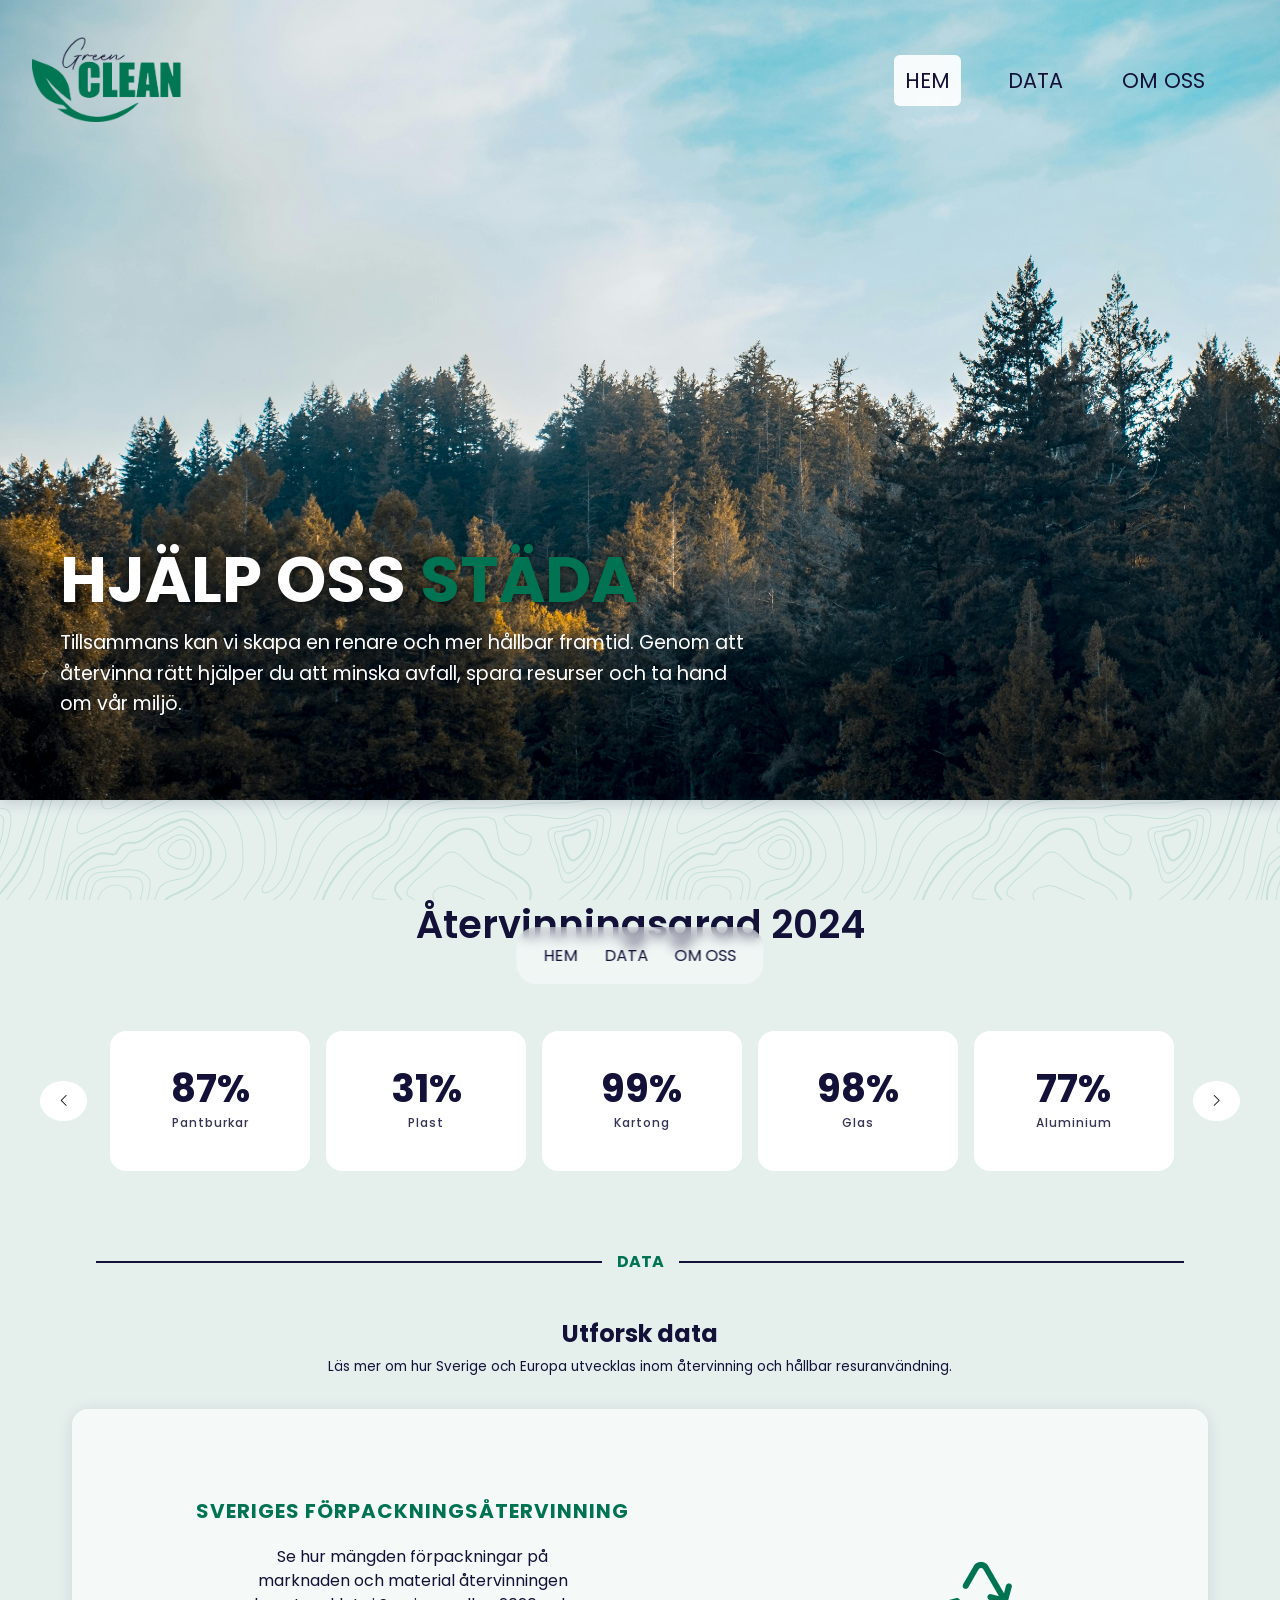
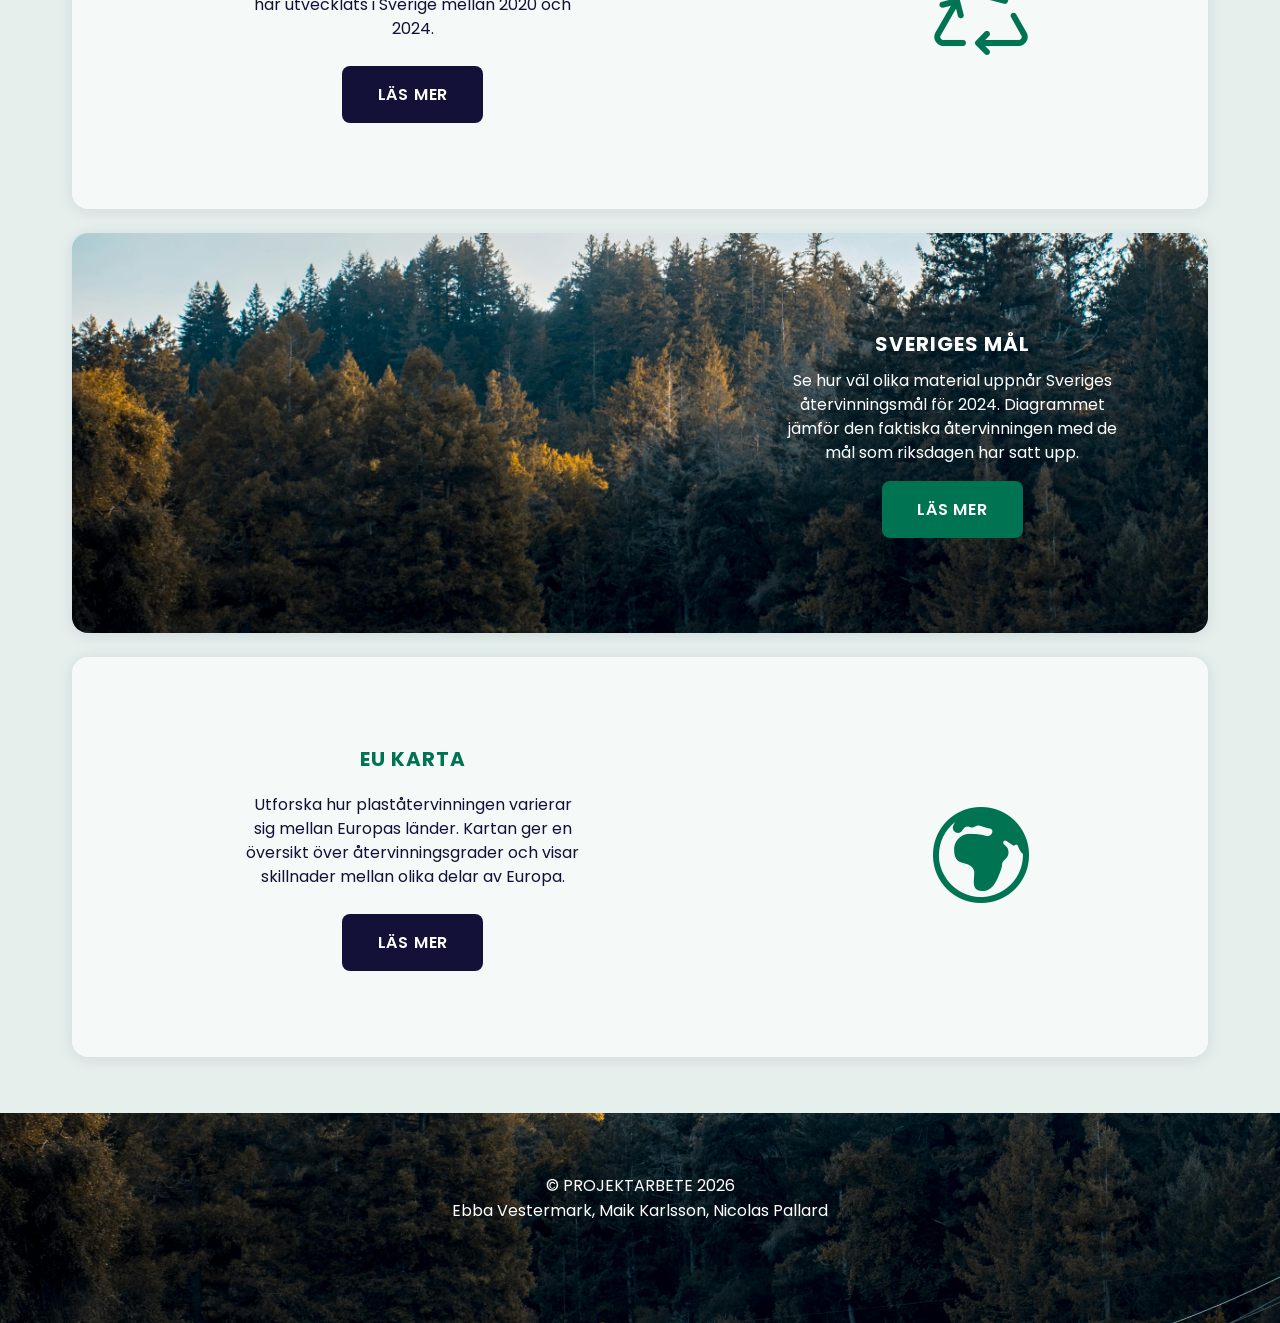
==== commit dec49c43: "." ====
--- a/index.html
+++ b/index.html
@@ -1,123 +1,147 @@
-<!DOCTYPE html>
+<!-- Ebba versermark, Maik Karlsson, Nicolas Pallard -->
+
+<!doctype html>
 <html lang="sv">
-<head>
-  <meta charset="UTF-8">
-  <meta name="viewport" content="width=device-width, initial-scale=1.0">
-  <title>Green Clean Hem</title>
-  <link rel="stylesheet" href="style.css">
+  <head>
+    <meta charset="UTF-8" />
+    <meta name="viewport" content="width=device-width, initial-scale=1.0" />
+    <title>Green Clean Hem</title>
+    <link rel="stylesheet" href="style.css" />
 
-  <link rel="preconnect" href="https://fonts.googleapis.com">
-  <link rel="preconnect" href="https://fonts.gstatic.com" crossorigin>
-  <link href="https://fonts.googleapis.com/css2?family=Poppins:wght@300;400;500;600;700&display=swap" rel="stylesheet">
+    <link rel="preconnect" href="https://fonts.googleapis.com" />
+    <link rel="preconnect" href="https://fonts.gstatic.com" crossorigin />
+    <link
+      href="https://fonts.googleapis.com/css2?family=Poppins:wght@300;400;500;600;700&display=swap"
+      rel="stylesheet"
+    />
 
+    <link
+      rel="stylesheet"
+      href="https://cdn.jsdelivr.net/npm/bootstrap-icons@1.11.3/font/bootstrap-icons.css"
+    />
+  </head>
+  <body>
+    <header class="header">
+      <div>
+        <a href="index.html">
+          <img src="images/logotyp.png" alt="Logotyp" class="logo" />
+        </a>
+      </div>
+      <nav>
+        <a href="index.html" class="hem">HEM</a>
+        <a href="data.html" class="data">DATA</a>
+        <a href="omoss.html" class="oss">OM OSS</a>
+      </nav>
+    </header>
 
-   <link rel="stylesheet" href="https://cdn.jsdelivr.net/npm/bootstrap-icons@1.11.3/font/bootstrap-icons.css">
-</head>
-<body>
+    <section class="hero">
+      <div class="hero-text">
+        <h1>HJÄLP OSS <span class="focus">STÄDA</span></h1>
+        <p>
+          Tillsammans kan vi skapa en renare och mer hållbar framtid. Genom att
+          återvinna rätt hjälper du att minska avfall, spara resurser och ta
+          hand om vår miljö.
+        </p>
+      </div>
+    </section>
 
-
-  <header class="header">
-    <div>
-      <a href="index.html">
-        <img src="images/logotyp.png" alt="Logotyp" class="logo"> 
-      </a>
-    </div>
-    <nav>
-      <a href="index.html" class="hem">HEM</a>
-      <a href="data.html" class="data">DATA</a>
-      <a href="omoss.html" class="oss">OM OSS</a>
-    </nav>
-  </header>
-
- 
-  <section class="hero">
-    <div class="hero-text">
-      <h1>HJÄLP OSS <span class="focus">STÄDA</span></h1>
-      <p>
-        Tillsammans kan vi skapa en renare och mer hållbar framtid. Genom att återvinna rätt hjälper du att minska avfall, spara resurser och ta hand om vår miljö.
-      </p>
-    </div>
-  </section>
-
-  
- 
     <div class="section-header">
       <h2 class="section-title">Återvinningsgrad 2024</h2>
     </div>
 
-  
-<div class="carousel-wrapper">
+    <div class="carousel-wrapper">
+      <button class="arrow left"><i class="bi bi-chevron-left"></i></button>
 
-    <button class="arrow left"><i class="bi bi-chevron-left"></i></button>
+      <div class="viewport">
+        <div class="track">
+          <div class="tile">
+            <h1>87%</h1>
+            <h3>Pantburkar</h3>
+          </div>
+          <div class="tile">
+            <h1>31%</h1>
+            <h3>Plast</h3>
+          </div>
+          <div class="tile">
+            <h1>99%</h1>
+            <h3>Kartong</h3>
+          </div>
+          <div class="tile">
+            <h1>98%</h1>
+            <h3>Glas</h3>
+          </div>
+          <div class="tile">
+            <h1>77%</h1>
+            <h3>Aluminium</h3>
+          </div>
+          <div class="tile">
+            <h1>80%</h1>
+            <h3>PET-flaskor</h3>
+          </div>
+        </div>
+      </div>
 
-    <div class="viewport">
-
-        <div class="track">
-
-            <div class="tile"><h1>87%</h1><h3>Pantburkar</h3></div>
-            <div class="tile"><h1>31%</h1><h3>Plast</h3></div>
-            <div class="tile"><h1>99%</h1><h3>Kartong</h3></div>
-            <div class="tile"><h1>98%</h1><h3>Glas</h3></div>
-            <div class="tile"><h1>77%</h1><h3>Aluminium</h3></div>
-            <div class="tile"><h1>80%</h1><h3>PET-flaskor</h3></div>
-
-        </div>
-
+      <button class="arrow right"><i class="bi bi-chevron-right"></i></button>
     </div>
 
-    <button class="arrow right"><i class="bi bi-chevron-right"></i></button>
-
-</div>
-
-<div class="divider">
-  <span>DATA</span>
-</div>
- 
-
-
-
-  <!-- VAD VILL DU SE -->
-  <section class="cards">
-    <h2 class="card-title">Utforsk data</h2>
-    <p class="card-sub">Läs mer om hur Sverige och Europa utvecklas inom återvinning och hållbar resuranvändning.</p>
-
-    <!-- Kort 1: Visa Sveriges Mål -->
-    <div class="card card-light">
-      <div class="card-text">
-        <h3>SVERIGES FÖRPACKNINGSÅTERVINNING</h3>
-        <p>Se hur mängden förpackningar på marknaden och material återvinningen har utvecklats i Sverige mellan 2020 och 2024.</p>
-        <a href="data.html#data-sektion-1" class="btn btn-dark">LÄS MER</a>
-      </div>
-      <div class="card-bg card-bg-to">
-        <i class="bi bi-recycle"></i>
-      </div>
+    <div class="divider">
+      <span>DATA</span>
     </div>
 
-    <!-- Kort 2: Visa EU karta -->
-    <div class="card card-image">
-      <div class="card-text card-text-right">
-        <h3>SVERIGES MÅL</h3>
-        <p>Se hur väl olika material uppnår Sveriges återvinningsmål för 2024. Diagrammet jämför den faktiska återvinningen med de mål som riksdagen har satt upp.</p>
-        <a href="data.html#data-sektion-3" class="btn btn-green">LÄS MER</a>
+    <!-- VAD VILL DU SE -->
+    <section class="cards">
+      <h2 class="card-title">Utforsk data</h2>
+      <p class="card-sub">
+        Läs mer om hur Sverige och Europa utvecklas inom återvinning och hållbar
+        resuranvändning.
+      </p>
+
+      <!-- Kort 1: Visa Sveriges förpackningsåtervinning -->
+      <div class="card card-light">
+        <div class="card-text">
+          <h3>SVERIGES FÖRPACKNINGSÅTERVINNING</h3>
+          <p>
+            Se hur mängden förpackningar på marknaden och material återvinningen
+            har utvecklats i Sverige mellan 2020 och 2024.
+          </p>
+          <a href="data.html#data-sektion-1" class="btn btn-dark">LÄS MER</a>
+        </div>
+        <div class="card-bg card-bg-to">
+          <i class="bi bi-recycle"></i>
+        </div>
       </div>
-    </div>
-    
 
-    <!-- Kort 3: Visa EU karta -->
-    <div class="card card-light">
-      <div class="card-text">
-        <h3>EU KARTA</h3>
-        <p>Utforska hur plaståtervinningen varierar sig mellan Europas länder. Kartan ger en översikt över återvinningsgrader och visar skillnader mellan olika delar av Europa.</p>
-        <a href="data.html#data-sektion-5" class="btn btn-dark">LÄS MER</a>
+      <!-- Kort 2: Visa Sveriges Mål -->
+      <div class="card card-image">
+        <div class="card-text card-text-right">
+          <h3>SVERIGES MÅL</h3>
+          <p>
+            Se hur väl olika material uppnår Sveriges återvinningsmål för 2024.
+            Diagrammet jämför den faktiska återvinningen med de mål som
+            riksdagen har satt upp.
+          </p>
+          <a href="data.html#data-sektion-3" class="btn btn-green">LÄS MER</a>
+        </div>
       </div>
-      <div class="card-bg card-bg-topo">
-        <i class="bi bi-globe-europe-africa"></i>
+
+      <!-- Kort 3: Visa EU karta -->
+      <div class="card card-light">
+        <div class="card-text">
+          <h3>EU KARTA</h3>
+          <p>
+            Utforska hur plaståtervinningen varierar sig mellan Europas länder.
+            Kartan ger en översikt över återvinningsgrader och visar skillnader
+            mellan olika delar av Europa.
+          </p>
+          <a href="data.html#data-sektion-5" class="btn btn-dark">LÄS MER</a>
+        </div>
+        <div class="card-bg card-bg-topo">
+          <i class="bi bi-globe-europe-africa"></i>
+        </div>
       </div>
-    </div>
-  </section>
+    </section>
 
-  
-  <!--Bottom-bar-->
+    <!--Bottom-bar-->
     <div class="bottom-bar">
       <div class="bottom-navbar">
         <a href="index.html">HEM</a>
@@ -126,12 +150,11 @@
       </div>
     </div>
 
+    <footer>
+      <p>© PROJEKTARBETE 2026</p>
+      <p>Ebba Vestermark, Maik Karlsson, Nicolas Pallard</p>
+    </footer>
 
-  <footer>
-    <p>© PROJEKTARBETE 2026</p>
-    <p>Ebba Vestermark, Maik Karlsson, Nicolas Pallard</p>
-  </footer>
-
-  <script src="script.js"></script>
-</body>
+    <script src="script.js"></script>
+  </body>
 </html>
--- a/style.css
+++ b/style.css
@@ -1,3 +1,5 @@
+/* Ebba versermark, Maik Karlsson, Nicolas Pallard */
+
 * {
   margin: 0;
   padding: 0;
@@ -10,8 +12,6 @@
   background-image: url("data:image/svg+xml,%3Csvg xmlns='http://www.w3.org/2000/svg' width='600' height='600' viewBox='0 0 600 600'%3E%3Cpath fill='%23007353' fill-opacity='0.13' d='M600 325.1v-1.17c-6.5 3.83-13.06 7.64-14.68 8.64-10.6 6.56-18.57 12.56-24.68 19.09-5.58 5.95-12.44 10.06-22.42 14.15-1.45.6-2.96 1.2-4.83 1.9l-4.75 1.82c-9.78 3.75-14.8 6.27-18.98 10.1-4.23 3.88-9.65 6.6-16.77 8.84-1.95.6-3.99 1.17-6.47 1.8l-6.14 1.53c-5.29 1.35-8.3 2.37-10.54 3.78-3.08 1.92-6.63 3.26-12.74 5.03a384.1 384.1 0 0 1-4.82 1.36c-2.04.58-3.6 1.04-5.17 1.52a110.03 110.03 0 0 0-11.2 4.05c-2.7 1.15-5.5 3.93-8.78 8.4a157.68 157.68 0 0 0-6.15 9.2c-5.75 9.07-7.58 11.74-10.24 14.51a50.97 50.97 0 0 1-4.6 4.22c-2.33 1.9-10.39 7.54-11.81 8.74a14.68 14.68 0 0 0-3.67 4.15c-1.24 2.3-1.9 4.57-2.78 8.87-2.17 10.61-3.52 14.81-8.2 22.1-4.07 6.33-6.8 9.88-9.83 12.99-.47.48-.95.96-1.5 1.48l-3.75 3.56c-1.67 1.6-3.18 3.12-4.86 4.9a42.44 42.44 0 0 0-9.89 16.94c-2.5 8.13-2.72 15.47-1.76 27.22.47 5.82.51 6.36.51 8.18 0 10.51.12 17.53.63 25.78.24 4.05.56 7.8.97 11.22h.9c-1.13-9.58-1.5-21.83-1.5-37 0-1.86-.04-2.4-.52-8.26-.94-11.63-.72-18.87 1.73-26.85a41.44 41.44 0 0 1 9.65-16.55c1.67-1.76 3.18-3.27 4.83-4.85.63-.6 3.13-2.96 3.75-3.57a71.6 71.6 0 0 0 1.52-1.5c3.09-3.16 5.86-6.76 9.96-13.15 4.77-7.42 6.15-11.71 8.34-22.44.86-4.21 1.5-6.4 2.68-8.6.68-1.25 1.79-2.48 3.43-3.86 1.38-1.15 9.43-6.8 11.8-8.72 1.71-1.4 3.26-2.81 4.7-4.3 2.72-2.85 4.56-5.54 10.36-14.67a156.9 156.9 0 0 1 6.1-9.15c3.2-4.33 5.9-7.01 8.37-8.07 3.5-1.5 7.06-2.77 11.1-4.02a233.84 233.84 0 0 1 7.6-2.2l2.38-.67c6.19-1.79 9.81-3.16 12.98-5.15 2.14-1.33 5.08-2.33 10.27-3.65l6.14-1.53c2.5-.63 4.55-1.2 6.52-1.82 7.24-2.27 12.79-5.06 17.15-9.05 4.05-3.72 9-6.2 18.66-9.9l4.75-1.82c1.87-.72 3.39-1.31 4.85-1.91 10.1-4.15 17.07-8.32 22.76-14.4 6.05-6.45 13.95-12.4 24.49-18.92 1.56-.96 7.82-4.6 14.15-8.33v-64.58c-4 8.15-8.52 14.85-12.7 17.9-2.51 1.82-5.38 4.02-9.04 6.92a1063.87 1063.87 0 0 0-6.23 4.98l-1.27 1.02a2309.25 2309.25 0 0 1-4.87 3.9c-7.55 6-12.9 10.05-17.61 13.19-3.1 2.06-3.86 2.78-8.06 7.13-5.84 6.07-11.72 8.62-29.15 10.95-11.3 1.5-20.04 4.91-30.75 11.07-1.65.94-7.27 4.27-6.97 4.1-2.7 1.58-4.69 2.69-6.64 3.66-5.63 2.8-10.47 4.17-15.71 4.17-17.13 0-41.44 11.51-51.63 22.83-12.05 13.4-31.42 27.7-45.25 31.16-7.4 1.85-11.85 7.05-14.04 14.69-1.26 4.4-1.58 8.28-1.58 13.82 0 .82.01.98.24 3.63.45 5.18.35 8.72-.77 13.26-1.53 6.2-4.89 12.6-10.59 19.43-13.87 16.65-22.88 46.58-22.88 71.68 0 2.39.02 4.26.06 8.75.12 10.8.1 15.8-.22 21.95-.56 11.18-2.09 20.73-5 29.3h-1.05c2.94-8.56 4.49-18.12 5.05-29.35.31-6.13.34-11.1.22-21.9-.04-4.48-.06-6.36-.06-8.75 0-25.32 9.07-55.47 23.12-72.32 5.6-6.72 8.88-12.99 10.38-19.03 1.09-4.4 1.18-7.85.74-12.93-.23-2.7-.24-2.86-.24-3.72 0-5.62.32-9.57 1.62-14.1 2.28-7.95 6.97-13.44 14.76-15.39 13.6-3.4 32.82-17.59 44.75-30.84C409 360.14 433.58 348.5 451 348.5c5.07 0 9.77-1.33 15.26-4.07 1.93-.96 3.9-2.05 6.58-3.62-.3.18 5.33-3.16 6.98-4.11 10.82-6.21 19.66-9.67 31.11-11.2 17.23-2.3 22.9-4.75 28.57-10.64 4.25-4.41 5.04-5.16 8.22-7.28 4.68-3.11 10.01-7.14 17.55-13.14a1113.33 1113.33 0 0 0 4.86-3.89l1.28-1.02a4668.54 4668.54 0 0 1 6.23-4.98c3.67-2.9 6.55-5.12 9.07-6.95 4.37-3.19 9.16-10.56 13.29-19.4v66.9zm0-116.23c-.62.01-1.27.06-1.95.13-6.13.63-13.83 3.45-21.83 7.45-3.64 1.82-8.46 2.67-14.17 2.71-4.7.04-9.72-.47-14.73-1.33-1.7-.3-3.26-.61-4.67-.93a31.55 31.55 0 0 0-3.55-.57 273.4 273.4 0 0 0-16.66-.88c-10.42-.16-17.2.74-17.97 2.73-.38.97.6 2.55 3.03 4.87 1.01.97 2.22 2.03 4.04 3.55a1746.07 1746.07 0 0 0 4.79 4.02c1.39 1.2 3.1 1.92 5.5 2.5.7.16.86.2 2.64.54 3.53.7 5.03 1.25 6.15 2.63 1.41 1.76 1.4 4.54-.15 8.88-2.44 6.83-5.72 10.05-10.19 10.33-3.63.23-7.6-1.29-14.52-5.06-4.53-2.47-6.82-7.3-8.32-15.26-.17-.87-.32-1.78-.5-2.86l-.43-2.76c-1.05-6.58-1.9-9.2-3.73-10.11-.81-.4-1.59-.74-2.36-1-2.27-.77-4.6-1.02-8.1-.92-2.29.07-14.7 1-13.77.93-20.55 1.37-28.8 5.05-37.09 14.99a133.07 133.07 0 0 0-4.25 5.44l-2.3 3.09-2.51 3.32c-4.1 5.36-7.06 8.48-10.39 11.12-.65.52-1.33 1.04-2.13 1.62l-4.11 2.94a106.8 106.8 0 0 0-5.16 3.99c-4.55 3.74-9.74 8.6-16.25 15.38-8.25 8.58-11.78 13.54-11.7 15.95.07 1.65 1.64 2.11 6.79 2.38 1.61.09 2.15.12 2.98.2 2.95.24 5.09.73 6.81 1.68 7.48 4.15 11.63 7.26 13.95 11.58 3.3 6.15.8 12.88-8.89 20.26-8.28 6.3-11.1 10.37-11.31 14.96-.06 1.17 0 1.93.26 4.43.69 6.47.25 10.65-2.8 17.42a44.23 44.23 0 0 1-4.16 7.53c-2.82 3.97-5.47 5.74-10.6 7.69-.43.16-3.34 1.23-4.27 1.59-1.8.68-3.38 1.36-5.01 2.14-4.18 2-8.4 4.6-13.1 8.24-8.44 6.51-13.23 14.56-15.98 25.06-1.1 4.2-1.55 6.81-2.8 15.21-1.26 8.6-2.17 12.64-4.08 16.55-2.1 4.28-11.93 26.59-12.97 28.88a382.7 382.7 0 0 1-6.37 13.41c-4.07 8.11-7.61 14.07-10.73 17.81-5.38 6.46-8.98 14.37-13.77 28.42a810.14 810.14 0 0 0-1.89 5.6c-1.8 5.35-2.96 8.6-4.26 11.85-6.13 15.32-25.43 26.31-46.46 26.31-11.2 0-20.58-2.74-31.02-8.55-5.6-3.13-4.55-2.42-22.26-14.54-14.33-9.8-17.7-10.73-20.47-6.9-.37.5-1.81 2.74-1.83 2.77a52.24 52.24 0 0 1-4.94 5.9c-.73.79-5.52 5.87-6.97 7.45-2.38 2.6-4.3 4.81-5.98 6.93a45.6 45.6 0 0 0-5.08 7.66c-1.29 2.57-1.9 5.25-2.66 10.6a997.6 997.6 0 0 1-.46 3.18h-1l.47-3.32c.77-5.45 1.4-8.2 2.75-10.9a46.54 46.54 0 0 1 5.2-7.84c1.7-2.14 3.63-4.38 6.03-6.98 1.45-1.59 6.24-6.68 6.96-7.46a51.58 51.58 0 0 0 4.84-5.78s1.47-2.26 1.86-2.8c3.25-4.5 7.08-3.44 21.84 6.67 17.67 12.08 16.62 11.38 22.19 14.48 10.3 5.73 19.5 8.43 30.53 8.43 20.65 0 39.57-10.77 45.54-25.69a219.7 219.7 0 0 0 4.24-11.8 6752.32 6752.32 0 0 0 1.88-5.6c4.83-14.16 8.47-22.14 13.96-28.73 3.05-3.66 6.56-9.57 10.6-17.61 1.97-3.93 4.04-8.31 6.35-13.38 1.03-2.28 10.88-24.61 12.98-28.91 1.85-3.79 2.75-7.76 4-16.25 1.24-8.44 1.7-11.07 2.81-15.32 2.8-10.7 7.71-18.94 16.33-25.6a73.18 73.18 0 0 1 13.29-8.35c1.66-.8 3.27-1.48 5.08-2.18.94-.36 3.86-1.43 4.28-1.59 4.95-1.88 7.44-3.55 10.14-7.33 1.35-1.9 2.68-4.3 4.06-7.37 2.97-6.58 3.39-10.59 2.72-16.9a27.13 27.13 0 0 1-.27-4.58c.22-4.94 3.21-9.24 11.7-15.7 9.33-7.11 11.66-13.34 8.62-19-2.2-4.09-6.25-7.12-13.55-11.17-1.57-.88-3.6-1.33-6.42-1.57-.8-.07-1.34-.1-2.95-.19-5.77-.3-7.63-.85-7.72-3.34-.1-2.81 3.5-7.87 11.97-16.69 6.53-6.8 11.75-11.69 16.33-15.45 1.79-1.47 3.42-2.72 5.2-4.03l4.12-2.94c.79-.58 1.46-1.08 2.1-1.59 3.26-2.6 6.16-5.65 10.21-10.94a383.2 383.2 0 0 0 2.5-3.32l2.31-3.09c1.8-2.39 3.04-4 4.29-5.48 8.47-10.17 16.98-13.96 37.27-15.3-.44.02 12-.9 14.32-.98 3.62-.1 6.05.16 8.46.98.8.27 1.62.62 2.47 1.04 2.27 1.14 3.17 3.87 4.27 10.85l.44 2.76c.17 1.07.33 1.97.5 2.83 1.44 7.69 3.62 12.29 7.8 14.57 6.76 3.68 10.6 5.15 13.99 4.94 4-.25 6.99-3.17 9.3-9.67 1.45-4.04 1.46-6.49.32-7.92-.9-1.12-2.28-1.62-5.57-2.27a55.8 55.8 0 0 1-2.67-.55c-2.54-.6-4.39-1.4-5.93-2.71a252.63 252.63 0 0 0-4.78-4.01 84.35 84.35 0 0 1-4.08-3.6c-2.73-2.6-3.86-4.43-3.28-5.95 1.02-2.64 7.82-3.54 18.93-3.37a230.56 230.56 0 0 1 16.73.88c2.76.39 3.2.49 3.68.6 1.4.3 2.95.62 4.62.91a82.9 82.9 0 0 0 14.56 1.32c5.56-.04 10.24-.86 13.73-2.6 8.1-4.05 15.89-6.9 22.17-7.56.7-.07 1.4-.11 2.05-.13v1zm0-100.94v1.5c-8.62 16.05-17.27 29.55-23.65 35.92-3.19 3.2-7.62 4.9-13.54 5.56-4.45.48-8.28.4-19.18-.2-9.91-.55-15.32-.44-20.52.78a84.05 84.05 0 0 1-15 2.11l-2.25.14c-12.49.75-19.37 1.78-32.72 5.74-4.5 1.33-9.27 2.49-14.3 3.48a246.27 246.27 0 0 1-32.6 3.97c-7.56.45-13.21.57-20.24.57-5.4 0-11.9 1.61-18 5.18-8.3 4.87-15.06 12.87-19.53 24.5a68.57 68.57 0 0 1-4.56 9.8c-3.6 6.2-6.92 8.99-13.38 12.18l-4.03 1.96a64.48 64.48 0 0 0-15.16 10.25c-8.2 7.33-13.72 16.63-22.54 35.6l-2.08 4.49c-7.3 15.7-11.5 23.3-17.35 29.87-7.7 8.66-20.25 14.42-40.31 20.08-4.37 1.23-19.04 5.08-19.24 5.13-6.92 1.87-11.68 3.34-15.63 4.92-10.55 4.22-18.71 10.52-36.38 26.52l-1.7 1.54c-8.58 7.76-13.41 11.9-18.81 15.88-3.95 2.9-8 5.67-12.97 8.91-2.06 1.34-10.3 6.6-12.33 7.94-11.52 7.5-18.53 13.04-24.62 20.08a62.01 62.01 0 0 0-6.44 8.85c-4.13 6.91-6.27 13.15-9.2 25.11l-1.54 6.26c-.6 2.45-1.15 4.54-1.72 6.58-2.97 10.7-6.9 17.36-14.78 26.91L69.6 491a148.51 148.51 0 0 0-4.19 5.3 23.9 23.9 0 0 0-3.44 6.28c-1.16 3.23-1.52 5.9-1.87 11.94-.58 10.05-1.42 15.04-4.63 22.67-1.57 3.72-5.66 14.02-6.41 15.8a73.46 73.46 0 0 1-3.57 7.4c-2.88 5.14-6.71 10.12-13.12 16.95-5.96 6.36-8.87 10.9-10.61 16a56.88 56.88 0 0 0-1.38 4.82l-.46 1.84h-1.03l.52-2.08c.52-2.09.92-3.49 1.4-4.9 1.8-5.25 4.78-9.9 10.84-16.36 6.35-6.78 10.13-11.7 12.97-16.77a72.5 72.5 0 0 0 3.52-7.29c.75-1.76 4.84-12.06 6.4-15.8 3.17-7.5 3.99-12.4 4.56-22.33.35-6.14.72-8.88 1.93-12.23a24.9 24.9 0 0 1 3.58-6.54c1.27-1.7 2.6-3.37 4.22-5.34l4.11-4.95c7.8-9.46 11.66-16 14.59-26.54.56-2.04 1.1-4.12 1.71-6.56l1.53-6.26c2.96-12.04 5.13-18.36 9.32-25.39 1.84-3.08 4-6.05 6.54-8.99 6.17-7.12 13.24-12.7 24.83-20.26 2.05-1.33 10.28-6.6 12.33-7.94 4.96-3.22 9-5.98 12.92-8.87 5.37-3.95 10.19-8.08 18.74-15.82l1.7-1.54c17.76-16.09 25.98-22.43 36.67-26.7 4-1.6 8.8-3.09 15.75-4.96.21-.06 14.87-3.9 19.22-5.13 19.9-5.61 32.32-11.31 39.85-19.78 5.76-6.48 9.93-14.02 17.18-29.64l2.09-4.5c8.87-19.07 14.44-28.46 22.77-35.9a65.48 65.48 0 0 1 15.38-10.4l4.04-1.97c6.3-3.1 9.47-5.77 12.96-11.77a67.6 67.6 0 0 0 4.48-9.67c4.56-11.84 11.47-20.02 19.97-25 6.25-3.66 12.93-5.32 18.5-5.32 7.01 0 12.65-.12 20.17-.57a245.3 245.3 0 0 0 32.47-3.96c5-.98 9.75-2.13 14.22-3.45 13.43-3.98 20.38-5.02 32.94-5.78l2.24-.14c5.76-.37 9.8-.9 14.85-2.09 5.31-1.25 10.79-1.35 22.6-.7 9.04.5 12.84.58 17.21.1 5.71-.62 9.94-2.26 12.95-5.26 6.44-6.45 15.3-20.37 24.35-36.72zm0 450.21c-1.28-4.6-2.2-10.55-3.33-20.25l-.24-2.04-.23-2.03c-1.82-15.7-3.07-21.98-5.55-24.47-2.46-2.46-3.04-5.03-2.52-8.64.1-.6.18-1.1.39-2.15.69-3.54.77-5.04.08-6.84-.91-2.38-3.31-4.41-7.79-6.26-5.08-2.09-6.52-4.84-4.89-8.44.66-1.45 1.79-3.02 3.52-5.01 1.04-1.2 5.48-5.96 5.08-5.53 6.15-6.7 8.98-11.34 8.98-16.48a15.2 15.2 0 0 1 6.5-12.89v1.26a14.17 14.17 0 0 0-5.5 11.63c0 5.47-2.93 10.29-9.24 17.16.38-.42-4.04 4.33-5.07 5.5-1.67 1.93-2.75 3.43-3.36 4.77-1.37 3.04-.23 5.22 4.36 7.1 4.71 1.95 7.32 4.16 8.34 6.83.78 2.04.7 3.67-.03 7.4-.2 1.03-.3 1.51-.38 2.09-.48 3.33.03 5.59 2.23 7.8 2.74 2.74 3.98 8.96 5.84 25.06l.24 2.03.23 2.04c.82 7.01 1.53 12.06 2.34 16.03v4.33zm0-62.16c-1.4-3.13-4.43-9.9-4.95-11.17-1.02-2.53-1.25-3.8-.91-5.18.2-.84 2.05-4.68 2.32-5.33a70.79 70.79 0 0 0 3.54-11.2v3.99a62.82 62.82 0 0 1-2.62 7.6c-.31.75-2.09 4.46-2.27 5.18-.28 1.12-.08 2.22.87 4.57.41 1.02 2.5 5.7 4.02 9.09v2.45zm0-85.09c-1.65 1.66-3.66 2.9-6.4 4.13-.25.1-13.97 5.47-20.4 8.43-9.35 4.32-16.7 5.9-23.03 5.25-5.08-.53-9.02-2.25-14.77-5.92l-3.2-2.07a77.4 77.4 0 0 0-5.44-3.27c-4.05-2.18-3.25-5.8 1.47-10.47 3.71-3.68 9.6-7.93 18.73-13.8l4.46-2.82c17.95-11.33 18.22-11.5 22.27-14.74 11.25-9 19.69-14.02 26.31-15.1v1.02c-6.37 1.1-14.62 6-25.69 14.86-4.1 3.28-4.34 3.44-22.36 14.8a652.4 652.4 0 0 0-4.45 2.83c-9.07 5.83-14.92 10.05-18.57 13.66-4.31 4.28-4.95 7.13-1.7 8.88 1.7.91 3.29 1.88 5.5 3.3l3.2 2.08c5.64 3.59 9.45 5.25 14.34 5.76 6.13.64 13.32-.9 22.52-5.15 6.46-2.98 20.18-8.35 20.4-8.44 3.04-1.37 5.1-2.71 6.81-4.69v1.47zm0-41.37v1c-6.56.26-12.11 3.13-19.71 9.08l-4.63 3.68a51.87 51.87 0 0 1-4.4 3.14c-.82.52-5.51 3.33-6.22 3.76-3.31 2-6.15 3.8-8.87 5.6a112.61 112.61 0 0 0-8.16 5.92c-4.61 3.72-7.4 6.9-7.97 9.35-.63 2.67 1.48 4.53 7.05 5.46 10.7 1.78 20.92-.05 30.45-4.65a61.96 61.96 0 0 0 17.1-12.2 41.8 41.8 0 0 0 5.36-7.42v1.92a38.94 38.94 0 0 1-4.64 6.19 62.95 62.95 0 0 1-17.39 12.41c-9.7 4.68-20.13 6.55-31.05 4.73-6.06-1-8.65-3.29-7.85-6.67.64-2.74 3.53-6.05 8.31-9.9 2.35-1.9 5.1-3.88 8.24-5.97 2.73-1.82 5.58-3.61 8.9-5.62.72-.44 5.4-3.24 6.22-3.75 1.26-.8 2.6-1.76 4.3-3.09.8-.62 3.9-3.1 4.63-3.67 7.77-6.1 13.49-9.04 20.33-9.3zm0-154.6v1c-1.75-.24-4.3.23-7.82 1.55-10.01 3.75-13.8 5.07-19.15 6.76-1.78.56-2.63.83-3.87 1.24-1.48.5-3.16.76-6.74 1.16a1550.34 1550.34 0 0 0-2.64.3c-7.8.94-11.28 2.47-11.28 6.07 0 4.45 2.89 13.18 7.96 25.81a57.34 57.34 0 0 1 2.33 7.6 258.32 258.32 0 0 1 .84 3.46c1.86 7.62 3.17 10.71 5.56 11.67 2.21.88 4.7.6 7.47-.72 3.48-1.69 7.22-4.94 11.2-9.47 1.52-1.7 2.97-3.49 4.59-5.57l3.16-4.1c2.59-3.23 6.07-12.21 8.39-20.23v3.45c-2.29 7.2-5.27 14.5-7.61 17.41-.44.55-2.67 3.46-3.15 4.09-1.63 2.1-3.1 3.9-4.62 5.62-4.08 4.61-7.9 7.94-11.53 9.7-2.99 1.44-5.77 1.75-8.28.74-2.84-1.13-4.2-4.34-6.15-12.35a2097.48 2097.48 0 0 1-.84-3.46c-.8-3.2-1.47-5.45-2.28-7.46-5.14-12.8-8.04-21.55-8.04-26.19 0-4.37 3.84-6.06 12.16-7.07a160.9 160.9 0 0 1 2.65-.3c3.5-.39 5.15-.64 6.53-1.1 1.26-.42 2.1-.7 3.88-1.26 5.34-1.68 9.11-3 19.1-6.74 3.53-1.32 6.22-1.84 8.18-1.61zM0 292c10.13-11.31 18.13-23.2 23.07-35.39 3.3-8.14 6.09-16.12 10.81-30.55l1.59-4.84c6.53-19.94 10.11-29.82 14.77-39.56 6.07-12.72 12.55-21.18 20.27-25.54 6.66-3.76 10.2-7.86 12.22-13.15a46.6 46.6 0 0 0 1.86-6.58c1.23-5.2 2.05-7.59 3.93-10.36 2.45-3.62 6.27-6.53 12.1-8.96 15.78-6.58 16.73-7.04 18.05-9.01.65-.98.83-2.15.74-4.51-.03-.73-.23-3.82-.24-4A93.8 93.8 0 0 1 119 94c0-10.04.18-11.37 2.37-13.15.52-.42 1.13-.8 2.07-1.3.27-.14 2.18-1.12 2.84-1.48a68.4 68.4 0 0 0 9.12-5.87c2.06-1.54 2.64-2.14 8.01-7.93 3.78-4.09 6.21-6.36 8.96-8.12 3.64-2.33 7.2-3.12 10.9-2.11 4.4 1.2 10.81 2 18.78 2.46 6.9.4 12.9.5 21.95.5 4.87 0 8.97.47 15.4 1.57 7.77 1.33 9.3 1.54 12.38 1.54 4.05 0 7.43-.88 10.68-2.95 5.06-3.22 8.11-4.67 11.2-5.2 3.62-.64 4.77-.46 16.55 2.06 17.26 3.7 30.85 1.36 41.06-9.7 5.1-5.53 5.48-8.9 3.48-14.8-.83-2.42-1.03-3.1-1.17-4.3-.29-2.52.5-4.71 2.71-6.93 2.65-2.65 4.72-9.17 6.22-18.29h2.03c-1.56 9.71-3.77 16.65-6.83 19.7-1.79 1.8-2.36 3.39-2.14 5.28.11 1 .3 1.63 1.07 3.9 2.22 6.53 1.76 10.66-3.9 16.8-10.77 11.66-25.07 14.13-42.95 10.3-11.42-2.45-12.55-2.62-15.78-2.06-2.77.48-5.62 1.84-10.47 4.92a20.93 20.93 0 0 1-11.76 3.27c-3.25 0-4.81-.22-12.73-1.57C212.74 59.46 208.73 59 204 59c-9.1 0-15.11-.1-22.07-.5-8.09-.47-14.62-1.29-19.2-2.54-5.62-1.53-10.17 1.38-17.85 9.66-5.5 5.94-6.08 6.53-8.28 8.18a70.38 70.38 0 0 1-9.38 6.03c-.68.37-2.58 1.35-2.84 1.49-.84.44-1.35.76-1.75 1.08C121.16 83.6 121 84.8 121 94c0 1.85.06 3.54.17 5.44 0 .17.2 3.28.24 4.03.1 2.75-.13 4.29-1.08 5.71-1.67 2.5-2.27 2.8-18.95 9.74-5.48 2.29-8.99 4.96-11.2 8.24-1.71 2.51-2.47 4.73-3.64 9.7-.83 3.5-1.21 4.92-1.94 6.83-2.18 5.73-6.05 10.19-13.1 14.18-7.3 4.12-13.55 12.28-19.46 24.66-4.6 9.64-8.17 19.46-14.67 39.32l-1.58 4.84c-4.75 14.47-7.54 22.48-10.86 30.69-5.28 13.01-13.95 25.65-24.93 37.6v-2.97zm0 78v-.5l1-.01c6.32 0 7.47 5.2 4.6 13.36a60.36 60.36 0 0 1-5.6 11.3v-1.92a57.76 57.76 0 0 0 4.65-9.72c2.69-7.6 1.71-12.02-3.65-12.02-.34 0-.67 0-1 .02v-46.59a340.96 340.96 0 0 0 13.71-8.34c13.66-9.46 29.79-37.6 29.79-53.59 0-18.1 21.57-72.64 32.23-79.42 12.71-8.09 32.24-27.96 35.8-37.75 1.93-5.3 5.5-7.27 14.42-9.37 6.15-1.44 8.64-2.42 10.67-4.79 1.5-1.74 2.72-4.79 4.33-10.3.23-.78 1.9-6.68 2.43-8.46 3.62-12.08 7.3-18.49 13.47-20.39 2.5-.76 3.03-.98 9.74-3.7 7.49-3.03 11.97-4.43 17.12-4.92 6.75-.65 13.13.75 19.55 4.67 5.43 3.32 12.19 4.72 20.17 4.56 6.03-.12 12.2-1.07 19.83-2.8 1.82-.4 7.38-1.74 8.26-1.94 2.69-.6 4.34-.89 5.48-.89 4.97 0 8.93-.05 14.2-.27 7.9-.32 15.56-.92 22.75-1.88 8.5-1.14 15.9-2.73 21.88-4.82 18.9-6.62 32.64-18.3 33.67-27.59.29-2.56.4-2.96 2.79-11.11 2.33-7.95 3.21-12.93 2.72-18.23-.2-2.24-.69-4.38-1.48-6.42-1.5-3.92-2.63-9.4-3.43-16.18h.9c.77 6.47 1.89 11.72 3.47 15.82a24.93 24.93 0 0 1 1.54 6.69c.5 5.46-.4 10.54-2.77 18.6-2.36 8.06-2.47 8.47-2.74 10.95-1.09 9.75-15.1 21.68-34.33 28.41-6.06 2.12-13.52 3.72-22.09 4.87-7.22.96-14.92 1.57-22.83 1.89-5.3.21-9.27.27-14.25.27-1.04 0-2.64.27-5.26.87-.87.2-6.43 1.53-8.26 1.94-7.68 1.73-13.92 2.7-20.03 2.82-8.15.17-15.1-1.27-20.71-4.7-6.23-3.81-12.4-5.16-18.93-4.54-5.04.48-9.44 1.86-16.84 4.86-6.75 2.74-7.29 2.95-9.82 3.73-5.73 1.76-9.28 7.96-12.81 19.72-.53 1.77-2.2 7.66-2.43 8.46-1.66 5.65-2.91 8.78-4.53 10.67-2.22 2.58-4.84 3.62-12.01 5.3-7.8 1.83-11.13 3.66-12.9 8.54-3.65 10.04-23.32 30.06-36.2 38.25C65.94 190 44.5 244.2 44.5 262c0 16.34-16.3 44.78-30.22 54.41-2.14 1.48-8.24 5.12-14.28 8.68v-1.16 46.09zm0-173.7v-1.11c7.42-3.82 14.55-10.23 21.84-18.98 3.8-4.56 14.21-18.78 15.79-20.55 1.8-2.04 4.06-3.96 7.42-6.45 1.08-.8 4.92-3.57 5.49-3.99 9.36-6.85 14-11.96 15.98-19.36.8-2.98 1.54-6.78 2.46-12.3.23-1.44 2-12.46 2.56-15.79 2.87-16.77 5.73-26.79 10.07-32.1C92.46 52.43 101.5 38.13 101.5 33c0-2.54.34-3.35 6.05-15.71.68-1.49 1.25-2.74 1.77-3.93 2.5-5.75 3.9-10.04 4.14-13.36h1c-.23 3.48-1.66 7.87-4.23 13.76-.52 1.2-1.09 2.45-1.78 3.95-5.54 12.01-5.95 12.99-5.95 15.29 0 5.47-9.09 19.84-20.11 33.31-4.2 5.12-7.03 15.06-9.86 31.64-.57 3.33-2.33 14.33-2.57 15.78-.92 5.56-1.67 9.38-2.48 12.4-2.05 7.68-6.82 12.93-16.35 19.91l-5.49 3.98c-3.3 2.45-5.51 4.34-7.27 6.31-1.53 1.73-11.94 15.93-15.76 20.53-7.52 9.02-14.88 15.6-22.61 19.46zm0 361.83v-4.33c.48 2.36 1 4.35 1.6 6.15 2 6.03 4.6 8.26 8.19 6.59C28.76 557.69 43.5 542.4 43.5 527c0-16.2 6.37-31.99 17.1-46.3 1.88-2.5 3.66-4.4 5.53-6 .73-.62 1.45-1.18 2.3-1.8l2-1.43c3.68-2.68 5.32-5.28 7.08-12.59.75-3.07 1.38-5.02 4.2-13.26l.63-1.88c3.24-9.58 4.56-14.97 4.17-18.65-.48-4.43-3.8-5.23-11.3-1.64a81.12 81.12 0 0 1-9.15 3.7c-13.89 4.67-26.96 5.8-42.66 5.42l-1.95-.05-1.45-.02a39.8 39.8 0 0 0-15.05 2.96A21.81 21.81 0 0 0 0 438.37v-1.26a23.55 23.55 0 0 1 4.55-2.57 40.77 40.77 0 0 1 16.92-3.02l1.95.05c15.6.38 28.57-.75 42.32-5.37a80.12 80.12 0 0 0 9.04-3.65c8.04-3.84 12.16-2.85 12.72 2.43.42 3.89-.92 9.34-4.21 19.08l-.64 1.88c-2.8 8.2-3.43 10.15-4.16 13.18-1.82 7.52-3.59 10.34-7.47 13.16l-2 1.43c-.84.6-1.54 1.15-2.25 1.75a35.45 35.45 0 0 0-5.37 5.84c-10.61 14.15-16.9 29.74-16.9 45.7 0 15.88-15 31.45-34.29 40.45-4.3 2.01-7.39-.66-9.56-7.18-.23-.68-.44-1.39-.65-2.13zm0-62.16v-2.45l1.46 3.27c2.1 4.8 3.46 10.33 4.26 16.77.66 5.3.84 9.3 1.04 18.5.2 9.32.5 12.75 1.63 15.05 1.28 2.6 3.67 2.35 8.29-1.5 17.14-14.3 21.82-22.9 21.82-38.62 0-7.17 1.1-12.39 3.7-17.68 2.27-4.67 3.65-6.62 13.4-19.62a69.8 69.8 0 0 1 7.6-8.79 44.76 44.76 0 0 1 3.54-3.06c.38-.3.64-.52.89-.74a10.47 10.47 0 0 0 2.63-3.32 35.78 35.78 0 0 0 2.26-5.94l.37-1.2.36-1.15c.29-.91.48-1.55.66-2.16.45-1.53.74-2.68.91-3.66.38-2.2.12-3.49-.85-4.15-2.35-1.61-9.28-.24-23.8 4.94-9.54 3.4-16.12 4.17-27.85 4.26-7.71.06-10.43.4-13.25 2.12-3.48 2.12-5.84 6.4-7.58 14.26-.5 2.2-.99 4.19-1.49 5.98v-3.98l.51-2.22c1.8-8.1 4.28-12.6 8.04-14.9 3.04-1.85 5.86-2.2 13.77-2.26 11.61-.09 18.1-.84 27.51-4.2 14.93-5.32 21.95-6.71 24.7-4.83 1.38.94 1.71 2.6 1.28 5.15a33.69 33.69 0 0 1-.94 3.78l-.66 2.17-.36 1.15-.37 1.2a36.64 36.64 0 0 1-2.33 6.1c-.8 1.53-1.61 2.52-2.86 3.61l-.92.77-1.02.83c-.9.74-1.65 1.4-2.47 2.18a68.84 68.84 0 0 0-7.48 8.66c-9.7 12.93-11.07 14.87-13.31 19.46-2.52 5.15-3.59 10.22-3.59 17.24 0 16.04-4.82 24.91-22.18 39.38-5.04 4.2-8.18 4.55-9.83 1.18-1.22-2.5-1.52-5.94-1.73-15.47-.2-9.16-.38-13.15-1.03-18.4-.79-6.34-2.12-11.8-4.19-16.49L0 495.98zM379.27 0h1.04l1.5 5.26c3.28 11.56 4.89 19.33 5.26 27.8.49 11.01-1.52 21.26-6.63 31.17-7.8 15.13-20.47 26.5-36.22 34.1-12.38 5.96-26.12 9.17-36.22 9.17-6.84 0-17.24 1.38-37.27 4.62l-2.27.37c-24.5 3.99-31.65 5-37.46 5-3.49 0-4.08-.08-19.54-2.8-3.56-.64-6.32-1.1-9-1.5-20.23-2.96-31-1.2-31.96 7.86-.1.85-.18 1.72-.29 2.81l-.27 2.73c-1.1 10.9-2.02 15.73-4.31 19.96-2.9 5.34-7.77 7.95-15.63 7.95-10.2 0-12.92.6-15.5 3.17.52-.51-5.03 5.85-8.16 8.7-2.75 2.5-14.32 12.55-15.77 13.83a341.27 341.27 0 0 0-6.54 5.92c-6.97 6.49-11.81 11.76-14.6 16.15-5.92 9.3-10.48 18.04-11.69 24.08-1.66 8.3 3.67 9.54 19.02 1.21a626.23 626.23 0 0 1 44.54-21.9c3.5-1.56 14.04-6.2 15.68-6.95 5.05-2.25 8.3-3.8 10.78-5.15l1.95-1.07 2.18-1.18c1.76-.94 3.38-1.76 5-2.55 18.1-8.72 34.48-10.46 50.33-1.2 22.89 13.34 38.28 37.02 38.28 56.44 0 19.12-.73 25.13-5.18 33.2a45.32 45.32 0 0 1-4.94 7.12c-6.47 7.77-11.81 16.2-12.76 21.27-1.2 6.34 4.69 7.03 20.17-.05 13.31-6.08 22.4-14.95 28.5-26.32a80.51 80.51 0 0 0 6.1-15.13c.9-2.98 3.17-11.65 3.41-12.48a29.02 29.02 0 0 1 1.75-4.83c7.47-14.93 21.09-30.5 36.25-37.24 7.61-3.38 13-9.65 19.4-20.79.84-1.48 4.26-7.64 5.14-9.17 3.52-6.1 6.22-9.7 9.37-11.98 10.15-7.4 28.7-11.1 50.29-11.1 7.52 0 16.54-1.24 27.51-3.58a420.1 420.1 0 0 0 14.96-3.52c-1.3.33 15.54-3.98 19.42-4.89 14.15-3.33 41.07-5.01 64.11-5.01 17.36 0 27.82-9.23 38.53-38.67 6.62-18.21 6.62-26.37 2.69-34.35l-1.18-2.37A13.36 13.36 0 0 1 587.5 58c0-4.03 0-4.01 2.5-24.56.46-3.73.8-6.74 1.12-9.64.9-8.45 1.38-15.2 1.38-20.8 0-.94-.02-1.94-.04-3h1c.03 1.06.04 2.06.04 3 0 5.65-.48 12.43-1.39 20.9-.3 2.91-.66 5.93-1.11 9.66-2.5 20.45-2.5 20.47-2.5 24.44 0 1.97.45 3.57 1.45 5.68.24.51 1.16 2.35 1.17 2.36 4.06 8.24 4.06 16.68-2.65 35.13-10.84 29.8-21.63 39.33-39.47 39.33-22.96 0-49.83 1.68-63.89 4.99-3.86.9-20.69 5.2-19.4 4.88a421.05 421.05 0 0 1-14.99 3.53c-11.04 2.35-20.11 3.6-27.72 3.6-21.4 0-39.76 3.67-49.7 10.9-3 2.19-5.64 5.7-9.1 11.68-.87 1.52-4.29 7.68-5.14 9.17-6.49 11.3-12 17.71-19.86 21.2-14.9 6.63-28.38 22.03-35.75 36.77a28.17 28.17 0 0 0-1.69 4.67c-.23.8-2.5 9.49-3.4 12.5a81.48 81.48 0 0 1-6.19 15.3c-6.2 11.56-15.44 20.58-28.96 26.76-16.1 7.36-23 6.55-21.58-1.04 1-5.29 6.4-13.83 12.99-21.73a44.33 44.33 0 0 0 4.82-6.96c4.35-7.88 5.06-13.77 5.06-32.72 0-19.04-15.19-42.4-37.72-55.55-15.57-9.08-31.62-7.38-49.45 1.21a132.9 132.9 0 0 0-7.14 3.71l-1.95 1.07a158.83 158.83 0 0 1-10.85 5.19c-1.65.74-12.18 5.38-15.69 6.95a625.25 625.25 0 0 0-44.46 21.86c-15.95 8.66-22.37 7.16-20.48-2.29 1.24-6.2 5.83-15.02 11.82-24.42 2.85-4.48 7.74-9.8 14.77-16.34 1.98-1.85 4.12-3.79 6.56-5.94 1.46-1.29 13.02-11.33 15.75-13.82 3.09-2.8 8.6-9.14 8.14-8.67 2.82-2.82 5.75-3.46 16.2-3.46 7.5 0 12.04-2.43 14.75-7.42 2.2-4.07 3.11-8.84 4.2-19.59l.26-2.73.3-2.81c.56-5.42 4.47-8.5 11.23-9.6 5.44-.88 12.51-.51 21.86.86 2.7.4 5.47.86 9.04 1.49 15.33 2.7 15.96 2.8 19.36 2.8 5.73 0 12.9-1.03 37.3-5l2.27-.36c20.1-3.26 30.52-4.64 37.43-4.64 9.95 0 23.54-3.18 35.78-9.08 15.57-7.5 28.09-18.73 35.78-33.65 5.02-9.75 7-19.82 6.51-30.67-.37-8.37-1.96-16.08-5.23-27.57L379.27 0zm13.68 0h1.02c.78 3.9 1.92 8.7 3.51 14.88 3.63 14.05 3.06 27.03-.75 38.77a61 61 0 0 1-11.35 20.68 138.36 138.36 0 0 1-19.32 18.77c-11.32 9.02-23.36 15.49-35.95 18.39a258.63 258.63 0 0 1-22.57 4.07c-3.17.44-6.36.85-10.3 1.32l-9.39 1.12c-11.53 1.41-17.45 2.55-21.64 4.46-9.28 4.21-28.35 6.04-49.21 6.04-1.37 0-2.8-.12-4.3-.35-2.62-.41-5-1.03-9.14-2.29-7.34-2.21-9.63-2.75-12.63-2.56-3.9.23-6.63 2.29-8.47 6.89-1.86 4.66-2.42 7.53-3.34 14.98-1.1 8.98-2.87 12.12-9.97 14.3a40.12 40.12 0 0 0-6.8 2.66c-.63.33-1.16.64-1.76 1.02l-1.34.86c-1.9 1.14-3.86 1.49-9.25 1.49-3.2 0-8.83-.55-9.51-.39-1.22.28-.75-.14-7.14 6.24-1.5 1.5-3.49 3.18-6.32 5.37-1.52 1.18-7.16 5.43-7.94 6.03-4.96 3.78-8.33 6.6-11.06 9.38-4.88 4.98-6.85 9.15-5.56 12.7 1.34 3.67 4.07 4.42 8.9 2.82a55.72 55.72 0 0 0 7.77-3.48c1.5-.77 7.78-4.13 9.37-4.96a116.8 116.8 0 0 1 12.31-5.68 162.2 162.2 0 0 0 11.04-4.84c2.04-.97 10.74-5.16 13-6.22 4.41-2.1 8.1-3.78 11.65-5.29 17.14-7.3 29.32-9.9 37.67-6.65l5.43 2.1c2.3.88 4.17 1.62 6.02 2.38a150.9 150.9 0 0 1 13.07 6c18.34 9.63 30.35 22.13 34.79 39.87 6.96 27.85 3.6 45.53-8.08 62.4-3.97 5.75-3.52 9.2.06 8.97 4.14-.28 10.21-4.95 15.11-12.52 3.1-4.8 5.1-10.45 8.05-21.53l1.69-6.35c.66-2.47 1.24-4.52 1.83-6.5 4.93-16.56 11-27.28 21.56-34.76 7.15-5.06 23.73-15.5 25.48-16.75 6.74-4.81 10.53-9.44 14.34-18 7.74-17.44 21.09-24.34 44.47-24.34 9.36 0 17.91-1.13 29.53-3.49a624.86 624.86 0 0 0 6.2-1.28c2.4-.5 4.07-.84 5.66-1.13 4.03-.74 7.04-1.1 9.61-1.1 4.44 0 9.39-1 31.39-5.99l2.95-.66c16.34-3.67 25.64-5.35 31.66-5.35 1.54 0 2.4.01 6.4.1 7.8.15 12.27.13 17.33-.2 16.41-1.06 26.73-5.36 29.8-14.56a87.1 87.1 0 0 1 3.55-8.83c-.15.31 2.29-4.96 2.9-6.38 5.38-12.3 5.57-21.92-1.44-39.44a86.4 86.4 0 0 1-5.26-20.72c-1.61-11.98-1.38-23.14.1-40.35l.2-2.12h1l-.2 2.2c-1.48 17.15-1.7 28.24-.11 40.14a85.4 85.4 0 0 0 5.2 20.47c7.1 17.78 6.91 27.67 1.43 40.22-.62 1.43-3.06 6.72-2.91 6.4a86.17 86.17 0 0 0-3.52 8.73c-3.23 9.72-13.9 14.15-30.68 15.24-5.1.33-9.58.35-17.42.2-3.98-.09-4.84-.1-6.37-.1-5.91 0-15.18 1.67-31.44 5.32l-2.95.67c-22.16 5.02-27.05 6.01-31.61 6.01-2.5 0-5.45.36-9.43 1.09-1.58.29-3.25.62-5.64 1.11a4894.21 4894.21 0 0 0-6.2 1.29c-11.68 2.37-20.3 3.51-29.73 3.51-23.02 0-36 6.71-43.53 23.66-3.9 8.8-7.82 13.58-14.7 18.5-1.78 1.27-18.36 11.7-25.48 16.75-10.34 7.32-16.3 17.87-21.19 34.23-.58 1.96-1.15 4-1.82 6.47l-1.69 6.35c-2.98 11.18-5 16.9-8.17 21.81-5.05 7.81-11.37 12.68-15.89 12.98-4.7.31-5.3-4.23-.94-10.53 11.52-16.64 14.82-34.03 7.92-61.6-4.35-17.42-16.16-29.72-34.27-39.22-4-2.1-8.2-4-12.99-5.97-1.84-.75-3.7-1.49-6-2.38l-5.43-2.08c-8.03-3.12-20.02-.58-36.92 6.63-3.52 1.5-7.21 3.19-11.61 5.27l-13 6.22c-4.71 2.22-8.16 3.75-11.11 4.88a115.87 115.87 0 0 0-12.21 5.63c-1.58.83-7.86 4.18-9.37 4.96a56.55 56.55 0 0 1-7.9 3.54c-5.3 1.75-8.62.85-10.17-3.43-1.46-4.02.66-8.5 5.8-13.74 2.75-2.82 6.16-5.66 11.15-9.48.79-.6 6.43-4.85 7.94-6.02a66.96 66.96 0 0 0 6.23-5.28c6.74-6.74 6.1-6.16 7.61-6.51.87-.2 6.69.36 9.74.36 5.22 0 7.03-.32 8.74-1.35l1.31-.84c.62-.4 1.18-.72 1.84-1.07a41.07 41.07 0 0 1 6.96-2.72c6.64-2.04 8.22-4.84 9.28-13.47.93-7.53 1.5-10.47 3.4-15.24 1.99-4.95 5.04-7.26 9.34-7.51 3.17-.2 5.5.35 12.97 2.6a63.54 63.54 0 0 0 9.02 2.26c1.45.22 2.83.34 4.14.34 20.71 0 39.7-1.82 48.8-5.96 4.32-1.96 10.29-3.1 21.93-4.53l9.4-1.12c3.92-.48 7.11-.88 10.27-1.32 8.16-1.14 15.4-2.43 22.49-4.06 12.42-2.86 24.33-9.26 35.55-18.2a137.4 137.4 0 0 0 19.18-18.64 60.02 60.02 0 0 0 11.15-20.32c3.76-11.57 4.32-24.36.75-38.23A284.86 284.86 0 0 1 392.95 0zM506.7 0h1.26c-.5.66-.9 1.18-1.17 1.51-3.95 4.96-6.9 7.92-9.82 9.57A10.02 10.02 0 0 1 492 12.5c-2.38 0-4.24.67-6.71 2.21l-2.65 1.71c-4.38 2.8-8.01 4.08-13.64 4.08-5.6 0-9.99-1.26-16.08-4.05a202.63 202.63 0 0 1-2.3-1.06l-2.18-.98c-1.6-.7-2.92-1.17-4.17-1.48a13.42 13.42 0 0 0-3.27-.43c-2.3 0-4.3-.68-11-3.37l-1.56-.62c-5-1.97-8.1-2.82-10.52-2.66-2.93.2-4.42 2.03-4.42 6.15 0 20.76-5.21 50.42-12.15 57.35-7.58 7.59-26.55 23.7-34.06 29.06-13.16 9.4-31.17 20.2-44.11 25.06a106.87 106.87 0 0 1-13.32 4.03c-3.28.78-6.6 1.43-11.25 2.24-.53.1-8.8 1.5-11.5 1.99-4.86.87-9.3 1.74-14 2.76-20.62 4.48-25.07 5.01-38.11 5.01-2.49 0-2.9-.07-14.05-2-2.42-.42-4.31-.73-6.15-1-8.11-1.19-13.83-1.36-17.64-.2-4.54 1.4-5.93 4.65-3.7 10.52 2.02 5.28 4.84 8.61 8.84 10.74 3.26 1.74 6.75 2.6 13.82 3.71 9.42 1.48 10.94 1.75 15.5 2.92a78.2 78.2 0 0 1 18.62 7.37c8.3 4.58 14.58 11.5 19.98 20.89 2.73 4.73 9.46 19.33 10.54 21.19 3.4 5.85 6.26 6.63 10.89 2 4.95-4.94 10.35-8.37 21.13-14.06.47-.25 2.06-1.1 2.12-1.12 7.98-4.21 11.92-6.51 15.87-9.54 5.11-3.9 8.66-8.1 10.77-13.11 8.52-20.24 20.75-33.31 32.46-33.31l5.5.03c10.53.08 17.35.02 24.9-.31 13.66-.62 23.78-2.09 29.39-4.67 5.85-2.7 13.42-5.49 24.18-9.02 3.46-1.14 6.29-2.05 12.7-4.1 7.7-2.45 11.08-3.54 15.17-4.9a1059.43 1059.43 0 0 1 11.33-3.72c3.67-1.2 5.96-2 8.03-2.78a59.88 59.88 0 0 0 6.66-2.94c1.87-.98 3.76-2.1 5.86-3.5 3.48-2.33 6.15-3.13 12.04-4.13l1.15-.2c5.71-1.01 9-2.3 12.76-5.63 7.82-6.96 8.58-23.18 3.84-44.52-1.7-7.67-2.1-19.28-1.57-35.47A837.22 837.22 0 0 1 546.76 0h1l-.15 3.06c-.32 6.42-.53 11.02-.68 15.62-.51 16.1-.12 27.65 1.56 35.21 4.82 21.68 4.04 38.2-4.16 45.48-3.91 3.48-7.37 4.84-13.24 5.87l-1.16.2c-5.76.99-8.32 1.75-11.65 3.98a63.73 63.73 0 0 1-5.96 3.56 60.86 60.86 0 0 1-6.77 2.99c-2.09.79-4.39 1.58-8.07 2.79a5398.31 5398.31 0 0 1-11.32 3.71c-4.1 1.37-7.48 2.46-15.18 4.92-6.42 2.04-9.24 2.95-12.7 4.08-10.73 3.53-18.27 6.3-24.07 8.98-5.76 2.66-15.97 4.14-29.77 4.77-7.56.33-14.4.39-24.95.31l-5.49-.03c-11.19 0-23.16 12.79-31.54 32.7-2.19 5.19-5.84 9.52-11.08 13.52-4.02 3.07-7.99 5.39-16.01 9.62l-2.12 1.12c-10.7 5.65-16.04 9.04-20.9 13.9-5.14 5.14-8.75 4.15-12.45-2.22-1.12-1.92-7.85-16.5-10.54-21.2-5.33-9.24-11.48-16.02-19.6-20.5a77.2 77.2 0 0 0-18.4-7.28c-4.5-1.17-6.02-1.43-15.4-2.9-7.17-1.12-10.74-2-14.13-3.81-4.22-2.25-7.2-5.77-9.3-11.27-2.43-6.39-.78-10.26 4.34-11.83 4-1.22 9.82-1.05 18.08.17 1.84.27 3.74.58 6.17 1 11.02 1.9 11.48 1.98 13.88 1.98 12.96 0 17.35-.52 37.9-4.99 4.71-1.02 9.16-1.9 14.03-2.77 2.71-.48 10.98-1.9 11.5-1.98 4.64-.81 7.95-1.46 11.2-2.23 4.55-1.07 8.76-2.34 13.2-4 12.83-4.81 30.79-15.59 43.88-24.94 7.47-5.33 26.4-21.4 33.94-28.94C407.3 61.98 412.5 32.49 412.5 12c0-4.61 1.86-6.9 5.35-7.15 2.63-.18 5.8.7 10.96 2.73l1.56.62c6.53 2.62 8.53 3.3 10.63 3.3 1.14 0 2.3.16 3.5.46 1.32.33 2.68.82 4.34 1.53a90.97 90.97 0 0 1 3.34 1.52l1.15.54c5.98 2.73 10.23 3.95 15.67 3.95 5.41 0 8.87-1.21 13.1-3.92.2-.13 2.1-1.38 2.66-1.72 2.62-1.63 4.64-2.36 7.24-2.36 1.47 0 2.94-.43 4.47-1.3 2.78-1.56 5.67-4.45 9.54-9.31l.7-.89zM324.54 600h-2.03c.49-2.96.91-6.2 1.28-9.66.44-4.1.76-8.25.98-12.21.08-1.39.14-2.65-.35-7.29-.47-1.94-.93-4.14-1.36-6.54-2.01-11.26-2.66-22.9-1.14-33.78a60.76 60.76 0 0 1 5.18-17.95 70.78 70.78 0 0 1 12.6-18.22c3.38-3.6 5.53-5.5 11.83-10.79 4.5-3.78 6.35-5.56 7.52-7.5.64-1.07.95-2.06.95-3.06 0-1.75 0-1.74-.75-9.23-.36-3.7-.57-6.3-.68-8.96-.5-12.1 1.62-19.6 8.11-21.76 15.9-5.3 25.89-12.1 33.45-25.54C409.6 390.65 425.85 376 436 376c12.36 0 20-1.96 29.41-8.8 6.76-4.92 9.5-6.6 12.47-7.46 2.22-.64 3.8-.74 9.12-.74 1.86 0 3.53-.83 5.57-2.62 1.08-.96 5.11-5.12 5.6-5.6 6.04-5.85 11.98-8.78 20.83-8.78 2.45 0 4.54.04 7.32.12 7.51.23 8.87.17 11.27-.7 3.03-1.1 5.53-3.03 14.75-11.17 8-7.06 10.72-8.92 22.87-16.47 1.44-.9 2.59-1.63 3.69-2.37a69.45 69.45 0 0 0 9.46-7.5c4.12-3.88 8.02-7.85 11.64-11.9v2.98a201.58 201.58 0 0 1-10.27 10.38c-3.18 3-6.2 5.35-9.72 7.7-1.12.76-2.28 1.5-3.75 2.4-12.05 7.5-14.71 9.32-22.6 16.28-9.46 8.35-12.01 10.32-15.39 11.55-2.74 1-4.19 1.06-12.01.82-2.76-.08-4.83-.12-7.26-.12-8.27 0-13.75 2.7-19.43 8.22-.44.43-4.52 4.64-5.68 5.66-2.37 2.09-4.46 3.12-6.89 3.12-5.1 0-6.6.1-8.56.66-2.67.78-5.29 2.37-11.85 7.15-9.8 7.13-17.85 9.19-30.59 9.19-9.22 0-24.96 14.2-34.13 30.49-7.84 13.94-18.24 21.02-34.55 26.46-5.31 1.77-7.21 8.51-6.75 19.78.1 2.6.31 5.19.68 8.84.75 7.62.75 7.58.75 9.43 0 1.38-.42 2.73-1.24 4.09-1.33 2.2-3.26 4.07-7.94 8-6.25 5.24-8.36 7.12-11.67 10.63a68.8 68.8 0 0 0-12.25 17.71 58.8 58.8 0 0 0-5 17.36c-1.49 10.66-.85 22.09 1.13 33.15.43 2.37.88 4.53 1.33 6.44.16.66.3 1.25.6 4.06a249.3 249.3 0 0 1-1.17 16.12c-.37 3.37-.78 6.53-1.25 9.44zm-13.4 0h-1.05l.12-.28c3.07-7.16 4.29-11.83 4.29-18.72 0-3.57-.07-4.93-.76-15.65-.77-12.04-1-19.64-.55-28.3.58-11.5 2.4-22.1 5.81-32.16 1.3-3.8 2.8-7.5 4.55-11.1 3.46-7.14 6.83-12.39 10.42-16.6a59.02 59.02 0 0 1 4.35-4.56c.43-.4 3-2.8 3.67-3.45 5.72-5.6 7.51-11.52 7.51-29.18 0-18.84 2.9-23.77 15.82-28.24 1.09-.37 1.92-.67 2.77-.98a51.3 51.3 0 0 0 6.1-2.7c4.95-2.6 9.64-6.22 14.44-11.42 25.5-27.63 37.15-35.16 56.37-35.16 8.28 0 14.54-1.95 22-6.3 1.78-1.03 13.82-8.82 18.16-11.27 2.83-1.59 5.66-3.03 8.63-4.39 7.92-3.6 13.97-4.45 26.6-4.8 7.53-.2 10.7-.49 14.26-1.58 4.55-1.4 8.06-4 10.93-8.43 2.2-3.41 6.85-7.08 14.66-12.06 1.61-1.03 3.27-2.05 5.65-3.5 9.53-5.85 11.56-7.13 14.81-9.57 5.34-4 9.3-8.37 13.68-14.77a204.2 204.2 0 0 0 5.62-8.75v1.9c-1.97 3.17-3.4 5.38-4.8 7.42-4.42 6.48-8.46 10.92-13.9 15-3.29 2.46-5.32 3.75-14.89 9.61a375.06 375.06 0 0 0-5.63 3.5c-7.7 4.9-12.26 8.52-14.36 11.76-3 4.63-6.7 7.39-11.48 8.85-3.68 1.12-6.9 1.42-14.53 1.63-12.5.34-18.44 1.18-26.2 4.7a111.08 111.08 0 0 0-8.56 4.35c-4.3 2.43-16.34 10.22-18.15 11.27-7.6 4.43-14.03 6.43-22.5 6.43-18.87 0-30.3 7.4-55.63 34.84-4.88 5.28-9.67 8.97-14.7 11.62-2 1.05-4 1.92-6.23 2.75-.86.32-1.7.62-5.37 1.87-5.08 1.76-7.44 3.25-9.28 6.37-2.23 3.78-3.29 9.94-3.29 20.05 0 17.9-1.87 24.07-7.8 29.89-.69.67-3.27 3.06-3.69 3.46a58.04 58.04 0 0 0-4.28 4.49c-3.53 4.14-6.86 9.32-10.28 16.38a95.19 95.19 0 0 0-4.5 10.99c-3.38 9.97-5.18 20.48-5.76 31.9-.44 8.6-.22 16.17.55 28.17.69 10.76.76 12.12.76 15.72 0 6.35-1.02 10.87-4.35 19zm25.08 0h-1c-.04-4.73.06-9.39.28-15.02.26-6.41-.4-11.79-2.53-24.37l-.31-1.86c-2.12-12.55-2.76-19.35-1.97-26.47 1.03-9.25 4.75-16.68 12-22.67 22.04-18.2 29.81-30.18 29.81-44.61 0-2.6-.3-4.81-.98-8.17-.97-4.79-1.1-5.68-.97-7.57.2-2.56 1.27-4.7 3.56-6.72 2.67-2.35 7.05-4.6 13.72-7.01 9.72-3.5 15.52-9.18 24.3-21.57l1.78-2.5c4.48-6.33 7.1-9.63 10.43-12.78 4.31-4.07 8.98-6.77 14.54-8.17 13.3-3.32 20.37-5.47 25.34-7.64a49.5 49.5 0 0 0 5.28-2.7c1.1-.65 1.75-1.04 4.24-2.6 2.7-1.68 5.22-2.08 11.38-2.28 5.44-.18 7.9-.43 10.97-1.41a21.47 21.47 0 0 0 9.54-6.22c4.87-5.3 10.03-7.61 17.79-8.9 1.07-.18 1.88-.3 3.86-.58 6.9-.97 9.94-1.69 13.48-3.62 4.5-2.45 6.79-4.44 23.46-19.68l3.14-2.85c9.65-8.71 16.12-13.83 21.42-16.48 4.25-2.12 7.6-4.69 11.22-8.6v1.45c-3.42 3.57-6.69 6-10.78 8.05-5.18 2.59-11.61 7.67-21.2 16.32l-3.12 2.85c-16.8 15.35-19.05 17.3-23.66 19.82-3.68 2-6.8 2.75-13.82 3.73-1.97.28-2.78.4-3.84.57-7.56 1.26-12.52 3.48-17.21 8.6a22.47 22.47 0 0 1-9.97 6.5c-3.2 1-5.72 1.27-11.25 1.45-5.98.2-8.39.57-10.89 2.13a144 144 0 0 1-4.25 2.61 50.48 50.48 0 0 1-5.39 2.75c-5.04 2.2-12.15 4.37-25.5 7.7-9.74 2.44-15.26 7.65-24.4 20.56l-1.77 2.5c-8.9 12.54-14.82 18.34-24.78 21.93-6.57 2.36-10.85 4.57-13.4 6.82-2.1 1.86-3.05 3.74-3.22 6.04-.13 1.76 0 2.63.95 7.3.7 3.42 1 5.7 1 8.37 0 14.79-7.93 27-30.18 45.39-7.03 5.8-10.64 13-11.64 22-.78 7-.14 13.73 1.96 26.2l.32 1.85c2.15 12.65 2.8 18.07 2.54 24.58-.22 5.57-.32 10.2-.28 14.98zM95.9 600h-2.04c.68-3.82 1.14-8.8 1.61-15.98.2-3.11.27-4.06.39-5.6 1.3-17.54 4.04-27.14 11.5-33.2 4.65-3.77 7.22-8.92 8.67-16 .51-2.52.7-3.87 1.33-9.17.66-5.5 1.16-8.06 2.24-10.36 1.45-3.09 3.82-4.69 7.39-4.69 14.28 0 38.48 9.12 53.6 20.2 8.66 6.35 21.26 13.32 31.74 17.11 13.03 4.71 21.89 4.41 24.75-1.73 1.7-3.64 1.92-4.11 2.65-5.77 2.93-6.67 4.69-12.2 5.25-17.5.23-2.17.24-4.23.02-6.2-.32-2.75-1.42-4.55-4.08-7.35l-1.32-1.37a30.59 30.59 0 0 1-2.41-2.79 30.37 30.37 0 0 1-2.5-4.07l-1.13-2.14c-1.62-3.1-2.68-4.6-4.12-5.56-5.26-3.5-14.8-5.5-28.55-6.83a272.42 272.42 0 0 0-9.04-.71l-2.18-.17c-9.57-.73-15.12-1.56-19.06-3.2C156.57 471.07 136 450.5 136 440c0-5.34 1.74-9.53 5.47-14.13 1.98-2.44 11.12-11.71 12.79-13.54 4.52-4.97 10.16-9.54 17.68-14.66 2.8-1.9 14.78-9.6 17.49-11.49a50.54 50.54 0 0 0 6.34-5.43c1.53-1.5 6.96-7.13 7.12-7.3 7.18-7.3 12.7-11.56 19.74-14.38 3.36-1.34 8.13-2.79 17.45-5.38a9577.18 9577.18 0 0 1 11.78-3.28 602.6 602.6 0 0 0 12.67-3.7c20.4-6.24 34-12.08 40.79-18.44 8.74-8.2 11.78-13.84 15.73-26.02 2.02-6.22 3.09-9.04 5.07-12.72 9.54-17.71 28.71-39.37 43.5-45.45C383.77 238.25 389 232.34 389 226c0-2.89 2.73-8.4 6.83-13.73 4.76-6.2 10.65-11.36 16.75-14.18 12.5-5.77 33.5-10.09 47.42-10.09 5.32 0 9.83-1.5 16.42-4.89 9.2-4.71 10.1-5.11 13.58-5.11 10.42 0 32.06-2.55 45.76-5.97l3.88-.98 3.47-.89c2.6-.66 4.33-1.08 5.93-1.43 3.9-.86 6.76-1.23 9.58-1.17 2.74.06 5.47.52 8.67 1.48 4.56 1.37 13.71-.9 22.87-5.68a68.07 68.07 0 0 0 9.84-6.2v2.4c-11.09 8.14-25.76 13.66-33.29 11.4a29.72 29.72 0 0 0-8.13-1.4c-2.63-.05-5.36.3-9.11 1.12a238 238 0 0 0-9.33 2.3l-3.9.99C522.38 177.43 500.58 180 490 180c-2.99 0-3.91.4-12.67 4.89-6.85 3.51-11.61 5.11-17.33 5.11-13.65 0-34.35 4.26-46.58 9.9-5.78 2.67-11.42 7.62-16 13.58-3.85 5.02-6.42 10.2-6.42 12.52 0 7.27-5.8 13.82-20.62 19.92-14.27 5.88-33.16 27.21-42.5 44.55-1.9 3.55-2.95 6.28-4.93 12.4-4.05 12.47-7.23 18.39-16.27 26.86-7.08 6.64-20.87 12.57-41.57 18.89a604.52 604.52 0 0 1-12.7 3.71 1495.1 1495.1 0 0 1-11.8 3.28c-9.24 2.58-13.97 4.01-17.24 5.32-6.73 2.69-12.05 6.8-19.05 13.92-.15.15-5.6 5.8-7.15 7.32a52.4 52.4 0 0 1-6.6 5.65c-2.74 1.92-14.75 9.63-17.5 11.5-7.4 5.04-12.94 9.52-17.33 14.35-1.72 1.9-10.8 11.11-12.71 13.46-3.47 4.26-5.03 8.03-5.03 12.87 0 9.5 20 29.5 33.38 35.08 3.67 1.53 9.1 2.34 18.45 3.05a586.23 586.23 0 0 0 4.34.32c3.24.23 5.07.37 6.93.55 14.08 1.37 23.82 3.4 29.45 7.17 1.82 1.2 3.02 2.91 4.8 6.29l1.11 2.13a28.55 28.55 0 0 0 2.34 3.81c.62.83 1.3 1.6 2.26 2.61.23.24 1.1 1.16 1.32 1.37 2.93 3.09 4.24 5.23 4.61 8.5.24 2.12.23 4.33-.01 6.64-.59 5.55-2.4 11.25-5.41 18.1-.74 1.67-.96 2.15-2.66 5.8-3.49 7.47-13.33 7.8-27.25 2.77-10.67-3.86-23.43-10.92-32.25-17.38C164.62 515.96 140.82 507 127 507c-5 0-6.4 3.02-7.64 13.29a99.03 99.03 0 0 1-1.36 9.33c-1.53 7.5-4.3 13.04-9.37 17.16-6.87 5.58-9.5 14.78-10.77 31.8-.11 1.52-.18 2.47-.38 5.57-.46 7.01-.91 11.99-1.57 15.85zm8.05 0h-1.02c.29-1.41.58-2.94.9-4.59l1.05-5.62c2.5-13.3 4.2-19.92 6.68-24.05 1.7-2.84 3.68-5.5 8.05-11.03 8.21-10.36 10.88-14.55 10.88-18.71l-.02-1.69c-.02-1.78-.02-2.7.02-3.77.21-5.05 1.47-8.2 4.64-9.4 3.92-1.5 10.39.44 20.12 6.43 9.56 5.88 17.53 10.7 25.91 15.66 1.31.78 14.27 8.41 17.67 10.45a714.21 714.21 0 0 1 6.42 3.9c13.82 8.5 38.94 5.05 46.3-7.83 3.6-6.28 4.54-8.52 7.78-17.32a82.3 82.3 0 0 1 1.18-3.07 42.27 42.27 0 0 1 4.06-7.64c9.33-13.98 14.92-26.1 14.92-36.72 0-3.66.75-6.62 3.36-14.85.52-1.64.83-2.66 1.15-3.73 3.64-12.23 3.04-19.12-4.29-24a23.1 23.1 0 0 0-9.98-3.78c-7.2-.93-14.49 1.17-23.91 5.88-1.55.78-6.64 3.44-7.6 3.93a62.6 62.6 0 0 0-4.14 2.3l-4.4 2.66c-11.62 6.92-20.4 9.18-32.81 6.08-3.32-.84-6.24-1.4-13.1-2.64-13.25-2.39-18.7-3.75-23.33-6.46-6.23-3.67-7.46-9.02-2.88-16.65A93.1 93.1 0 0 1 172 415.42a157 157 0 0 1 8.32-7.66c-.07.05 6.16-5.3 7.82-6.77a85.12 85.12 0 0 0 6.5-6.33c7.7-8.46 12.78-13.36 20.08-18.57 9.94-7.1 21.4-12.36 35.18-15.58 37.03-8.64 51-12.7 58.83-17.93 8.6-5.73 21.3-24.77 36.84-54.81 5.22-10.1 12.27-18.4 21.13-25.71 5.13-4.24 9.56-7.25 17.55-12.23 7.42-4.62 9.62-6.14 11.38-8.16a21.15 21.15 0 0 0 2.95-4.87c.61-1.3 2.87-6.47 3-6.77 1.36-3 2.56-5.4 3.95-7.73 6.53-10.97 16.03-18 31.4-20.8 12.73-2.3 19.85-2.7 29.68-2.3 3.25.13 4.13.16 5.6.14 5.15-.07 9.71-1.04 16.61-3.8 20.74-8.3 38.75-12.04 59.19-12.04 3.05 0 6.03.15 10.48.48l2.09.16c12.45.96 18.08.96 25.34-.63a49.65 49.65 0 0 0 14.09-5.45v1.15a50.52 50.52 0 0 1-13.88 5.28c-7.38 1.61-13.08 1.61-25.63.65l-2.08-.16c-4.43-.33-7.39-.48-10.41-.48-20.3 0-38.2 3.72-58.81 11.96-7.01 2.8-11.7 3.8-16.97 3.88-1.5.02-2.39-.01-5.66-.14-9.76-.4-16.8-.01-29.47 2.3-15.06 2.73-24.32 9.58-30.71 20.31a72.8 72.8 0 0 0-3.9 7.63c-.12.28-2.39 5.47-3.01 6.79a22 22 0 0 1-3.1 5.1c-1.86 2.13-4.07 3.66-11.6 8.35-7.95 4.96-12.35 7.95-17.44 12.15-8.76 7.23-15.73 15.43-20.89 25.4-15.61 30.2-28.36 49.32-37.16 55.19-7.98 5.32-21.97 9.39-59.17 18.07-13.65 3.18-24.98 8.39-34.82 15.42-7.22 5.16-12.27 10.01-19.92 18.43a86.07 86.07 0 0 1-6.57 6.4c-1.67 1.48-7.91 6.83-7.84 6.77-3.27 2.84-5.8 5.16-8.26 7.62a92.1 92.1 0 0 0-14.27 18.13c-4.3 7.16-3.22 11.89 2.53 15.26 4.47 2.63 9.88 3.99 23.24 6.39a185.7 185.7 0 0 1 12.92 2.6c12.11 3.03 20.64.84 32.06-5.96l4.4-2.65c1.66-1 2.96-1.73 4.2-2.35.95-.48 6.04-3.14 7.6-3.92 9.59-4.8 17.04-6.94 24.49-5.98a24.1 24.1 0 0 1 10.4 3.93c7.82 5.21 8.45 12.52 4.7 25.13-.32 1.07-.64 2.1-1.16 3.74-2.57 8.12-3.31 11.04-3.31 14.55 0 10.88-5.66 23.14-15.08 37.28a41.28 41.28 0 0 0-3.97 7.46c-.37.9-.73 1.82-1.18 3.04-3.25 8.85-4.21 11.13-7.84 17.47-7.67 13.42-33.43 16.95-47.7 8.18a578.4 578.4 0 0 0-6.4-3.89c-3.4-2.04-16.36-9.67-17.67-10.45-8.38-4.97-16.36-9.78-25.92-15.66-9.5-5.85-15.7-7.7-19.24-6.36-2.68 1.02-3.8 3.82-4 8.51a61.12 61.12 0 0 0-.02 3.72l.02 1.7c0 4.5-2.69 8.73-11.52 19.87-3.92 4.95-5.87 7.59-7.55 10.39-2.39 3.97-4.08 10.56-6.56 23.72l-1.05 5.62-.86 4.4zm10.5 0h-1c.03-.34.04-.68.04-1 0-12.39 8.48-33.57 19.16-43.37a26.18 26.18 0 0 0 3.67-4.17 35.8 35.8 0 0 0 2.88-4.9c.36-.72 1.75-3.66 2.1-4.36 3.22-6.29 6.84-6.54 16.97.39 1.34.9 6.07 4.16 6.4 4.38 2.62 1.8 4.67 3.2 6.7 4.56 5.03 3.39 9.37 6.2 13.51 8.7 14.33 8.67 25.49 13.27 34.11 13.27 16.86 0 32.71-5.95 39.6-14.8 1.59-2.04 3.2-5.17 5.06-9.63.8-1.92 1.64-4.06 2.67-6.8l2.74-7.33c4.66-12.44 7.76-19.06 11.56-23.27 7.9-8.79 14.87-36 14.87-52.67 0-1.9.17-3.11 1.02-8.27.37-2.2.58-3.6.74-5.07.63-5.51.21-9.46-1.68-12.39-4.6-7.1-19.7-9.23-38.46-4.78a100.57 100.57 0 0 0-18.94 6.3c-5.17 2.37-17.11 9.74-16.5 9.4-6.72 3.64-12.97 4.15-24.8 1.3-29.55-7.14-30.43-8.62-15.26-26.81 17.44-20.93 47.12-46.18 56.38-46.18 9.92 0 53.84-11.98 65.78-17.95 9.46-4.73 24.32-21.18 36.82-37.85.71-.95 13.5-21.6 19.2-29.6 9.35-13.13 18.22-22.55 26.95-27.53 7.29-4.17 13.16-10.28 18.8-18.73 1.93-2.9 10.52-17.65 12.73-20.41 1.54-1.93 3-3.21 4.52-3.89 14.07-6.25 24.22-9.04 39.2-9.04h29c4.05 0 7.36-.4 22.93-2.5l4.3-.57c9.92-1.3 16.57-1.93 21.77-1.93 1.66 0 2.95.01 6.03.04 18.61.19 28.55-.48 44.86-4.03 3.1-.67 6.13-1.78 9.11-3.31v1.12a37.96 37.96 0 0 1-8.9 3.17c-16.4 3.56-26.4 4.24-45.08 4.05-3.08-.03-4.36-.04-6.02-.04-5.15 0-11.76.63-21.64 1.92l-4.3.58c-15.64 2.11-18.94 2.5-23.06 2.5h-29c-14.81 0-24.84 2.75-38.8 8.96-1.34.6-2.69 1.78-4.14 3.6-2.16 2.68-10.72 17.39-12.68 20.33-5.72 8.57-11.7 14.8-19.13 19.04-8.57 4.9-17.36 14.23-26.63 27.24-5.68 7.97-18.47 28.64-19.22 29.63-12.6 16.8-27.52 33.32-37.18 38.15-12.06 6.03-56.14 18.05-66.22 18.05-8.82 0-38.39 25.15-55.62 45.82-14.6 17.52-14.19 18.21 14.74 25.2 11.6 2.8 17.6 2.3 24.09-1.2-.67.35 11.31-7.03 16.56-9.44 5.41-2.48 11.6-4.59 19.11-6.37 19.13-4.53 34.65-2.35 39.54 5.22 2.05 3.17 2.48 7.32 1.84 13.04a96.34 96.34 0 0 1-.75 5.13c-.84 5.08-1.01 6.29-1.01 8.1 0 16.9-7.03 44.33-15.13 53.33-3.68 4.09-6.76 10.65-11.37 22.96-.35.93-2.2 5.94-2.73 7.33-1.04 2.76-1.88 4.9-2.68 6.84-1.9 4.53-3.55 7.73-5.2 9.85-7.1 9.13-23.25 15.19-40.39 15.19-8.86 0-20.15-4.65-34.63-13.42-4.15-2.51-8.5-5.32-13.55-8.72a861.54 861.54 0 0 1-6.71-4.56l-6.4-4.39c-9.68-6.63-12.61-6.42-15.5-.75-.35.68-1.74 3.62-2.1 4.35a36.77 36.77 0 0 1-2.96 5.03c-1.12 1.57-2.37 3-3.81 4.33-10.47 9.6-18.84 30.51-18.84 42.63l-.03 1zm-29.65 0h-1.1c1.17-2.52 1.79-5.2 1.79-8 0-20 4.83-42.04 12.15-49.35 5.17-5.18 7.77-8.38 9.9-12.74 2.64-5.41 3.95-12 3.95-20.91 0-6.82 1.14-11.59 3.37-15.07 1.74-2.7 3.6-4.21 8.91-7.52a31.64 31.64 0 0 0 3.9-2.79c4.61-3.96 6.58-6.2 7.72-9.41 1.43-4.02.93-9.04-1.86-16.02a68.98 68.98 0 0 0-3.99-8.07l-.93-1.7a75.47 75.47 0 0 1-2.64-5c-5.16-10.71-3.77-18.9 7.68-29.78a204 204 0 0 1 26.81-21.55c3.96-2.69 16.8-10.8 19.24-12.5 1.99-1.4 4.33-3.3 7.77-6.3-.02 0 7.23-6.39 9.47-8.3 4.97-4.26 9.09-7.5 13.05-10.15 4.72-3.15 8.97-5.28 12.87-6.32 12.78-3.41 15.6-4.18 21.77-5.97 12.55-3.64 21.96-6.9 28.14-10a45.47 45.47 0 0 1 7.47-2.79c8.66-2.66 12.02-4.1 16.97-8.1 6.78-5.46 13.07-14.25 19.33-27.87 15.97-34.77 19.08-39.39 32.15-49.19 3.14-2.36 6.37-4.1 11.43-6.4l2.33-1.04c11.93-5.35 16.87-8.93 21.1-17.38 1.88-3.77 2.48-6.29 3.37-12.27.78-5.19 1.48-7.56 3.53-10.25 2.57-3.4 7.03-6.27 14.36-9.01 3.37-1.26 7.36-2.5 12.05-3.73 16.33-4.3 25.28-5.36 39.6-5.81 6.9-.22 9.5-.56 12.66-2 1.19-.54 2.36-1.23 3.58-2.11 3.7-2.7 8.14-4.54 13.24-5.67 5.71-1.27 10.69-1.54 18.7-1.45l2.35.02c2.82 0 6.8-1 19.7-4.69 10.83-3.08 15.95-4.31 19.3-4.31.82 0 1.9.13 3.55.41l5.01.9c9.82 1.68 17.44 1.89 25.15-.21 7.98-2.18 14.8-6.77 20.29-14.24V147c-5.47 7.04-12.21 11.42-20.03 13.55-7.88 2.15-15.63 1.94-25.58.23l-5-.9c-1.6-.26-2.64-.39-3.39-.39-3.2 0-8.32 1.22-19.74 4.48-12.35 3.53-16.3 4.52-19.26 4.52l-2.36-.02c-7.94-.1-12.85.17-18.47 1.42-4.97 1.11-9.3 2.9-12.88 5.5a21.4 21.4 0 0 1-3.75 2.22c-3.32 1.5-6 1.87-13.04 2.09-14.25.44-23.13 1.5-39.37 5.77a125.56 125.56 0 0 0-11.95 3.7c-7.17 2.7-11.49 5.46-13.93 8.68-1.9 2.52-2.58 4.76-3.33 9.8-.9 6.08-1.53 8.68-3.47 12.56a30.6 30.6 0 0 1-9.66 11.45c-3.12 2.26-5.95 3.73-11.93 6.4l-2.31 1.04c-5.01 2.27-8.18 3.99-11.25 6.29-12.9 9.68-15.93 14.17-31.85 48.8-6.31 13.76-12.7 22.68-19.6 28.25-5.08 4.1-8.53 5.57-17.3 8.27a44.64 44.64 0 0 0-7.33 2.73c-6.24 3.12-15.7 6.4-28.3 10.06a867.4 867.4 0 0 1-21.8 5.97c-3.77 1.01-7.93 3.1-12.56 6.19a137.35 137.35 0 0 0-12.95 10.07c-2.24 1.92-9.48 8.3-9.48 8.3a98.2 98.2 0 0 1-7.84 6.37c-2.46 1.72-15.32 9.83-19.26 12.5a203 203 0 0 0-26.69 21.45c-11.13 10.58-12.43 18.3-7.47 28.63a74.52 74.52 0 0 0 2.62 4.95l.94 1.7a69.84 69.84 0 0 1 4.03 8.17c2.88 7.2 3.4 12.46 1.89 16.73-1.22 3.43-3.28 5.77-8.02 9.84-1.14.97-2.32 1.8-5.3 3.67-3.92 2.45-5.69 3.89-7.31 6.42-2.13 3.3-3.22 7.89-3.22 14.53 0 9.05-1.34 15.79-4.05 21.34-2.19 4.49-4.85 7.77-10.1 13.01-7.07 7.07-11.85 28.9-11.85 48.65 0 2.8-.58 5.48-1.7 8zm282.54 0h-1.01l-1.1-5.8c-3.08-16.26-4.05-26.2-2.74-37.26.7-5.8.77-9.68.55-15.3-.18-4.45-.17-5.68.19-7.63.78-4.3 3.44-8.53 10.39-16.34 9.07-10.2 12.26-15.41 19.8-30.15 1.35-2.64 2.33-4.47 3.38-6.3.9-1.58 1.82-3.06 2.77-4.5 3.14-4.7 7.03-8.42 16.84-16.81 11.22-9.6 15.5-13.86 18.13-19.13.7-1.4 1.3-2.8 1.93-4.4a206 206 0 0 0 1.49-4.05c3.63-9.94 8.01-13.93 22.9-17.81 4.99-1.3 20.55-5.13 21.38-5.34 16.19-4.1 25.33-7.36 33.48-12.6 5.86-3.77 5.84-3.76 27.66-16.53l2.6-1.52c10.23-6 17.1-10.2 22.73-13.95a149.3 149.3 0 0 0 8.8-6.3 723.7 723.7 0 0 0 6.37-5.08A87.74 87.74 0 0 1 600 342.95v1.12a85.76 85.76 0 0 0-15.49 9.9c.18-.14-4.76 3.84-6.38 5.1a150.3 150.3 0 0 1-8.85 6.35c-5.65 3.76-12.53 7.96-22.78 13.97l-2.6 1.53c-21.8 12.75-21.78 12.74-27.63 16.5-8.27 5.32-17.49 8.61-33.78 12.73-.83.21-16.39 4.04-21.36 5.33-8.03 2.1-13.15 4.5-16.45 7.5-2.66 2.42-4 4.86-5.77 9.7l-1.5 4.07a51.12 51.12 0 0 1-1.96 4.47c-2.72 5.45-7.04 9.75-18.38 19.45-9.73 8.32-13.6 12.02-16.65 16.6a77.18 77.18 0 0 0-2.74 4.45c-1.05 1.81-2.01 3.63-3.35 6.25-7.58 14.81-10.82 20.08-19.96 30.36-6.83 7.7-9.4 11.78-10.15 15.86-.34 1.85-.34 3.04-.17 7.4.22 5.68.14 9.6-.55 15.47-1.3 10.92-.34 20.79 2.73 36.95l1.12 5.99zm-76.59 0h-2.1l1.39-4.3c1.04-3.3 1.93-6.78 2.68-10.4 2.65-12.73 3.27-23.63 3.27-41.3 0-5.71-1.86-9.75-4.13-9.75-2.94 0-6.96 5.61-10.93 17.08C271.14 579.68 258.3 593 238 593c-22.42 0-29.26-1.35-48.42-10.09a87.69 87.69 0 0 1-9.42-5.04c-2.95-1.8-12.78-8.57-14.84-9.72-4.2-2.36-7-2.71-9.72-.99-.63.4-1.26.91-1.9 1.55a57.69 57.69 0 0 1-4.31 3.86 147.88 147.88 0 0 1-3.06 2.44l-1 .8C137.01 582.43 134 587.18 134 597c0 1.02-.02 2.01-.07 3h-2c.05-.99.07-1.98.07-3 0-10.52 3.33-15.78 12.09-22.76a265.61 265.61 0 0 1 2-1.6c.83-.64 1.43-1.13 2.03-1.61a55.76 55.76 0 0 0 4.17-3.74c.74-.73 1.48-1.34 2.24-1.82 3.47-2.2 7-1.75 11.77.93 2.15 1.21 12.03 8 14.9 9.76a85.7 85.7 0 0 0 9.22 4.93C209.29 589.7 215.85 591 238 591c19.25 0 31.49-12.7 41.06-40.33 4.24-12.25 8.66-18.42 12.81-18.42 3.8 0 6.13 5.06 6.13 11.75 0 17.8-.63 28.8-3.3 41.7-.77 3.7-1.68 7.23-2.75 10.6-.4 1.3-.8 2.53-1.19 3.7zm-149.25 0l.5-.94a160.1 160.1 0 0 0 6.53-13.26c2.73-6.29 5.78-9.64 9.24-10.52 3.74-.95 7.15.74 12.56 5.13 5.43 4.4 6.07 4.86 7.73 5.1 1.6.22 4.28 1.14 8.86 2.95 1.3.5 10.78 4.35 13.85 5.55 3.07 1.2 5.85 2.25 8.49 3.18 3.1 1.1 5.98 2.04 8.65 2.81h-3.45c-1.76-.56-3.6-1.18-5.54-1.87a281.2 281.2 0 0 1-8.51-3.19c-3.08-1.2-12.57-5.04-13.86-5.55-4.5-1.78-7.15-2.68-8.63-2.9-1.94-.27-2.53-.7-8.22-5.3-5.17-4.2-8.36-5.78-11.69-4.94-3.1.78-5.94 3.92-8.56 9.95a161 161 0 0 1-6.82 13.8h-1.13zm112.89 0a30.34 30.34 0 0 0 11.27-6.27c1.55-1.36 3.32-3.46 5.34-6.29 1.05-1.46 2.15-3.1 3.41-5.04a349.73 349.73 0 0 0 2.5-3.9l.47-.75.93-1.47a89.17 89.17 0 0 1 3.25-4.86c1.05-1.43 1.82-2.23 2.44-2.46 1.02-.37 1.49.48 1.49 2.04l.01 2.11c.05 6.91-.08 11.32-.7 16.33a48.4 48.4 0 0 1-2.38 10.56h-1.07a46.47 46.47 0 0 0 2.45-10.68c.62-4.96.75-9.33.7-16.2l-.01-2.12c0-.97-.08-1.12-.15-1.1-.36.14-1.05.85-1.97 2.1a88.44 88.44 0 0 0-3.22 4.82l-.92 1.46-.48.75a1268.1 1268.1 0 0 1-2.5 3.92c-1.26 1.95-2.38 3.6-3.44 5.08-2.06 2.88-3.87 5.04-5.5 6.45a30.87 30.87 0 0 1-8.94 5.52h-2.98zm-183.72 0H69.3c3.37-3.43 5.19-8.33 5.19-15 0-18.6-.04-17.35 1.02-20.77.6-1.93 1.5-3.74 3.27-6.63.42-.7 4.92-7.8 6.78-10.86 3.04-4.97 11.04-16.5 12.21-18.56 3.48-6.08 4.72-12.06 4.72-24.18 0-7.85 2.5-14.2 8.1-23.44l2.84-4.63a72.67 72.67 0 0 0 2.49-4.4c1.62-3.15 2.48-5.78 2.62-8.28.2-3.78-1.3-7.29-4.9-10.9-5.13-5.12-8.6-5.43-11.2-1.85-2.12 2.92-3.48 7.74-5.06 16.47-.2 1.03-.82 4.6-.82 4.57-.83 4.67-1.4 7.33-2.1 9.6-1.35 4.42-3.7 7.61-8.36 12.26l-3.26 3.2c-6.38 6.39-9.68 11.51-11.36 19.5l-1.16 5.52c-.87 4.1-1.56 7.04-2.33 9.94-3.67 13.74-9.65 25.97-22.59 44.72-7.68 11.14-11.05 18.87-10.92 23.72h-1c-.12-5.16 3.35-13.05 11.1-24.28 12.87-18.67 18.8-30.8 22.44-44.42.77-2.88 1.45-5.8 2.32-9.89l1.16-5.51c1.73-8.22 5.13-13.5 11.64-20 .63-.64 2.84-2.8 3.25-3.21 4.57-4.54 6.82-7.62 8.12-11.84a81.58 81.58 0 0 0 2.07-9.48l.81-4.57c1.62-8.9 3-13.8 5.24-16.89 3-4.15 7.2-3.78 12.71 1.74 3.8 3.8 5.42 7.58 5.2 11.66-.15 2.66-1.05 5.41-2.73 8.68a73.6 73.6 0 0 1-2.52 4.46l-2.84 4.63c-5.52 9.1-7.96 15.3-7.96 22.92 0 12.28-1.28 18.43-4.85 24.68-1.2 2.1-9.21 13.65-12.22 18.58-1.87 3.06-6.37 10.18-6.78 10.86-1.73 2.82-2.6 4.57-3.17 6.4-1.02 3.28-.98 2.1-.98 20.48 0 6.52-1.7 11.44-4.82 15zM310.09 0h1.06c-.37.9-.77 1.83-1.2 2.82-3.9 9.06-5.45 15.15-5.45 25.18 0 7.64-2.1 11.6-6.64 13.05-3.46 1.1-5.72.98-17.57-.43-11.55-1.36-19.17-1.58-28.16-.14-6.24 2.49-25.91 7.02-32.13 7.02-11.15 0-36.76-2.88-54.12-7.01a22.08 22.08 0 0 0-16.95 2.48c-4.05 2.33-7.09 5.03-13.9 11.97-6.28 6.39-9.53 9.23-13.8 11.5-7.09 3.79-11.22 7.65-13.4 12.27-1.82 3.85-2.33 7.84-2.33 15.29 0 4.4-2.65 6.69-9.45 9.74.1-.05-2.97 1.31-3.84 1.71-8.78 4.06-12.71 8.29-12.71 16.55 0 12.52-4.86 19.22-17.34 27.96l-4.56 3.14c-1.9 1.3-3.3 2.3-4.67 3.3-.92.68-1.79 1.34-2.62 2-7.16 5.62-11 14.54-15.56 33.28-.63 2.57-3.3 14-4.07 17.14a350.44 350.44 0 0 1-5.2 19.33c-1.37 4.5-4.5 15.07-4.96 16.53-1.05 3.4-1.64 4.94-2.46 6.32-.82 1.4-6.85 9.08-12.64 18.27L0 277.98v-1.9l4.58-7.35a270.8 270.8 0 0 1 12.61-18.23c-.3.5 1.35-2.8 2.38-6.12.45-1.44 3.58-12.01 4.95-16.53 1.83-6.03 3.44-12.09 5.19-19.27.76-3.13 3.44-14.56 4.06-17.14 4.62-18.95 8.52-28.02 15.92-33.83.84-.67 1.72-1.33 2.65-2.01 1.38-1.02 2.8-2.01 4.7-3.32l4.54-3.14C73.83 140.57 78.5 134.13 78.5 122c0-8.74 4.2-13.26 13.29-17.45.88-.41 3.96-1.77 3.85-1.73 6.46-2.9 8.86-4.97 8.86-8.82 0-7.6.53-11.7 2.42-15.71 2.29-4.84 6.57-8.85 13.84-12.73 4.15-2.21 7.35-5 14.15-11.93 6.28-6.4 9.36-9.13 13.52-11.53a23.07 23.07 0 0 1 17.69-2.59c17.27 4.12 42.8 6.99 53.88 6.99 6.1 0 25.73-4.53 31.92-7 9.12-1.46 16.83-1.25 28.49.13 11.63 1.38 13.9 1.5 17.15.47 4.06-1.3 5.94-4.85 5.94-12.1 0-10.1 1.56-16.3 6.6-28zm25.12 0h1c.05 5.62.26 11.48.65 19.4.47 9.7.64 14.57.64 21.6 0 9.81-4.68 17.46-13.1 23.16-6.53 4.43-14.94 7.46-24.33 9.33-3.74.54-9.42.56-22.68.23-6.74-.17-9.35-.22-12.39-.22-2.77 0-4.97.43-7.63 1.36-.88.3-4.55 1.74-5.58 2.11-6.55 2.35-13.59 3.53-24.79 3.53-8.1 0-13.58-1.38-22.46-4.9l-3.18-1.25c-12.55-4.87-21.27-5.15-37.18 1.12-11.15 4.39-18.13 9.2-22.28 14.81-3.15 4.26-4.33 7.8-5.94 15.8-1.22 6.09-1.93 8.74-3.5 12.13-1.65 3.53-3.97 5.81-7.07 7.22-2.33 1.07-4.35 1.5-9.32 2.19-9.04 1.27-12.77 3.09-15.61 9.58-3.71 8.48-7.72 13.87-14.22 19.76-2.4 2.18-13.14 11.02-15.91 13.42-8.2 7.1-13.85 17.37-18.7 31.97a258.81 258.81 0 0 0-3.27 10.7c-.01.05-2.26 7.97-2.88 10.1-8.49 28.85-17.88 52.95-26.13 61.2-2.8 2.8-5.06 5.64-10.4 12.96-3.4 4.68-6.23 8.25-8.95 11.1v-1.55c2.74-2.98 5.73-6.82 9.48-11.97 4.03-5.52 6.32-8.4 9.17-11.24 8.07-8.08 17.44-32.14 25.87-60.8.62-2.1 2.86-10.03 2.88-10.08 1.21-4.24 2.21-7.53 3.28-10.74 4.9-14.75 10.63-25.16 19-32.4 2.78-2.42 13.5-11.25 15.89-13.4 6.4-5.8 10.32-11.09 13.97-19.43 1.68-3.83 4.05-6.31 7.2-7.86 2.4-1.17 4.64-1.67 9.53-2.36 4.54-.63 6.5-1.05 8.7-2.06 2.89-1.31 5.03-3.42 6.58-6.73 1.53-3.3 2.23-5.9 3.43-11.9 1.64-8.14 2.85-11.79 6.11-16.2 4.28-5.79 11.41-10.7 22.73-15.16 16.15-6.36 25.13-6.07 37.9-1.11l3.19 1.26c8.77 3.47 14.13 4.82 22.09 4.82 11.09 0 18.02-1.16 24.46-3.47 1-.36 4.68-1.8 5.58-2.11A22.5 22.5 0 0 1 265 72.5c3.05 0 5.67.05 14.07.26 11.53.29 17.2.27 20.83-.25 9.25-1.85 17.54-4.83 23.94-9.17C332 57.8 336.5 50.46 336.5 41c0-7-.17-11.86-.7-22.7-.35-7.26-.55-12.83-.59-18.3zM93.87 0h2.04c-.7 4-1.61 6.82-3.03 9.47-2.33 4.38-2.85 5.75-5.26 13.03a40.46 40.46 0 0 1-1.94 5.03c-2.24 4.66-5.92 8.8-13.07 14.26-8.01 6.13-14.27 16.55-20.03 31.55-2.4 6.23-8.75 25.63-9.64 28.01-2.69 7.16-6.56 12.7-15.63 23.68l-2.68 3.24c-6.02 7.34-9.35 12.07-11.72 17.15-2.3 4.94-7.12 9.9-12.91 14.15v-2.4c5.14-3.94 9.1-8.3 11.1-12.6 2.46-5.27 5.87-10.1 11.98-17.56l2.68-3.26c8.94-10.8 12.72-16.22 15.3-23.1.88-2.33 7.24-21.74 9.65-28.03 5.89-15.31 12.3-26 20.68-32.41 6.92-5.3 10.4-9.2 12.48-13.55.65-1.35 1.16-2.7 1.85-4.79 2.45-7.4 3-8.83 5.4-13.34A27.68 27.68 0 0 0 93.87 0zm9.07 0h1.02c-1.66 8.3-2.91 12.67-4.54 15.26a59.14 59.14 0 0 0-4.1 8.21c-1.27 3-2.44 6.2-3.5 9.4-.38 1.12-.7 2.16-2.41 5.39a251.48 251.48 0 0 0-12.81 13.3c-3.48 3.96-5.95 7.27-7.15 9.66-.95 1.9-2.06 5.99-3.61 12.97-.64 2.9-3.65 17.15-4.51 21.07-3.63 16.45-6.63 26.69-9.9 32-7.66 12.45-10.64 15.71-37.08 41.1A69.78 69.78 0 0 1 0 179.21v-1.15a69.39 69.39 0 0 0 13.65-10.42c26.4-25.33 29.32-28.55 36.92-40.9 3.2-5.18 6.18-15.37 9.78-31.7.86-3.91 3.87-18.16 4.51-21.06 1.57-7.09 2.7-11.2 3.7-13.2 1.24-2.5 3.76-5.86 7.29-9.89.9-1.03 1.86-2.1 2.86-3.18 2.4-2.6 4.96-5.22 7.53-7.76.9-.88 1.73-1.7 3.37-3.4a129.02 129.02 0 0 1 4.78-13.46 60.07 60.07 0 0 1 4.19-8.35c1.52-2.44 2.74-6.71 4.36-14.74zM83.71 0h1.1c-2.09 4.74-6.03 8.92-11.42 12.3-7.2 4.52-16.5 7.2-24.39 7.2-8.9 0-11.8 7-11.74 21.52 0 1.7.04 3.17.12 5.99.1 3.3.12 4.45.12 5.99 0 5.73-.76 11.3-2.01 16.5a66.67 66.67 0 0 1-2.15 6.97 2597.76 2597.76 0 0 1-7 15.86A4270.8 4270.8 0 0 1 6.44 136.2 54.64 54.64 0 0 1 0 147v-1.65a54.87 54.87 0 0 0 5.55-9.57A4269.82 4269.82 0 0 0 30.7 79.97c.53-1.2.99-2.23 2.44-5.9A69.23 69.23 0 0 0 36.5 53c0-1.52-.03-2.66-.12-5.95-.08-2.83-.12-4.31-.12-6.01-.03-6.79.53-11.62 2.07-15.34 1.94-4.68 5.39-7.19 10.67-7.19 7.7 0 16.81-2.63 23.86-7.05C77.93 8.27 81.66 4.38 83.7 0zm282.63 0h1.01c1.86 10.02 2.18 12.67 2.32 18.3a123.43 123.43 0 0 1 .37 27.83c-.96 8.78-3.1 16.01-6.63 21.15-11.34 16.5-39.8 29.22-66.41 29.22-5.09 0-10.47.28-16.31.83a413.8 413.8 0 0 0-24.37 3.16c-21.56 3.26-27.66 4.01-36.32 4.01-6.92 0-12.2-1.05-21.69-3.9l-2.78-.83c-1.39-.41-2.54-.74-3.65-1.02-8-2.05-14.22-2.04-21.7.72a16.32 16.32 0 0 0-9.17 8.18c-1.6 3.05-2.5 6.06-4.02 12.83-1.5 6.64-2.34 9.52-3.99 12.64a16.16 16.16 0 0 1-9.85 8.36 104.8 104.8 0 0 0-9.5 3.42c-6.55 2.8-10.1 5.57-13.8 10.47-1.33 1.75-1.03 1.3-5.43 7.9-1.98 2.97-4.66 5.8-8.48 9.14-2.01 1.76-10.71 8.83-12.88 10.7-7.37 6.35-12.58 12.14-16.63 19.14-4.22 7.3-7.8 18.3-11.28 33.26-.87 3.73-1.72 7.64-2.64 12.14l-1.18 5.8-1.09 5.45c-1.8 8.96-2.77 13.28-3.77 16.26-6.8 20.44-17.26 42.16-27.13 51.2-5.11 4.7-8.1 7.07-11.1 8.86-.9.54-1.84 1.04-2.92 1.57-.44.22-9.6 4.4-14.1 6.66l-1.22.62v-1.13l.78-.39c4.52-2.26 13.67-6.44 14.1-6.65a41.19 41.19 0 0 0 2.84-1.54c2.94-1.75 5.88-4.09 10.94-8.73 9.71-8.9 20.1-30.51 26.87-50.79.97-2.92 1.94-7.22 3.73-16.13l1.1-5.46a490.5 490.5 0 0 1 3.82-17.96c3.5-15.06 7.1-26.14 11.39-33.54 4.11-7.11 9.4-12.98 16.83-19.4 2.19-1.88 10.88-8.95 12.88-10.7 3.77-3.28 6.39-6.05 8.3-8.93 4.43-6.64 4.12-6.18 5.47-7.96 3.8-5.03 7.5-7.91 14.21-10.78 2.61-1.12 5.74-2.24 9.59-3.46a15.17 15.17 0 0 0 9.27-7.86c1.59-3.02 2.42-5.85 4.03-12.99 1.41-6.27 2.32-9.33 3.98-12.48a17.31 17.31 0 0 1 9.7-8.66c7.7-2.83 14.1-2.84 22.3-.75 1.12.29 2.28.61 3.68 1.03l3.73 1.11c8.47 2.54 13.66 3.58 20.46 3.58 8.59 0 14.67-.75 36.18-4a414.64 414.64 0 0 1 24.41-3.17c5.88-.54 11.29-.83 16.41-.83 26.3 0 54.45-12.58 65.59-28.78 3.42-4.98 5.5-12.06 6.46-20.7.84-7.74.73-16.02.02-23.9a136.2 136.2 0 0 0-.57-5.12c0-4.47-.3-6.94-2.16-17zM18.88 0h1.03C18 7.57 17.15 10.18 14.46 16.2c-1.95 4.37-2.67 9.19-2.42 14.89.2 4.33.71 7.7 2.28 16.13 1.09 5.88 1.57 8.77 1.94 12.2.96 8.9.24 16.08-2.8 22.79A463.4 463.4 0 0 1 0 109.43v-2.12a465 465 0 0 0 12.54-25.52c2.97-6.52 3.67-13.53 2.72-22.27-.36-3.4-.84-6.26-1.93-12.12-1.57-8.47-2.1-11.88-2.29-16.27-.26-5.84.48-10.81 2.5-15.33 2.64-5.9 3.48-8.47 5.34-15.8zm280.47 0a70.78 70.78 0 0 1-4.91 11.24c-2.56 4.7-4.01 8.45-4.86 11.98l-.4 1.8-.28 1.45a5.28 5.28 0 0 1-.74 2.07c-.74 1.03-1.93 1.28-5.13 1.25.92 0-9.85-.29-15.03-.29-10.2 0-18.45.82-29.46 2.56-16.87 2.66-17.73 2.77-23.66 2.52a42.57 42.57 0 0 1-8-1.09c-17.7-4.16-46.18-5.86-54.72-3.01-2.72.9-5.88 2.8-9.52 5.59a112.37 112.37 0 0 0-6.54 5.48c-1.4 1.25-9.17 8.5-10.78 9.84-1.45 1.2-8.18 7.42-8.85 8.02a114.65 114.65 0 0 1-4.55 3.9c-4.99 4.03-8.9 6.2-11.92 6.2-3.52.05-4.32 0-5.14-.4-1.13-.56-1.5-1.72-1.13-3.57.74-3.63 4.47-10.84 12.84-24.8 5.69-9.48 9.42-18 11.78-26.2 1.45-5.04 1.94-7.4 2.97-14.54h1.01c-1.05 7.3-1.54 9.7-3.01 14.82-2.39 8.28-6.16 16.89-11.9 26.44-8.3 13.84-12 21.01-12.7 24.48-.3 1.45-.08 2.14.59 2.47.6.3 1.35.35 3.48.3 3.92 0 7.69-2.1 12.5-5.98 1.4-1.13 2.87-2.39 4.51-3.86.66-.59 7.41-6.83 8.88-8.05 1.59-1.33 9.34-8.55 10.75-9.82 2.4-2.15 4.55-3.96 6.6-5.53 3.72-2.85 6.97-4.8 9.81-5.74 8.76-2.92 37.41-1.22 55.27 2.99 2.57.6 5.14.95 7.81 1.06 5.84.25 6.7.14 23.47-2.51 11.05-1.75 19.36-2.57 29.6-2.57 5.2 0 15.99.3 15.05.29 2.87.03 3.84-.17 4.3-.83.23-.32.4-.8.58-1.7l.28-1.43.4-1.85c.88-3.6 2.36-7.44 4.96-12.22 1.87-3.43 3.44-7 4.73-10.76h1.06zm-8.59 0c-5.91 17.94-9.55 22-19.76 22-4.5 0-10.22.32-28.69 1.5l-1.53.1c-15.6.99-23.47 1.4-28.78 1.4-5.35 0-13.24-.96-28.86-3.28l-1.54-.23C163.18 18.75 157.47 18 153 18c-4.45 0-7.3 1.01-10.96 3.34-.1.06-1.8 1.17-2.3 1.47-2.43 1.5-4.32 2.19-6.74 2.19-2.8 0-4.11-1.46-4.11-4.22 0-1.04.16-2.29.5-4.1.16-.82.9-4.4 1.07-5.32.8-4.11 1.3-7.68 1.47-11.36h2c-.17 3.82-.68 7.5-1.5 11.75-.19.94-.92 4.5-1.07 5.31a21.04 21.04 0 0 0-.47 3.72c0 1.7.46 2.22 2.11 2.22 1.99 0 3.55-.57 5.7-1.9.47-.28 2.15-1.37 2.26-1.44C144.92 17.14 148.12 16 153 16c4.62 0 10.3.74 28.9 3.51l1.53.23C198.93 22.04 206.8 23 212 23c5.25 0 13.11-.41 28.65-1.4l1.54-.1C260.73 20.32 266.43 20 271 20c8.95 0 12.15-3.4 17.66-20h2.1zM141.51 0h1.13c-2.06 3.86-2.63 5.1-2.77 6.19-.15 1.12.42 1.64 2.32 1.96 1.8.3 3.85.35 10.81.35 6.02 0 13 .56 21.35 1.62 3.95.5 8.03 1.1 13.13 1.89 24 3.7 22.5 3.49 26.83 3.49 24.02 0 51.83-2.24 60.45-6.94 2.88-1.57 5.05-4.49 6.6-8.56h1.07c-1.64 4.47-3.98 7.69-7.2 9.44-8.83 4.82-36.67 7.06-60.92 7.06-4.41 0-2.84.22-26.98-3.5-5.1-.8-9.17-1.38-13.1-1.88-8.31-1.06-15.26-1.62-21.23-1.62-7.04 0-9.1-.05-10.97-.37-2.38-.4-3.38-1.32-3.15-3.07.16-1.22.69-2.41 2.63-6.06zm76.4 0c5.69 1.64 10.37 2.5 14.09 2.5 9.59 0 16.7-.71 22.4-2.5h2.98C251.12 2.53 243.2 3.5 232 3.5c-4.5 0-10.32-1.21-17.53-3.5h3.45zM70.69 0c-2.87 3.27-6.95 5.39-12.02 6.53-3.98.89-7.5 1.08-12.92 1A97.24 97.24 0 0 0 44 7.5c-5.37 0-8.86-1.24-10.1-4.97A8.6 8.6 0 0 1 33.5 0h.99c.02.82.14 1.56.36 2.22C35.91 5.39 39.02 6.5 44 6.5l1.76.02c5.35.09 8.8-.1 12.69-.97C62.95 4.54 66.63 2.74 69.3 0h1.37zM0 207.87c7.31-.16 11.5 3.33 11.5 11.13 0 11.41-5.05 28.35-11.5 41.5v-2.3c5.93-12.72 10.5-28.47 10.5-39.2 0-7.18-3.7-10.3-10.5-10.13v-1zm0 7.05c1.23.14 2.18.58 2.87 1.31 1.4 1.48 1.6 3.72 1.16 7.58l-.16 1.3A28.93 28.93 0 0 0 3.5 229c0 3.2-1.48 9.52-3.5 15.9v-3.45c1.49-5.13 2.5-9.87 2.5-12.45 0-.98.08-1.75.37-4.02l.16-1.29c.42-3.56.24-5.59-.88-6.77-.5-.53-1.21-.87-2.15-1v-1zM0 410.9v-1.47a21.67 21.67 0 0 0 2.97-4.7c1.32-2.7 2.68-6.28 4.56-11.89 7.85-23.55 7.83-26.6.25-30.4-2.25-1.12-4.8-1.43-7.78-.91v-1.02a13.1 13.1 0 0 1 8.22 1.04c8.24 4.12 8.26 7.6.25 31.6-1.88 5.66-3.25 9.27-4.6 12.02A20.82 20.82 0 0 1 0 410.9zM33.64 452c1.68 0 3.04-.23 8.34-1.31l2.38-.47c8.26-1.57 12.72-1.3 14.53 2.33 1.38 2.75-.47 5.86-4.75 9.68a75.6 75.6 0 0 1-5.08 4.07c-.94.7-4.89 3.59-5.79 4.27-1.86 1.4-2.97 2.37-3.47 3.03a19.08 19.08 0 0 0-2.89 5.5c.07-.2-4.02 13.65-6.96 22.22-2.7 7.85-5.56 10.72-8.82 8.59-2.11-1.4-3.66-4.24-6.6-11.03-1.98-4.62-2.5-5.76-3.4-7.4-4.55-8.18-3.9-23.9-.05-32.87a9.6 9.6 0 0 1 6.98-5.96c2.59-.66 4.86-.75 11.78-.67l3.8.02zm0 2c-1.13 0-2.09 0-3.82-.02-12.07-.13-14.83.57-16.9 5.41-3.63 8.47-4.26 23.55-.05 31.12.96 1.73 1.48 2.88 3.5 7.58 2.72 6.3 4.24 9.08 5.86 10.14 1.64 1.08 3.5-.8 5.82-7.55a682.9 682.9 0 0 0 6.97-22.24 21.03 21.03 0 0 1 3.18-6.04c.65-.87 1.85-1.9 3.86-3.43.92-.7 4.87-3.57 5.8-4.27 2.02-1.5 3.6-2.77 4.95-3.97 3.63-3.23 5.09-5.7 4.3-7.28-1.21-2.42-5.07-2.65-12.38-1.27l-2.35.47c-5.49 1.11-6.86 1.35-8.74 1.35zm345.63 146c-3.45-12.26-3.77-14.13-3.77-19 0-3.33-.13-6.27-.43-11.34-.63-10.33-.65-13.5.26-17.07 1.21-4.74 4.21-7.1 9.67-7.1h26c4.08 0 5.19 1.85 5.93 7.11.1.79.13.97.19 1.32.84 5.35 2.8 7.58 8.88 7.58 3.64 0 5.54.4 6.43 1.37.76.83.76 1.44.36 3.93-.85 5.26.5 8.85 7.5 13.8 6.32 4.45 11.63 5.36 16.55 3.37 3.8-1.54 6.73-4.16 11.92-10l1.1-1.23 1.09-1.23a75.6 75.6 0 0 1 2.7-2.86 35.81 35.81 0 0 1 9.57-6.73c1.52-.76 1.72-.86 5.66-2.63 6.1-2.73 9.01-4.5 11.74-7.62 2.63-3 4.67-4.85 6.7-6.04 3.18-1.85 5.46-2.13 13.68-2.13 5.98 0 10.56-4.32 18-14.99l2.82-4.03c1.06-1.5 1.94-2.7 2.79-3.79 7.87-10.12 19.38-10.4 30.74.96 5.54 5.53 10.17 19.43 13.64 38.51 2.5 13.75 4.18 29.46 4.47 39.84h-1c-.3-10.32-1.96-25.97-4.45-39.66-3.43-18.87-8.02-32.65-13.36-37.99-10.95-10.95-21.76-10.68-29.26-1.04-.83 1.07-1.7 2.26-2.75 3.75l-2.81 4.02c-7.65 10.95-12.38 15.42-18.83 15.42-8.04 0-10.21.26-13.17 2-1.92 1.12-3.9 2.9-6.45 5.83-2.86 3.26-5.87 5.09-12.09 7.88a103.35 103.35 0 0 0-5.62 2.6 34.84 34.84 0 0 0-9.32 6.54 74.67 74.67 0 0 0-3.75 4.05l-1.1 1.24c-5.28 5.95-8.29 8.64-12.28 10.25-5.26 2.13-10.92 1.17-17.5-3.48-7.33-5.17-8.82-9.15-7.92-14.77.34-2.12.34-2.6-.1-3.1-.64-.69-2.34-1.04-5.7-1.04-6.63 0-8.96-2.63-9.87-8.42l-.2-1.34c-.67-4.82-1.53-6.24-4.93-6.24h-26c-5 0-7.6 2.04-8.7 6.34-.88 3.43-.85 6.57-.23 16.76a177 177 0 0 1 .43 11.4c0 4.78.32 6.63 3.81 19h-1.04zm13.68 0c-1.31-6.58-1.61-10.71-1.36-14.84.04-.7.1-1.44.18-2.38l.23-2.56c.34-3.81.5-6.97.5-11.22 0-4.94 1.46-7.76 4.21-8.42 2.38-.58 5.56.54 9.2 3 6.64 4.52 13.99 13.07 16.55 19.23 4.77 11.44 14.12 15.69 33.54 15.69 8.6 0 14.32-2.35 20.67-7.88 1.45-1.26 15.06-15 21-20 7.21-6.07 11.77-7.59 20.62-8.32 5.52-.45 7.98-.9 11.44-2.36 4.58-1.95 9.36-5.48 14.9-11.29 7.43-7.76 13.25-8.92 17.47-4.3 3.32 3.63 5.46 10.58 6.82 20.24.73 5.17.94 7.74 1.58 17.38.25 3.75.17 5.32-.92 18.03h-1c1.09-12.7 1.17-14.28.92-17.97-.64-9.6-.85-12.16-1.57-17.3-1.33-9.47-3.43-16.27-6.56-19.7-3.76-4.11-8.93-3.08-16 4.32-5.65 5.9-10.54 9.5-15.25 11.5-3.58 1.53-6.13 1.99-11.6 2.44-8.8.72-13.17 2.18-20.2 8.1-5.9 4.96-19.5 18.7-21 19.99-6.52 5.68-12.47 8.12-21.32 8.12-19.78 0-29.5-4.42-34.46-16.3-2.49-5.97-9.71-14.38-16.2-18.79-3.42-2.32-6.36-3.35-8.4-2.86-2.2.53-3.44 2.92-3.44 7.45 0 4.28-.16 7.47-.5 11.31l-.23 2.56c-.09.93-.14 1.65-.19 2.35-.24 4.08.06 8.18 1.39 14.78h-1.02zm113.75 0c2.52-3.26 8.93-11.79 10.9-14.3 5.48-6.98 13.05-12.38 19.4-13.94 7.01-1.71 11.5 1.45 11.5 9.24 0 4.02-.04 5.16-.74 19h-1c.7-13.85.74-15 .74-19 0-7.12-3.86-9.83-10.26-8.26-6.11 1.5-13.5 6.77-18.85 13.57-1.86 2.36-7.65 10.07-10.43 13.69h-1.26zm-9.86-338.96c3.44 2.71 7 5.1 11.44 7.75 1.06.64 8.42 4.9 10.35 6.1 11.27 7 15 13.35 12.35 25.33-1.45 6.52-4.53 11.1-9.39 14.44-3.83 2.63-8.07 4.26-16.08 6.56-11.97 3.45-13.68 3.99-18.82 6.28a60.18 60.18 0 0 0-7.81 4.18c-11.11 7.07-19.1 7.7-27.96 3.28-3.56-1.77-17.2-11-17.2-11.01a101.77 101.77 0 0 0-5.2-3.07c-16.04-8.83-34.27-24.16-34.52-31.85-.11-3.46 1.99-6.57 6.28-10.26 1.03-.9 2.18-1.81 3.68-2.95.72-.55 3.38-2.56 3.94-3 4.47-3.4 7.18-5.79 9.32-8.45 11.12-13.82 26.55-28.68 34.36-32.28 12.06-5.54 19.84-5.77 27.37.12 3.25 2.54 5.65 6.54 8.58 13.35.29.65 2.3 5.45 2.88 6.74 1.62 3.65 2.9 5.8 4.24 6.94.72.6 1.45 1.2 2.2 1.8zm-3.49-.28c-1.63-1.39-3.03-3.74-4.77-7.65-.58-1.3-2.6-6.12-2.88-6.76-2.81-6.5-5.08-10.3-7.98-12.56-6.83-5.35-13.85-5.15-25.3.12-7.45 3.42-22.7 18.12-33.64 31.72-2.27 2.82-5.08 5.3-9.67 8.79l-3.94 2.98a79.98 79.98 0 0 0-3.59 2.88c-3.87 3.33-5.67 6-5.58 8.69.21 6.64 18.14 21.72 33.48 30.15 1.76.97 3.5 2 5.3 3.13.12.08 13.61 9.22 17.03 10.92 8.22 4.1 15.46 3.52 26-3.18a62.17 62.17 0 0 1 8.07-4.31c5.25-2.35 7-2.9 19.08-6.38 7.8-2.24 11.9-3.82 15.5-6.3 4.44-3.04 7.23-7.18 8.56-13.22 2.44-11.02-.83-16.6-11.45-23.2-1.9-1.18-9.23-5.42-10.32-6.08-4.5-2.69-8.13-5.12-11.64-7.9-.77-.6-1.52-1.21-2.26-1.84zM87.72 241.6c4.3-2.98 7.88-5 12.14-6.95.84-.4 1.73-.78 2.78-1.24l4.37-1.88a164.3 164.3 0 0 0 17.74-8.96 320.67 320.67 0 0 1 27.87-14.5c4.22-1.95 21.89-9.84 21.17-9.52 19.17-8.62 28.1-6.93 49.5 8.05 7.91 5.54 13.24 13.25 16.45 22.66 3.02 8.83 3.76 16.51 3.76 27.75 0 8.32-.66 12.95-3.68 18.97-4.18 8.36-12.3 16.14-25.58 23.47-24.45 13.49-38.83 27.55-52.83 47.84-8.83 12.8-47.76 44.21-65.16 54.15C75.04 413.55 48.89 423.5 31 423.5c-10.05 0-14.67-4.78-14.76-13.37-.07-6.32 2.06-13.73 6.3-24.32 2.95-7.37 2.02-12.9-2.16-22.29-3.19-7.17-3.88-9.14-3.88-12.52 0-3.35 1.87-6.9 5.52-11.07 2.61-3 3.5-3.83 11.9-11.5 5.09-4.66 8.08-7.6 10.7-10.75 9.46-11.36 12.62-19.47 17.9-44.78 3.12-15.05 6.63-20.28 15.12-25.25.8-.47 3.95-2.25 4.7-2.68a76.66 76.66 0 0 0 5.38-3.38zm.56.82a77.63 77.63 0 0 1-5.44 3.43l-4.7 2.67c-8.23 4.82-11.57 9.81-14.65 24.6-5.3 25.45-8.51 33.7-18.1 45.21-2.66 3.19-5.68 6.16-10.8 10.84-8.36 7.64-9.24 8.48-11.82 11.42-3.5 4.01-5.27 7.36-5.27 10.42 0 3.18.68 5.1 3.8 12.12 4.27 9.6 5.24 15.37 2.16 23.07-4.18 10.47-6.29 17.78-6.22 23.93.08 8.06 4.26 12.38 13.76 12.38 17.67 0 43.68-9.9 64.75-21.93 17.28-9.88 56.1-41.2 64.84-53.85 14.08-20.42 28.57-34.59 53.17-48.16 13.12-7.23 21.09-14.87 25.17-23.03 2.92-5.86 3.57-10.35 3.57-18.53 0-11.13-.74-18.73-3.7-27.43-3.15-9.22-8.36-16.75-16.09-22.16-21.13-14.8-29.7-16.42-48.5-7.95.7-.32-16.96 7.56-21.17 9.5-1.7.8-3.3 1.55-4.86 2.3a319.68 319.68 0 0 0-22.93 12.17 165.3 165.3 0 0 1-17.85 9.01l-4.37 1.88c-1.04.45-1.92.84-2.76 1.23a74.56 74.56 0 0 0-11.99 6.86zm-7.6 12.2c7.7-6.25 12.3-8.17 23.68-11.27 6.12-1.67 9.12-2.95 12.31-5.72 3.8-3.3 7.47-4.52 15.86-6.1 2.75-.52 3.67-.7 5.06-1.02 5.48-1.24 9.48-2.93 13.1-5.89 10.42-8.53 25.4-14.11 36.31-14.11 5.33 0 16.77 7.58 25.74 17.16 10.73 11.46 15.96 23.27 12.73 32.5-3.18 9.1-11.39 18.57-23.03 27.86-8.44 6.73-18.36 13-25.22 16.43-3.72 1.86-6.59 4.88-9.77 9.99-.69 1.1-11.1 20.25-16.03 27.83-5.62 8.65-15.4 17.36-30.23 27.96a552.58 552.58 0 0 1-9.2 6.42c-.13.09-6.81 4.65-8.6 5.89-6.47 4.46-10.35 7.35-13.05 9.83-11.64 10.67-37.14 15.54-43.7 8.98-1.96-1.96-2.2-4.06-1.95-10.52.37-9.42-.5-14.5-4.95-20.51a34.09 34.09 0 0 0-7.04-6.92c-3.93-2.95-6.07-6.11-6.56-9.49-.97-6.61 3.87-13.06 14.17-21.69 1.58-1.32 6.67-5.44 7.09-5.78a48.03 48.03 0 0 0 5.23-4.77c4.1-4.63 5.85-9.55 7.8-20.07a501.52 501.52 0 0 0 .8-4.37c.33-1.87.6-3.3.88-4.73.74-3.78 1.5-7.18 2.4-10.63 1-3.78 1.38-5.5 2.36-10.37.6-3.02.93-4.21 1.56-5.47 1.22-2.45 1.27-2.5 12.25-11.42zm.64.78c-10.77 8.74-10.88 8.84-12 11.08-.58 1.16-.88 2.3-1.47 5.22-.98 4.89-1.36 6.63-2.37 10.44-.9 3.43-1.65 6.8-2.39 10.56a339.79 339.79 0 0 0-1.29 6.95l-.39 2.15c-1.98 10.68-3.77 15.74-8.04 20.54a48.77 48.77 0 0 1-5.34 4.88c-.42.34-5.5 4.47-7.07 5.78-10.04 8.4-14.72 14.65-13.83 20.78.45 3.1 2.44 6.03 6.17 8.83 3 2.25 5.39 4.62 7.24 7.12 4.63 6.24 5.52 11.52 5.15 21.15-.25 6.14-.01 8.1 1.66 9.78 6.1 6.1 31.02 1.33 42.31-9.02 2.75-2.52 6.66-5.43 13.16-9.92l8.6-5.89c3.63-2.48 6.45-4.44 9.19-6.4 14.73-10.54 24.44-19.18 29.97-27.7 4.9-7.54 15.31-26.68 16.02-27.8 3.27-5.26 6.26-8.41 10.18-10.37 6.79-3.4 16.65-9.63 25.03-16.32 11.52-9.18 19.61-18.53 22.72-27.4 3.07-8.78-2.02-20.27-12.52-31.49-8.8-9.4-20.04-16.84-25.01-16.84-10.67 0-25.43 5.5-35.68 13.89-3.76 3.07-7.9 4.81-13.5 6.09-1.41.32-2.35.5-5.11 1.02-8.21 1.55-11.76 2.73-15.38 5.88-3.34 2.9-6.45 4.22-12.7 5.92-11.26 3.07-15.75 4.94-23.31 11.09zM212 251.85c0 7.56-.6 10.92-2.6 14.3-1.1 1.84-7.66 10.05-8.6 11.3-5.96 7.94-9.33 10.28-17.26 13.76-1.34.58-2.2 1-3.03 1.5-.55.33-1.2.66-2 1.02-.71.33-4.46 1.9-5.52 2.39-6.05 2.78-8.99 5.8-8.99 10.73 0 10.97-18.95 36.12-34.51 44.87-8.18 4.6-21.3 9.36-32.78 11.86-13.33 2.9-22.49 2.48-24.62-2.32-1.32-2.97-4.4-4.26-11.98-5.81l-.6-.12c-4.84-.99-6.94-1.55-9.03-2.64-2.92-1.5-4.48-3.7-4.48-6.84 0-2.74 1.08-5.77 3.25-9.67.85-1.53 1.82-3.13 3.23-5.35-.16.25 2.83-4.4 3.67-5.76 6.69-10.7 9.85-18.5 9.85-27.22 0-18.41 11.22-33.37 27.5-42.86 5.22-3.05 9.23-3.31 15.2-2.12 5.04 1 6.05.9 7.43-1.52 4.5-7.85 7.04-9.5 15.87-9.5 3.93 0 6.97-.98 10.47-3.16 1.56-.97 8.67-6.17 10.99-7.68 9.2-5.98 11.34-7 25.2-11.95 6.95-2.48 15.18 1.28 22.33 9.12 6.55 7.19 11.01 16.61 11.01 23.67zm-2 0c0-6.5-4.25-15.48-10.49-22.32-6.67-7.32-14.16-10.74-20.17-8.59-13.73 4.9-15.73 5.85-24.8 11.75-2.24 1.46-9.37 6.68-11.01 7.7-3.8 2.36-7.2 3.46-11.53 3.46-8.08 0-9.98 1.23-14.13 8.5-1.1 1.91-2.51 2.88-4.35 3.09-1.3.14-1.9.05-5.22-.61-5.53-1.1-9.07-.88-13.8 1.88-15.72 9.17-26.5 23.55-26.5 41.14 0 9.2-3.28 17.29-10.15 28.28l-3.68 5.77c-1.39 2.19-2.35 3.77-3.17 5.25-2.02 3.63-3 6.38-3 8.7 0 4.19 2.87 5.67 11.9 7.52l.61.12c8.27 1.7 11.7 3.13 13.4 6.95 3.17 7.14 36 0 54.6-10.46 14.98-8.43 33.49-32.99 33.49-43.13 0-5.9 3.47-9.48 10.16-12.55 1.1-.5 4.85-2.08 5.52-2.38.74-.34 1.32-.64 1.8-.93.92-.55 1.85-1 3.25-1.62 7.65-3.35 10.75-5.5 16.47-13.12 1.02-1.36 7.47-9.42 8.47-11.11 1.79-3.01 2.33-6.06 2.33-13.3zm-37.18-22.4c.15-.1 2.4-1.51 2.95-1.84.96-.57 1.7-.94 2.43-1.17 2.57-.83 5.06-.1 11.04 3.12 14.86 8 19.43 22.87 9.18 38.71-4.04 6.24-9.37 9-18.72 11.11-.85.2-1.2.27-3.13.68-6.04 1.29-8.78 2.08-11.6 3.65-3.63 2.02-6.09 4.98-7.5 9.44-7.87 24.93-19.72 43.34-36.28 50.31-16.45 6.93-21.13 8.53-27.98 8.89-4.94.25-9.8-.65-15.4-2.89a44.45 44.45 0 0 1-5.64-2.6c-4.02-2.33-5.14-4.74-4.5-9.31.3-2.13 3.77-15.53 4.84-20.65.63-3.05 1.19-6.14 1.75-9.69a464.04 464.04 0 0 0 1.35-8.9c1.42-9.41 2.5-14.27 4.49-18.65 2.46-5.43 6.13-9.03 11.72-11.13 6.59-2.47 10.54-3.1 18.03-3.53 4.75-.27 6.68-.64 9-2.05.61-.37 1.22-.81 1.82-1.33a30.61 30.61 0 0 0 3.37-3.4c.59-.69 2.38-2.9 2.63-3.19 3.36-4 6.3-5.53 12.33-5.53 3.94 0 5.9-.92 8.18-3.36-.17.18 2.75-3.14 3.85-4.22a30.95 30.95 0 0 1 6.79-5c1.5-.83 3.15-1.62 4.99-2.38a64.92 64.92 0 0 0 10.01-5.1zm-14.52 8.34a29.95 29.95 0 0 0-6.57 4.84 116.68 116.68 0 0 0-3.82 4.2c-2.46 2.63-4.68 3.67-8.91 3.67-5.72 0-8.39 1.39-11.57 5.17-.23.28-2.03 2.5-2.63 3.2a31.6 31.6 0 0 1-3.47 3.51c-.65.55-1.3 1.03-1.96 1.43-2.5 1.51-4.55 1.9-9.47 2.19-7.39.42-11.25 1.04-17.72 3.47-5.34 2-8.82 5.4-11.17 10.6-1.93 4.27-3 9.07-4.41 18.39l-.65 4.34-.7 4.57c-.57 3.56-1.12 6.67-1.76 9.73-1.08 5.18-4.54 18.53-4.83 20.59-.59 4.17.35 6.18 4.01 8.3 1.35.77 3.1 1.58 5.52 2.55 5.46 2.18 10.18 3.05 14.97 2.8 6.69-.34 11.32-1.93 27.65-8.8 16.21-6.83 27.92-25.01 35.71-49.7 1.49-4.7 4.12-7.86 7.97-10 2.93-1.63 5.74-2.45 11.87-3.76 1.92-.4 2.28-.49 3.12-.68 9.12-2.06 14.24-4.7 18.1-10.67 9.92-15.34 5.55-29.55-8.82-37.29-5.75-3.1-8.03-3.76-10.25-3.05-.65.2-1.33.54-2.23 1.08-.55.32-2.77 1.72-2.93 1.82a65.91 65.91 0 0 1-10.16 5.17c-1.8.75-3.42 1.52-4.89 2.33zm-42.39 32.72c16.15-2.87 26.36-.97 32.47 6.16 5.08 5.93 1.13 21.42-5.93 35.55-4.79 9.58-10.6 16.21-23.16 25.19-14.15 10.1-35.5 12.2-40.71 3.85-1.86-2.97-2.1-8.14-1.06-15.73.78-5.68 1.86-10.71 4.73-22.98l.12-.51c1.59-6.8 2.37-10.31 3.14-14.14 1.45-7.25 3.74-11.47 7.26-13.74 2.81-1.8 5.53-2.28 12.33-2.62 5.33-.27 7.56-.46 10.81-1.03zm.18.98c-3.3.59-5.56.78-10.94 1.05-6.62.33-9.23.78-11.84 2.46-3.25 2.1-5.42 6.09-6.82 13.1-.77 3.84-1.56 7.35-3.15 14.17l-.12.5c-2.86 12.24-3.93 17.26-4.7 22.9-1.03 7.36-.79 12.36.9 15.07 4.82 7.7 25.54 5.67 39.29-4.15 12.43-8.88 18.13-15.39 22.84-24.81 6.86-13.72 10.75-29 6.07-34.45-5.84-6.81-15.7-8.65-31.53-5.84zM132 276.5c7.12 0 10.66 3.08 11.25 8.7.42 4.02-.43 8.14-2.77 15.94-2.56 8.52-18.36 25.38-27.2 31.28-7.01 4.67-20.02 5.67-26.57.99-3.99-2.85-3.53-12.08.02-26.46.68-2.75 1.47-5.65 2.37-8.76a412.6 412.6 0 0 1 3.05-10.14l.37-1.2c1.48-4.8 5.1-7.75 10.73-9.27 4.4-1.2 9.54-1.5 17.48-1.33l3.89.1c3.87.11 5.42.15 7.38.15zm0 1c-1.97 0-3.53-.04-7.41-.15l-3.88-.1c-7.85-.17-12.92.13-17.2 1.3-5.32 1.43-8.67 4.16-10.03 8.6a1277.83 1277.83 0 0 1-1.6 5.21c-.68 2.2-1.27 4.17-1.82 6.1-.9 3.1-1.68 5.99-2.36 8.73-3.43 13.88-3.87 22.93-.4 25.4 6.17 4.42 18.73 3.45 25.42-1 8.66-5.78 24.33-22.49 26.8-30.73 2.3-7.67 3.14-11.71 2.73-15.56-.53-5.1-3.64-7.8-10.25-7.8zm-17.79 7a31.3 31.3 0 0 1 8.57 1.4c5.42 1.78 8.72 5.03 8.72 10.1 0 9.59-9.51 17.2-22.34 21.47-9.82 3.28-13.62-1.79-11.66-16.54.84-6.28 3.82-10.67 8.24-13.46a20.38 20.38 0 0 1 8.47-2.97zm-.6 1.08a19.39 19.39 0 0 0-7.34 2.73c-4.18 2.64-6.98 6.78-7.77 12.76-1.89 14.11 1.36 18.45 10.34 15.46C121.3 312.37 130.5 305 130.5 296c0-4.56-2.98-7.5-8.03-9.15a28.05 28.05 0 0 0-8.2-1.35c-.13 0-.35.03-.66.08zm80.87-23.45c-2.72 9.8-14.93 9.86-26.72 3.3-10.17-5.64-13.8-17.98-5-22.87a66.53 66.53 0 0 0 4.48-2.7l2.03-1.3a50.15 50.15 0 0 1 3.92-2.3c4.73-2.43 8.82-2.8 14-.72 9.16 3.66 10.98 13.33 7.3 26.6zm-20.83-24.98a49.26 49.26 0 0 0-3.84 2.25l-2.03 1.3c-.84.53-1.5.95-2.16 1.35-.82.5-1.6.96-2.38 1.39-7.94 4.4-4.59 15.8 5 21.12 11.31 6.29 22.8 6.23 25.28-2.7 3.57-12.83 1.85-21.97-6.7-25.4-4.9-1.95-8.69-1.62-13.17.7zm17.85 12.15c0 5.7-2.44 9-6.64 9.96-3.3.76-7.56-.05-11.08-1.81l-1.89-.94c-.67-.34-1.18-.62-1.63-.88-4.07-2.38-4.13-4.97.34-10.93 6.8-9.06 20.9-7.16 20.9 4.6zm-1 0c0-5.3-2.87-8.55-7.32-9.16-4.23-.57-8.99 1.44-11.78 5.16-4.15 5.54-4.1 7.44-.64 9.47.44.25.93.51 1.59.85l1.87.93c3.34 1.67 7.36 2.44 10.42 1.74 3.73-.86 5.86-3.74 5.86-9zM387 530.3c0-12.8 2.44-16.74 18.48-29.77a56.8 56.8 0 0 1 7.61-5.2c2.6-1.5 5.33-2.82 8.5-4.18 1.24-.53 2.48-1.05 4.1-1.7l3.92-1.57c9.4-3.83 13.74-6.7 16.62-12.05 1.2-2.22 2.21-4.4 3.23-6.83a148.57 148.57 0 0 0 1.54-3.84l.3-.74.56-1.44c3.2-8.02 6.05-12.08 12.7-16.5a35.26 35.26 0 0 0 4.96-4 46.36 46.36 0 0 0 3.88-4.29c.27-.34 2.55-3.2 3.2-3.98 3.48-4.15 6.51-5.9 11.51-5.9 3.08 0 5.62-.63 9.57-2.1 5.42-2.02 6.53-2.34 8.96-2.2 2.53.13 4.85 1.26 7.18 3.59 1.3 1.3 5.55 5.83 6.52 6.78 5.06 5 9.44 6.92 17.77 6.92a197.5 197.5 0 0 1 12.08.45c15.93.87 21.94.57 25.28-2.21 6.91-5.77 11.64-2.73 11.64 7.76 0 10.73-8.6 20-19 20-4.8 0-8.32 1.43-9.34 3.67-1.12 2.48.68 6.15 5.98 10.57 13.6 11.33 11.24 20.76-7.64 20.76a21.91 21.91 0 0 0-14.6 5.24c-3.28 2.71-5.8 5.86-9.85 11.82l-1.52 2.25c-3.1 4.57-5.01 7.1-7.32 9.4-6.21 6.21-9.3 7.64-13.05 6.89l-1-.23a10.82 10.82 0 0 0-2.66-.37c-1.6 0-2.41.67-8.18 6.22-4.85 4.67-8.07 6.78-11.82 6.78-1.33 0-3.46 1.15-6.45 3.45-1.27.98-2.68 2.14-4.5 3.7l-4.92 4.29a181.11 181.11 0 0 1-4.54 3.82c-9.33 7.56-15.63 10.2-20.21 6.52-2.7-2.15-4.14-4.51-4.63-7.26-.37-2.04-.26-3.63.29-7.3.87-5.85.65-8.42-1.83-11.6-2.32-2.98-2.96-3.22-3.77-2.39-.25.26-1.35 1.63-1.61 1.94-2.21 2.5-4.85 3.57-9 2.82-4.6-.84-5.57-4.11-4.72-10.09l.24-1.56c.6-3.66.68-4.93.25-5.8-.44-.86-1.9-.94-5.23.4l-.74.29c-13.78 5.54-15.26 6.09-19.43 6.67-6.03.84-9.31-1.6-9.31-7.9zm2 0c0 5 2.14 6.6 7.04 5.92 3.91-.55 5.43-1.1 18.95-6.55l.75-.3c4.17-1.66 6.7-1.54 7.76.58.71 1.43.62 2.76-.06 7l-.24 1.53c-.72 5.04-.06 7.27 3.09 7.84 3.43.62 5.38-.17 7.15-2.18.2-.23 1.34-1.66 1.68-2 1.9-1.96 3.82-1.25 6.78 2.55 2.9 3.74 3.17 6.77 2.22 13.12-1 6.75-.52 9.4 3.62 12.71 3.49 2.8 9.1.45 17.7-6.51 1.35-1.1 2.75-2.28 4.49-3.78l4.93-4.3c1.84-1.58 3.27-2.76 4.58-3.77 3.34-2.56 5.74-3.86 7.67-3.86 3.04 0 5.95-1.9 10.43-6.22l2.46-2.39c.94-.89 1.67-1.56 2.37-2.13 1.81-1.49 3.3-2.26 4.74-2.26 1.03 0 1.81.13 3.1.42.7.16.71.17.96.21 2.96.6 5.45-.55 11.23-6.33 2.2-2.2 4.06-4.65 7.09-9.11l1.52-2.25c4.15-6.11 6.76-9.37 10.22-12.24a23.9 23.9 0 0 1 15.88-5.7c16.87 0 18.62-7.01 6.36-17.23-5.9-4.92-8.12-9.41-6.52-12.93 1.42-3.12 5.67-4.84 11.16-4.84 9.25 0 17-8.34 17-18 0-8.94-2.88-10.79-8.36-6.23-3.94 3.28-9.98 3.59-26.67 2.68l-1.02-.06c-5.09-.27-7.99-.39-10.95-.39-8.88 0-13.76-2.14-19.18-7.5-1-.98-5.26-5.53-6.53-6.79-1.99-1.99-3.86-2.9-5.87-3-2.03-.12-3.06.18-8.15 2.07-4.15 1.55-6.9 2.22-10.27 2.22-4.33 0-6.84 1.46-9.98 5.2-.63.74-2.89 3.6-3.18 3.95a48.29 48.29 0 0 1-4.04 4.46 37.26 37.26 0 0 1-5.24 4.23c-6.26 4.17-8.9 7.91-11.95 15.58l-.57 1.43-.28.74a531.5 531.5 0 0 1-1.56 3.88 77.49 77.49 0 0 1-3.32 7c-3.16 5.88-7.82 8.97-17.63 12.96l-3.92 1.58c-1.6.64-2.84 1.15-4.05 1.67a79.2 79.2 0 0 0-8.3 4.08 54.8 54.8 0 0 0-7.35 5.02C391.12 514.78 389 518.21 389 530.31zm133.22-79.76c3.06 1.53 6.54 2.02 10.68 1.7 2.53-.2 4.91-.62 8.8-1.49 5.36-1.19 6.33-1.38 8.33-1.54 2.78-.23 4.82.17 6.29 1.4 1.58 1.31 1.96 2.72 1.26 4.22-.66 1.38-1.05 1.74-5.05 5.07-3.53 2.93-5.03 4.83-5.03 7.09 0 7.3 1.29 10.02 7.83 15.62 3.86 3.3 5.93 6.84 5.28 9.62-.75 3.25-4.96 5.02-12.61 5.02-7.18 0-12.7 4.61-20.03 14.68-.5.7-3.96 5.57-4.94 6.87a38.89 38.89 0 0 1-4.72 5.5c-1.06.98-2.09 1.7-3.1 2.15-2.85 1.26-5.05 1.57-9.83 1.74-7.66.27-10.87 1.45-14.98 7.1-1.58 2.17-3.11 4-4.68 5.6a42.87 42.87 0 0 1-8.65 6.69c-.15.08-10.69 6.19-14.8 8.83-3.76 2.42-6.45 2.04-8.22-.77-1.28-2.03-1.9-4.54-2.87-10.35-.84-5.08-1.27-7.08-2.06-8.93-.97-2.3-2.21-3.24-4.02-2.88-6.2 1.24-8.95 1.39-10.98.2-2.37-1.4-3.13-4.62-2.62-10.73.16-1.96-1.04-2.87-3.76-3.04-2.24-.13-4.9.2-9.94 1.12l-.69.12c-7.97 1.45-10.72 1.72-12.72.73-2.91-1.43-1.6-5.27 4.23-12.21 5.48-6.53 10.6-10.81 15.76-13.53 3.74-1.97 5.94-2.65 12.16-4.1 7.29-1.72 10.4-3.51 14.04-9.31 2.96-4.75 10.74-18.62 12.14-20.84 3.59-5.67 6.8-9.1 11.05-11.34 2.6-1.38 4.72-2.82 9.17-6.07l1.38-1.01c7.85-5.72 12.3-7.98 17.68-7.98 4.22 0 6.49 1.36 9.13 4.77.34.43 1.67 2.22 2 2.67.85 1.09 1.6 1.98 2.45 2.83a24.29 24.29 0 0 0 6.64 4.78zm-.44.9c-2.8-1.4-5-3.03-6.92-4.97-.87-.9-1.65-1.81-2.51-2.93-.35-.46-1.68-2.25-2.01-2.67-2.47-3.18-4.46-4.38-8.34-4.38-5.09 0-9.4 2.2-17.09 7.78l-1.38 1.01c-4.49 3.29-6.63 4.74-9.3 6.15-4.06 2.15-7.16 5.45-10.66 11-1.39 2.19-9.16 16.05-12.15 20.82-3.79 6.07-7.13 7.98-14.66 9.75-6.13 1.45-8.27 2.1-11.92 4.02-5.04 2.66-10.05 6.86-15.46 13.3-5.43 6.46-6.53 9.69-4.55 10.66 1.7.84 4.48.57 12.1-.81l.7-.13c5.12-.93 7.82-1.27 10.17-1.12 3.21.2 4.92 1.48 4.7 4.11-.48 5.76.2 8.64 2.13 9.78 1.73 1.02 4.34.88 10.27-.31 2.35-.47 4 .78 5.14 3.47.83 1.95 1.27 4 2.07 8.8l.06.36c.94 5.65 1.55 8.11 2.72 9.98 1.46 2.3 3.52 2.6 6.84.46 4.14-2.66 14.69-8.77 14.81-8.85a41.9 41.9 0 0 0 8.46-6.54 47.89 47.89 0 0 0 4.6-5.48c4.32-5.95 7.81-7.23 15.74-7.5 4.66-.17 6.76-.47 9.46-1.67.9-.4 1.85-1.06 2.84-1.96a38.03 38.03 0 0 0 4.6-5.36c.96-1.3 4.4-6.16 4.93-6.87 7.5-10.31 13.22-15.09 20.83-15.09 7.24 0 11.02-1.6 11.64-4.24.54-2.32-1.36-5.55-4.97-8.64-6.75-5.79-8.17-8.79-8.17-16.38 0-2.67 1.64-4.74 5.39-7.86 3.8-3.17 4.23-3.56 4.78-4.73.5-1.06.25-1.99-.99-3.03-2.23-1.85-4.72-1.65-13.76.36-3.93.87-6.35 1.3-8.94 1.5-4.3.34-7.97-.18-11.2-1.8zm-28-3.9c5.65-2.82 8.96-2.2 12.9 1.37.56.5 2.6 2.47 3.02 2.87 4.2 3.89 8.07 5.71 14.3 5.71 11.37 0 14 1.41 16.1 8.09.26.83 1.35 4.6 1.66 5.62.8 2.63 1.64 5.03 2.7 7.6 2.13 5.17 2.64 8.32 1.72 10.24-.77 1.61-2.1 2.18-5.37 2.79-2.32.43-2.8.53-3.85.85-1.85.58-3.35 1.4-4.6 2.66-1 1-2.02 2.13-3.31 3.66-.6.71-2.91 3.5-3.46 4.14-7.2 8.54-12.43 12.35-19.59 12.35-3.76 0-6.95 1.28-10.59 4-1.84 1.37-11.62 10.31-15.22 13.06a73.09 73.09 0 0 1-8.95 5.88c-4.58 2.54-7.35 3.22-8.98 2.23-1.32-.8-1.65-2.07-1.94-5.5a52.53 52.53 0 0 0-.16-1.81c-.54-4.73-2.24-6.86-7.16-6.86-7.11 0-8.85-1.23-9.73-5.41-.96-4.61-2.1-6.7-6.55-9.67-3.97-2.65-4.31-5.42-1.52-8.22 2-2 4.63-3.5 11.35-6.87 6.61-3.3 9.2-4.8 11.1-6.68a39.09 39.09 0 0 0 5.3-6.48c.98-1.5 1.83-3.04 2.88-5.13l2.12-4.3c.91-1.83 1.72-3.37 2.61-4.98 5.74-10.32 10.37-14.78 23.22-21.2zm-22.34 21.7c-.89 1.59-1.69 3.12-2.6 4.94l-2.11 4.3a52.9 52.9 0 0 1-2.94 5.23 40.08 40.08 0 0 1-5.44 6.63c-2 2-4.62 3.51-11.35 6.87-6.6 3.3-9.2 4.8-11.1 6.69-2.33 2.34-2.08 4.37 1.38 6.67 4.7 3.14 5.96 5.46 6.97 10.3.78 3.7 2.09 4.62 8.75 4.62 5.5 0 7.57 2.57 8.15 7.75.06.5.09.82.17 1.84.25 3.06.55 4.17 1.46 4.72 1.2.74 3.69.13 7.98-2.25a72.09 72.09 0 0 0 8.82-5.8c3.55-2.7 13.34-11.65 15.24-13.07 3.79-2.83 7.18-4.19 11.18-4.19 6.77 0 11.8-3.67 18.83-12l3.45-4.13a60.07 60.07 0 0 1 3.37-3.72 11.72 11.72 0 0 1 5.01-2.91c1.1-.34 1.6-.45 3.97-.89 2.95-.55 4.07-1.02 4.65-2.23.76-1.59.28-4.5-1.74-9.43a84.46 84.46 0 0 1-2.74-7.69c-.31-1.03-1.4-4.8-1.66-5.61-1.95-6.2-4.16-7.39-15.14-7.39-6.5 0-10.61-1.93-14.98-5.98-.44-.4-2.46-2.37-3.01-2.86-3.65-3.3-6.52-3.85-11.79-1.21-12.67 6.33-17.15 10.65-22.78 20.8zm55.86 11.93c-2.98 6.45-16.78 15.26-26.74 15.26-5.33 0-7.56-2.98-7.11-7.86.32-3.48 2.1-7.91 3.93-10.61l1.52-2.32a44.95 44.95 0 0 1 1.88-2.7c3.66-4.8 7.85-7.45 13.62-7.45 9.06 0 15.75 9.52 12.9 15.68zm-.9-.42c2.52-5.47-3.65-14.26-12-14.26-5.4 0-9.33 2.48-12.82 7.06-.6.8-1.17 1.6-1.85 2.64 0 0-1.2 1.87-1.52 2.33-1.74 2.57-3.46 6.85-3.77 10.14-.4 4.33 1.43 6.77 6.12 6.77 9.57 0 23.02-8.58 25.83-14.68zm-69.67 20.74c2.08.18 4.44.81 5.88 1.8 2.12 1.47 2.2 3.6-.26 6.05-5.14 5.15-12.85 4.34-12.85-1.35 0-4.66 3.14-6.84 7.23-6.5zm-.09 1c-3.56-.3-6.14 1.5-6.14 5.5 0 4.58 6.53 5.26 11.15.65 2.03-2.04 1.98-3.43.4-4.52-1.27-.88-3.48-1.47-5.4-1.63zm29.59-225.95c4.64 2.35 17.27 8.24 19.39 9.43a24.14 24.14 0 0 1 7.05 5.64 45.03 45.03 0 0 1 3.75 5.2c2.4 3.78.04 7.66-6.2 11.63-4.97 3.16-12.18 6.3-21.95 9.82-4.84 1.74-19.63 6.68-21.1 7.2-6.59 2.33-14.85.1-25.14-5.86-3.93-2.27-8-5-12.94-8.54-2.23-1.61-9.5-6.99-10.7-7.85a81.21 81.21 0 0 0-8.63-5.7c-4.82-2.6-4.45-6.64.17-12.13 3.27-3.88 4.17-4.67 18.1-16.33a230.2 230.2 0 0 0 8.89-7.74 95.2 95.2 0 0 0 4.72-4.66c5.08-5.43 9.8-6.49 14.97-3.92 2.24 1.1 4.53 2.85 7.43 5.52 1.48 1.37 6.94 6.72 7.98 7.7 5.2 4.91 9.46 8.2 14.2 10.6zm-.46.9c-4.85-2.45-9.18-5.79-14.44-10.76-1.05-1-6.5-6.34-7.97-7.69-2.83-2.61-5.06-4.3-7.2-5.37-4.75-2.36-9-1.4-13.8 3.71a96.18 96.18 0 0 1-4.76 4.71c-2.48 2.3-5.16 4.62-8.92 7.77-13.86 11.6-14.77 12.4-17.98 16.21-4.28 5.08-4.58 8.4-.46 10.61 2.23 1.2 4.9 2.99 8.74 5.77 1.2.87 8.47 6.24 10.7 7.85a154.8 154.8 0 0 0 12.85 8.49c10.06 5.82 18.07 7.98 24.3 5.78 1.48-.52 16.27-5.47 21.1-7.2 9.7-3.5 16.86-6.61 21.75-9.72 5.84-3.71 7.9-7.1 5.9-10.26a44.09 44.09 0 0 0-3.67-5.08 23.16 23.16 0 0 0-6.78-5.42c-2.08-1.16-14.68-7.05-19.36-9.4zm-38.83 8.05c3.11-.37 5.7-.13 8.4.7 2.15.66 2.74.93 8.64 3.77 4.75 2.29 8.39 3.86 13.19 5.56 8.38 2.97 11.32 6.23 8.83 9.76-2.08 2.94-8.04 5.92-17.84 9.18-8.45 2.82-15.48 2.35-21.43-.9-4.65-2.55-8.33-6.5-12.15-12.3-2.9-4.41-2.73-8.2.16-11.06 2.48-2.45 6.87-4.07 12.2-4.7zm.12 1c-5.13.6-9.33 2.16-11.62 4.42-2.53 2.5-2.68 5.77-.02 9.8 3.73 5.68 7.3 9.51 11.8 11.97 5.7 3.11 12.43 3.57 20.62.84 9.59-3.2 15.44-6.12 17.34-8.82 1.94-2.75-.5-5.45-8.35-8.24-4.84-1.72-8.5-3.3-13.28-5.6-5.84-2.81-6.42-3.07-8.5-3.71a18.42 18.42 0 0 0-8-.66zM202.5 500.38c0 4.78-1.45 7.56-4.43 8.93-2.29 1.05-4.55 1.23-10.79 1.2l-1.78-.01c-9.19 0-17-7.65-17-15.5 0-7.59 10.6-10.51 19.74-5.44 2.78 1.55 4.21 1.94 8.57 2.75 4.44.83 5.69 2.27 5.69 8.07zm-1 0c0-5.3-.9-6.34-4.88-7.08-4.45-.83-5.96-1.25-8.86-2.86-8.57-4.76-18.26-2.1-18.26 4.56 0 7.3 7.36 14.5 16 14.5h1.79c6.06.04 8.26-.14 10.36-1.1 2.6-1.2 3.85-3.6 3.85-8.02zm33.33-117.85c3.71-1.31 8.7-2.7 16.1-4.55 2.58-.65 16.53-4.04 20.56-5.05 19.59-4.93 31.55-8.9 38.23-13.35 14.93-9.95 36.87-33.88 43.83-47.8 2.25-4.5 4.65-6.38 7.68-6.25 1.26.06 2.61.45 4.32 1.2a50.81 50.81 0 0 1 3.54 1.7l1.26.63c4.78 2.34 8.38 3.44 12.65 3.44 7.2 0 10.01 3.07 8.35 7.91-1.4 4.06-5.92 8.91-11.1 12.02-8.3 4.98-11.75 17.3-11.75 33.57 0 3.59-1.37 6.28-3.98 8.36-1.98 1.58-4.2 2.6-8.47 4.16l-1.02.37c-4.85 1.75-6.98 2.77-8.68 4.46-5.09 5.1-12.54 7.15-20.35 7.15-1.38 0-2.47.92-3.99 3.1-.29.41-1.32 1.95-1.47 2.18-2.68 3.92-4.93 5.72-8.54 5.72-7.84 0-10.74.93-21.76 6.94-5.18 2.82-8.8 3.58-14.66 3.68-.26 0-.47 0-.92.02-4.82.06-7.12.3-10.51 1.34a73.43 73.43 0 0 0-8.89 3.56c-2.17 1-10.53 5.01-10.23 4.87-7.79 3.7-13.32 5.98-18.9 7.57-12.41 3.55-18.58 2.24-27.42-4.07-2.58-1.85-2.72-4.43-.83-7.62 1.45-2.45 3.9-5.09 8.08-8.97l1.78-1.64c3.92-3.6 4.48-4.11 5.9-5.53 2.32-2.32 3.12-3.5 5.48-7.63 1.93-3.36 3.37-5.11 6.27-7.06 2.3-1.54 5.34-2.98 9.44-4.43zm.34.94c-4.03 1.42-7 2.83-9.22 4.32-2.75 1.85-4.1 3.49-5.96 6.73-2.4 4.2-3.24 5.44-5.64 7.83-1.43 1.44-2 1.96-5.94 5.57l-1.77 1.63c-4.1 3.82-6.52 6.41-7.9 8.75-1.65 2.79-1.54 4.8.55 6.3 8.6 6.14 14.46 7.38 26.57 3.92 5.5-1.57 11-3.84 18.74-7.51-.3.14 8.06-3.88 10.24-4.88a74.3 74.3 0 0 1 9.01-3.6c3.51-1.09 5.89-1.33 10.8-1.4h.91c5.72-.1 9.18-.83 14.2-3.57 11.16-6.08 14.2-7.06 22.24-7.06 3.19 0 5.2-1.6 7.71-5.28l1.48-2.2c1.7-2.43 3-3.52 4.81-3.52 7.57 0 14.78-2 19.65-6.85 1.83-1.84 4.04-2.9 9.04-4.7l1.02-.37c8.6-3.13 11.79-5.67 11.79-11.58 0-16.6 3.53-29.2 12.24-34.43 5-3 9.35-7.67 10.66-11.48 1.42-4.13-.83-6.59-7.4-6.59-4.45 0-8.19-1.14-13.09-3.54-7.52-3.67-6.78-3.34-8.72-3.43-2.58-.1-4.65 1.52-6.74 5.7-7.04 14.07-29.1 38.14-44.17 48.19-6.81 4.54-18.84 8.52-38.55 13.48-4.03 1.02-17.98 4.4-20.56 5.05-7.37 1.84-12.33 3.23-16 4.52zM252 387.5c2.08 0 4-.2 7.25-.69 5.22-.77 6.64-.9 8.46-.5 2.52.56 3.79 2.35 3.79 5.69 0 4.05-2.27 7.29-6.62 10.11-3.24 2.1-6.53 3.53-14.15 6.4l-.27.1-2.28.86c-3.04 1.16-5.27 2.52-9.33 5.43l-.8.57c-8.19 5.88-13.35 8.03-23.05 8.03-4.98 0-6.88-2.03-5.75-5.62.87-2.81 3.58-6.56 7.8-11.13 1.26-1.37 2.64-2.8 4.15-4.3 3.17-3.14 11.25-10.61 11.45-10.8.46-.47.93-.89 1.4-1.26 3.38-2.71 5.77-3.08 14.18-2.93 1.65.03 2.63.04 3.77.04zm0 1c-1.15 0-2.13-.01-3.79-.04-8.18-.14-10.4.2-13.54 2.71-.44.35-.88.74-1.32 1.18-.2.21-8.3 7.69-11.45 10.82a134.6 134.6 0 0 0-4.12 4.26c-4.12 4.47-6.76 8.12-7.58 10.75-.9 2.88.45 4.32 4.8 4.32 9.46 0 14.44-2.07 22.46-7.84l.8-.57c4.13-2.96 6.42-4.36 9.56-5.56l2.3-.86.25-.1c7.55-2.84 10.8-4.25 13.97-6.3 4.08-2.65 6.16-5.6 6.16-9.27 0-2.89-.97-4.26-3-4.7-1.65-.37-3.05-.25-8.1.5-3.3.5-5.26.7-7.4.7zm112.47-45.34c-1.88 5.44-1.98 6.76-.98 12.76 1.18 7.06-1.38 16.58-5.49 16.58a16.89 16.89 0 0 0-1.51.07l-.64.04c-2.86.18-4.83.17-6.94-.17-6.55-1.06-10.41-5.14-10.41-13.44 0-13.9 2.14-19.69 8.13-26.33a21.9 21.9 0 0 0 2.52-3.75c.59-1.03 2.78-5.13 2.72-5.01 4.44-8.14 7.71-11.53 12.25-10.4 1.17.3 2.2.77 3.58 1.59l1.39.84a20 20 0 0 0 3.1 1.6c.7.27 1.8.32 4.75.26l.72-.01c3.16-.05 4.78.08 5.83.66 1.61.89 1.2 2.56-1.14 4.9a215.9 215.9 0 0 1-3.86 3.76c-10.6 10.1-12.75 12.4-14.02 16.05zm-.94-.32c1.34-3.9 3.46-6.17 14.27-16.46 1.55-1.47 2.73-2.62 3.85-3.73 1.94-1.95 2.17-2.88 1.35-3.33-.82-.45-2.37-.58-5.32-.53l-.72.01c-3.14.06-4.26.02-5.14-.34-1.06-.41-1.97-.9-3.25-1.67l-1.38-.83a12.1 12.1 0 0 0-3.31-1.47c-3.88-.97-6.92 2.17-11.13 9.9.07-.13-2.14 3.98-2.73 5.02a22.71 22.71 0 0 1-2.65 3.92c-5.81 6.47-7.87 12-7.87 25.67 0 7.79 3.48 11.47 9.57 12.45 2.01.33 3.92.34 6.71.16a371.33 371.33 0 0 0 1.23-.07c.42-.03.73-.04.99-.04 3.2 0 5.6-8.9 4.5-15.42-1.02-6.16-.91-7.64 1.03-13.24zm-9.26 12.42c.58.52 2.5 1.9 2.55 1.93 1.96 1.57 2.04 3.31.01 6.36-3.74 5.64-8.83 3.09-8.83-4.55 0-3.81.51-5.67 2.07-6.02 1.18-.26 2 .3 4.2 2.28zm-1.34 1.48c-1.5-1.35-2.23-1.85-2.43-1.8-.17.03-.5 1.23-.5 4.06 0 5.87 2.67 7.21 5.17 3.45 1.5-2.26 1.47-2.84.4-3.7.03.03-1.95-1.4-2.64-2zm222.9-130.19c2.2-1.1 3.67-1.66 5.88-2.36l.28-.09a48.92 48.92 0 0 0 8.79-3.55c4.17-2.08 6.35-1.88 6.96.84.44 2 .2 4.01-1.25 12.7-2.27 13.62-9.16 26.14-21.17 36.3-4.3 3.63-7.41 4.39-9.75 2.44-1.88-1.57-3.1-4.57-4.61-10.48-.3-1.15-1.43-5.83-1.72-6.96a114.18 114.18 0 0 0-2.71-9.22c-2.4-6.82-3.03-10.78-2.1-12.94.77-1.83 2.08-2.24 5.6-2.45 1.49-.09 2.09-.14 2.97-.28l1.95-.33c.72-.12 1.22-.2 1.68-.29 1.1-.2 1.92-.38 2.71-.6 1.7-.49 3.42-1.2 6.49-2.73zm.44.9c-3.11 1.54-4.88 2.29-6.65 2.79-.84.23-1.69.42-2.81.63a108.77 108.77 0 0 1-3.81.63c-.77.13-1.39.19-2.92.28-3.13.18-4.17.51-4.74 1.85-.78 1.84-.2 5.62 2.13 12.2a115.12 115.12 0 0 1 2.74 9.31l1.72 6.96c1.46 5.7 2.62 8.58 4.28 9.96 1.87 1.56 4.49.93 8.47-2.44 11.82-10 18.6-22.3 20.83-35.7 1.4-8.45 1.65-10.51 1.25-12.31-.41-1.87-1.86-2-5.54-.16a49.87 49.87 0 0 1-8.93 3.6l-.28.1a35.4 35.4 0 0 0-5.74 2.3zm-4.5 6.58c1.37-.32 2.5-.75 3.9-1.42.35-.18 2.57-1.31 3.32-1.67 1.5-.71 2.97-1.31 4.7-1.89 2.7-.9 4.64-.77 5.88.4.98.94 1.34 2.26 1.41 4.18.02.4.02.7.02 1.37 0 5.63-4.63 16.88-11.34 22.75-4.34 3.8-7.31 4.67-9.92 2.52-2.06-1.7-3.5-4.65-6.67-12.91-1.86-4.83-2.05-8.1-.68-10.2 1.12-1.7 2.9-2.36 5.83-2.7l1.26-.12c1.19-.12 1.75-.19 2.3-.31zm-2.1 2.3l-1.22.12c-2.4.27-3.7.76-4.39 1.81-.93 1.43-.78 4.1.87 8.38 3.02 7.84 4.41 10.71 6.08 12.09 1.63 1.34 3.64.75 7.33-2.48C584.6 250.77 589 240.08 589 235c0-.64 0-.93-.02-1.29-.05-1.44-.3-2.33-.79-2.8-.6-.57-1.8-.65-3.87.04a37.95 37.95 0 0 0-4.47 1.8c-.72.34-2.93 1.47-3.32 1.66a19.54 19.54 0 0 1-4.3 1.56c-.66.16-1.28.24-2.56.36zm-227.73-88.98c-1.59 4.3-3.54 7.25-7.14 11.4l-2.6 2.97a67.02 67.02 0 0 0-2.63 3.23 46.4 46.4 0 0 0-4.68 7.5c-2.85 5.7-7.14 10.18-12.85 13.89-4.25 2.76-8.25 4.62-15.67 7.59-11.01 4.4-16.43 1.26-27.22-16.4-2.86-4.69-8.8-8.63-17.98-12.66-3-1.33-12.88-5.24-14.43-5.92-4.96-2.18-7.04-3.72-6.42-5.85.67-2.32 5.3-4.05 15.48-6.08 16.63-3.32 26.93-3.82 39.93-3.02 7.9.49 9.67.5 12.74-.26 1.99-.48 3.92-1.3 6-2.6l2.79-1.71c9.86-6.14 12.94-7.96 17.3-9.9 6.03-2.71 10.57-3.32 13.94-1.4 7.2 4.12 7.68 7.7 3.44 19.22zm-1.88-.7c3.95-10.7 3.6-13.26-2.56-16.78-2.66-1.52-6.62-.99-12.12 1.48-4.24 1.9-7.3 3.7-17.07 9.77l-2.79 1.73a22.6 22.6 0 0 1-6.57 2.84c-3.36.81-5.22.8-13.34.3-12.84-.78-22.97-.29-39.41 3-4.9.97-8.45 1.88-10.79 2.75-2.03.76-3.04 1.45-3.17 1.91-.16.57 1.48 1.79 5.3 3.46 1.5.67 11.39 4.58 14.44 5.93 9.52 4.19 15.74 8.3 18.87 13.44 10.35 16.93 14.87 19.56 24.78 15.6 7.3-2.93 11.21-4.75 15.33-7.42 5.42-3.53 9.47-7.75 12.15-13.1 1.44-2.9 3.02-5.4 4.86-7.82a68.95 68.95 0 0 1 2.72-3.33l2.6-2.97c3.46-3.99 5.28-6.75 6.77-10.79zm-6.64-.39c-7.94 12.8-18.53 21.75-33.3 25.23-7.82 1.83-12.47-.79-13.12-5.93-.55-4.45 2.29-9.06 6-9.06 3.02 0 5.6-1.68 15.38-9.16 1.47-1.12 2.57-1.96 3.66-2.74 4.4-3.2 7.77-5.17 10.82-6.08 5.57-1.67 9.33-2.15 11.35-1.22 2.5 1.14 2.22 4.13-.79 8.96zm-.84-.52c2.72-4.4 2.94-6.74 1.21-7.53-1.71-.79-5.32-.33-10.65 1.27-2.9.87-6.2 2.79-10.51 5.92-1.08.79-2.18 1.62-3.65 2.74-10.08 7.72-12.62 9.36-15.98 9.36-3.02 0-5.5 4.02-5 7.94.56 4.5 4.62 6.78 11.89 5.07 14.48-3.4 24.86-12.18 32.69-24.77zM461.17 33.53c13.88 4.96 20.75 4.96 31.62.01 3.02-1.37 5.47-2.94 11-6.82 5.57-3.92 8.05-5.51 11.14-6.92 4.14-1.88 7.78-2.38 11.22-1.28 3.92 1.26 6.2 12.3 6.78 28.45.5 14.2-.52 28.93-2.46 34.2-1.82 4.93-5.86 8.17-11.51 10.02A41.7 41.7 0 0 1 506 93.01c-5.79 0-9 2.4-12.2 7.64-.37.59-1.55 2.6-1.71 2.87-1.75 2.9-3.05 4.33-4.93 4.95-.94.32-2.07.83-3.87 1.74l-2.43 1.23c-1.03.53-1.87.94-2.7 1.34-6.43 3.1-11.73 4.72-17.16 4.72-5.71 0-10.04 2.09-14.02 5.92-1.16 1.11-4.2 4.53-4.63 4.94-2.54 2.44-5.93 4.24-10.85 6.1-1.4.52-5.98 2.13-6.25 2.22l-2.06.78c-.89.36-1.78.63-2.7.81-5.55 1.14-11.14-.54-17.98-4.42-1.27-.73-5.13-3.06-5.76-3.42-2.05-1.16-4.12-1.53-9.09-1.9l-1.73-.15c-4.78-.4-7.68-1.14-10.22-2.97-5-3.61-6.77-7.76-5.65-12.33 1.33-5.42 6.5-11.02 14.85-17.28a169.2 169.2 0 0 1 6.5-4.61c-.33.23 4.33-2.92 5.3-3.6 2.73-1.91 4.8-3.9 12.75-12.04l1.09-1.1c3.49-3.56 5.89-5.89 8.12-7.83 2.9-2.5 4.72-5.95 7.5-13.05l.63-1.61c2.7-6.92 4.28-10 6.87-12.33 1.42-1.28 6.68-6.54 7.93-7.5 3.98-3 8.01-2.73 19.57 1.4zm-.34.94c-11.26-4.02-15-4.28-18.62-1.53-1.19.9-6.4 6.11-7.88 7.43-2.42 2.18-3.96 5.19-6.6 11.95l-.63 1.61c-2.83 7.26-4.72 10.8-7.77 13.45a141.85 141.85 0 0 0-9.16 8.87c-8.02 8.2-10.08 10.2-12.88 12.16-.99.69-5.65 3.84-5.31 3.6-2.5 1.71-4.52 3.13-6.47 4.59-8.17 6.13-13.23 11.6-14.48 16.72-1.02 4.15.58 7.9 5.26 11.27 2.36 1.7 5.11 2.4 9.72 2.8l1.73.13c5.12.4 7.28.78 9.5 2.05.65.36 4.5 2.7 5.76 3.4 6.66 3.78 12.04 5.4 17.29 4.32.86-.17 1.7-.42 2.52-.75a67 67 0 0 1 2.1-.8c.28-.1 4.86-1.7 6.24-2.22 4.8-1.8 8.08-3.56 10.5-5.88.4-.38 3.44-3.8 4.63-4.94 4.16-4 8.72-6.2 14.72-6.2 5.25 0 10.42-1.59 16.73-4.62.82-.4 1.65-.8 2.68-1.33.12-.06 1.93-.99 2.43-1.23 1.84-.93 3-1.46 4-1.8 1.6-.52 2.76-1.82 4.39-4.52l1.7-2.88c3.39-5.5 6.87-8.11 13.07-8.11 4.45 0 8.73-.49 12.64-1.77 5.4-1.76 9.2-4.8 10.9-9.41 1.87-5.11 2.9-19.75 2.39-33.83-.56-15.53-2.81-26.48-6.08-27.52-3.18-1.02-6.57-.55-10.5 1.23-3.02 1.37-5.47 2.94-11 6.83-5.57 3.92-8.05 5.5-11.14 6.92-11.13 5.05-18.26 5.05-32.38.01zM475 55c5.38 0 7.55-.21 9.72-.96 1.26-.43 9.95-4.8 14.88-6.96 1.9-.82 3.56-2.44 6.6-6.04 2.56-3.04 3.19-3.75 4.4-4.84 3.7-3.35 7.07-3.28 10.22 1.23 6.23 8.9 5.61 15.94.07 27.02a71.26 71.26 0 0 0-2.5 5.48c-.32.8-1 2.7-1.09 2.9-.17.45-.34.81-.54 1.17-.63 1.14-1.56 2.21-4.05 4.7-2.4 2.4-5.16 3.27-11.68 4.33-1.81.3-2.2.36-3 .51-6.02 1.1-9.6 2.69-12.24 6.07-3.57 4.59-7.9 7.48-14.98 10.74-.55.24-1.1.5-1.8.8l-1.78.8a60.08 60.08 0 0 0-7.7 3.9c-2.57 1.6-4.79 2.35-9.42 3.46-8.58 2.06-12.28 3.76-17.37 9.36-5.12 5.64-10.17 7.64-16.63 6.7-5.36-.79-10.63-3.01-23.56-9.48-6.3-3.15-6.43-7.78-1.5-13.56 3.38-3.94 3.52-4.06 19.4-16.44 8.12-6.33 12.97-10.57 16.63-14.88 2.53-2.98 4.2-5.73 4.96-8.3 5.5-18.3 12.5-21.98 22.78-15.56 1.95 1.22 6.61 4.55 7.18 4.9 3.36 2.15 6.52 2.95 13 2.95zm0 2c-6.84 0-10.37-.89-14.08-3.26-.63-.4-5.27-3.71-7.16-4.9-9.05-5.65-14.66-2.7-19.8 14.45-.86 2.87-2.67 5.85-5.35 9.01-3.78 4.45-8.7 8.75-16.94 15.17-15.66 12.21-15.86 12.38-19.1 16.16-4.17 4.9-4.09 8 .88 10.48 12.71 6.35 17.89 8.54 22.94 9.28 5.78.84 10.18-.9 14.87-6.06 5.42-5.96 9.45-7.82 18.38-9.96 4.43-1.07 6.5-1.76 8.83-3.22a61.7 61.7 0 0 1 7.94-4.02l1.78-.8 1.78-.8c6.82-3.13 10.91-5.87 14.24-10.14 3-3.87 7-5.64 13.46-6.82.83-.15 1.21-.21 3.04-.51 6.1-1 8.6-1.78 10.58-3.77 2.36-2.36 3.21-3.34 3.72-4.26.15-.27.29-.56.44-.94.06-.15.75-2.06 1.09-2.9.64-1.6 1.45-3.4 2.57-5.64 5.24-10.49 5.8-16.8.07-24.98-2.4-3.44-4.37-3.48-7.24-.89-1.11 1-1.73 1.7-4.22 4.65-3.24 3.85-5.04 5.59-7.32 6.59-4.82 2.1-13.62 6.53-15.03 7.01-2.44.84-4.79 1.07-10.37 1.07zm-12.7 8.6c5.47 3.9 10.34 3.72 18.23.88 5.39-1.94 5.92-2.1 7.7-2.1 2.5-.01 4.21 1.36 5.24 4.46 1.66 4.98-2.32 8.52-12.3 12.68-2.7 1.13-16.25 6.18-20 7.73-7.86 3.24-13.93 6.42-18.87 10.15-13.02 9.84-18.36 11.93-23.71 9.68a24.67 24.67 0 0 1-3.62-1.98l-1.99-1.28a90.4 90.4 0 0 0-2.24-1.4c-3.33-2-2.82-4.28.85-7.34 1.35-1.13 10.66-7.61 13.53-9.91 7.1-5.69 11.91-11.47 14.41-18.34 3.07-8.45 4.89-12.1 6.8-13.39 1.73-1.16 3.36-.53 6.18 1.9.63.56 3.4 3.08 4.11 3.7 1.93 1.7 3.71 3.15 5.67 4.55zm-.6.8c-1.98-1.42-3.79-2.88-5.74-4.6-.73-.64-3.48-3.16-4.1-3.7-2.5-2.16-3.75-2.65-4.97-1.83-1.66 1.11-3.44 4.7-6.42 12.9-2.57 7.07-7.5 12.99-14.72 18.78-2.91 2.33-12.21 8.8-13.52 9.9-3.22 2.68-3.56 4.17-.97 5.72l2.26 1.4 1.99 1.28c1.47.93 2.48 1.5 3.47 1.91 4.9 2.07 9.96.07 22.72-9.56 5.02-3.79 11.15-7 19.1-10.28 3.76-1.55 17.3-6.6 20-7.72 9.5-3.97 13.14-7.2 11.73-11.44-.9-2.71-2.25-3.8-4.3-3.79-1.6 0-2.15.17-7.36 2.05-8.17 2.94-13.34 3.14-19.16-1.01z'%3E%3C/path%3E%3C/svg%3E");
   background-attachment: fixed;
 }
-
-
 
 :root {
   --color-primary: 0, 115, 83;
@@ -64,7 +64,7 @@
   color: rgba(var(--color-white));
   position: relative;
   align-items: flex-end;
-  box-shadow: 0 4px 12px rgba(var(--color-black), 0.15);
+  box-shadow: 0 4px 12px rgba(var(--color-secondary), 0.15);
 }
 
 .hero-text {
@@ -80,7 +80,6 @@
   margin-bottom: 0.75rem;
   line-height: 1.1;
   text-shadow: 0 2px 8px rgba(0, 0, 0, 0.5);
-
 }
 
 .hero-text p {
@@ -268,7 +267,6 @@
   display: flex;
   justify-content: center;
   align-items: center;
-
 }
 
 .card-bg-topo {
@@ -277,14 +275,12 @@
   display: flex;
   justify-content: center;
   align-items: center;
-
 }
 
 .cards {
   padding: 2rem 2rem 2rem;
   max-width: 1200px;
   margin: 0 auto;
-  
 }
 
 .card-title {
@@ -406,8 +402,6 @@
   box-shadow: 0 10px 25px rgba(var(--color-secondary), 0.3);
 }
 
-
-
 /* FOOTER */
 footer {
   text-align: center;
@@ -434,7 +428,6 @@
     background: url(images/mindreskog.png) right/cover no-repeat;
   }
 
-
   .card-text-right {
     margin-left: 0;
     padding: 2rem;
@@ -446,10 +439,8 @@
   }
 
   .card {
-  flex-direction: column-reverse;
-  }
-
-
+    flex-direction: column-reverse;
+  }
 
   .card-bg {
     width: auto;
@@ -459,7 +450,6 @@
     position: relative;
     margin: 0 !important;
   }
-  
 
   .header nav {
     display: flex;
@@ -484,15 +474,14 @@
     text-align: center;
   }
 
-    .hero p {
+  .hero p {
     font-size: 0.9rem;
     text-align: center;
   }
-  
+
   .hero-text {
     margin-bottom: 3rem;
   }
-
 
   .card-bg-topo {
     margin: 30px;
@@ -517,6 +506,4 @@
     width: 50px;
     height: 35px;
   }
-
-  
-}
+}
